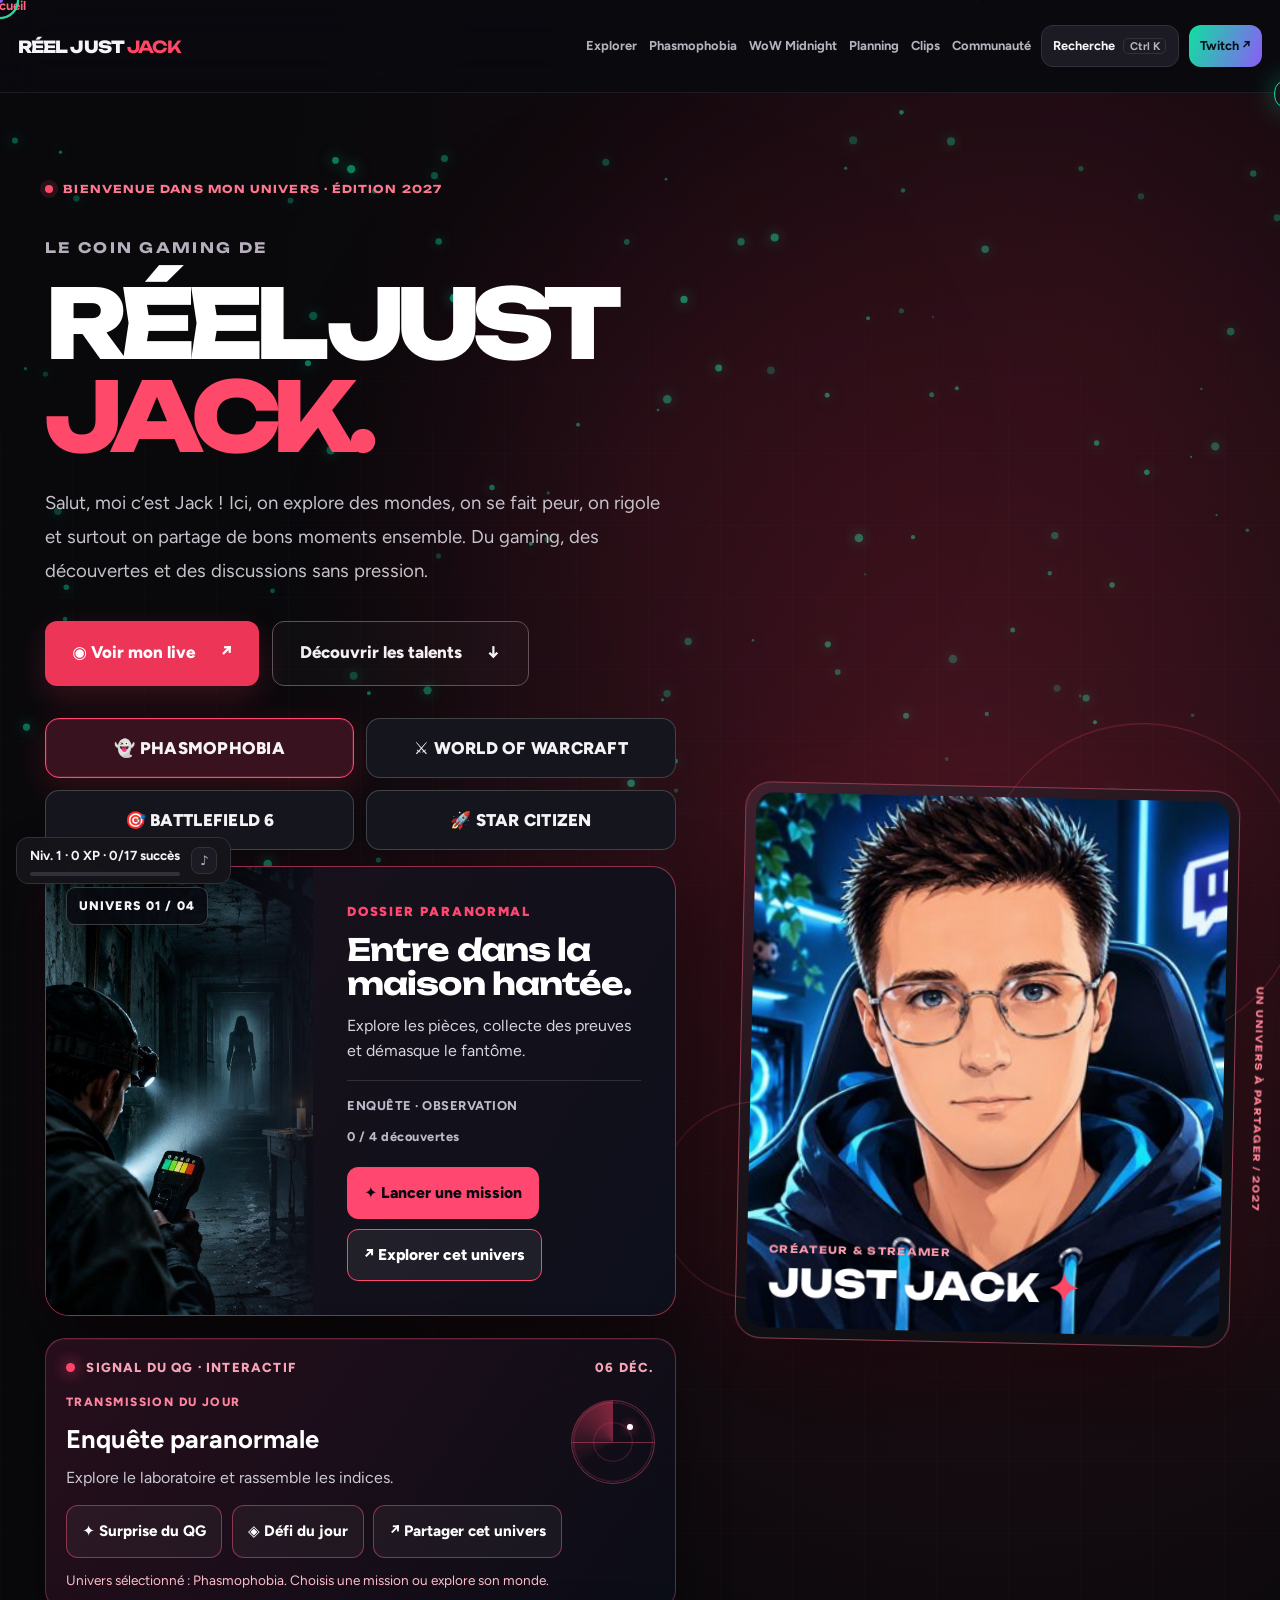
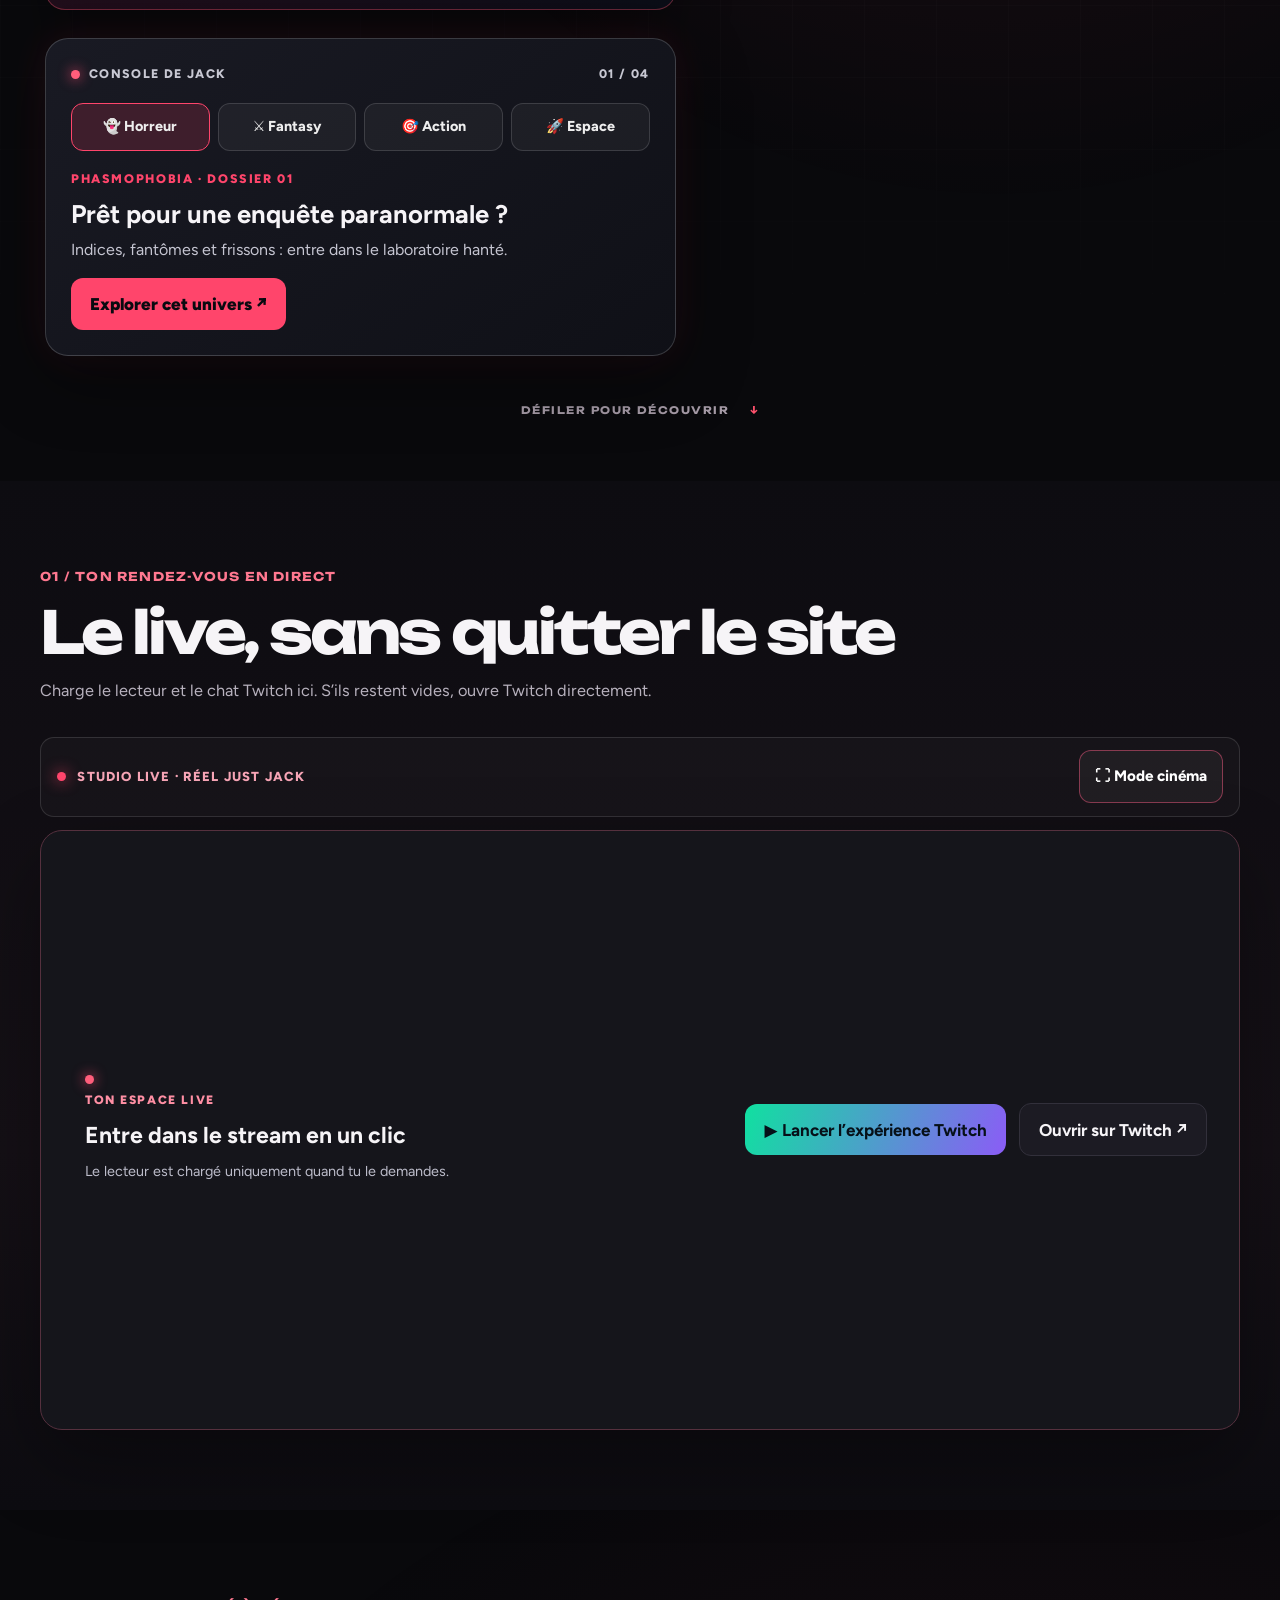
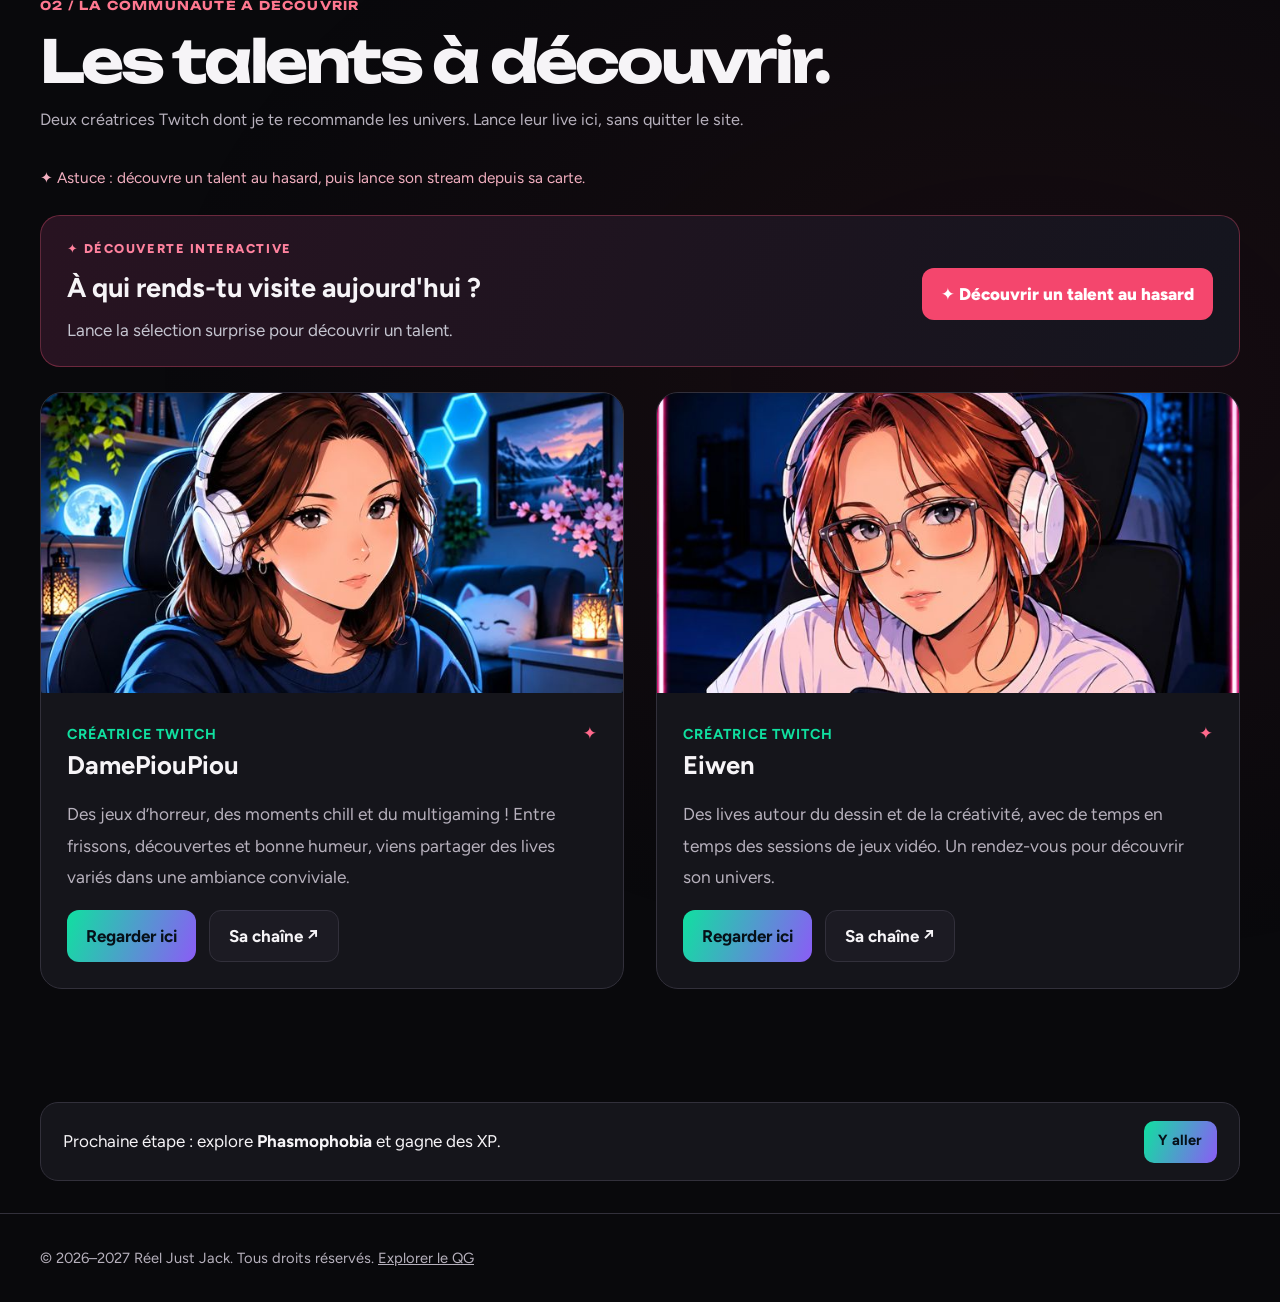
==== index.html @ acad7ed4 "Add files via upload" ====
<!DOCTYPE html>
<html lang="fr" data-game="ph" data-theme="dark"><head><meta charset="utf-8">
<meta name="viewport" content="width=device-width, initial-scale=1, viewport-fit=cover">
<title>Réel Just Jack | WoW Midnight, Phasmophobia & Star Citizen</title>
<meta name="description" content="Lives Twitch de Réel Just Jack : identificateur de fantômes Phasmophobia, guides WoW Midnight, Star Citizen et planning.">
<meta property="og:type" content="website"><meta property="og:title" content="Réel Just Jack | WoW Midnight, Phasmophobia, Star Citizen &amp; Battlefield 6"><meta property="og:description" content="Lives Twitch, labo Phasmophobia, guides WoW Midnight et planning."><meta property="og:image" content="https://dctraplan.github.io/assets/jack.jpg"><meta name="theme-color" content="#07080d"><link rel="icon" href="assets/favicon.svg" type="image/svg+xml"><link rel="preconnect" href="https://fonts.googleapis.com"><link rel="preconnect" href="https://fonts.gstatic.com" crossorigin>
<link rel="stylesheet" href="https://fonts.googleapis.com/css2?family=Unbounded:wght@500;700;800&family=Figtree:wght@400;500;700&display=swap">
<link rel="stylesheet" href="style.css?v=2027-4"><link rel="stylesheet" href="quest.css?v=1"></head><body>
<canvas id="bg"></canvas><div class="cur" id="cur"></div><div class="dot" id="dot"></div>
<header><div class="w"><a class="brand" href="#accueil">RÉEL JUST <b>JACK</b></a>
<nav aria-label="Navigation principale"><a href="#accueil" data-v="accueil">Accueil</a><a href="#experience" data-v="explorer">Explorer</a><a href="#phasmo" data-v="phasmo">Phasmophobia</a><a href="#wow" data-v="wow">WoW Midnight</a><a href="#planning" data-v="planning">Planning</a><a href="#clips" data-v="clips">Clips</a><a href="#communaute" data-v="communaute">Communauté</a></nav>
<button class="btn sm live" id="kb" type="button">Recherche <kbd>Ctrl K</kbd></button><a class="btn sm fill mag" href="https://www.twitch.tv/realjustjack" target="_blank" rel="noopener">Twitch ↗</a></div></header><div id="prg"></div><div class="ambient-glow" aria-hidden="true"></div>
<main id="top"><div class="view on" data-v="accueil">
<section class="home-intro" id="accueil"><div class="w home-layout"><div class="home-copy"><div class="home-eyebrow"><span class="home-signal"></span> BIENVENUE DANS MON UNIVERS · ÉDITION 2027</div><div class="home-identity"><span>LE COIN GAMING DE</span><h1>RÉEL JUST<br><em>JACK.</em></h1></div><p class="home-lead">Salut, moi c’est Jack ! Ici, on explore des mondes, on se fait peur, on rigole et surtout on partage de bons moments ensemble. Du gaming, des découvertes et des discussions sans pression.</p><div class="home-cta"><a class="home-primary" href="#live">◉ Voir mon live <span>↗</span></a><a class="home-secondary" href="#talents">Découvrir les talents <span>↓</span></a></div><div class="home-tags home-world-tabs" role="group" aria-label="Choisir un univers gaming"><button type="button" class="world-tab is-selected" data-stage-world="ph" aria-pressed="true">👻 PHASMOPHOBIA</button><button type="button" class="world-tab" data-stage-world="wow" aria-pressed="false">⚔ WORLD OF WARCRAFT</button><button type="button" class="world-tab" data-stage-world="bf" aria-pressed="false">🎯 BATTLEFIELD 6</button><button type="button" class="world-tab" data-stage-world="sc" aria-pressed="false">🚀 STAR CITIZEN</button></div>
<div class="rjj-stage" id="rjj-stage" data-stage="ph" aria-label="Univers sélectionné"><div class="rjj-stage-visual"><img id="rjj-stage-image" src="assets/phasmophobia.jpg" alt="Ambiance Phasmophobia"><span class="rjj-stage-index" id="rjj-stage-index">UNIVERS 01 / 04</span></div><div class="rjj-stage-content"><span class="rjj-stage-kicker" id="rjj-stage-kicker">DOSSIER PARANORMAL</span><h2 id="rjj-stage-title">Entre dans la maison hantée.</h2><p id="rjj-stage-desc">Explore les pièces, collecte des preuves et démasque le fantôme.</p><div class="rjj-stage-mini"><span id="rjj-stage-stat">ENQUÊTE · OBSERVATION</span><span id="rjj-stage-progress">0 / 4 découvertes</span></div><div class="rjj-stage-actions"><button type="button" id="rjj-stage-mission">✦ Lancer une mission</button><button type="button" id="rjj-stage-enter">↗ Explorer cet univers</button></div><div class="rjj-stage-challenge" id="rjj-stage-challenge" hidden><strong id="rjj-stage-question"></strong><div id="rjj-stage-answers" class="rjj-stage-answers"></div><p id="rjj-stage-result" role="status" aria-live="polite"></p></div></div></div><div class="ultimate-command" aria-label="Centre de commande interactif"><div class="ultimate-command-head"><span><span class="ultimate-led"></span> SIGNAL DU QG · INTERACTIF</span><span id="ultimate-clock" aria-live="off">PARIS</span></div><div class="ultimate-command-main"><div><small>TRANSMISSION DU JOUR</small><strong id="ultimate-daily-title">Initialisation du QG…</strong><p id="ultimate-daily-text">Choisis ton univers et lance une découverte.</p></div><div class="ultimate-radar" aria-hidden="true"><span></span><i></i></div></div><div class="ultimate-command-actions"><button type="button" id="ultimate-random">✦ Surprise du QG</button><button type="button" id="ultimate-daily">◈ Défi du jour</button><button type="button" id="ultimate-copy">↗ Partager cet univers</button></div><div class="ultimate-feedback" id="ultimate-feedback" role="status" aria-live="polite">Prêt à explorer ?</div></div><div class="home-console" aria-label="Console interactive de Jack"><div class="home-console-top"><span><i class="console-dot"></i> CONSOLE DE JACK</span><span id="home-console-count">01 / 04</span></div><div class="home-world-switch" role="group" aria-label="Changer l'ambiance de la présentation"><button type="button" class="active" data-home-world="ph" aria-pressed="true">👻 Horreur</button><button type="button" data-home-world="wow" aria-pressed="false">⚔️ Fantasy</button><button type="button" data-home-world="bf" aria-pressed="false">🎯 Action</button><button type="button" data-home-world="sc" aria-pressed="false">🚀 Espace</button></div><div class="home-console-content"><span id="home-world-tag">PHASMOPHOBIA · DOSSIER 01</span><strong id="home-world-title">Prêt pour une enquête paranormale ?</strong><p id="home-world-description">Choisis une ambiance et découvre ce qui t'attend dans l'univers de Jack.</p><button type="button" id="home-world-go">Explorer cet univers ↗</button></div></div></div><div class="home-portrait" id="portrait-3d"><div class="home-scene" id="home-scene" aria-hidden="true"></div><div class="home-orbit orbit-one"></div><div class="home-orbit orbit-two"></div><img src="assets/jack.jpg" alt="Portrait illustré de Jack" fetchpriority="high"><div class="portrait-label"><span>CRÉATEUR & STREAMER</span><strong>JUST JACK <i>✦</i></strong></div><span class="portrait-side">UN UNIVERS À PARTAGER / 2027</span></div></div><a class="home-scroll" href="#live">DÉFILER POUR DÉCOUVRIR <span>↓</span></a></section>
<section class="s" id="live"><div class="w"><span class="section-eyebrow">01 / TON RENDEZ-VOUS EN DIRECT</span><h2>Le live, sans quitter le site</h2><p class="sub">Charge le lecteur et le chat Twitch ici. S’ils restent vides, ouvre Twitch directement.</p><div class="ultimate-live-toolbar"><span><span class="ultimate-led"></span> STUDIO LIVE · RÉEL JUST JACK</span><button id="ultimate-theater" type="button" aria-pressed="false">⛶ Mode cinéma</button></div><div class="card lv" id="lv"><div class="lvb"><div class="home-live-guide"><span class="home-live-pulse"></span><span>TON ESPACE LIVE</span><strong>Entre dans le stream en un clic</strong><small>Le lecteur est chargé uniquement quand tu le demandes.</small></div><button class="btn fill mag" id="ld" type="button">▶ Lancer l’expérience Twitch</button><a class="btn mag" href="https://www.twitch.tv/realjustjack" target="_blank" rel="noopener">Ouvrir sur Twitch ↗</a></div></div></div></section>
<section class="s" id="talents"><div class="w"><span class="section-eyebrow">02 / LA COMMUNAUTÉ À DÉCOUVRIR</span><h2>Les talents à découvrir.</h2><p class="sub">Deux créatrices Twitch dont je te recommande les univers. Lance leur live ici, sans quitter le site.</p>
<div class="ultimate-talent-note">✦ Astuce : découvre un talent au hasard, puis lance son stream depuis sa carte.</div><div class="home-talent-spotlight"><div><span>✦ DÉCOUVERTE INTERACTIVE</span><strong id="talent-highlight-title">À qui rends-tu visite aujourd'hui ?</strong><p id="talent-highlight-description">Lance la sélection surprise pour découvrir un talent.</p></div><button type="button" id="talent-surprise">✦ Découvrir un talent au hasard</button></div><div class="friends"><article class="card tilt"><div class="fi"><img src="assets/damepioupiou.jpg" alt="Portrait manga de DamePiouPiou" loading="lazy"></div><div class="fc"><span class="eb">CRÉATRICE TWITCH</span><span class="talent-glow" aria-hidden="true">✦</span><h3>DamePiouPiou</h3><p>Des jeux d’horreur, des moments chill et du multigaming ! Entre frissons, découvertes et bonne humeur, viens partager des lives variés dans une ambiance conviviale.</p><div class="acts"><button class="btn fill mag wt" data-ch="damepioupiou" type="button">Regarder ici</button><a class="btn mag" href="https://www.twitch.tv/damepioupiou" target="_blank" rel="noopener">Sa chaîne ↗</a></div></div></article>
<article class="card tilt"><div class="fi"><img src="assets/eiwen.jpg" alt="Portrait manga d’Eiwen" loading="lazy"></div><div class="fc"><span class="eb">CRÉATRICE TWITCH</span><span class="talent-glow" aria-hidden="true">✦</span><h3>Eiwen</h3><p>Des lives autour du dessin et de la créativité, avec de temps en temps des sessions de jeux vidéo. Un rendez-vous pour découvrir son univers.</p><div class="acts"><button class="btn fill mag wt" data-ch="eiwen_" type="button">Regarder ici</button><a class="btn mag" href="https://www.twitch.tv/eiwen_" target="_blank" rel="noopener">Sa chaîne ↗</a></div></div></article></div>
</div></section></div><div class="view" data-v="explorer"><div class="legacy-controls" hidden><div class="gs"><button data-g="ph"></button><button data-g="wow"></button><button data-g="sc"></button><button data-g="bf"></button></div><p id="gd"></p><div id="stage" data-g="ph"><div class="chip" id="chip"></div></div><div id="mq"></div></div><section class="hq-section" id="qg" aria-labelledby="hq-title"><div class="w">
<div class="hq-top"><div><span class="section-eyebrow">RÉEL JUST JACK · QUARTIER GÉNÉRAL 2027</span><h2 id="hq-title">Ton aventure <span>commence ici.</span></h2><p>Accomplis des missions, débloque des succès et progresse en explorant les univers. Tout est gratuit et sauvegardé sur cet appareil.</p></div><div class="hq-profile"><span class="hq-avatar">★</span><div><small>TON PROFIL D'EXPLORATEUR</small><strong id="hq-level">Niveau 1</strong><span id="hq-xp-label">0 / 150 XP</span></div></div></div>
<div class="hq-progress" role="progressbar" aria-label="Progression vers le prochain niveau" aria-valuemin="0" aria-valuemax="100" aria-valuenow="0" id="hq-progress"><span id="hq-progress-fill"></span></div>
<div class="hq-stats"><div><b id="hq-total-xp">0</b><span>XP cumulés</span></div><div><b id="hq-missions-count">0 / 3</b><span>Missions du jour</span></div><div><b id="hq-achievements-count">0 / 8</b><span>Succès débloqués</span></div><div><b id="hq-streak">0</b><span>Jours d'exploration</span></div></div>
<div class="hq-grid"><article class="hq-panel"><div class="hq-panel-head"><div><span class="section-eyebrow">OBJECTIFS / RENOUVELÉS CHAQUE JOUR</span><h3>Missions du jour</h3></div><span class="hq-chip" id="hq-date">Aujourd'hui</span></div><div id="hq-missions" class="hq-missions" aria-live="polite"></div><p class="hq-note">Les missions sont validées en réalisant des actions sur ce site. Une fois terminées, elles se renouvellent demain.</p></article>
<article class="hq-panel"><div class="hq-panel-head"><div><span class="section-eyebrow">COLLECTION / 8 DISTINCTIONS</span><h3>Ton mur de succès</h3></div><span class="hq-chip" id="hq-badge-count">0 / 8</span></div><div class="hq-badges" id="hq-badges"></div><p class="hq-note">Les succès débloqués restent enregistrés dans ce navigateur.</p></article></div>
<div class="hq-footer"><div><b>Une mission spéciale chaque semaine</b><p id="hq-weekly-text">Découvre les mondes de Jack et accomplis le défi hebdomadaire.</p></div><button type="button" id="hq-weekly-button">Voir mon défi hebdomadaire ↗</button><button type="button" id="hq-reset" class="hq-reset">Réinitialiser ma progression</button></div>
</div></section>
<section class="quest-section" id="quest-zone" aria-label="Expéditions et passeport gaming"></section><section class="s future" id="experience"><div class="w">
<div class="future-heading"><div><span class="future-kicker">REAL JUST JACK / EXPERIENCE 2027</span><h2>Tu ne visites pas un site.<br><span>Tu entres dans l'univers.</span></h2><p class="sub">Un espace à explorer à ton rythme. Chaque carte ouvre une vraie expérience interactive.</p></div><div class="future-profile"><img src="assets/jack.jpg" alt="Jack en avatar" loading="lazy"><div><b>Bienvenue dans le QG</b><small>Ta progression reste sur cet appareil</small></div></div></div>
<div class="future-grid">
<article class="future-card feature-spotlight"><div class="future-top"><span>01 / DÉCOUVRIR</span><span class="future-dot">● EN EXPLORATION</span></div><h3>Quelle aventure<br>ce soir ?</h3><p>Laisse le hasard choisir ton prochain univers et ouvre-le en un clic.</p><div class="future-wheel" id="future-wheel" aria-live="polite"><img src="assets/phasmophobia.jpg" alt="Illustration de l'univers sélectionné"><div><small>TON DESTIN</small><strong id="future-choice">PHASMOPHOBIA</strong></div></div><div class="future-actions"><button class="future-btn primary" id="future-spin" type="button">✦ Tirer un univers</button><button class="future-btn" id="future-open" type="button">Explorer ↗</button></div></article>
<article class="future-card"><div class="future-top"><span>02 / JOUER</span><span>MINI-DÉFI</span></div><h3>Le défi express</h3><p>Teste ta culture gaming. Une nouvelle question à chaque partie.</p><div id="future-quiz" class="future-quiz" aria-live="polite"></div><button class="future-btn" id="future-next" type="button">Question suivante ↻</button><small id="future-score">0 bonne réponse</small></article>
<article class="future-card"><div class="future-top"><span>03 / COLLECTIONNER</span><span>TON ESPACE</span></div><h3>Ton carnet d'aventure</h3><p>Garde tes univers préférés sous la main. Sans compte et sans inscription.</p><div class="future-favs" id="future-favs"></div><div class="future-saved" id="future-saved" aria-live="polite"></div></article>
<article class="future-card feature-social"><div class="future-top"><span>04 / PARTAGER</span><span>COMMUNAUTÉ</span></div><h3>Le QG ne dort jamais.</h3><p>Retrouve les lives, les vidéos et les autres aventuriers. Entre dans la communauté de Jack.</p><div class="future-social-links"><a href="https://www.twitch.tv/realjustjack" target="_blank" rel="noopener">◉ Regarder sur Twitch <span>↗</span></a><a href="https://discord.gg/JyPCrqqf5z" target="_blank" rel="noopener">✳ Rejoindre Discord <span>↗</span></a><a href="https://www.youtube.com/@MisterJackBond" target="_blank" rel="noopener">▷ Découvrir les vidéos <span>↗</span></a></div><button class="future-btn" id="future-share" type="button">Partager le site ↗</button><small id="future-share-status" aria-live="polite"></small></article>
</div><div class="future-strip"><span>✦ QUATRE UNIVERS</span><span>✦ DES DÉFIS INTERACTIFS</span><span>✦ DES DÉCOUVERTES À CHAQUE VISITE</span><button id="future-motion" type="button" aria-pressed="false">Réduire les animations</button></div>
</div></section>
<section class="portal-section" id="portails"><div class="w"><div class="portal-heading"><span class="section-eyebrow">EXPÉRIENCE INTERACTIVE / 2027</span><h2>Quatre mondes.<br><span class="portal-accent">Une seule aventure.</span></h2><p>Explore les univers de Jack : sélectionne un portail, fais pivoter la scène et découvre une destination unique.</p></div><div class="portal-shell" id="portal-shell"><div class="portal-scene" id="portal-scene" aria-label="Portail interactif des univers"><div class="portal-halo"></div><div class="portal-ring ring-a"></div><div class="portal-ring ring-b"></div><div class="portal-core"><img id="portal-art" src="assets/phasmophobia.jpg" alt="Phasmophobia"><div class="portal-overlay"><span id="portal-kicker">DOSSIER 01 / ENQUÊTE</span><strong id="portal-name">PHASMOPHOBIA</strong></div></div><div class="portal-floor"></div></div><div class="portal-details"><span class="portal-label">SÉLECTIONNE TON MONDE</span><div class="portal-choices" role="group" aria-label="Choix de l'univers"><button type="button" data-portal="ph" class="selected" aria-pressed="true">01 <b>Phasmophobia</b></button><button type="button" data-portal="wow" aria-pressed="false">02 <b>WoW Midnight</b></button><button type="button" data-portal="bf" aria-pressed="false">03 <b>Battlefield 6</b></button><button type="button" data-portal="sc" aria-pressed="false">04 <b>Star Citizen</b></button></div><p id="portal-description" aria-live="polite">Analyse les indices et identifie les entités dans le laboratoire interactif.</p><div class="portal-actions"><button id="portal-surprise" type="button">✦ Destination surprise</button><a id="portal-enter" href="#labo">Entrer dans l'univers ↗</a></div><p class="portal-hint">Sur ordinateur, déplace ta souris sur le portail pour explorer sa profondeur.</p></div></div></div></section><section class="s" id="univers"><div class="w"><h2>Choisis ton univers</h2><p class="sub">Chaque jeu change la couleur du site. Passe la souris sur une carte.</p>
<div class="uni">
<a class="card tilt" data-g="ph" href="#labo"><span class="ic">PHASMOPHOBIA</span><h3>Identifie les fantômes</h3><p>Sélectionne les preuves, élimine les suspects et lis l’astuce de chaque entité.</p><span class="go">Ouvrir le labo ↗</span></a>
<a class="card tilt" data-g="wow" href="#wow"><span class="ic">WORLD OF WARCRAFT</span><h3>Midnight, boss par boss</h3><p>9 donjons et 6 raids, avec leurs boss, consultables et filtrables.</p><span class="go">Explorer Midnight ↗</span></a>
<a class="card tilt" data-g="bf" href="#planning"><span class="ic">BATTLEFIELD 6</span><h3>Action sur le champ de bataille</h3><p>Des parties intenses, des moments d’équipe et le chat en renfort.</p><span class="go">Voir le planning ↗</span></a>
<a class="card tilt" data-g="sc" href="#planning"><span class="ic">STAR CITIZEN</span><h3>En route vers le ’verse</h3><p>Exploration spatiale en direct, avec le chat à bord.</p><span class="go">Voir les lives ↗</span></a></div></div></section></div><div class="view" data-v="phasmo"><section class="world-zone haunted" aria-label="Expérience Phasmophobia"><div class="world-intro"><span class="world-kicker">DOSSIER PARANORMAL · EXPÉRIENCE INTERACTIVE</span><h2>Entre dans la maison <em>hantée.</em></h2><p>Explore trois pièces. Active les instruments pour révéler des indices, puis utilise le laboratoire des preuves juste en dessous.</p></div><div class="haunt-layout"><div class="haunt-stage" id="haunt-stage"><div class="haunt-fog"></div><div class="haunt-door"><span id="haunt-symbol">?</span></div><div class="haunt-floor"></div><span class="haunt-room-name" id="haunt-room-name">ENTRÉE · 00:13</span></div><div class="world-console"><div class="console-top"><span class="live-led"></span> JOURNAL D'ENQUÊTE <span id="haunt-count">0 / 3 indices</span></div><div class="room-tabs" role="group" aria-label="Choisir une pièce"><button type="button" data-room="hall" aria-pressed="true">01 Entrée</button><button type="button" data-room="kitchen" aria-pressed="false">02 Cuisine</button><button type="button" data-room="basement" aria-pressed="false">03 Sous-sol</button></div><p id="haunt-story" aria-live="polite">Un courant d'air froid traverse l'entrée. Quelque chose t'observe.</p><button class="world-action" id="haunt-scan" type="button">◉ Scanner la pièce</button><div class="haunt-evidence" id="haunt-evidence" aria-live="polite">Aucun indice découvert pour le moment.</div><button class="world-reset" id="haunt-reset" type="button">Recommencer l'enquête ↻</button></div></div></section><section class="s" id="labo"><div class="w"><h2>Le labo Phasmophobia</h2>
<p class="sub">Un clic sur une preuve la marque « trouvée », un deuxième « exclue ». Clique un fantôme pour lire son astuce.</p>
<div class="lab"><div class="evs" id="evs"></div><div><div class="count"><span id="cnt"></span><button class="btn sm" id="rst" type="button">Tout effacer</button><button class="btn sm" id="rnd" type="button">Fantôme au hasard</button></div><div class="ghosts" id="gh"></div></div></div></div></section><section class="s" id="defi"><div class="w"><h2>Défi : quel fantôme ?</h2><p class="sub">Voici ses trois preuves. Choisis le bon fantôme.</p><div class="card" style="padding:1.4rem"><div class="tags dq" id="dq"></div><div class="dopts" id="do"></div><p id="dm" class="sub" style="margin:1rem 0 0"></p><div class="count" style="margin-top:1rem"><span id="ds">Série : 0 · Record : 0</span><button class="btn sm" id="dn" type="button">Fantôme suivant</button></div></div></div></section></div><div class="view" data-v="wow"><section class="world-zone fantasy" aria-label="Carte d'exploration World of Warcraft"><div class="world-intro"><span class="world-kicker">ATLAS D'AVENTURE · CARTE INTERACTIVE</span><h2>La carte des <em>aventuriers.</em></h2><p>Choisis une destination, découvre son histoire et prépare ta prochaine expédition. Une carte d'ambiance originale, pas une carte officielle du jeu.</p></div><div class="fantasy-layout"><div class="fantasy-map" id="fantasy-map" aria-label="Carte interactive de destinations imaginaires"><div class="map-grid"></div><div class="map-continent land-one"></div><div class="map-continent land-two"></div><div class="map-rune">✧</div><button type="button" class="map-pin" data-land="forest" style="--px:25%;--py:33%" aria-label="Forêt des murmures">✦<small>Forêt</small></button><button type="button" class="map-pin" data-land="citadel" style="--px:69%;--py:26%" aria-label="Citadelle oubliée">♜<small>Citadelle</small></button><button type="button" class="map-pin" data-land="coast" style="--px:72%;--py:74%" aria-label="Côte des brumes">⚓<small>Côte</small></button><button type="button" class="map-pin" data-land="cavern" style="--px:32%;--py:76%" aria-label="Caverne des échos">◆<small>Caverne</small></button><div class="map-compass">N<br>✦</div></div><div class="fantasy-journal"><span class="world-kicker">CARNET D'EXPLORATION</span><span class="journal-number" id="land-number">DESTINATION 01 / 04</span><h3 id="land-title">Forêt des murmures</h3><p id="land-description">Une forêt ancienne où les branches semblent raconter des légendes oubliées.</p><div class="land-traits" id="land-traits"><span>Exploration</span><span>Mystère</span></div><button type="button" class="world-action" id="land-visit">✦ Marquer comme explorée</button><p id="land-progress" aria-live="polite">0 destination explorée sur 4</p><button type="button" class="world-reset" id="land-reset">Effacer mon parcours ↻</button><a class="world-link" href="#wow-catalogue">Consulter les donjons et raids ↓</a></div></div></section><section class="s" id="wow-catalogue"><div class="w"><h2>WoW Midnight</h2><p class="sub" id="upd"></p>
<div class="wow"><div><div class="tabs"><button class="btn sm tab" data-t="dungeons" aria-pressed="true">Donjons</button><button class="btn sm tab" data-t="raids" aria-pressed="false">Raids</button><button class="btn sm" id="wr" type="button">Boss au hasard</button></div>
<input type="search" id="q" placeholder="Chercher un donjon ou un boss" aria-label="Chercher un donjon ou un boss"><div class="il" id="il"></div></div>
<div class="card det" id="det"></div></div></div></section></div><div class="view" data-v="planning"><section class="s" id="planning"><div class="w"><h2>Prochain live</h2>
<div class="cd"><div><span id="cdl" style="color:var(--mut)"></span><h3 id="cdt"></h3></div><div class="tm" id="tm" role="timer"></div></div>
<div class="week" id="wk"></div><p class="sub" style="margin-top:1rem;font-size:.92rem">Planning indicatif, heure de Paris. Le compte à rebours ne confirme pas qu’un live aura lieu.</p></div></section></div><div class="view" data-v="clips"><section class="s clips-section" id="clips"><div class="w"><span class="section-eyebrow">MOMENTS FORTS / CLIPS & VIDÉOS</span><h2>Les moments qu'on<br><span class="accent">n'oublie pas.</span></h2><p class="sub">Frissons, fails et aventures : choisis une ambiance pour découvrir mes contenus sur les plateformes officielles.</p><div class="clip-filters" role="group" aria-label="Filtrer les vidéos"><button class="active" data-filter="all" aria-pressed="true">Tout voir</button><button data-filter="horreur" aria-pressed="false">Frissons</button><button data-filter="action" aria-pressed="false">Action</button><button data-filter="aventure" aria-pressed="false">Aventure</button></div><div class="clip-grid"><a class="clip-card" data-category="horreur" href="https://www.twitch.tv/realjustjack/clips" target="_blank" rel="noopener"><img src="assets/phasmophobia.jpg" alt="Phasmophobia"><span class="clip-tag">FRISSONS · PHASMOPHOBIA</span><h3>Les meilleurs moments d'horreur</h3><span class="clip-action">Voir les clips Twitch ↗</span></a><a class="clip-card" data-category="action" href="https://www.youtube.com/@MisterJackBond" target="_blank" rel="noopener"><img src="assets/battlefield-6.jpg" alt="Battlefield 6"><span class="clip-tag">ACTION · BATTLEFIELD 6</span><h3>Action, chaos et belles surprises</h3><span class="clip-action">Voir les vidéos YouTube ↗</span></a><a class="clip-card" data-category="aventure" href="https://www.youtube.com/@MisterJackBond" target="_blank" rel="noopener"><img src="assets/wow-midnight-2027.webp" alt="World of Warcraft"><span class="clip-tag">AVENTURE · WORLD OF WARCRAFT</span><h3>Voyage dans les mondes fantastiques</h3><span class="clip-action">Explorer la chaîne ↗</span></a></div><div class="clip-footer"><p>Tu veux les extraits les plus courts ?</p><a class="home-primary" href="https://www.tiktok.com/@dcjackbond" target="_blank" rel="noopener">Mes vidéos TikTok ↗</a><a class="home-secondary" href="https://www.instagram.com/jackreelly/" target="_blank" rel="noopener">Mes Reels Instagram ↗</a></div></div></section></div><div class="view" data-v="communaute"><section class="s" id="chaines"><div class="w"><h2>Rejoins l’aventure.</h2><p class="sub">Retrouve les extraits, les annonces et la communauté sur mes réseaux.</p>
<div class="social" style="margin-top:0"><a class="card" href="https://www.twitch.tv/realjustjack" target="_blank" rel="noopener">🟣 <b>Twitch</b><small>Lives &amp; replays</small><span>↗</span></a><a class="card" href="https://discord.gg/JyPCrqqf5z" target="_blank" rel="noopener">💬 <b>Discord</b><small>Communauté</small><span>↗</span></a><a class="card" href="https://www.tiktok.com/@dcjackbond" target="_blank" rel="noopener">🎬 <b>TikTok</b><small>Clips &amp; Shorts</small><span>↗</span></a><a class="card" href="https://www.instagram.com/jackreelly/" target="_blank" rel="noopener">📷 <b>Instagram</b><small>Reels &amp; coulisses</small><span>↗</span></a><a class="card" href="https://www.youtube.com/@MisterJackBond" target="_blank" rel="noopener">▶ <b>YouTube</b><small>Vidéos</small><span>↗</span></a><a class="card" href="https://ko-fi.com/realjustjack" target="_blank" rel="noopener">☕ <b>Ko-fi</b><small>Soutenir la chaîne</small><span>↗</span></a></div>
</div></section><section class="s" id="collab"><div class="w"><h2>Une collaboration avec Jack ?</h2><p class="sub">Le Discord est ouvert sur candidature. Prépare ton message ici, puis colle-le sur le serveur.</p>
<div class="cl"><div class="card" style="padding:1.4rem"><label>Ton pseudo<input id="cn" autocomplete="off" placeholder="Ex. NomDeScène"></label><label>Ta chaîne ou ton lien<input id="cl" autocomplete="off" placeholder="twitch.tv/…"></label><label>Type de collaboration<select id="ct"><option>Stream en commun</option><option>Partage de contenu</option><option>Partenariat</option><option>Autre idée</option></select></label><label>Ton message<textarea id="cm" rows="4" placeholder="Présente ton projet en quelques lignes"></textarea></label></div>
<div class="card" style="padding:1.4rem"><ol class="steps"><li>Remplis le formulaire.</li><li>Copie le message ci-dessous.</li><li>Ouvre le Discord et colle-le dans ta candidature.</li></ol><textarea id="cp" rows="7" readonly aria-label="Message généré"></textarea><div class="acts" style="margin-top:.8rem"><button class="btn fill mag" id="cc" type="button">Copier le message</button><a class="btn mag" href="https://discord.gg/JyPCrqqf5z" target="_blank" rel="noopener">Ouvrir le Discord ↗</a></div><p class="sub" style="font-size:.88rem;margin:.8rem 0 0">Le message ne part pas tout seul : tu l’envoies toi-même sur Discord.</p></div></div></div></section></div></main><div class="ap" id="ap" hidden></div><div class="xp" id="xpb" role="button" tabindex="0" title="Clique pour voir tes succès"><div><span id="xp"></span><i><b id="xf"></b></i></div><button class="snd" id="sn" type="button" aria-pressed="false" aria-label="Activer les sons">♪</button></div><div id="ts" role="status"></div><div id="sw"></div><div class="pal" id="pal" hidden><div class="pbox" role="dialog" aria-label="Recherche rapide"><input id="pq" placeholder="Aller à… un jeu, un fantôme, une section" autocomplete="off"><div id="pl"></div></div></div>
<div class="w"><div class="card next" id="nx"></div></div><footer><div class="w">© 2026–2027 Réel Just Jack. Tous droits réservés. <a href="#experience">Explorer le QG</a></div></footer>
<script src="data.js?v=1"></script>
<script src="script.js?v=1"></script><script src="experience.js?v=2027-6"></script><script src="upgrade.js?v=2027-2"></script><script src="immersive.js?v=2027-3" defer></script><script src="universe.js?v=2027-6" defer></script><script src="worlds.js?v=2027-5" defer></script><script src="hq.js?v=2027-6" defer></script><script src="quest.js?v=1" defer></script><link rel="stylesheet" href="home-2027.css"><script src="home-2027.js" defer></script><link rel="stylesheet" href="ultimate-2027.css?v=1"><script src="ultimate-2027.js?v=2" defer></script><link rel="stylesheet" href="stage-2027.css?v=1"><script src="stage-2027.js?v=1" defer></script></body></html>
---- style.css ----
:root{--bg:#07080d;--panel:#13161F;--panel2:#191D28;--line:#2B303D;--ink:#E8EAF2;--mut:#9CA3AF;--a:#10e0a0;--b:#8B5CF6;--pa:.55;box-sizing:border-box;padding-top:env(safe-area-inset-top,0px);padding-bottom:env(safe-area-inset-bottom,0px)}
@media (prefers-color-scheme:light){:root:not([data-theme="dark"]){--bg:#eef0f6;--panel:#fff;--panel2:#f3f4f9;--line:#d3d8e6;--ink:#0d1020;--mut:#4b5266;--pa:.4}}
:root[data-theme="light"]{--bg:#eef0f6;--panel:#fff;--panel2:#f3f4f9;--line:#d3d8e6;--ink:#0d1020;--mut:#4b5266;--pa:.4}
:root[data-theme="dark"]{--bg:#07080d;--panel:#13161F;--panel2:#191D28;--line:#2B303D;--ink:#E8EAF2;--mut:#9CA3AF;--pa:.55}
[data-game=ph]{--a:#10e0a0;--b:#8B5CF6}[data-game=wow]{--a:#a56bff;--b:#ff4fd8}[data-game=sc]{--a:#36d1ff;--b:#ff9a3d}[data-game=bf]{--a:#ff5a36;--b:#ffb020}
*{box-sizing:border-box}html{scroll-behavior:smooth;scroll-padding-top:80px}
body{margin:0;background:var(--bg);color:var(--ink);font:400 1.0625rem/1.65 Figtree,system-ui,sans-serif;overflow-x:hidden;transition:background .4s}
a{color:inherit}:focus-visible{outline:3px solid var(--a);outline-offset:3px}
#bg{position:fixed;inset:0;z-index:0;pointer-events:none}
main,header,footer{position:relative;z-index:1}
.w{width:min(1180px,100% - 2.5rem);margin-inline:auto}
.cur,.dot{position:fixed;left:0;top:0;pointer-events:none;z-index:999;border-radius:50%;display:none}
@media(hover:hover) and (pointer:fine){.cur,.dot{display:block}}
.cur{width:38px;height:38px;border:2px solid var(--a);margin:-19px 0 0 -19px;transition:width .2s,height .2s,margin .2s,background .2s}
.cur.big{width:66px;height:66px;margin:-33px 0 0 -33px;background:color-mix(in srgb,var(--a) 18%,transparent)}
.dot{width:6px;height:6px;margin:-3px 0 0 -3px;background:var(--b)}
header{position:sticky;top:0;background:color-mix(in srgb,var(--bg) 80%,transparent);backdrop-filter:blur(14px);border-bottom:1px solid var(--line)}
header .w{display:flex;align-items:center;gap:1.2rem;height:68px}
.brand{font:800 1rem Unbounded,sans-serif;text-decoration:none;white-space:nowrap}.brand b{color:var(--a)}
nav{display:flex;gap:1.3rem;margin-left:auto}nav a{text-decoration:none;color:var(--mut);font-weight:500}nav a:hover{color:var(--ink)}
@media(max-width:860px){.live{margin-left:auto}nav{position:fixed;bottom:0;left:0;right:0;margin:0;justify-content:space-around;gap:0;background:var(--panel);border-top:1px solid var(--line);padding:.55rem .2rem calc(.55rem + env(safe-area-inset-bottom,0px));z-index:60}nav a{font-size:.74rem;border:0;padding:.3rem .2rem}body{padding-bottom:72px}}@media(max-width:600px){#kb{display:none}#th{margin-left:auto}}
.btn{font:inherit;font-weight:700;border:1px solid var(--line);background:var(--panel2);color:var(--ink);padding:.7rem 1.2rem;border-radius:12px;cursor:pointer;text-decoration:none;display:inline-block;transition:border-color .2s,background .2s}
.btn:hover{border-color:var(--a)}
.btn.fill{background:linear-gradient(110deg,var(--a),var(--b));color:#061018;border:0}
.sm{padding:.45rem .9rem;font-size:.92rem;border-radius:10px}
.hero{display:grid;grid-template-columns:minmax(0,6fr) minmax(0,5fr);gap:3rem;align-items:center;padding-block:2rem 4rem}
@media(max-width:920px){.hero{grid-template-columns:1fr;min-height:0}}
.pill{display:inline-flex;gap:.6rem;align-items:center;border:1px solid var(--line);background:var(--panel);padding:.35rem .9rem;border-radius:99px;font-size:.92rem;color:var(--mut)}
.pill i{width:9px;height:9px;border-radius:50%;background:var(--a);box-shadow:0 0 0 0 var(--a);animation:pulse 1.8s infinite}
@keyframes pulse{70%{box-shadow:0 0 0 9px transparent}}
h1{font:800 clamp(2.8rem,8vw,6.4rem)/.95 Unbounded,sans-serif;letter-spacing:-.04em;margin:1.2rem 0;background:linear-gradient(100deg,var(--ink) 0,var(--a) var(--gx,45%),var(--b) 100%);-webkit-background-clip:text;background-clip:text;color:transparent}
h2{font:700 clamp(1.8rem,4vw,3rem)/1.1 Unbounded,sans-serif;letter-spacing:-.03em;margin:0 0 .7rem}
.sub{color:var(--mut);max-width:58ch;margin:0 0 2rem}
.gs{display:flex;flex-wrap:wrap;gap:.6rem;margin:1.6rem 0}
.gs button{font:700 .95rem Figtree,sans-serif;display:flex;align-items:center;gap:.5rem;color:var(--ink);background:var(--panel);border:1px solid var(--line);padding:.6rem 1rem;border-radius:99px;cursor:pointer}
.gs button[aria-pressed=true]{border-color:var(--a);box-shadow:0 0 24px -4px var(--a)}
.gs i{width:10px;height:10px;border-radius:50%}
#gd{min-height:3.4em;max-width:46ch;color:var(--mut);margin:0 0 1.6rem}
.acts{display:flex;flex-wrap:wrap;gap:.8rem}.mag{transition:transform .2s}
.stage{position:relative;aspect-ratio:4/5;max-height:600px;width:100%;border-radius:24px;border:1px solid var(--line);background:var(--panel);box-shadow:0 30px 80px -30px var(--a);transform:perspective(1000px) rotateX(var(--rx,0deg)) rotateY(var(--ry,0deg));transition:transform .15s,box-shadow .5s;overflow:hidden}
.sc{position:absolute;inset:-8%;opacity:0;transition:opacity .6s;background-size:cover;background-position:center}
.stage[data-g=bf] .s-bf,.stage[data-g=ph] .s-ph,.stage[data-g=wow] .s-wow,.stage[data-g=sc] .s-sc{opacity:1}
.s-sc{background:radial-gradient(circle at 70% 35%,#ffb26b 0,#d9622b 14%,#3a1a3f 15%,#10122a 40%,#05060f 75%)}
.s-sc::after{content:"";position:absolute;left:5%;right:5%;top:48%;height:18%;border:2px solid rgba(54,209,255,.5);border-radius:50%;transform:rotate(-14deg)}
.chip{position:absolute;left:1rem;bottom:1rem;display:flex;gap:.5rem;flex-wrap:wrap}
.chip span{background:color-mix(in srgb,var(--bg) 70%,transparent);backdrop-filter:blur(8px);border:1px solid var(--a);padding:.3rem .7rem;border-radius:8px;font-size:.88rem;font-weight:700}
.tick{overflow:hidden;border-block:1px solid var(--line);background:color-mix(in srgb,var(--panel) 80%,transparent)}
.tick div{display:flex;gap:3rem;width:max-content;padding:.9rem 0;font:700 .95rem Unbounded,sans-serif;color:var(--mut);animation:mq 30s linear infinite}
@keyframes mq{to{transform:translateX(-50%)}}
@media(prefers-reduced-motion:reduce){*{animation:none!important;transition:none!important;scroll-behavior:auto!important}}
section.s{padding-block:5rem}
.card{position:relative;background:var(--panel);border:1px solid var(--line);border-radius:18px;overflow:hidden}
.card::before{content:"";position:absolute;inset:0;pointer-events:none;opacity:0;transition:opacity .25s;background:radial-gradient(380px circle at var(--sx,50%) var(--sy,50%),color-mix(in srgb,var(--a) 24%,transparent),transparent 60%)}
.card:hover::before{opacity:1}.card:hover{border-color:color-mix(in srgb,var(--a) 60%,var(--line))}
.tilt{transform:perspective(900px) rotateX(var(--rx,0deg)) rotateY(var(--ry,0deg));transition:transform .15s,border-color .2s}
.uni{display:grid;grid-template-columns:repeat(4,1fr);gap:1.2rem}
@media(max-width:1000px){.uni{grid-template-columns:1fr 1fr}}@media(max-width:560px){.uni{grid-template-columns:1fr}}
.uni a{text-decoration:none;display:block;padding:1.6rem;min-height:250px}
.uni h3{font:700 1.4rem Unbounded,sans-serif;margin:.8rem 0 .4rem;letter-spacing:-.03em}
.uni p{color:var(--mut);margin:0}.uni .go{display:block;margin-top:1.2rem;font-weight:700;color:var(--a)}
.uni .ic{font:800 .85rem Unbounded,sans-serif;color:var(--a)}
.lab,.wow{display:grid;grid-template-columns:290px minmax(0,1fr);gap:1.6rem}
@media(max-width:860px){.lab,.wow{grid-template-columns:1fr}}
.evs{display:flex;flex-direction:column;gap:.6rem}@media(max-width:860px){.evs{flex-direction:row;flex-wrap:wrap}}
.ev{font:inherit;display:flex;justify-content:space-between;gap:.8rem;padding:.75rem 1rem;border:1px solid var(--line);background:var(--panel);color:var(--ink);border-radius:12px;cursor:pointer;transition:.2s}
.ev .st{font-size:.85rem;color:var(--mut)}
.ev[data-s="1"]{border-color:var(--a);box-shadow:0 0 22px -6px var(--a)}.ev[data-s="1"] .st{color:var(--a)}
.ev[data-s="2"]{border-color:#ef4444}.ev[data-s="2"] b{text-decoration:line-through;color:var(--mut)}.ev[data-s="2"] .st{color:#ef4444}
.count{margin:0 0 1rem;display:flex;flex-wrap:wrap;gap:.7rem 1.2rem;align-items:center;font-weight:700}
.ghosts{display:grid;grid-template-columns:repeat(auto-fill,minmax(200px,1fr));gap:.8rem}
.g{font:inherit;text-align:left;color:var(--ink);padding:.95rem;cursor:pointer;display:flex;flex-direction:column;gap:.45rem;transition:opacity .25s,filter .25s}
.g.off{opacity:.2;filter:grayscale(1);order:2}.g.solo{border-color:var(--a);box-shadow:0 0 30px -8px var(--a)}
.g strong{font:700 1.05rem Unbounded,sans-serif;letter-spacing:-.02em}
.tags{display:flex;flex-wrap:wrap;gap:.3rem}.tags i{font:normal .8rem Figtree;padding:.1rem .5rem;border:1px solid var(--line);border-radius:6px;color:var(--mut)}.tags i.hit{border-color:var(--a);color:var(--a)}
.tip{display:none;font-size:.92rem;color:var(--mut);border-top:1px solid var(--line);padding-top:.5rem}.g.open .tip{display:block}
.tabs{display:flex;gap:.5rem;margin-bottom:.8rem}.tab[aria-pressed=true]{background:linear-gradient(110deg,var(--a),var(--b));color:#061018;border:0}
input[type=search]{width:100%;font:inherit;padding:.7rem .9rem;border:1px solid var(--line);background:var(--panel);color:var(--ink);border-radius:12px;margin-bottom:.8rem}
.il{display:flex;flex-direction:column;max-height:430px;overflow:auto;border:1px solid var(--line);border-radius:14px;background:var(--panel)}
.il button{font:inherit;text-align:left;padding:.7rem 1rem;border:0;border-bottom:1px solid var(--line);background:none;color:var(--ink);cursor:pointer}
.il button[aria-current=true]{background:color-mix(in srgb,var(--a) 20%,transparent);box-shadow:inset 3px 0 var(--a)}
.il small{display:block;color:var(--mut)}
.det{padding:1.6rem}.det h3{font:700 1.7rem Unbounded,sans-serif;letter-spacing:-.03em;margin:0}.det .meta{color:var(--mut);margin:.3rem 0 1.2rem}
.boss{padding:.7rem 0 .7rem 1rem;border-left:3px solid var(--a);margin-bottom:.6rem}.boss b{display:block}.boss span{color:var(--mut);font-size:.95rem}
.cd{display:flex;flex-wrap:wrap;gap:1.2rem 2.5rem;align-items:end;margin-bottom:1.6rem}.cd h3{font:700 clamp(1.3rem,3vw,2rem) Unbounded,sans-serif;margin:.2rem 0 0;letter-spacing:-.03em}
.tm{display:flex;gap:.6rem}.tm div{background:var(--panel);border:1px solid var(--a);padding:.6rem .8rem;border-radius:12px;text-align:center;min-width:4.4rem;font:700 1.8rem/1 Unbounded,sans-serif}
.tm small{display:block;font:500 .72rem Figtree;margin-top:.4rem;color:var(--mut)}
.week{display:grid;grid-template-columns:repeat(5,1fr);gap:.7rem}@media(max-width:700px){.week{grid-template-columns:1fr 1fr}}
.wk{padding:1rem}.wk.today{border-color:var(--a);box-shadow:0 0 26px -8px var(--a)}.wk small{color:var(--mut);display:block}
.friends{display:grid;grid-template-columns:1fr 1fr;gap:24px}@media(max-width:760px){.friends{grid-template-columns:1fr}}
.friends .fi{height:300px;overflow:hidden}.friends img{width:100%;height:100%;object-fit:cover;object-position:center 30%;display:block;transition:transform .7s}.friends .card:hover img{transform:scale(1.06)}
.fc{padding:26px}.fc h3{font-size:1.9rem;margin:.2rem 0 .6rem;line-height:1.25}.fc p{min-height:75px;color:var(--mut)}
.eb{font-size:.9rem;letter-spacing:.075em;color:var(--a);font-weight:700}
.social{display:grid;grid-template-columns:repeat(3,1fr);gap:14px;margin-top:2.5rem}@media(max-width:760px){.social{grid-template-columns:1fr 1fr}}
.social a{text-decoration:none;border-radius:13px;padding:22px;display:grid;grid-template-columns:26px 1fr 20px;align-items:center;column-gap:10px}
.social small{grid-column:2;color:var(--mut)}.social a>span{grid-column:3;grid-row:1;color:var(--a)}
.about{display:grid;grid-template-columns:240px 1fr;gap:2rem;align-items:center;padding:1.6rem}@media(max-width:700px){.about{grid-template-columns:1fr}}
.about img{width:100%;border-radius:14px;display:block}
footer{border-top:1px solid var(--line);padding-block:2rem;color:var(--mut);font-size:.92rem}
#prg{position:fixed;top:0;left:0;right:0;height:3px;z-index:1000;transform-origin:left;transform:scaleX(0);background:linear-gradient(90deg,var(--a),var(--b))}
kbd{font:inherit;font-size:.75rem;border:1px solid var(--line);border-radius:5px;padding:0 .35rem;margin-left:.3rem;color:var(--mut)}
@media(max-width:600px){kbd{display:none}}
.intro{display:grid;grid-template-columns:200px 1fr;gap:1.8rem;align-items:center;padding:1.4rem;margin-top:1.6rem}@media(max-width:640px){.intro{grid-template-columns:1fr}}
.intro img{width:100%;border-radius:14px;display:block}.intro h2{font-size:clamp(1.8rem,5vw,3rem);margin:0 0 .4rem}.intro p{margin:0;color:var(--mut);max-width:62ch}
.nw{font:700 .68rem Figtree;font-style:normal;background:var(--a);color:#061018;padding:.1rem .4rem;border-radius:6px;vertical-align:middle}
.lv{aspect-ratio:16/8;display:grid;grid-template-columns:2fr 1fr;min-height:280px}@media(max-width:760px){.lv{grid-template-columns:1fr;aspect-ratio:auto}}
.lv iframe{width:100%;height:100%;min-height:300px;border:0}.lvb{grid-column:1/-1;display:flex;gap:.8rem;flex-wrap:wrap;align-items:center;justify-content:center;padding:2rem}
.cl{display:grid;grid-template-columns:1fr 1fr;gap:1.2rem}@media(max-width:800px){.cl{grid-template-columns:1fr}}
.cl label{display:block;font-weight:700;margin-bottom:.8rem;font-size:.95rem}
.cl input,.cl select,.cl textarea{display:block;width:100%;margin-top:.3rem;font:400 1rem Figtree,sans-serif;padding:.65rem .8rem;border:1px solid var(--line);background:var(--panel2);color:var(--ink);border-radius:10px}
.steps{margin:0 0 1rem;padding-left:1.2rem;color:var(--mut)}
.pal{position:fixed;inset:0;z-index:2000;background:rgba(3,5,10,.6);backdrop-filter:blur(6px);display:flex;justify-content:center;align-items:flex-start;padding-top:14vh}.pal[hidden]{display:none}
.pbox{width:min(560px,92vw);background:var(--panel);border:1px solid var(--a);border-radius:16px;box-shadow:0 0 60px -10px var(--a);overflow:hidden}
.pbox input{width:100%;font:inherit;font-size:1.1rem;padding:1rem 1.2rem;border:0;border-bottom:1px solid var(--line);background:none;color:var(--ink)}
#pl{max-height:50vh;overflow:auto}#pl button{display:block;width:100%;text-align:left;font:inherit;padding:.7rem 1.2rem;border:0;background:none;color:var(--ink);cursor:pointer}#pl button.on{background:color-mix(in srgb,var(--a) 22%,transparent)}
.view{display:none}.view.on{display:block;animation:vin .5s}@keyframes vin{from{opacity:0;transform:translateY(14px)}}
nav a.cur{color:var(--ink);border-bottom-color:var(--a)}
#sw{position:fixed;inset:0;z-index:1500;pointer-events:none;background:linear-gradient(110deg,var(--a),var(--b));transform:translateX(-101%)}#sw.go{animation:swp .62s ease}
@keyframes swp{0%{transform:translateX(-101%)}45%,55%{transform:translateX(0)}100%{transform:translateX(101%)}}
.xp{position:fixed;left:1rem;bottom:1rem;z-index:80;background:color-mix(in srgb,var(--panel) 92%,transparent);border:1px solid var(--line);border-radius:12px;padding:.45rem .8rem;font-size:.82rem;font-weight:700;backdrop-filter:blur(8px)}
.xp i{display:block;height:4px;background:var(--line);border-radius:4px;margin-top:.3rem;overflow:hidden}.xp b{display:block;height:100%;width:0;background:linear-gradient(90deg,var(--a),var(--b));transition:width .5s}
@media(max-width:860px){.xp{bottom:80px;left:.6rem;font-size:.74rem}}
#ts{position:fixed;right:1rem;top:80px;z-index:1200;max-width:340px;background:var(--panel);border:1px solid var(--a);box-shadow:0 0 30px -6px var(--a);border-radius:12px;padding:.8rem 1rem;font-weight:700;transform:translateX(130%);transition:transform .4s}#ts.on{transform:none}
.dq{gap:.6rem;margin-bottom:1rem}.dq i{font-size:1.05rem!important;padding:.3rem .8rem!important;border-color:var(--a)!important;color:var(--ink)!important}
.dopts{display:grid;grid-template-columns:1fr 1fr;gap:.6rem}.btn.ok{border-color:#10e0a0;box-shadow:0 0 18px -4px #10e0a0}.btn.ko{border-color:#ef4444}
.boss.hl{background:color-mix(in srgb,var(--a) 18%,transparent)}
.ghosts{grid-template-columns:repeat(auto-fill,minmax(215px,1fr));gap:1rem}
.g{display:block;position:relative;height:210px;padding:0;border:0;background:none;cursor:pointer;transform-style:preserve-3d}
.gi{position:absolute;inset:0;transform-style:preserve-3d;transition:transform .7s cubic-bezier(.2,.8,.2,1)}.g.open .gi{transform:rotateY(180deg)}
.gf,.gb{position:absolute;inset:0;backface-visibility:hidden;-webkit-backface-visibility:hidden;padding:1rem;display:flex;flex-direction:column;gap:.5rem;overflow:visible}
.gf{transform-style:preserve-3d}.gf strong{transform:translateZ(36px)}.gf .tags{transform:translateZ(18px)}
.gf::before,.gb::before{border-radius:18px}
.gb{transform:rotateY(180deg);justify-content:center;background:linear-gradient(160deg,var(--panel),color-mix(in srgb,var(--a) 20%,var(--panel)))}
.gb .tip{display:block;border:0;padding:0;font-size:.95rem;color:var(--ink)}
.g.solo .gf{border-color:var(--a);box-shadow:0 0 30px -8px var(--a)}.fl{margin-top:auto;color:var(--mut);font-size:.78rem}
.ap{position:fixed;left:1rem;bottom:4.6rem;z-index:80;width:min(340px,92vw);max-height:55vh;overflow:auto;background:var(--panel);border:1px solid var(--a);border-radius:14px;padding:.8rem 1rem;box-shadow:0 0 40px -10px var(--a)}.ap[hidden]{display:none}
.ap ul{list-style:none;margin:0;padding:0}.ap li{padding:.25rem 0;color:var(--mut);font-size:.9rem}.ap li.ok{color:var(--ink)}.ap b{float:right;color:var(--a)}
@media(max-width:860px){.ap{bottom:9rem}}
.xp{display:flex;gap:.7rem;align-items:center;cursor:pointer}.snd{font:inherit;border:1px solid var(--line);background:var(--panel2);color:var(--mut);border-radius:8px;cursor:pointer;padding:.1rem .5rem}.snd[aria-pressed=true]{color:var(--a);border-color:var(--a)}
.next{margin:2rem 0;padding:1.1rem 1.4rem;display:flex;gap:1rem;align-items:center;justify-content:space-between;flex-wrap:wrap}
.flt{position:fixed;z-index:3000;pointer-events:none;font:800 .9rem Unbounded,sans-serif;color:var(--a);animation:rise .9s forwards}@keyframes rise{to{transform:translateY(-54px);opacity:0}}
/* EXPERIENCE 2027 */
.future{position:relative;isolation:isolate;padding-block:5rem;background:radial-gradient(ellipse at 80% 0%,rgba(225,45,75,.13),transparent 55%),linear-gradient(180deg,transparent,rgba(7,9,17,.18))}.future:before{content:"";position:absolute;inset:0;z-index:-1;pointer-events:none;background-image:linear-gradient(rgba(255,255,255,.022) 1px,transparent 1px),linear-gradient(90deg,rgba(255,255,255,.022) 1px,transparent 1px);background-size:64px 64px;mask-image:linear-gradient(180deg,transparent,#000 20%,#000 80%,transparent)}.future-heading{display:flex;align-items:end;justify-content:space-between;gap:2rem;margin-bottom:2rem}.future-kicker{display:block;font:700 .7rem Unbounded,sans-serif;letter-spacing:.17em;color:#ff657c;margin-bottom:1.1rem}.future-heading h2{font-size:clamp(1.7rem,4vw,3.6rem);line-height:1.17;letter-spacing:-.045em;margin:0 0 1rem}.future-heading h2 span{color:#ff657c}.future-heading .sub{max-width:620px}.future-profile{display:flex;align-items:center;gap:1rem;padding:1rem 1.2rem;border:1px solid var(--line);border-radius:18px;background:var(--panel);min-width:260px}.future-profile img{width:56px;height:56px;object-fit:cover;border-radius:15px}.future-profile b,.future-profile small{display:block}.future-profile small{color:var(--mut);font-size:.75rem;margin-top:.3rem}.future-grid{display:grid;grid-template-columns:1.1fr .9fr;gap:1.1rem}.future-card{position:relative;overflow:hidden;border:1px solid var(--line);border-radius:24px;padding:clamp(1.2rem,2.4vw,2rem);background:linear-gradient(145deg,color-mix(in srgb,var(--panel) 94%,#ff3154 6%),var(--panel));transition:border-color .25s,transform .25s,box-shadow .25s}.future-card:hover{transform:translateY(-4px);border-color:#ff657c88;box-shadow:0 22px 55px rgba(0,0,0,.18)}.future-top{display:flex;justify-content:space-between;gap:1rem;font:700 .65rem Unbounded,sans-serif;letter-spacing:.1em;color:#ff7388}.future-dot{color:var(--mut)}.future-card h3{font-size:clamp(1.4rem,2.3vw,2.2rem);line-height:1.2;margin:1.3rem 0 .7rem}.future-card p{color:var(--mut);line-height:1.65;max-width:530px}.future-wheel{display:flex;align-items:center;gap:1.2rem;margin:1.3rem 0;padding:.75rem;border:1px solid var(--line);border-radius:16px;background:var(--panel2)}.future-wheel img{width:100px;height:80px;border-radius:11px;object-fit:cover}.future-wheel small,.future-wheel strong{display:block}.future-wheel small{font-size:.65rem;color:var(--mut);letter-spacing:.15em}.future-wheel strong{font:800 clamp(.95rem,2vw,1.4rem) Unbounded,sans-serif;margin-top:.5rem;overflow-wrap:anywhere}.future-actions{display:flex;gap:.6rem;flex-wrap:wrap}.future-btn{font:700 .85rem Figtree,sans-serif;cursor:pointer;color:var(--ink);border:1px solid var(--line);background:var(--panel2);border-radius:11px;padding:.8rem 1rem;transition:background .2s,transform .2s,border-color .2s}.future-btn:hover{transform:translateY(-2px);border-color:#ff657c}.future-btn:focus-visible,.future-social-links a:focus-visible,.future-favs button:focus-visible{outline:3px solid #ff657c;outline-offset:3px}.future-btn.primary{background:#e83957;color:white;border-color:#e83957}.future-quiz{margin:1rem 0}.future-quiz>strong{display:block;margin-bottom:.8rem;font-size:1.03rem}.future-quiz-options{display:grid;grid-template-columns:1fr 1fr;gap:.5rem}.future-quiz-options button,.future-favs button{font:600 .86rem Figtree,sans-serif;color:var(--ink);padding:.75rem;border:1px solid var(--line);background:var(--panel2);border-radius:10px;cursor:pointer;text-align:left}.future-quiz-options button:hover,.future-favs button:hover{border-color:#ff657c}.future-quiz-options button.correct{border-color:#2ecc96;background:rgba(46,204,150,.12)}.future-quiz-options button.wrong{border-color:#ef536a;background:rgba(239,83,106,.12)}.future-quiz-options button:disabled{cursor:default}.future-quiz-feedback{min-height:1.4em;font-size:.86rem;margin:.7rem 0;color:var(--mut)}#future-score{margin-left:.7rem;color:var(--mut)}.future-favs{display:grid;grid-template-columns:1fr 1fr;gap:.6rem;margin-top:1.2rem}.future-favs button[aria-pressed=true]{border-color:#ff657c;background:rgba(255,101,124,.14)}.future-saved{font-size:.86rem;color:var(--mut);margin-top:1rem;min-height:1.5rem}.feature-social{background:radial-gradient(circle at 100% 0%,rgba(255,60,90,.17),transparent 70%),var(--panel)}.future-social-links{display:grid;gap:.55rem;margin:1.3rem 0}.future-social-links a{display:flex;align-items:center;justify-content:space-between;padding:.8rem 1rem;border:1px solid var(--line);border-radius:11px;text-decoration:none;color:var(--ink);font-weight:700;transition:background .2s,border-color .2s}.future-social-links a:hover{background:rgba(255,101,124,.1);border-color:#ff657c}.future-strip{display:flex;align-items:center;justify-content:space-between;gap:1rem;flex-wrap:wrap;margin-top:1.3rem;padding:1rem 1.2rem;border:1px solid var(--line);border-radius:13px;font:700 .65rem Unbounded,sans-serif;color:var(--mut);letter-spacing:.06em}.future-strip button{border:0;background:transparent;color:var(--ink);font:600 .8rem Figtree,sans-serif;cursor:pointer;text-decoration:underline}.future-spin{animation:future-pulse .16s infinite alternate}@keyframes future-pulse{to{filter:brightness(1.4);transform:scale(1.025)}}html.future-reduced *,html.future-reduced *:before,html.future-reduced *:after{animation-duration:.001ms!important;transition-duration:.001ms!important;scroll-behavior:auto!important}html.future-reduced #bg,html.future-reduced .cur,html.future-reduced .dot{display:none!important}@media(max-width:800px){.future{padding-block:3rem}.future-heading{display:block}.future-profile{margin-top:1rem;min-width:0;width:fit-content}.future-grid{grid-template-columns:1fr}.future-quiz-options{grid-template-columns:1fr 1fr}.future-card:hover{transform:none}}@media(max-width:430px){.future-quiz-options,.future-favs{grid-template-columns:1fr}.future-wheel img{width:78px;height:75px}.future-top{font-size:.55rem}}@media(prefers-reduced-motion:reduce){.future-card,.future-btn,.future-spin{animation:none!important;transition:none!important}}

/* REAL JUST JACK — 2027 DESIGN REFINEMENT */
:root[data-theme="dark"]{--bg:#09090c;--panel:#15151b;--panel2:#1c1b23;--line:#32303b;--ink:#f6f4f7;--mut:#b7b1bd}
body{background:radial-gradient(ellipse 65% 26% at 86% 7%,rgba(188,24,57,.11),transparent),var(--bg)}
header{z-index:90;border-bottom-color:rgba(255,255,255,.08)}header.is-scrolled{box-shadow:0 12px 40px #0005}header .w{width:min(1360px,100% - 3rem);height:76px}.brand{font-size:.94rem;letter-spacing:-.06em}.brand b{color:#ff4766}nav{gap:clamp(.6rem,1.4vw,1.5rem)}nav a{font-size:.89rem;white-space:nowrap}nav a.cur{color:#ff647c;border-bottom-color:#ff647c}
.home-intro{position:relative;min-height:calc(100svh - 76px);overflow:hidden;display:flex;flex-direction:column;justify-content:center;padding:clamp(3rem,6vw,6rem) 0 4rem;background:radial-gradient(circle at 70% 40%,rgba(222,35,72,.15),transparent 37%)}.home-intro:before{content:"";position:absolute;inset:0;pointer-events:none;opacity:.22;background-image:linear-gradient(#ffffff10 1px,transparent 1px),linear-gradient(90deg,#ffffff10 1px,transparent 1px);background-size:72px 72px;mask-image:linear-gradient(to bottom,transparent,#000 20%,#000 80%,transparent)}.home-layout{width:min(1320px,100% - 3rem);display:grid;grid-template-columns:1.12fr .88fr;align-items:center;gap:clamp(2rem,5vw,6rem)}.home-copy{position:relative;z-index:2}.home-eyebrow,.section-eyebrow{display:inline-flex;align-items:center;gap:.65rem;color:#ff7890;font:700 .68rem Unbounded,sans-serif;letter-spacing:.1em}.home-signal{height:8px;width:8px;border-radius:50%;background:#ff4b69;box-shadow:0 0 0 5px #ff4b6922;animation:pulse 2s infinite}.home-identity{margin:2rem 0 1.4rem}.home-identity>span{color:#b7b0bc;font:700 .85rem Unbounded,sans-serif;letter-spacing:.16em}.home-identity h1{font-size:clamp(3.5rem,7.2vw,8.4rem);line-height:.98;letter-spacing:-.095em;margin:1rem 0;color:#fff;background:none;-webkit-text-fill-color:initial}.home-identity h1 em{font-style:normal;color:#ff496a}.home-lead{max-width:620px;color:#c7c2cb;font-size:clamp(1.05rem,1.4vw,1.22rem);line-height:1.9}.home-cta{display:flex;flex-wrap:wrap;gap:.8rem;margin:2rem 0}.home-primary,.home-secondary{display:inline-flex;align-items:center;justify-content:space-between;gap:1.6rem;padding:1rem 1.4rem;border-radius:12px;text-decoration:none;font-weight:800;transition:transform .2s,box-shadow .2s,border-color .2s}.home-primary{background:#ed3657;color:white;box-shadow:0 12px 32px #ec365735}.home-secondary{border:1px solid #60505c;background:#ffffff06;color:#f4eff3}.home-primary:hover,.home-secondary:hover{transform:translateY(-3px);box-shadow:0 16px 36px #ec36572a}.home-tags{display:flex;flex-wrap:wrap;gap:.6rem;margin-top:2.4rem}.home-tags span{border:1px solid #51414d;color:#c9bec7;padding:.45rem .7rem;border-radius:6px;font:600 .65rem Unbounded,sans-serif;letter-spacing:.02em}.home-portrait{position:relative;isolation:isolate;aspect-ratio:4/4.5;max-height:620px;max-width:540px;margin:auto;width:100%;border:1px solid #8d3c52;border-radius:26px;padding:10px;background:linear-gradient(145deg,#42202d,#101014 60%);box-shadow:0 30px 120px #0008,0 0 100px #ff36591a;transform:rotate(1.2deg)}.home-portrait>img{width:100%;height:100%;object-fit:cover;object-position:center 20%;border-radius:18px;filter:saturate(.92)}.home-portrait:after{content:"";position:absolute;inset:10px;border-radius:18px;background:linear-gradient(0deg,#09080dd9,transparent 42%);pointer-events:none}.home-orbit{position:absolute;border:1px solid #ff456650;border-radius:50%;z-index:-1}.orbit-one{width:65%;aspect-ratio:1;right:-13%;top:-12%}.orbit-two{width:40%;aspect-ratio:1;left:-16%;bottom:7%}.portrait-label{position:absolute;bottom:2rem;left:2rem;z-index:2;display:grid;gap:.25rem}.portrait-label span{font:700 .63rem Unbounded,sans-serif;letter-spacing:.13em;color:#ff9bad}.portrait-label strong{font:800 clamp(1.3rem,3vw,2.4rem) Unbounded,sans-serif;color:white}.portrait-label i{font-style:normal;color:#ff4766}.portrait-side{position:absolute;right:-30px;top:35%;writing-mode:vertical-rl;font:700 .57rem Unbounded,sans-serif;letter-spacing:.16em;color:#ff8296}.home-scroll{align-self:center;margin-top:3rem;color:#a69ba7;font:700 .65rem Unbounded,sans-serif;letter-spacing:.14em;text-decoration:none}.home-scroll span{color:#ff526d;margin-left:1rem}
#live,#talents{position:relative}#live{background:linear-gradient(180deg,#0d0c11,#151016 65%,#0d0c11)}#talents{background:radial-gradient(ellipse at 80% 40%,#5e1b2c2b,transparent 60%)}#live h2,#talents h2,.clips-section h2{font-size:clamp(1.9rem,3.8vw,3.6rem);letter-spacing:-.055em}#live .lv{border-radius:22px;border-color:#55303e;min-height:330px;box-shadow:0 30px 80px #0005}#talents .friends{gap:1.5rem}#talents .friends .card{border-radius:22px;transition:transform .3s,border-color .3s}#talents .friends .card:hover{transform:translateY(-6px);border-color:#e74a69}#talents .fi img{object-fit:cover}
.clips-section{min-height:80vh;background:radial-gradient(circle at 80% 0%,#a71d3920,transparent 45%)}.accent{color:#ff536e}.clip-filters{display:flex;gap:.6rem;flex-wrap:wrap;margin:2rem 0}.clip-filters button{background:#201b23;border:1px solid #4b3945;color:#e5dce3;padding:.65rem 1rem;border-radius:99px;font:700 .88rem Figtree,sans-serif;cursor:pointer}.clip-filters button.active,.clip-filters button:hover{background:#ed3657;border-color:#ed3657;color:white}.clip-grid{display:grid;grid-template-columns:repeat(3,minmax(0,1fr));gap:1.2rem}.clip-card{display:flex;flex-direction:column;overflow:hidden;min-height:365px;background:#17151b;border:1px solid #42343e;border-radius:18px;color:white;text-decoration:none;transition:transform .25s,border-color .25s}.clip-card:hover{transform:translateY(-7px);border-color:#ff5977}.clip-card[hidden]{display:none}.clip-card img{width:100%;height:200px;object-fit:cover}.clip-tag{font:700 .62rem Unbounded,sans-serif;letter-spacing:.06em;color:#ff7890;padding:1.2rem 1.2rem 0}.clip-card h3{font:700 1.14rem/1.4 Unbounded,sans-serif;margin:.7rem 1.2rem}.clip-action{color:#ff7b91;font-weight:700;margin:auto 1.2rem 1.2rem}.clip-footer{display:flex;align-items:center;gap:1rem;flex-wrap:wrap;margin-top:2.5rem}.clip-footer p{width:100%;margin:0;font-weight:700}
.reveal{opacity:0;transform:translateY(26px);transition:opacity .7s,transform .7s}.reveal.revealed{opacity:1;transform:translateY(0)}.home-portrait.reveal.revealed{transform:rotate(1.2deg)}
@media(max-width:1080px){header .w{gap:.6rem}nav{gap:.65rem}nav a{font-size:.78rem}header .btn.sm{font-size:.75rem;padding:.4rem .6rem}.home-layout{gap:2rem}.home-identity h1{font-size:clamp(3.3rem,7vw,6rem)}}
@media(max-width:860px){header .w{height:65px}nav{z-index:100;overflow-x:auto;justify-content:flex-start;padding:.65rem .8rem calc(.65rem + env(safe-area-inset-bottom,0px));gap:1.2rem}nav a{font-size:.77rem;flex-shrink:0}.home-layout{grid-template-columns:1fr}.home-intro{padding:3.5rem 0}.home-portrait{max-width:470px;max-height:490px}.home-identity h1{font-size:clamp(3.6rem,11vw,6.5rem)}.clip-grid{grid-template-columns:repeat(2,minmax(0,1fr))}}
@media(max-width:560px){.home-layout{width:min(100% - 2rem,1320px)}.home-identity h1{font-size:clamp(3.2rem,13.2vw,5.3rem)}.home-identity>span{font-size:.7rem}.home-eyebrow{font-size:.55rem;line-height:1.7}.home-lead{font-size:1rem}.home-cta>a{width:100%}.home-portrait{max-width:350px;max-height:390px}.portrait-side{display:none}.clip-grid{grid-template-columns:1fr}.clip-card{min-height:330px}.clip-card img{height:185px}#live,#talents{padding-block:3rem}#talents .friends{grid-template-columns:1fr}}
@media(prefers-reduced-motion:reduce){.reveal{opacity:1;transform:none}.home-portrait.reveal.revealed{transform:none}}


/* REAL JUST JACK / IMMERSIVE 2027 — desktop-first readability */
:root{--rjj-glow:rgba(255,67,104,.28)}
html{scroll-padding-top:110px}body{font-size:17px;line-height:1.65}button,a,input,select,textarea{font:inherit}button,a{-webkit-tap-highlight-color:transparent}button:focus-visible,a:focus-visible,input:focus-visible,textarea:focus-visible{outline:3px solid #ff859d;outline-offset:4px}
header{backdrop-filter:blur(22px);-webkit-backdrop-filter:blur(22px);background:rgba(10,9,15,.89)}header .w{width:min(1760px,calc(100% - 64px));height:92px;gap:clamp(12px,1.3vw,24px)}.brand{font-size:clamp(1.08rem,1.12vw,1.38rem);letter-spacing:-.055em;flex-shrink:0}nav{gap:clamp(12px,1.3vw,28px)}nav a{font-size:clamp(.9rem,.91vw,1.05rem);font-weight:700;padding:12px 0}header .btn.sm{font-size:.93rem;padding:.75rem 1rem;border-radius:12px;white-space:nowrap}header .btn.fill{padding:.8rem 1.15rem}header kbd{font-size:.7rem}
.w{width:min(1500px,calc(100% - 80px))}.s{padding-block:clamp(5rem,7vw,9rem)}.s h2{font-size:clamp(2.4rem,4.5vw,5rem);line-height:1.1;letter-spacing:-.065em}.sub{font-size:clamp(1.02rem,1.2vw,1.25rem);line-height:1.75;max-width:900px}.btn{min-height:44px}.btn.sm{min-height:42px}
.home-intro{min-height:calc(100svh - 92px);padding:5rem 0 4rem;perspective:1500px;isolation:isolate}.home-intro:after{content:"";position:absolute;inset:0;pointer-events:none;background:radial-gradient(ellipse 40% 50% at var(--hero-x,72%) var(--hero-y,40%),rgba(250,44,87,.15),transparent 80%);z-index:-1}.home-layout{width:min(1560px,calc(100% - 90px));grid-template-columns:1.12fr .88fr;gap:clamp(3rem,5vw,7rem)}.home-identity h1{font-size:clamp(4.6rem,8.1vw,10rem);line-height:.97}.home-identity>span{font-size:clamp(.9rem,1.05vw,1.2rem)}.home-eyebrow{font-size:clamp(.68rem,.83vw,.9rem)}.home-lead{font-size:clamp(1.16rem,1.35vw,1.42rem);max-width:720px;line-height:1.85}.home-primary,.home-secondary{padding:1.1rem 1.7rem;font-size:1.06rem;min-height:58px}.home-tags span{font-size:.74rem;padding:.65rem .85rem}.home-portrait{max-width:670px;max-height:750px;transform-style:preserve-3d;will-change:transform;transition:transform .35s ease,box-shadow .35s ease;box-shadow:0 35px 110px #0009,0 0 100px #ff365929}.home-portrait>img{transform:translateZ(18px)}.portrait-label{transform:translateZ(56px)}.home-portrait .home-orbit{transform:translateZ(-45px)}.home-portrait.reveal.revealed{transform:rotate(1.2deg)}
#live .lv{min-height:420px}#live h2,#talents h2{font-size:clamp(2.5rem,4.6vw,5rem)}#talents .friends{gap:2rem}#talents .friends .card{min-height:320px}#talents .friends h3{font-size:clamp(1.5rem,2vw,2.25rem)}#talents .friends p{font-size:1.08rem;line-height:1.8}
.future-card,.clip-card,.uni>.card,.friends>.card,.social>.card{position:relative;transform-style:preserve-3d;will-change:transform;transition:transform .28s cubic-bezier(.2,.8,.2,1),box-shadow .28s,border-color .28s;--mx:50%;--my:50%}.future-card:before,.clip-card:before,.uni>.card:before,.friends>.card:before,.social>.card:before{content:"";position:absolute;inset:0;border-radius:inherit;pointer-events:none;z-index:1;background:radial-gradient(480px circle at var(--mx) var(--my),rgba(255,80,115,.14),transparent 55%);opacity:0;transition:opacity .25s}.future-card:hover:before,.clip-card:hover:before,.uni>.card:hover:before,.friends>.card:hover:before,.social>.card:hover:before{opacity:1}.future-card:hover,.clip-card:hover,.uni>.card:hover,.friends>.card:hover,.social>.card:hover{box-shadow:0 28px 70px #0007,0 0 38px #ff38511a;border-color:#ff657e}.future-card h3{font-size:clamp(1.65rem,2.5vw,2.65rem)}.future-card p{font-size:1.04rem}.future-btn,.clip-filters button{min-height:48px;font-size:1rem}.clip-card h3{font-size:1.25rem}.clip-card{min-height:420px}.clip-card img{height:240px}
.ambient-glow{position:fixed;inset:0;pointer-events:none;z-index:0;opacity:.4;background:radial-gradient(550px circle at var(--cursor-x,50%) var(--cursor-y,50%),rgba(255,46,90,.07),transparent 70%)}main,footer{position:relative}#prg{z-index:100}.section-eyebrow{margin-bottom:1rem;font-size:.76rem}.future-grid{gap:1.6rem}.future-card{padding:clamp(1.5rem,2.3vw,2.8rem)}
@media(min-width:1200px){.home-portrait{min-height:520px}.home-identity h1{max-width:880px}}
@media(max-width:1380px){header .w{width:calc(100% - 36px);gap:10px}nav{gap:12px}nav a{font-size:.81rem}header .btn.sm{font-size:.8rem;padding:.6rem .7rem}.brand{font-size:1.04rem}.home-identity h1{font-size:clamp(4rem,7.5vw,7rem)}}
@media(max-width:1050px){header .w{height:76px}.home-layout{width:calc(100% - 48px);gap:2rem}.home-identity h1{font-size:clamp(3.6rem,8vw,6rem)}.w{width:calc(100% - 48px)}}
@media(max-width:860px){header .w{height:68px}header nav{gap:1.1rem}header nav a{font-size:.88rem}.home-layout{grid-template-columns:1fr}.home-intro{padding:4rem 0}.home-portrait{max-width:520px;max-height:560px}.home-identity h1{font-size:clamp(4rem,11vw,7rem)}.s{padding-block:4rem}}
@media(max-width:560px){.w,.home-layout{width:calc(100% - 32px)}.home-intro{padding:3rem 0}.home-identity h1{font-size:clamp(3.5rem,13vw,5.8rem)}.home-lead{font-size:1.08rem}.home-primary,.home-secondary{font-size:1rem}.home-portrait{max-height:430px}.home-tags span{font-size:.64rem}.clip-card{min-height:350px}.clip-card img{height:190px}#live .lv{min-height:320px}.ambient-glow{display:none}}
@media(hover:none),(pointer:coarse){.future-card,.clip-card,.uni>.card,.friends>.card,.social>.card,.home-portrait{will-change:auto}.ambient-glow{display:none}}
@media(prefers-reduced-motion:reduce){.home-portrait,.future-card,.clip-card,.uni>.card,.friends>.card,.social>.card{transform:none!important;transition:none!important}.ambient-glow{display:none}}
html.future-reduced .ambient-glow{display:none}html.future-reduced .home-portrait,html.future-reduced .future-card,html.future-reduced .clip-card,html.future-reduced .uni>.card,html.future-reduced .friends>.card,html.future-reduced .social>.card{transform:none!important;transition:none!important}

/* REAL JUST JACK / UNIVERS 2027 — DARK ONLY */
:root,html[data-theme="dark"],html[data-theme="light"]{color-scheme:dark!important;--bg:#08090e;--card:#11131b;--mut:#aeb2c3}
html[data-theme="light"]{background:#08090e!important;color:#f4f5fb!important}
.portal-section{padding:clamp(60px,8vw,125px) 0;position:relative;overflow:hidden;background:radial-gradient(ellipse at 45% 55%,rgba(176,25,59,.13),transparent 65%),#090a11}
.portal-heading{max-width:850px;margin-bottom:35px}.portal-heading h2{font-size:clamp(2.8rem,6vw,6rem);line-height:1.04;letter-spacing:-.06em;margin:15px 0}.portal-accent{color:#ff466a}.portal-heading p{font-size:clamp(1.05rem,1.5vw,1.3rem);color:#c2c5d2;line-height:1.6}
.portal-shell{display:grid;grid-template-columns:minmax(0,1.15fr) minmax(330px,.85fr);gap:clamp(22px,4vw,60px);align-items:center;padding:clamp(20px,4vw,48px);border:1px solid rgba(255,255,255,.12);border-radius:30px;background:linear-gradient(130deg,#14141f,#0d0e15 65%);box-shadow:0 40px 110px #0008;position:relative}
.portal-scene{height:clamp(360px,43vw,580px);position:relative;perspective:950px;display:grid;place-items:center;isolation:isolate;--turn-x:0deg;--turn-y:0deg}
.portal-halo{position:absolute;width:78%;aspect-ratio:1;border-radius:50%;background:radial-gradient(circle,var(--portal-glow,#f42d59) 0%,transparent 70%);opacity:.22;filter:blur(36px);animation:portal-breathe 5s ease-in-out infinite}
.portal-ring{position:absolute;width:73%;aspect-ratio:1;border-radius:50%;border:2px solid rgba(255,89,117,.5);box-shadow:0 0 45px #f23c6450,inset 0 0 35px #f23c6420;transform:rotateX(64deg) rotateZ(20deg);pointer-events:none}
.ring-a{animation:portal-orbit 18s linear infinite}.ring-b{width:85%;border-style:dashed;opacity:.38;animation:portal-orbit 27s linear infinite reverse}
.portal-core{position:relative;width:min(67%,380px);aspect-ratio:4/5;overflow:hidden;border-radius:24px;border:1px solid #ffffff45;box-shadow:0 35px 90px #000c,0 0 55px #f33b5933;transform:rotateX(var(--turn-x)) rotateY(var(--turn-y)) translateZ(35px);transition:transform .18s ease,box-shadow .3s;will-change:transform;background:#191924}
.portal-core img{width:100%;height:100%;object-fit:cover;display:block;filter:saturate(.85) contrast(1.1);transition:transform .65s,opacity .25s}.portal-scene:hover .portal-core img{transform:scale(1.08)}
.portal-overlay{position:absolute;inset:auto 0 0;padding:60px 22px 24px;background:linear-gradient(transparent,#08080df2);display:flex;flex-direction:column;gap:7px}.portal-overlay span{font-size:.72rem;letter-spacing:.2em;color:#ff9eaf}.portal-overlay strong{font-size:clamp(1.3rem,2.5vw,2.2rem);letter-spacing:-.04em;line-height:1.1}
.portal-floor{position:absolute;bottom:4%;width:72%;height:16%;border-radius:50%;background:#ff2b5630;filter:blur(30px);transform:rotateX(65deg);z-index:-1}
.portal-label{font-size:.78rem;letter-spacing:.17em;color:#f7849a;font-weight:800}.portal-choices{display:grid;gap:10px;margin:20px 0}.portal-choices button{cursor:pointer;text-align:left;display:flex;gap:17px;align-items:center;border:1px solid #ffffff1b;background:#ffffff08;color:#a8aaba;border-radius:13px;padding:17px 20px;font:600 1rem inherit;transition:background .2s,border-color .2s,transform .2s}.portal-choices button b{font-size:1.12rem;color:#f5f5fa}.portal-choices button:hover{transform:translateX(5px);background:#ffffff13}.portal-choices button.selected{background:#f33b5922;border-color:#ff526b;color:#ff7d94}.portal-details>p{font-size:1.06rem;line-height:1.6;color:#bfc1d0;min-height:3.3em}.portal-actions{display:flex;flex-wrap:wrap;gap:10px;margin-top:20px}.portal-actions button,.portal-actions a{border:1px solid #ffffff2a;border-radius:12px;padding:15px 19px;background:#1c1d28;color:#fff;font-weight:800;text-decoration:none;cursor:pointer;font-size:.98rem}.portal-actions a{background:linear-gradient(115deg,#ec2b51,#a72c7c);border-color:transparent}.portal-actions button:hover,.portal-actions a:hover{filter:brightness(1.18);transform:translateY(-2px)}.portal-details .portal-hint{font-size:.82rem;color:#8d91a4;min-height:0;margin-top:18px}
@keyframes portal-orbit{to{transform:rotateX(64deg) rotateZ(380deg)}}@keyframes portal-breathe{50%{opacity:.36;transform:scale(1.12)}}
@media(max-width:850px){.portal-shell{grid-template-columns:1fr}.portal-scene{height:380px}.portal-core{width:min(58%,290px)}.portal-heading h2{font-size:clamp(2.6rem,10vw,4.6rem)}}
@media(max-width:500px){.portal-shell{padding:15px;border-radius:20px}.portal-scene{height:310px}.portal-core{width:62%}.portal-choices button{padding:13px}.portal-actions>*{flex:1;text-align:center}}
@media(prefers-reduced-motion:reduce){.portal-halo,.portal-ring{animation:none!important}.portal-core,.portal-core img{transition:none!important}}

/* 2027: two playable worlds */
.world-zone{position:relative;overflow:hidden;padding:clamp(48px,6vw,100px) max(22px,calc((100vw - 1400px)/2));isolation:isolate;background:#080a0f;color:#f4f3f5}.world-zone *{box-sizing:border-box}.world-intro{max-width:840px;margin-bottom:32px}.world-kicker{font-size:.82rem;font-weight:800;letter-spacing:.19em;color:#fa6484}.world-intro h2{font-size:clamp(2.5rem,5.4vw,5.5rem);line-height:1.02;letter-spacing:-.05em;margin:14px 0}.world-intro h2 em{font-style:normal;color:#fb5275}.world-intro p{font-size:clamp(1rem,1.3vw,1.2rem);line-height:1.65;color:#b9bbc5}.haunted{background:radial-gradient(ellipse at 75% 15%,#411321 0%,transparent 50%),#08090d}.haunt-layout,.fantasy-layout{display:grid;grid-template-columns:minmax(0,1.45fr) minmax(320px,.8fr);gap:24px}.haunt-stage{min-height:480px;border:1px solid #632b3b;border-radius:24px;position:relative;overflow:hidden;background:radial-gradient(ellipse at 50% 60%,#39232b 0%,#100d13 47%,#060709 90%);perspective:850px;box-shadow:inset 0 0 110px #000,0 22px 65px #0008}.haunt-stage:before,.haunt-stage:after{content:"";position:absolute;inset:0;pointer-events:none}.haunt-stage:before{background:linear-gradient(110deg,transparent 47%,#ffffff09 50%,transparent 54%),repeating-linear-gradient(0deg,transparent 0 59px,#ffffff06 60px 61px);transform:perspective(700px) rotateX(16deg) scale(1.2)}.haunt-stage:after{background:radial-gradient(circle at 50% 45%,transparent 10%,#0009 100%)}.haunt-door{position:absolute;left:50%;top:17%;width:31%;height:66%;transform:translateX(-50%) rotateY(-7deg);border:10px solid #34202a;border-bottom:0;background:linear-gradient(110deg,#1e1820,#090a0f 60%,#29141c);box-shadow:0 0 50px #000,0 0 35px #a7244344;display:grid;place-items:center}.haunt-door span{font-size:clamp(4rem,10vw,9rem);color:#e75b7d;opacity:.5;text-shadow:0 0 45px #f33}.haunt-stage.scanning .haunt-door{animation:hauntPulse .65s ease 2}.haunt-stage.scanning{filter:brightness(1.5)}@keyframes hauntPulse{50%{box-shadow:0 0 110px #f43c65}}.haunt-floor{position:absolute;bottom:-22%;left:-25%;width:150%;height:50%;transform:rotateX(62deg);background:repeating-linear-gradient(90deg,#2b1c23 0 3px,#0d0a0d 4px 80px)}.haunt-room-name{position:absolute;z-index:2;left:25px;bottom:25px;font-weight:800;letter-spacing:.15em;font-size:.85rem}.world-console,.fantasy-journal{border:1px solid #ffffff24;background:#111218ed;border-radius:24px;padding:clamp(22px,3vw,34px);box-shadow:0 24px 70px #0005}.console-top{display:flex;align-items:center;justify-content:space-between;gap:8px;font-size:.8rem;font-weight:800;letter-spacing:.08em}.live-led{height:9px;width:9px;background:#ff5575;border-radius:50%;box-shadow:0 0 15px #ff5575}.room-tabs{display:flex;flex-wrap:wrap;gap:9px;margin:25px 0}.room-tabs button,.world-reset{background:#202029;color:#eee;border:1px solid #ffffff23;border-radius:12px;padding:12px 14px;cursor:pointer;font:inherit}.room-tabs button[aria-pressed=true]{background:#76223a;border-color:#fd6c89}.world-console>p,.fantasy-journal>p{color:#c5c5ce;line-height:1.65;font-size:1.04rem}.world-action{width:100%;padding:16px 18px;background:linear-gradient(110deg,#fa3e65,#9e254a);color:white;border:0;border-radius:13px;font:inherit;font-weight:800;cursor:pointer;box-shadow:0 10px 25px #c82b4c40}.world-action:hover{filter:brightness(1.15);transform:translateY(-2px)}.haunt-evidence{margin:20px 0;padding:16px;border:1px dashed #ffffff3d;border-radius:12px;color:#ffd0d8;min-height:75px;line-height:1.5}.world-reset{font-size:.9rem}.fantasy{background:radial-gradient(ellipse at 70% 20%,#302038 0%,transparent 53%),#080a0e}.fantasy .world-intro h2 em{color:#d7a76e}.fantasy .world-kicker{color:#d6ac78}.fantasy-map{height:520px;position:relative;overflow:hidden;border:2px solid #8a684a;border-radius:22px;background:radial-gradient(ellipse at 45% 50%,#344b48 0%,#142d35 68%,#0a171e 100%);box-shadow:inset 0 0 75px #050e18,0 25px 65px #0008}.map-grid{position:absolute;inset:0;opacity:.22;background:repeating-linear-gradient(0deg,transparent 0 39px,#b4a078 40px 41px),repeating-linear-gradient(90deg,transparent 0 39px,#b4a078 40px 41px)}.map-continent{position:absolute;background:linear-gradient(135deg,#807453,#334b3a);box-shadow:inset 0 0 35px #18271d,0 0 20px #152e2a;filter:drop-shadow(0 0 10px #c5a97744)}.land-one{width:51%;height:74%;left:8%;top:9%;clip-path:polygon(10% 8%,39% 0,55% 12%,85% 8%,99% 37%,72% 51%,89% 79%,59% 100%,23% 85%,0 56%)}.land-two{width:36%;height:72%;right:7%;top:15%;clip-path:polygon(34% 0,90% 15%,100% 47%,76% 72%,55% 100%,7% 89%,0 48%)}.map-rune{position:absolute;top:46%;left:51%;font-size:8rem;color:#d6b68138;transform:translate(-50%,-50%)}.map-pin{position:absolute;left:var(--px);top:var(--py);transform:translate(-50%,-50%);border:2px solid #e4c18e;background:#251b23;color:#ffe4ad;width:48px;height:48px;border-radius:50%;font-size:1.4rem;cursor:pointer;box-shadow:0 0 0 7px #f6c77a22,0 0 24px #e1bb6b88;z-index:2;transition:transform .2s}.map-pin:hover,.map-pin[aria-pressed=true]{transform:translate(-50%,-50%) scale(1.18);background:#a46d38}.map-pin small{position:absolute;top:50px;left:50%;transform:translateX(-50%);white-space:nowrap;font-size:.75rem;color:#fff;font-weight:800;text-shadow:0 2px 8px #000}.map-compass{position:absolute;top:24px;right:24px;color:#e5c58c;font-size:1.2rem;text-align:center;font-weight:900}.fantasy-journal{background:linear-gradient(160deg,#231d22,#121218);border-color:#aa81544a}.journal-number{display:block;margin-top:25px;color:#ac9d8e;font-size:.85rem}.fantasy-journal h3{font-size:clamp(2rem,3vw,3.2rem);line-height:1.1;margin:18px 0}.land-traits{display:flex;flex-wrap:wrap;gap:8px;margin:25px 0}.land-traits span{border:1px solid #a77d4d88;color:#f5d8a6;border-radius:20px;padding:8px 12px;font-size:.85rem}.fantasy .world-action{background:linear-gradient(100deg,#b17d43,#75502b)}.world-link{display:block;margin-top:20px;color:#e9c590;text-decoration:underline;text-underline-offset:4px}.fantasy-journal #land-progress{font-size:.9rem}.fantasy .world-reset{margin-top:8px}.world-zone button:focus-visible,.world-zone a:focus-visible{outline:3px solid #fff;outline-offset:4px}@media(max-width:850px){.haunt-layout,.fantasy-layout{grid-template-columns:1fr}.haunt-stage,.fantasy-map{min-height:350px;height:390px}.world-zone{padding:50px 18px}.map-pin small{font-size:.7rem}}@media(prefers-reduced-motion:reduce){.haunt-stage.scanning .haunt-door{animation:none}.world-action:hover{transform:none}.map-pin{transition:none}}

/* 2027 gaming headquarters */
.hq-section{padding:clamp(50px,7vw,100px) 0;background:radial-gradient(ellipse at 85% 0%,rgba(214,33,70,.14),transparent 50%),#0a0b11;border-bottom:1px solid #ffffff14}.hq-top{display:flex;justify-content:space-between;align-items:end;gap:35px;flex-wrap:wrap}.hq-top h2{font-size:clamp(2.5rem,5vw,5.4rem);line-height:1.05;letter-spacing:-.055em;margin:12px 0 18px}.hq-top h2 span{color:#ff5275}.hq-top p{max-width:740px;font-size:clamp(1.05rem,1.5vw,1.3rem);line-height:1.65;color:#c4c6d1}.hq-profile{display:flex;gap:18px;align-items:center;padding:20px 26px;background:#171823;border:1px solid #ffffff24;border-radius:20px;min-width:255px}.hq-avatar{display:grid;place-items:center;width:64px;height:64px;background:linear-gradient(135deg,#ef365b,#6c1a50);border-radius:18px;font-size:2rem;color:#fff}.hq-profile div{display:grid;gap:3px}.hq-profile small{font-size:.7rem;color:#f38aa1;letter-spacing:.1em}.hq-profile strong{font-size:1.65rem}.hq-profile div>span{font-size:.9rem;color:#c9cad5}.hq-progress{height:13px;border-radius:30px;background:#292936;margin:25px 0 18px;overflow:hidden;border:1px solid #ffffff20}.hq-progress span{display:block;height:100%;width:0%;border-radius:30px;background:linear-gradient(90deg,#e9274d,#ff7c92);transition:width .5s ease}.hq-stats{display:grid;grid-template-columns:repeat(4,1fr);gap:13px;margin:18px 0 24px}.hq-stats>div{background:#14151f;border:1px solid #ffffff17;border-radius:16px;padding:20px 22px;display:grid;gap:5px}.hq-stats b{font-size:clamp(1.4rem,2.2vw,2rem)}.hq-stats span{font-size:.9rem;color:#aeb0c1}.hq-grid{display:grid;grid-template-columns:1fr 1fr;gap:20px}.hq-panel{background:linear-gradient(150deg,#171823,#101119);border:1px solid #ffffff1d;border-radius:24px;padding:clamp(20px,3vw,32px);min-width:0}.hq-panel-head{display:flex;justify-content:space-between;align-items:center;gap:15px;margin-bottom:25px}.hq-panel h3{font-size:clamp(1.5rem,2.5vw,2.1rem);margin:8px 0}.hq-chip{background:#ff4c6b1b;border:1px solid #ff4c6b50;border-radius:99px;padding:8px 12px;font-size:.8rem;color:#ff9aae;white-space:nowrap}.hq-missions{display:grid;gap:12px}.hq-mission{display:flex;align-items:center;gap:15px;padding:16px;background:#ffffff06;border:1px solid #ffffff17;border-radius:15px}.hq-mission-icon{width:42px;height:42px;display:grid;place-items:center;flex-shrink:0;background:#ef3b5b1b;border-radius:12px;font-size:1.3rem}.hq-mission div{flex:1}.hq-mission strong{display:block;font-size:1.04rem}.hq-mission small{color:#aeb1c3;line-height:1.5}.hq-mission .hq-reward{color:#ff7d99;font-weight:800;white-space:nowrap}.hq-mission.done{border-color:#6bd2a344;background:#6bd2a30a}.hq-mission.done .hq-reward{color:#7ee1b5}.hq-note{color:#9d9fb1;font-size:.87rem;line-height:1.55;margin:17px 0 0}.hq-badges{display:grid;grid-template-columns:repeat(4,minmax(0,1fr));gap:12px}.hq-badge{min-width:0;text-align:center;background:#ffffff07;border:1px solid #ffffff18;border-radius:16px;padding:15px 6px;opacity:.55;filter:grayscale(1)}.hq-badge.unlocked{opacity:1;filter:none;border-color:#f34b7460;background:#f34b7411}.hq-badge-icon{font-size:2rem;display:block;margin-bottom:7px}.hq-badge strong{display:block;font-size:.81rem;line-height:1.35;overflow-wrap:anywhere}.hq-badge small{display:block;font-size:.72rem;color:#b7b8c7;margin-top:5px}.hq-footer{margin-top:20px;padding:23px 26px;display:flex;align-items:center;gap:20px;flex-wrap:wrap;background:linear-gradient(100deg,#2a1422,#151520);border:1px solid #f24b6b42;border-radius:20px}.hq-footer>div{flex:1;min-width:240px}.hq-footer b{font-size:1.2rem}.hq-footer p{color:#c0becd;margin:8px 0 0;line-height:1.5}.hq-footer button{border:1px solid #f34a6b70;background:#e63259;color:#fff;border-radius:12px;padding:14px 19px;font-size:.95rem;font-weight:800;cursor:pointer}.hq-footer .hq-reset{background:transparent;border-color:#ffffff33;color:#c6c7d3}.hq-footer button:hover{filter:brightness(1.15);transform:translateY(-2px)}.hq-toast{position:fixed;bottom:26px;left:50%;transform:translateX(-50%);background:#20121e;color:white;border:1px solid #ff5c7d;padding:13px 20px;border-radius:14px;z-index:99999;box-shadow:0 20px 50px #0009;font-weight:700;max-width:90vw;text-align:center}.hq-toast[hidden]{display:none}@media(max-width:900px){.hq-grid{grid-template-columns:1fr}.hq-stats{grid-template-columns:repeat(2,1fr)}}@media(max-width:520px){.hq-stats{gap:9px}.hq-stats>div{padding:14px}.hq-badges{grid-template-columns:repeat(2,1fr)}.hq-panel-head{align-items:flex-start;flex-wrap:wrap}.hq-mission{padding:12px}.hq-footer{padding:18px}.hq-footer button{width:100%}}@media(prefers-reduced-motion:reduce){.hq-progress span,.hq-footer button{transition:none!important}}
---- quest.css ----
/* QG expeditions — accessible, responsive, dark only */
.quest-section{padding:clamp(65px,9vw,125px) 0;background:radial-gradient(ellipse at 80% 5%,rgba(184,23,57,.13),transparent 52%),#090a10;color:#f5f3f7;border-top:1px solid #27222d}.quest-heading{max-width:850px;margin-bottom:34px}.quest-heading h2{font-size:clamp(2.2rem,5vw,4.7rem);line-height:1.08;margin:13px 0 20px;letter-spacing:-.045em}.quest-heading h2 em{color:#ff5476;font-style:normal}.quest-heading p{font-size:clamp(1.05rem,1.5vw,1.25rem);color:#c7c1cb;line-height:1.7}.quest-layout{display:grid;grid-template-columns:minmax(260px,.8fr) minmax(0,1.45fr);gap:24px}.quest-worlds{display:grid;grid-template-columns:1fr 1fr;gap:15px;align-content:start}.quest-worlds button{position:relative;min-height:220px;border:1px solid #3d3441;border-radius:18px;overflow:hidden;text-align:left;background:#14121a;color:#fff;cursor:pointer;isolation:isolate;transition:transform .25s,border-color .25s,box-shadow .25s}.quest-worlds button img{position:absolute;inset:0;width:100%;height:100%;object-fit:cover;z-index:-2;transition:transform .5s}.quest-worlds button:before{content:"";position:absolute;inset:0;background:linear-gradient(0deg,rgba(0,0,0,.94),rgba(0,0,0,.06));z-index:-1}.quest-worlds button span{position:absolute;left:17px;bottom:17px;display:grid;gap:6px}.quest-worlds small{font-size:.7rem;letter-spacing:.14em;color:#ff9aaa}.quest-worlds strong{font-size:clamp(1.05rem,1.5vw,1.4rem)}.quest-worlds em{font-size:.84rem;font-style:normal;color:#d8d0da}.quest-worlds button:hover,.quest-worlds button[aria-pressed=true]{transform:translateY(-4px);border-color:#ff5276;box-shadow:0 10px 30px #ff295329}.quest-worlds button:hover img{transform:scale(1.08)}.quest-console,.quest-passport,.quest-daily{background:#111119;border:1px solid #38303c;border-radius:22px;padding:clamp(18px,3vw,30px)}.quest-console-top,.quest-heading-mini{display:flex;justify-content:space-between;gap:16px;align-items:center}.quest-console-top{color:#ff8da4;letter-spacing:.1em;font-size:.74rem;font-weight:800}.quest-art{height:clamp(185px,24vw,315px);margin:18px 0 24px;background-size:cover;background-position:center;border-radius:14px;position:relative;overflow:hidden}.quest-art span{position:absolute;bottom:15px;left:18px;font-size:clamp(1.25rem,2.7vw,2.5rem);font-weight:900;text-shadow:0 3px 20px #000}.quest-console h3{font-size:clamp(1.4rem,2.3vw,2.1rem);margin:0 0 12px}.quest-console>p{font-size:1.1rem;line-height:1.6;color:#eee6ef}.quest-options{display:grid;gap:10px;margin-top:20px}.quest-options button,.quest-next,.quest-daily button{padding:15px 18px;border:1px solid #49404d;border-radius:12px;color:#f8f5fa;background:#1c1923;font:inherit;font-size:1rem;font-weight:700;text-align:left;cursor:pointer;transition:background .2s,border-color .2s}.quest-options button:not(:disabled):hover{border-color:#ff6382;background:#32202d}.quest-options button.correct{border-color:#63d3a4;background:#123b30}.quest-options button.wrong{border-color:#ff647e;background:#44202c}.quest-options button:disabled{cursor:default}.quest-feedback{margin:16px 0;line-height:1.6;color:#d7cbd8}.quest-feedback.is-correct{color:#9ae8c5}.quest-feedback.is-wrong{color:#ffb2bd}.quest-next,.quest-daily button{background:#d92c52;border-color:#f84c70;text-align:center}.quest-next:hover,.quest-daily button:hover{background:#ef3e63}.quest-next[hidden]{display:none}.quest-bottom{display:grid;grid-template-columns:1.4fr 1fr;gap:24px;margin-top:24px}.quest-heading-mini h3,.quest-daily h3{font-size:clamp(1.3rem,2vw,1.9rem);margin:9px 0 16px}.quest-heading-mini strong{font-size:1.7rem;color:#ff6988}.quest-stamps{display:grid;grid-template-columns:repeat(2,minmax(0,1fr));gap:12px}.quest-stamp{display:flex;align-items:center;gap:8px;flex-wrap:wrap;border:1px solid #38313d;background:#1b1922;border-radius:12px;padding:13px;color:#9d95a4}.quest-stamp b{font-size:.93rem}.quest-stamp.earned{border-color:#ff5778;color:#fff;background:#37202b}.quest-meter{height:10px;background:#312834;border-radius:10px;overflow:hidden;margin:22px 0 10px}.quest-meter span{display:block;width:0;height:100%;background:linear-gradient(90deg,#c61d48,#ff8298);transition:width .3s}.quest-passport p,.quest-daily p,.quest-daily small{color:#c7becb;line-height:1.6}.quest-daily button{display:block;margin:20px 0 12px;width:100%}.quest-daily small{display:block}#quest-zone button:focus-visible{outline:3px solid #fff;outline-offset:3px}@media(max-width:1000px){.quest-layout,.quest-bottom{grid-template-columns:1fr}.quest-worlds button{min-height:190px}}@media(max-width:560px){.quest-worlds{grid-template-columns:1fr 1fr;gap:9px}.quest-worlds button{min-height:160px}.quest-worlds button span{left:10px;bottom:12px}.quest-worlds strong{font-size:1rem}.quest-worlds em{font-size:.72rem}.quest-stamps{grid-template-columns:1fr}.quest-console-top{font-size:.64rem}}@media(prefers-reduced-motion:reduce){.quest-worlds button,.quest-worlds button img,.quest-meter span{transition:none!important}.quest-worlds button:hover{transform:none}}
---- home-2027.css ----
/* Real Just Jack: immersive, accessible interactive homepage */
.home-intro{--home-accent:#ff456b;transition:background-color .4s;background-image:radial-gradient(ellipse at 78% 38%,color-mix(in srgb,var(--home-accent) 14%,transparent),transparent 55%)}
.home-intro[data-home-world=wow]{--home-accent:#aa8aff}.home-intro[data-home-world=bf]{--home-accent:#ff8e4b}.home-intro[data-home-world=sc]{--home-accent:#62c9ff}
.home-console{margin-top:28px;width:min(100%,720px);background:linear-gradient(145deg,#1b1c26ed,#101118f2);border:1px solid #ffffff2c;border-radius:23px;padding:clamp(16px,2.2vw,25px);box-shadow:0 20px 70px #0007,0 0 40px color-mix(in srgb,var(--home-accent) 10%,transparent);position:relative;z-index:4}
.home-console-top{display:flex;justify-content:space-between;gap:12px;color:#c8c8d3;font-size:.78rem;letter-spacing:.11em;font-weight:800}.home-console-top>span:first-child{display:flex;align-items:center;gap:9px}.console-dot,.home-live-pulse{display:inline-block;background:#ff5e7b;width:9px;height:9px;border-radius:50%;box-shadow:0 0 13px #ff4b71}
.home-world-switch{display:grid;grid-template-columns:repeat(4,minmax(0,1fr));gap:8px;margin:18px 0}.home-world-switch button{min-height:48px;background:#ffffff0b;border:1px solid #ffffff24;border-radius:12px;color:#eee;font:inherit;font-size:.9rem;font-weight:750;cursor:pointer;padding:8px 5px;transition:transform .2s,border-color .2s,background .2s}.home-world-switch button:hover{transform:translateY(-3px);background:#ffffff16}.home-world-switch button.active{border-color:var(--home-accent);background:color-mix(in srgb,var(--home-accent) 18%,#14151e)}
.home-console-content{display:grid;gap:9px}.home-console-content>span{color:var(--home-accent);font-size:.78rem;font-weight:850;letter-spacing:.13em}.home-console-content strong{font-size:clamp(1.25rem,2vw,1.8rem);line-height:1.2}.home-console-content p{margin:0;color:#c5c5d1;font-size:1rem;line-height:1.55}.home-console-content button,.home-talent-spotlight button{justify-self:start;margin-top:6px;padding:12px 19px;background:var(--home-accent);border:0;border-radius:12px;color:#090a10;font:inherit;font-weight:850;cursor:pointer;transition:transform .2s,filter .2s}.home-console-content button:hover,.home-talent-spotlight button:hover{transform:translateY(-3px);filter:brightness(1.12)}
.home-portrait{isolation:isolate;--px:50%;--py:50%}.home-scene{position:absolute;inset:3%;border-radius:26px;background-position:center;background-size:cover;opacity:.26;z-index:-1;filter:saturate(1.1);mask-image:linear-gradient(to bottom,#000 10%,transparent 98%);transition:background-image .3s}.home-portrait:after{content:'';position:absolute;inset:5%;z-index:1;pointer-events:none;border-radius:28px;background:radial-gradient(circle at var(--px) var(--py),#ffffff22,transparent 35%)}
.home-live-guide{display:grid;gap:6px;margin-right:auto;padding:10px 12px}.home-live-guide>span:nth-child(2){font-size:.76rem;letter-spacing:.13em;color:#ff8fa4;font-weight:850}.home-live-guide strong{font-size:clamp(1.1rem,1.8vw,1.5rem)}.home-live-guide small{color:#bcbcca;font-size:.9rem}
.home-talent-spotlight{display:flex;align-items:center;justify-content:space-between;gap:22px;flex-wrap:wrap;padding:22px 26px;margin:25px 0;border:1px solid #ff557b52;border-radius:20px;background:linear-gradient(110deg,#281321,#14151e)}.home-talent-spotlight>div{display:grid;gap:6px;flex:1;min-width:220px}.home-talent-spotlight span{color:#ff829e;font-size:.8rem;letter-spacing:.12em;font-weight:800}.home-talent-spotlight strong{font-size:clamp(1.2rem,2.2vw,1.7rem)}.home-talent-spotlight p{margin:0;color:#c5c5d0}.home-talent-spotlight button{background:#f4466d;color:white;min-height:50px}
#talents .friends article{transition:transform .3s,box-shadow .3s,border-color .3s}#talents .friends article.talent-selected{border-color:#ff6588!important;box-shadow:0 0 0 2px #ff50784a,0 18px 65px #e62a5544;transform:translateY(-5px)}.talent-glow{display:inline-block;color:#ff698c;float:right}
.home-console button:focus-visible,.home-talent-spotlight button:focus-visible{outline:3px solid #fff;outline-offset:4px}
@media(max-width:720px){.home-world-switch{grid-template-columns:repeat(2,minmax(0,1fr))}.home-console{margin-top:20px}.home-talent-spotlight{padding:19px}.home-talent-spotlight button{width:100%}.home-console-content button{width:100%}}
@media(prefers-reduced-motion:reduce){.home-intro,.home-scene,.home-world-switch button,.home-console-content button,.home-talent-spotlight button,#talents .friends article{transition:none!important}}
---- ultimate-2027.css ----
/* Real Just Jack 2027 — Final experience */
:root{color-scheme:dark}body{overflow-x:hidden}.home-intro{position:relative}.home-intro:after{content:"";pointer-events:none;position:absolute;inset:0;background:radial-gradient(ellipse at var(--ux,72%) var(--uy,32%),rgba(255,40,85,.075),transparent 38%);z-index:0}.home-intro>.w{position:relative;z-index:1}.ultimate-command{margin:1.35rem 0 1.2rem;padding:1.1rem 1.25rem;border:1px solid rgba(255,90,115,.35);border-radius:20px;background:linear-gradient(125deg,rgba(42,15,30,.92),rgba(11,14,24,.95));box-shadow:0 22px 55px #0005,inset 0 1px #ffffff0e;max-width:780px}.ultimate-command-head,.ultimate-live-toolbar{display:flex;align-items:center;justify-content:space-between;gap:1rem;flex-wrap:wrap;font-size:.82rem;font-weight:800;letter-spacing:.09em;color:#f6a4b5}.ultimate-led{display:inline-block;width:9px;height:9px;border-radius:50%;background:#ff456c;box-shadow:0 0 15px #ff456c;margin-right:.45rem}.ultimate-command-main{display:flex;align-items:center;justify-content:space-between;gap:1rem;padding:.9rem 0}.ultimate-command-main small{display:block;color:#ff859f;letter-spacing:.12em;font-size:.75rem;font-weight:800}.ultimate-command-main strong{display:block;font-size:clamp(1.2rem,2vw,1.65rem);margin:.35rem 0;color:#fff}.ultimate-command-main p{font-size:1rem;color:#c9c9d4;line-height:1.55;margin:0}.ultimate-radar{width:84px;height:84px;flex:none;border:1px solid #ff5c8666;border-radius:50%;position:relative;background:repeating-radial-gradient(circle,transparent 0 18px,#ff5c8625 19px 20px);overflow:hidden}.ultimate-radar:before{content:"";position:absolute;inset:50% 0 auto;border-top:1px solid #ff5c8666}.ultimate-radar:after{content:"";position:absolute;inset:0;background:conic-gradient(from 0deg,transparent 65%,#ff426a77 100%);animation:radar 5s linear infinite}.ultimate-radar i{position:absolute;top:28%;left:68%;width:6px;height:6px;background:white;border-radius:50%;box-shadow:0 0 10px #ff426a}.ultimate-command-actions{display:flex;flex-wrap:wrap;gap:.6rem}.ultimate-command-actions button,.ultimate-live-toolbar button{cursor:pointer;border:1px solid #ff5c8677;background:#ffffff0b;color:white;border-radius:12px;padding:.8rem .95rem;font-size:.95rem;font-weight:750;transition:transform .2s,background .2s,border-color .2s}.ultimate-command-actions button:hover,.ultimate-live-toolbar button:hover{background:#ff31512b;border-color:#ff587d;transform:translateY(-2px)}.ultimate-command-actions button:focus-visible,.ultimate-live-toolbar button:focus-visible{outline:3px solid white;outline-offset:3px}.ultimate-feedback{font-size:.85rem;color:#ffbdca;margin-top:.7rem;min-height:1.3rem}.ultimate-live-toolbar{margin:1.5rem 0 .8rem;padding:.8rem 1rem;border:1px solid #ffffff20;border-radius:14px;background:#ffffff07}.ultimate-talent-note{font-size:.96rem;color:#f2afc0;margin:1.2rem 0}.ultimate-theater #live .w{max-width: min(96vw,1800px)}.ultimate-theater #lv{box-shadow:0 0 0 1px #ff426a55,0 0 90px #ff315122}.ultimate-theater #live{background:radial-gradient(ellipse at center,#3a101f55,transparent 75%)}@keyframes radar{to{transform:rotate(360deg)}}@media(max-width:750px){.ultimate-command{padding:1rem}.ultimate-command-actions button{flex:1 1 100%}.ultimate-radar{width:60px;height:60px}.ultimate-command-head{font-size:.72rem}.ultimate-live-toolbar{font-size:.75rem}}@media(prefers-reduced-motion:reduce){.ultimate-radar:after{animation:none}.ultimate-command-actions button,.ultimate-live-toolbar button{transition:none}}
---- stage-2027.css ----
/* Accueil 2027 — commandes réelles, lisibles, responsive */
.home-world-tabs{display:grid!important;grid-template-columns:repeat(2,minmax(0,1fr));gap:12px!important;margin:1.6rem 0 1rem!important;max-width:920px}.home-world-tabs .world-tab{display:flex;align-items:center;justify-content:center;min-height:60px;padding:14px 18px;border:1px solid #ffffff30;border-radius:14px;background:#15151e;color:#f5f3f6;font:800 clamp(.94rem,1.15vw,1.12rem)/1.25 inherit;letter-spacing:.015em;cursor:pointer;transition:transform .2s,border-color .2s,background .2s,box-shadow .2s;text-align:center}.home-world-tabs .world-tab:hover{transform:translateY(-3px);border-color:#ff5b7b;background:#27151f}.home-world-tabs .world-tab.is-selected{border-color:#ff476f;background:#38121f;box-shadow:inset 0 0 0 1px #ff476f33,0 10px 35px #ff2a4930}.home-world-tabs .world-tab:focus-visible,.rjj-stage button:focus-visible{outline:3px solid #fff;outline-offset:3px}
.rjj-stage{--stage-accent:#ff476f;display:grid;grid-template-columns:minmax(0, .85fr) minmax(0,1.15fr);border:1px solid color-mix(in srgb,var(--stage-accent),transparent 45%);border-radius:24px;overflow:hidden;max-width:1020px;min-height:340px;background:linear-gradient(120deg,#1b111b,#0d101b);box-shadow:0 20px 65px #0009,0 0 50px color-mix(in srgb,var(--stage-accent),transparent 91%);margin-bottom:1.4rem;transition:border-color .3s,box-shadow .3s}.rjj-stage[data-stage="wow"]{--stage-accent:#9d87ff}.rjj-stage[data-stage="bf"]{--stage-accent:#ff9a4e}.rjj-stage[data-stage="sc"]{--stage-accent:#4ecdf5}.rjj-stage-visual{position:relative;min-height:280px;background:#0b0e16}.rjj-stage-visual:after{content:"";position:absolute;inset:0;background:linear-gradient(90deg,transparent 40%,#10101bcc)}.rjj-stage-visual img{width:100%;height:100%;position:absolute;inset:0;object-fit:cover;transition:opacity .22s,transform .6s}.rjj-stage:hover .rjj-stage-visual img{transform:scale(1.035)}.rjj-stage-index{position:absolute;z-index:1;left:20px;top:20px;padding:8px 12px;background:#090b12db;border:1px solid #ffffff35;border-radius:9px;font-size:.78rem;letter-spacing:.09em;font-weight:850}.rjj-stage-content{padding:clamp(20px,3vw,34px);display:flex;flex-direction:column;justify-content:center;min-width:0}.rjj-stage-kicker{font-size:.82rem;color:var(--stage-accent);font-weight:900;letter-spacing:.13em}.rjj-stage-content h2{font-size:clamp(1.5rem,2.4vw,2.4rem);line-height:1.12;margin:.65rem 0 .8rem;color:white}.rjj-stage-content>p{font-size:clamp(1rem,1.2vw,1.13rem);color:#d7d4e0;line-height:1.55;margin:0 0 1rem}.rjj-stage-mini{display:flex;justify-content:space-between;gap:10px;flex-wrap:wrap;color:#bdb9c9;font-size:.8rem;font-weight:750;letter-spacing:.04em;border-top:1px solid #ffffff20;padding-top:14px}.rjj-stage-actions{display:flex;gap:10px;flex-wrap:wrap;margin-top:20px}.rjj-stage-actions button,.rjj-stage-answers button{min-height:48px;padding:12px 16px;border:1px solid var(--stage-accent);border-radius:11px;color:white;background:#ffffff10;font-size:.98rem;font-weight:800;cursor:pointer}.rjj-stage-actions button:first-child{background:var(--stage-accent);color:#090a11}.rjj-stage-actions button:hover,.rjj-stage-answers button:hover{filter:brightness(1.18);transform:translateY(-2px)}.rjj-stage-challenge{border-top:1px solid #ffffff25;margin-top:20px;padding-top:16px}.rjj-stage-challenge[hidden]{display:none}.rjj-stage-challenge strong{display:block;color:white;font-size:1.03rem;line-height:1.5}.rjj-stage-answers{display:grid;grid-template-columns:1fr 1fr;gap:9px;margin:12px 0}.rjj-stage-answers button{font-size:.88rem;min-height:45px}.rjj-stage-answers button:disabled{opacity:.6;cursor:default;transform:none}.rjj-stage-challenge p{color:#f4d1d9;min-height:1.5em;line-height:1.5}.rjj-stage-answers button.is-correct{border-color:#76e4a2;background:#164a32;color:white}.rjj-stage-answers button.is-wrong{border-color:#ff6786;background:#5b2331}
@media(max-width:800px){.rjj-stage{grid-template-columns:1fr}.rjj-stage-visual{min-height:240px}.rjj-stage-visual:after{background:linear-gradient(0deg,#10101b99,transparent 70%)}.home-world-tabs{grid-template-columns:1fr 1fr}}@media(max-width:480px){.home-world-tabs{grid-template-columns:1fr}.home-world-tabs .world-tab{min-height:54px}.rjj-stage-answers{grid-template-columns:1fr}.rjj-stage-actions button{width:100%}}@media(prefers-reduced-motion:reduce){.rjj-stage *,.home-world-tabs *{transition:none!important;animation:none!important}.rjj-stage:hover .rjj-stage-visual img{transform:none}}

.home-world-tabs .world-tab{font-family:inherit!important;font-weight:850!important}
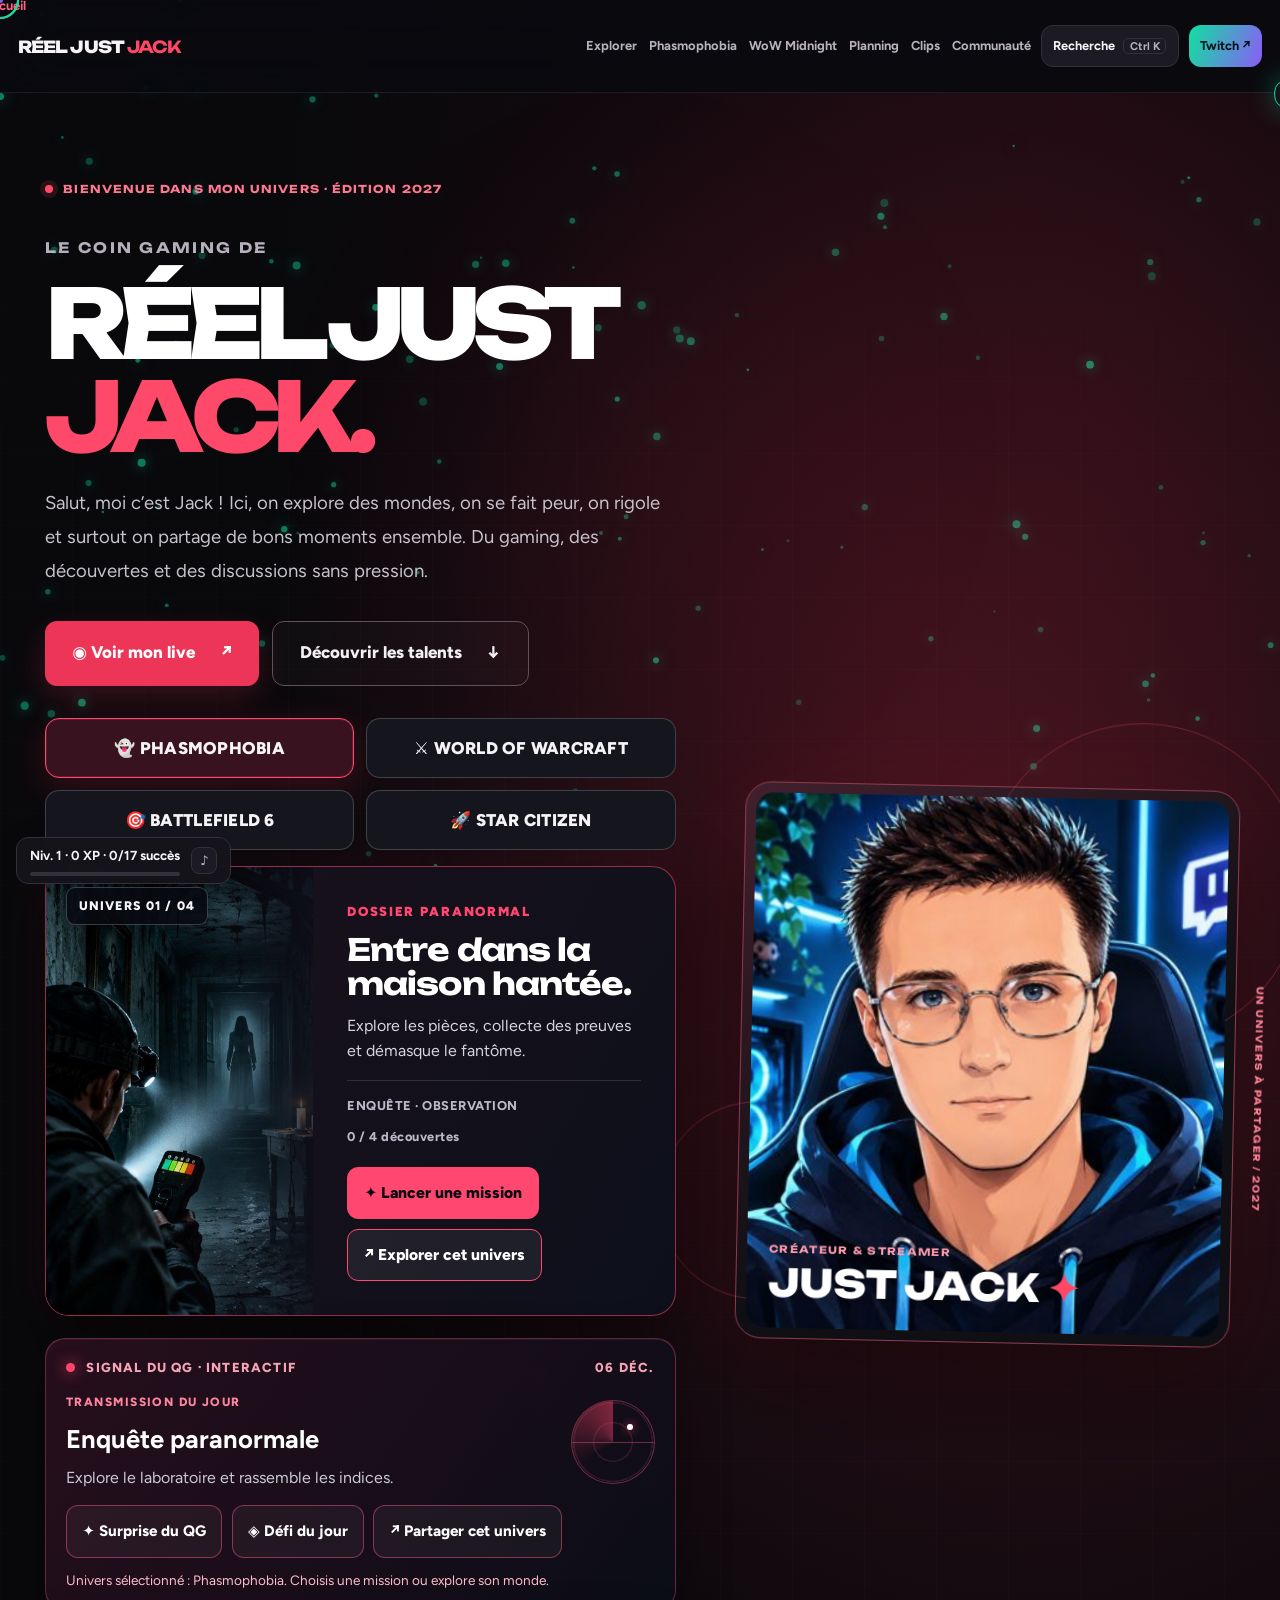
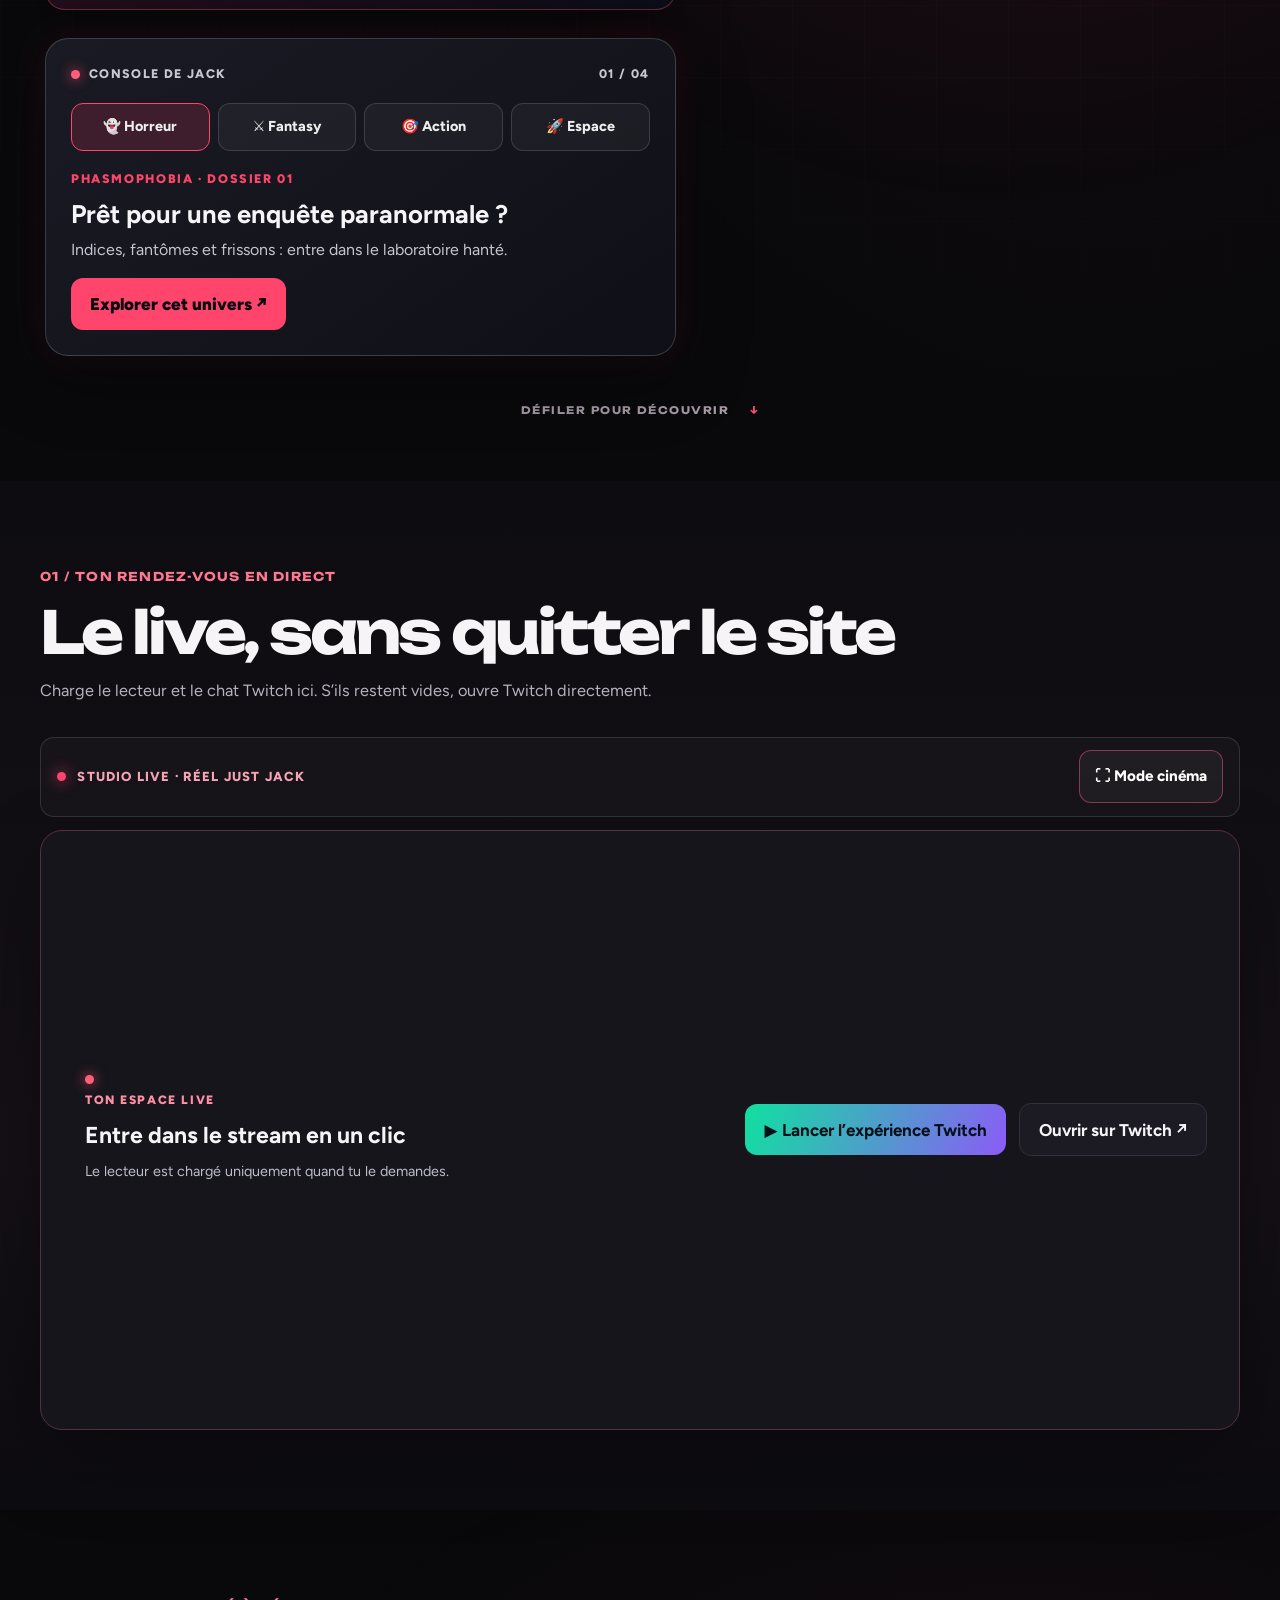
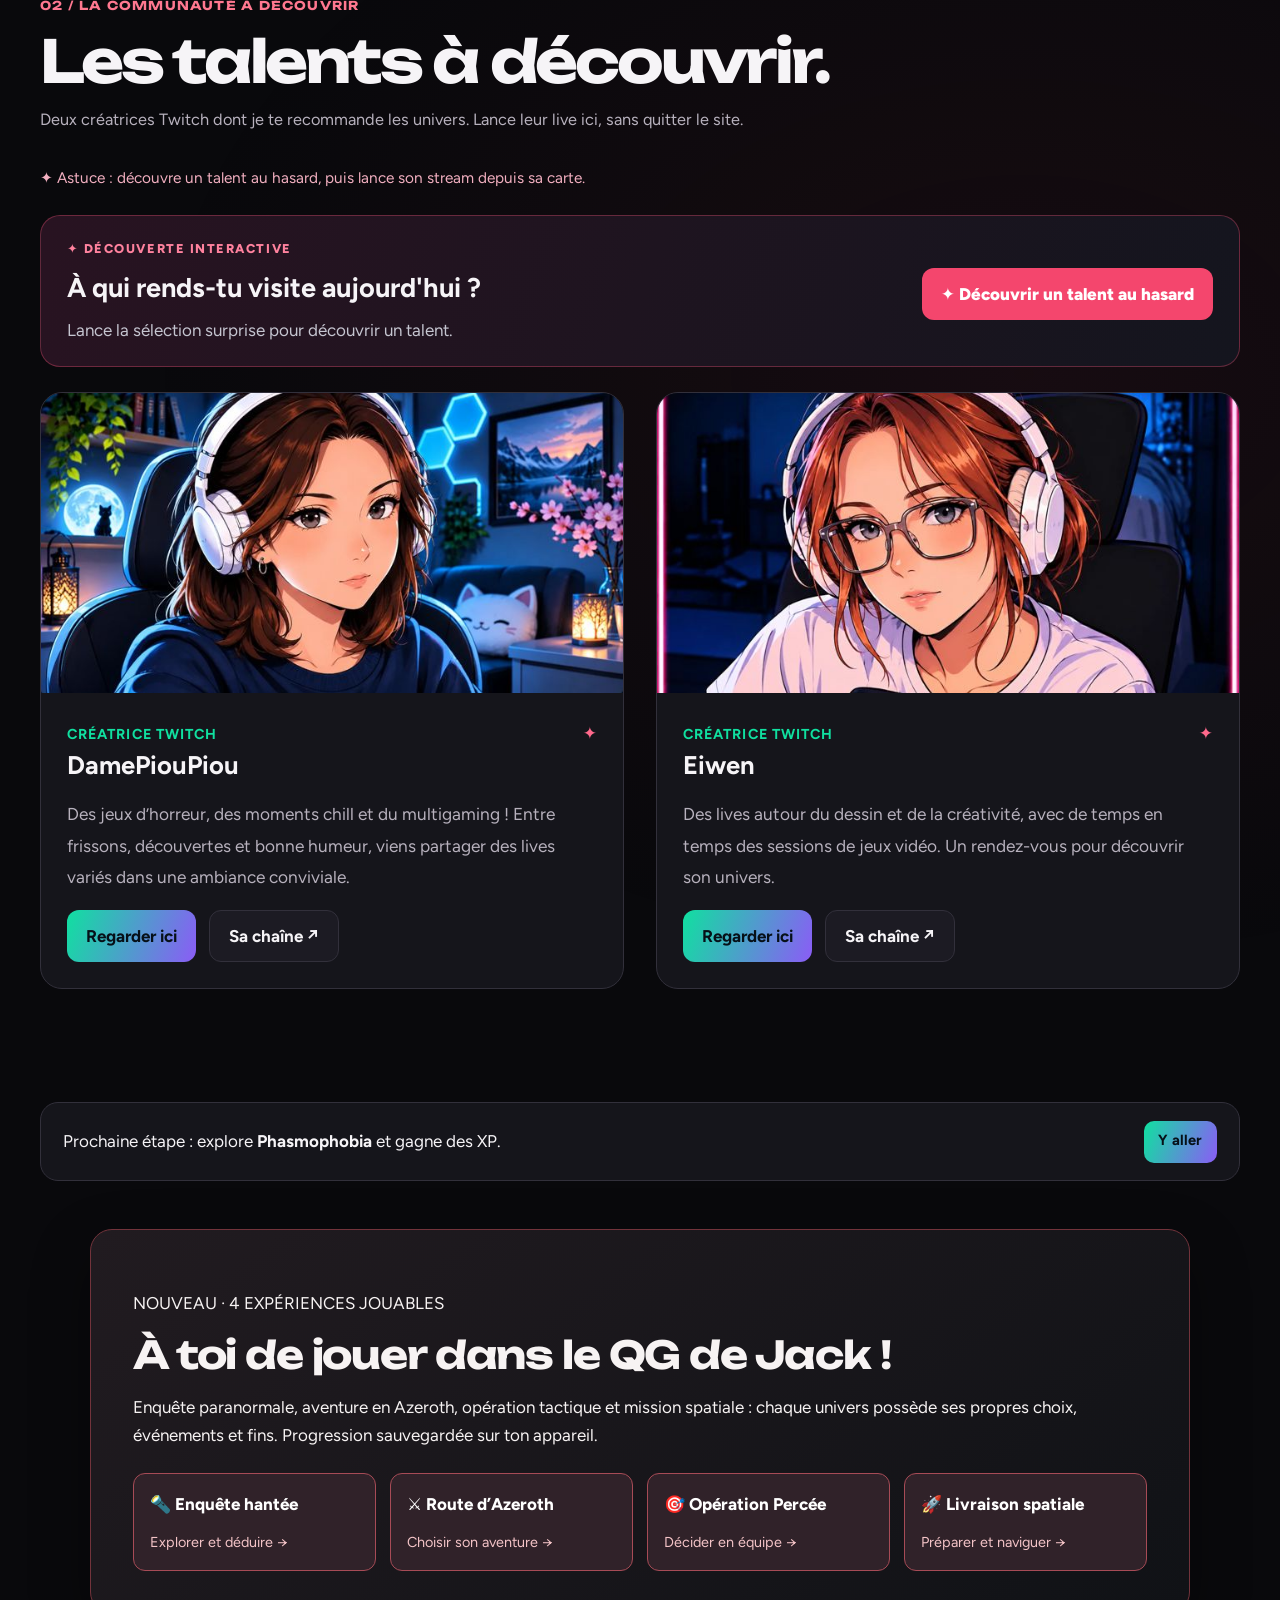
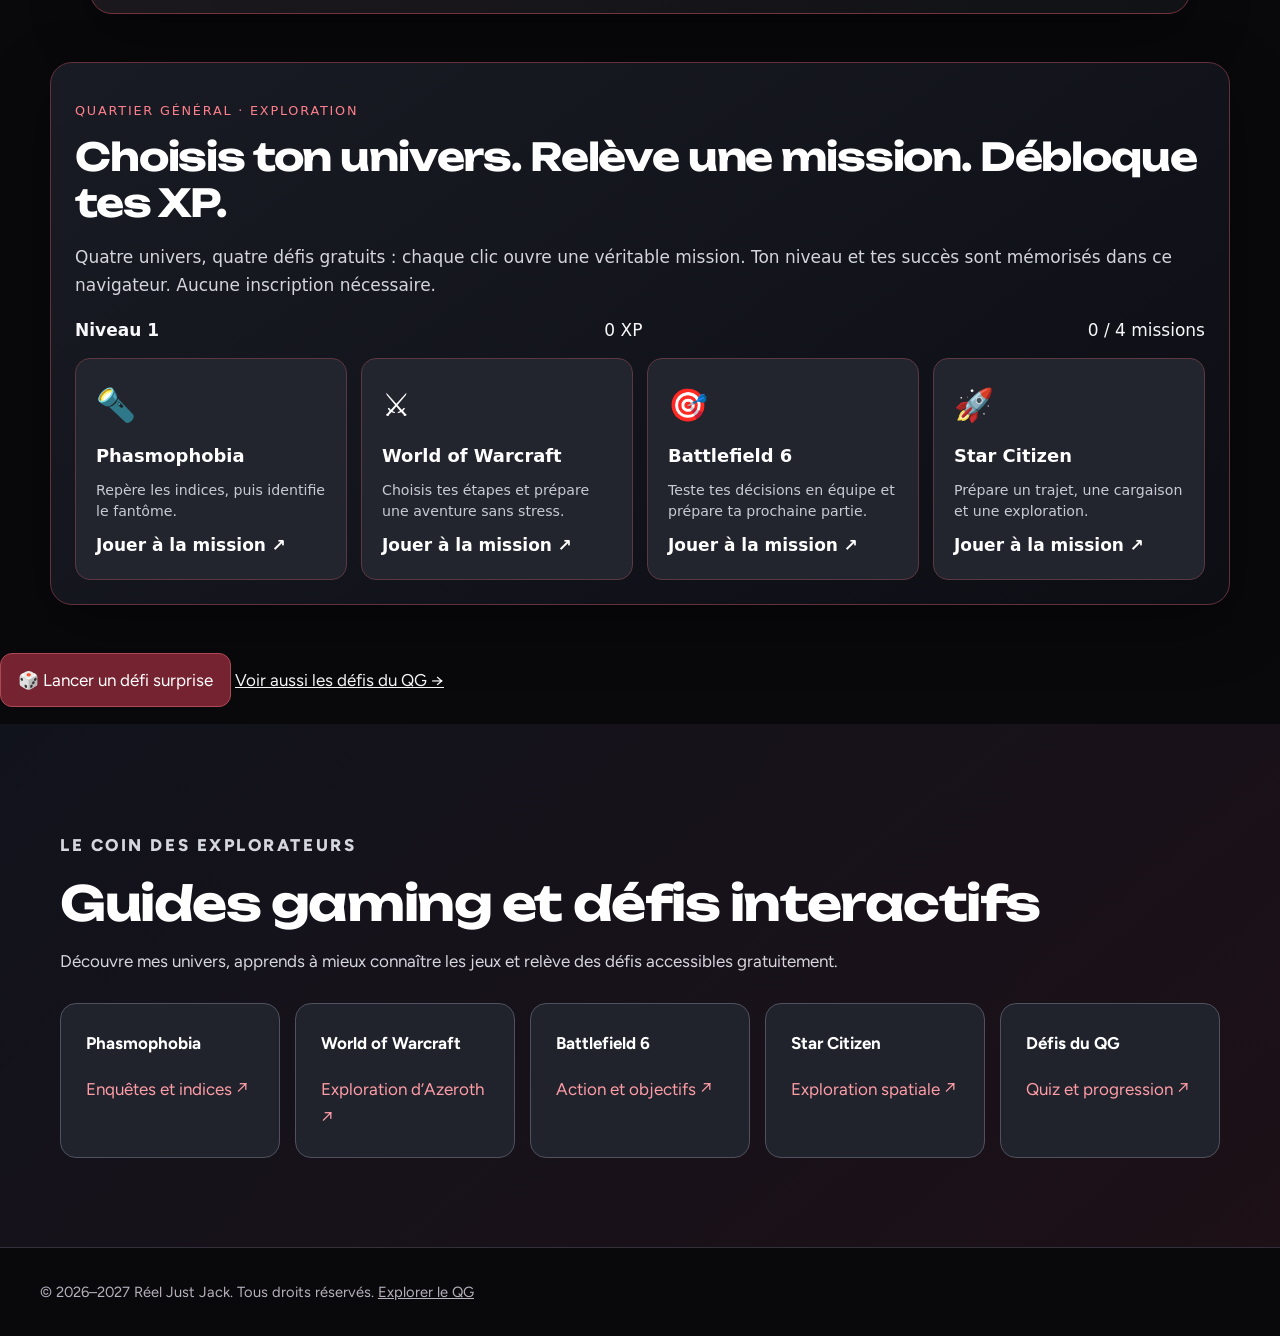
==== commit 45c57929: "Add files via upload" ====
--- a/index.html
+++ b/index.html
@@ -1,56 +1,57 @@
 <!DOCTYPE html>
-<html lang="fr" data-game="ph" data-theme="dark"><head><meta charset="utf-8">
-<meta name="viewport" content="width=device-width, initial-scale=1, viewport-fit=cover">
-<title>Réel Just Jack | WoW Midnight, Phasmophobia & Star Citizen</title>
-<meta name="description" content="Lives Twitch de Réel Just Jack : identificateur de fantômes Phasmophobia, guides WoW Midnight, Star Citizen et planning.">
-<meta property="og:type" content="website"><meta property="og:title" content="Réel Just Jack | WoW Midnight, Phasmophobia, Star Citizen &amp; Battlefield 6"><meta property="og:description" content="Lives Twitch, labo Phasmophobia, guides WoW Midnight et planning."><meta property="og:image" content="https://dctraplan.github.io/assets/jack.jpg"><meta name="theme-color" content="#07080d"><link rel="icon" href="assets/favicon.svg" type="image/svg+xml"><link rel="preconnect" href="https://fonts.googleapis.com"><link rel="preconnect" href="https://fonts.gstatic.com" crossorigin>
-<link rel="stylesheet" href="https://fonts.googleapis.com/css2?family=Unbounded:wght@500;700;800&family=Figtree:wght@400;500;700&display=swap">
-<link rel="stylesheet" href="style.css?v=2027-4"><link rel="stylesheet" href="quest.css?v=1"></head><body>
+
+<html data-game="ph" data-theme="dark" lang="fr"><head><meta charset="utf-8"/>
+<meta content="width=device-width, initial-scale=1, viewport-fit=cover" name="viewport"/>
+<title>Réel Just Jack | WoW Midnight, Phasmophobia &amp; Star Citizen</title>
+<meta content="Lives Twitch de Réel Just Jack : identificateur de fantômes Phasmophobia, guides WoW Midnight, Star Citizen et planning." name="description"/>
+<meta content="website" property="og:type"/><meta content="Réel Just Jack | WoW Midnight, Phasmophobia, Star Citizen &amp; Battlefield 6" property="og:title"/><meta content="Lives Twitch, labo Phasmophobia, guides WoW Midnight et planning." property="og:description"/><meta content="https://dctraplan.github.io/assets/jack.jpg" property="og:image"/><meta content="#07080d" name="theme-color"/><link href="assets/favicon.svg" rel="icon" type="image/svg+xml"/><link href="https://fonts.googleapis.com" rel="preconnect"/><link crossorigin="" href="https://fonts.gstatic.com" rel="preconnect"/>
+<link href="https://fonts.googleapis.com/css2?family=Unbounded:wght@500;700;800&amp;family=Figtree:wght@400;500;700&amp;display=swap" rel="stylesheet"/>
+<link href="style.css?v=2027-4" rel="stylesheet"/><link href="quest.css?v=1" rel="stylesheet"/><link href="https://dctraplan.github.io/" rel="canonical"/><meta content="index,follow,max-image-preview:large" name="robots"/><meta content="https://dctraplan.github.io/" property="og:url"/><meta content="summary_large_image" name="twitter:card"/><script type="application/ld+json">{"@context": "https://schema.org", "@type": "WebSite", "name": "Real Just Jack", "alternateName": "Réel Just Jack", "url": "https://dctraplan.github.io/", "inLanguage": "fr-FR", "description": "Site officiel de Real Just Jack : Twitch, Phasmophobia, World of Warcraft, Battlefield 6 et Star Citizen."}</script><link href="seo-plus.css" rel="stylesheet"/><link href="rjj-interactif.css" rel="stylesheet"/><meta content="Real Just Jack" property="og:site_name"/><meta content="fr_FR" property="og:locale"/><link href="play-worlds.css" rel="stylesheet"/></head><body>
 <canvas id="bg"></canvas><div class="cur" id="cur"></div><div class="dot" id="dot"></div>
 <header><div class="w"><a class="brand" href="#accueil">RÉEL JUST <b>JACK</b></a>
-<nav aria-label="Navigation principale"><a href="#accueil" data-v="accueil">Accueil</a><a href="#experience" data-v="explorer">Explorer</a><a href="#phasmo" data-v="phasmo">Phasmophobia</a><a href="#wow" data-v="wow">WoW Midnight</a><a href="#planning" data-v="planning">Planning</a><a href="#clips" data-v="clips">Clips</a><a href="#communaute" data-v="communaute">Communauté</a></nav>
-<button class="btn sm live" id="kb" type="button">Recherche <kbd>Ctrl K</kbd></button><a class="btn sm fill mag" href="https://www.twitch.tv/realjustjack" target="_blank" rel="noopener">Twitch ↗</a></div></header><div id="prg"></div><div class="ambient-glow" aria-hidden="true"></div>
+<nav aria-label="Navigation principale"><a data-v="accueil" href="#accueil">Accueil</a><a data-v="explorer" href="#experience">Explorer</a><a data-v="phasmo" href="#phasmo">Phasmophobia</a><a data-v="wow" href="#wow">WoW Midnight</a><a data-v="planning" href="#planning">Planning</a><a data-v="clips" href="#clips">Clips</a><a data-v="communaute" href="#communaute">Communauté</a></nav>
+<button class="btn sm live" id="kb" type="button">Recherche <kbd>Ctrl K</kbd></button><a class="btn sm fill mag" href="https://www.twitch.tv/realjustjack" rel="noopener" target="_blank">Twitch ↗</a></div></header><div id="prg"></div><div aria-hidden="true" class="ambient-glow"></div>
 <main id="top"><div class="view on" data-v="accueil">
-<section class="home-intro" id="accueil"><div class="w home-layout"><div class="home-copy"><div class="home-eyebrow"><span class="home-signal"></span> BIENVENUE DANS MON UNIVERS · ÉDITION 2027</div><div class="home-identity"><span>LE COIN GAMING DE</span><h1>RÉEL JUST<br><em>JACK.</em></h1></div><p class="home-lead">Salut, moi c’est Jack ! Ici, on explore des mondes, on se fait peur, on rigole et surtout on partage de bons moments ensemble. Du gaming, des découvertes et des discussions sans pression.</p><div class="home-cta"><a class="home-primary" href="#live">◉ Voir mon live <span>↗</span></a><a class="home-secondary" href="#talents">Découvrir les talents <span>↓</span></a></div><div class="home-tags home-world-tabs" role="group" aria-label="Choisir un univers gaming"><button type="button" class="world-tab is-selected" data-stage-world="ph" aria-pressed="true">👻 PHASMOPHOBIA</button><button type="button" class="world-tab" data-stage-world="wow" aria-pressed="false">⚔ WORLD OF WARCRAFT</button><button type="button" class="world-tab" data-stage-world="bf" aria-pressed="false">🎯 BATTLEFIELD 6</button><button type="button" class="world-tab" data-stage-world="sc" aria-pressed="false">🚀 STAR CITIZEN</button></div>
-<div class="rjj-stage" id="rjj-stage" data-stage="ph" aria-label="Univers sélectionné"><div class="rjj-stage-visual"><img id="rjj-stage-image" src="assets/phasmophobia.jpg" alt="Ambiance Phasmophobia"><span class="rjj-stage-index" id="rjj-stage-index">UNIVERS 01 / 04</span></div><div class="rjj-stage-content"><span class="rjj-stage-kicker" id="rjj-stage-kicker">DOSSIER PARANORMAL</span><h2 id="rjj-stage-title">Entre dans la maison hantée.</h2><p id="rjj-stage-desc">Explore les pièces, collecte des preuves et démasque le fantôme.</p><div class="rjj-stage-mini"><span id="rjj-stage-stat">ENQUÊTE · OBSERVATION</span><span id="rjj-stage-progress">0 / 4 découvertes</span></div><div class="rjj-stage-actions"><button type="button" id="rjj-stage-mission">✦ Lancer une mission</button><button type="button" id="rjj-stage-enter">↗ Explorer cet univers</button></div><div class="rjj-stage-challenge" id="rjj-stage-challenge" hidden><strong id="rjj-stage-question"></strong><div id="rjj-stage-answers" class="rjj-stage-answers"></div><p id="rjj-stage-result" role="status" aria-live="polite"></p></div></div></div><div class="ultimate-command" aria-label="Centre de commande interactif"><div class="ultimate-command-head"><span><span class="ultimate-led"></span> SIGNAL DU QG · INTERACTIF</span><span id="ultimate-clock" aria-live="off">PARIS</span></div><div class="ultimate-command-main"><div><small>TRANSMISSION DU JOUR</small><strong id="ultimate-daily-title">Initialisation du QG…</strong><p id="ultimate-daily-text">Choisis ton univers et lance une découverte.</p></div><div class="ultimate-radar" aria-hidden="true"><span></span><i></i></div></div><div class="ultimate-command-actions"><button type="button" id="ultimate-random">✦ Surprise du QG</button><button type="button" id="ultimate-daily">◈ Défi du jour</button><button type="button" id="ultimate-copy">↗ Partager cet univers</button></div><div class="ultimate-feedback" id="ultimate-feedback" role="status" aria-live="polite">Prêt à explorer ?</div></div><div class="home-console" aria-label="Console interactive de Jack"><div class="home-console-top"><span><i class="console-dot"></i> CONSOLE DE JACK</span><span id="home-console-count">01 / 04</span></div><div class="home-world-switch" role="group" aria-label="Changer l'ambiance de la présentation"><button type="button" class="active" data-home-world="ph" aria-pressed="true">👻 Horreur</button><button type="button" data-home-world="wow" aria-pressed="false">⚔️ Fantasy</button><button type="button" data-home-world="bf" aria-pressed="false">🎯 Action</button><button type="button" data-home-world="sc" aria-pressed="false">🚀 Espace</button></div><div class="home-console-content"><span id="home-world-tag">PHASMOPHOBIA · DOSSIER 01</span><strong id="home-world-title">Prêt pour une enquête paranormale ?</strong><p id="home-world-description">Choisis une ambiance et découvre ce qui t'attend dans l'univers de Jack.</p><button type="button" id="home-world-go">Explorer cet univers ↗</button></div></div></div><div class="home-portrait" id="portrait-3d"><div class="home-scene" id="home-scene" aria-hidden="true"></div><div class="home-orbit orbit-one"></div><div class="home-orbit orbit-two"></div><img src="assets/jack.jpg" alt="Portrait illustré de Jack" fetchpriority="high"><div class="portrait-label"><span>CRÉATEUR & STREAMER</span><strong>JUST JACK <i>✦</i></strong></div><span class="portrait-side">UN UNIVERS À PARTAGER / 2027</span></div></div><a class="home-scroll" href="#live">DÉFILER POUR DÉCOUVRIR <span>↓</span></a></section>
-<section class="s" id="live"><div class="w"><span class="section-eyebrow">01 / TON RENDEZ-VOUS EN DIRECT</span><h2>Le live, sans quitter le site</h2><p class="sub">Charge le lecteur et le chat Twitch ici. S’ils restent vides, ouvre Twitch directement.</p><div class="ultimate-live-toolbar"><span><span class="ultimate-led"></span> STUDIO LIVE · RÉEL JUST JACK</span><button id="ultimate-theater" type="button" aria-pressed="false">⛶ Mode cinéma</button></div><div class="card lv" id="lv"><div class="lvb"><div class="home-live-guide"><span class="home-live-pulse"></span><span>TON ESPACE LIVE</span><strong>Entre dans le stream en un clic</strong><small>Le lecteur est chargé uniquement quand tu le demandes.</small></div><button class="btn fill mag" id="ld" type="button">▶ Lancer l’expérience Twitch</button><a class="btn mag" href="https://www.twitch.tv/realjustjack" target="_blank" rel="noopener">Ouvrir sur Twitch ↗</a></div></div></div></section>
+<section class="home-intro" id="accueil"><div class="w home-layout"><div class="home-copy"><div class="home-eyebrow"><span class="home-signal"></span> BIENVENUE DANS MON UNIVERS · ÉDITION 2027</div><div class="home-identity"><span>LE COIN GAMING DE</span><h1>RÉEL JUST<br/><em>JACK.</em></h1></div><p class="home-lead">Salut, moi c’est Jack ! Ici, on explore des mondes, on se fait peur, on rigole et surtout on partage de bons moments ensemble. Du gaming, des découvertes et des discussions sans pression.</p><div class="home-cta"><a class="home-primary" href="#live">◉ Voir mon live <span>↗</span></a><a class="home-secondary" href="#talents">Découvrir les talents <span>↓</span></a></div><div aria-label="Choisir un univers gaming" class="home-tags home-world-tabs" role="group"><button aria-pressed="true" class="world-tab is-selected" data-stage-world="ph" type="button">👻 PHASMOPHOBIA</button><button aria-pressed="false" class="world-tab" data-stage-world="wow" type="button">⚔ WORLD OF WARCRAFT</button><button aria-pressed="false" class="world-tab" data-stage-world="bf" type="button">🎯 BATTLEFIELD 6</button><button aria-pressed="false" class="world-tab" data-stage-world="sc" type="button">🚀 STAR CITIZEN</button></div>
+<div aria-label="Univers sélectionné" class="rjj-stage" data-stage="ph" id="rjj-stage"><div class="rjj-stage-visual"><img alt="Ambiance Phasmophobia" decoding="async" id="rjj-stage-image" loading="lazy" src="assets/phasmophobia.jpg"/><span class="rjj-stage-index" id="rjj-stage-index">UNIVERS 01 / 04</span></div><div class="rjj-stage-content"><span class="rjj-stage-kicker" id="rjj-stage-kicker">DOSSIER PARANORMAL</span><h2 id="rjj-stage-title">Entre dans la maison hantée.</h2><p id="rjj-stage-desc">Explore les pièces, collecte des preuves et démasque le fantôme.</p><div class="rjj-stage-mini"><span id="rjj-stage-stat">ENQUÊTE · OBSERVATION</span><span id="rjj-stage-progress">0 / 4 découvertes</span></div><div class="rjj-stage-actions"><button id="rjj-stage-mission" type="button">✦ Lancer une mission</button><button id="rjj-stage-enter" type="button">↗ Explorer cet univers</button></div><div class="rjj-stage-challenge" hidden="" id="rjj-stage-challenge"><strong id="rjj-stage-question"></strong><div class="rjj-stage-answers" id="rjj-stage-answers"></div><p aria-live="polite" id="rjj-stage-result" role="status"></p></div></div></div><div aria-label="Centre de commande interactif" class="ultimate-command"><div class="ultimate-command-head"><span><span class="ultimate-led"></span> SIGNAL DU QG · INTERACTIF</span><span aria-live="off" id="ultimate-clock">PARIS</span></div><div class="ultimate-command-main"><div><small>TRANSMISSION DU JOUR</small><strong id="ultimate-daily-title">Initialisation du QG…</strong><p id="ultimate-daily-text">Choisis ton univers et lance une découverte.</p></div><div aria-hidden="true" class="ultimate-radar"><span></span><i></i></div></div><div class="ultimate-command-actions"><button id="ultimate-random" type="button">✦ Surprise du QG</button><button id="ultimate-daily" type="button">◈ Défi du jour</button><button id="ultimate-copy" type="button">↗ Partager cet univers</button></div><div aria-live="polite" class="ultimate-feedback" id="ultimate-feedback" role="status">Prêt à explorer ?</div></div><div aria-label="Console interactive de Jack" class="home-console"><div class="home-console-top"><span><i class="console-dot"></i> CONSOLE DE JACK</span><span id="home-console-count">01 / 04</span></div><div aria-label="Changer l'ambiance de la présentation" class="home-world-switch" role="group"><button aria-pressed="true" class="active" data-home-world="ph" type="button">👻 Horreur</button><button aria-pressed="false" data-home-world="wow" type="button">⚔️ Fantasy</button><button aria-pressed="false" data-home-world="bf" type="button">🎯 Action</button><button aria-pressed="false" data-home-world="sc" type="button">🚀 Espace</button></div><div class="home-console-content"><span id="home-world-tag">PHASMOPHOBIA · DOSSIER 01</span><strong id="home-world-title">Prêt pour une enquête paranormale ?</strong><p id="home-world-description">Choisis une ambiance et découvre ce qui t'attend dans l'univers de Jack.</p><button id="home-world-go" type="button">Explorer cet univers ↗</button></div></div></div><div class="home-portrait" id="portrait-3d"><div aria-hidden="true" class="home-scene" id="home-scene"></div><div class="home-orbit orbit-one"></div><div class="home-orbit orbit-two"></div><img alt="Portrait illustré de Jack" decoding="async" fetchpriority="high" loading="lazy" src="assets/jack.jpg"/><div class="portrait-label"><span>CRÉATEUR &amp; STREAMER</span><strong>JUST JACK <i>✦</i></strong></div><span class="portrait-side">UN UNIVERS À PARTAGER / 2027</span></div></div><a class="home-scroll" href="#live">DÉFILER POUR DÉCOUVRIR <span>↓</span></a></section>
+<section class="s" id="live"><div class="w"><span class="section-eyebrow">01 / TON RENDEZ-VOUS EN DIRECT</span><h2>Le live, sans quitter le site</h2><p class="sub">Charge le lecteur et le chat Twitch ici. S’ils restent vides, ouvre Twitch directement.</p><div class="ultimate-live-toolbar"><span><span class="ultimate-led"></span> STUDIO LIVE · RÉEL JUST JACK</span><button aria-pressed="false" id="ultimate-theater" type="button">⛶ Mode cinéma</button></div><div class="card lv" id="lv"><div class="lvb"><div class="home-live-guide"><span class="home-live-pulse"></span><span>TON ESPACE LIVE</span><strong>Entre dans le stream en un clic</strong><small>Le lecteur est chargé uniquement quand tu le demandes.</small></div><button class="btn fill mag" id="ld" type="button">▶ Lancer l’expérience Twitch</button><a class="btn mag" href="https://www.twitch.tv/realjustjack" rel="noopener" target="_blank">Ouvrir sur Twitch ↗</a></div></div></div></section>
 <section class="s" id="talents"><div class="w"><span class="section-eyebrow">02 / LA COMMUNAUTÉ À DÉCOUVRIR</span><h2>Les talents à découvrir.</h2><p class="sub">Deux créatrices Twitch dont je te recommande les univers. Lance leur live ici, sans quitter le site.</p>
-<div class="ultimate-talent-note">✦ Astuce : découvre un talent au hasard, puis lance son stream depuis sa carte.</div><div class="home-talent-spotlight"><div><span>✦ DÉCOUVERTE INTERACTIVE</span><strong id="talent-highlight-title">À qui rends-tu visite aujourd'hui ?</strong><p id="talent-highlight-description">Lance la sélection surprise pour découvrir un talent.</p></div><button type="button" id="talent-surprise">✦ Découvrir un talent au hasard</button></div><div class="friends"><article class="card tilt"><div class="fi"><img src="assets/damepioupiou.jpg" alt="Portrait manga de DamePiouPiou" loading="lazy"></div><div class="fc"><span class="eb">CRÉATRICE TWITCH</span><span class="talent-glow" aria-hidden="true">✦</span><h3>DamePiouPiou</h3><p>Des jeux d’horreur, des moments chill et du multigaming ! Entre frissons, découvertes et bonne humeur, viens partager des lives variés dans une ambiance conviviale.</p><div class="acts"><button class="btn fill mag wt" data-ch="damepioupiou" type="button">Regarder ici</button><a class="btn mag" href="https://www.twitch.tv/damepioupiou" target="_blank" rel="noopener">Sa chaîne ↗</a></div></div></article>
-<article class="card tilt"><div class="fi"><img src="assets/eiwen.jpg" alt="Portrait manga d’Eiwen" loading="lazy"></div><div class="fc"><span class="eb">CRÉATRICE TWITCH</span><span class="talent-glow" aria-hidden="true">✦</span><h3>Eiwen</h3><p>Des lives autour du dessin et de la créativité, avec de temps en temps des sessions de jeux vidéo. Un rendez-vous pour découvrir son univers.</p><div class="acts"><button class="btn fill mag wt" data-ch="eiwen_" type="button">Regarder ici</button><a class="btn mag" href="https://www.twitch.tv/eiwen_" target="_blank" rel="noopener">Sa chaîne ↗</a></div></div></article></div>
-</div></section></div><div class="view" data-v="explorer"><div class="legacy-controls" hidden><div class="gs"><button data-g="ph"></button><button data-g="wow"></button><button data-g="sc"></button><button data-g="bf"></button></div><p id="gd"></p><div id="stage" data-g="ph"><div class="chip" id="chip"></div></div><div id="mq"></div></div><section class="hq-section" id="qg" aria-labelledby="hq-title"><div class="w">
+<div class="ultimate-talent-note">✦ Astuce : découvre un talent au hasard, puis lance son stream depuis sa carte.</div><div class="home-talent-spotlight"><div><span>✦ DÉCOUVERTE INTERACTIVE</span><strong id="talent-highlight-title">À qui rends-tu visite aujourd'hui ?</strong><p id="talent-highlight-description">Lance la sélection surprise pour découvrir un talent.</p></div><button id="talent-surprise" type="button">✦ Découvrir un talent au hasard</button></div><div class="friends"><article class="card tilt"><div class="fi"><img alt="Portrait manga de DamePiouPiou" decoding="async" loading="lazy" src="assets/damepioupiou.jpg"/></div><div class="fc"><span class="eb">CRÉATRICE TWITCH</span><span aria-hidden="true" class="talent-glow">✦</span><h3>DamePiouPiou</h3><p>Des jeux d’horreur, des moments chill et du multigaming ! Entre frissons, découvertes et bonne humeur, viens partager des lives variés dans une ambiance conviviale.</p><div class="acts"><button class="btn fill mag wt" data-ch="damepioupiou" type="button">Regarder ici</button><a class="btn mag" href="https://www.twitch.tv/damepioupiou" rel="noopener" target="_blank">Sa chaîne ↗</a></div></div></article>
+<article class="card tilt"><div class="fi"><img alt="Portrait manga d’Eiwen" decoding="async" loading="lazy" src="assets/eiwen.jpg"/></div><div class="fc"><span class="eb">CRÉATRICE TWITCH</span><span aria-hidden="true" class="talent-glow">✦</span><h3>Eiwen</h3><p>Des lives autour du dessin et de la créativité, avec de temps en temps des sessions de jeux vidéo. Un rendez-vous pour découvrir son univers.</p><div class="acts"><button class="btn fill mag wt" data-ch="eiwen_" type="button">Regarder ici</button><a class="btn mag" href="https://www.twitch.tv/eiwen_" rel="noopener" target="_blank">Sa chaîne ↗</a></div></div></article></div>
+</div></section></div><div class="view" data-v="explorer"><div class="legacy-controls" hidden=""><div class="gs"><button data-g="ph"></button><button data-g="wow"></button><button data-g="sc"></button><button data-g="bf"></button></div><p id="gd"></p><div data-g="ph" id="stage"><div class="chip" id="chip"></div></div><div id="mq"></div></div><section aria-labelledby="hq-title" class="hq-section" id="qg"><div class="w">
 <div class="hq-top"><div><span class="section-eyebrow">RÉEL JUST JACK · QUARTIER GÉNÉRAL 2027</span><h2 id="hq-title">Ton aventure <span>commence ici.</span></h2><p>Accomplis des missions, débloque des succès et progresse en explorant les univers. Tout est gratuit et sauvegardé sur cet appareil.</p></div><div class="hq-profile"><span class="hq-avatar">★</span><div><small>TON PROFIL D'EXPLORATEUR</small><strong id="hq-level">Niveau 1</strong><span id="hq-xp-label">0 / 150 XP</span></div></div></div>
-<div class="hq-progress" role="progressbar" aria-label="Progression vers le prochain niveau" aria-valuemin="0" aria-valuemax="100" aria-valuenow="0" id="hq-progress"><span id="hq-progress-fill"></span></div>
+<div aria-label="Progression vers le prochain niveau" aria-valuemax="100" aria-valuemin="0" aria-valuenow="0" class="hq-progress" id="hq-progress" role="progressbar"><span id="hq-progress-fill"></span></div>
 <div class="hq-stats"><div><b id="hq-total-xp">0</b><span>XP cumulés</span></div><div><b id="hq-missions-count">0 / 3</b><span>Missions du jour</span></div><div><b id="hq-achievements-count">0 / 8</b><span>Succès débloqués</span></div><div><b id="hq-streak">0</b><span>Jours d'exploration</span></div></div>
-<div class="hq-grid"><article class="hq-panel"><div class="hq-panel-head"><div><span class="section-eyebrow">OBJECTIFS / RENOUVELÉS CHAQUE JOUR</span><h3>Missions du jour</h3></div><span class="hq-chip" id="hq-date">Aujourd'hui</span></div><div id="hq-missions" class="hq-missions" aria-live="polite"></div><p class="hq-note">Les missions sont validées en réalisant des actions sur ce site. Une fois terminées, elles se renouvellent demain.</p></article>
+<div class="hq-grid"><article class="hq-panel"><div class="hq-panel-head"><div><span class="section-eyebrow">OBJECTIFS / RENOUVELÉS CHAQUE JOUR</span><h3>Missions du jour</h3></div><span class="hq-chip" id="hq-date">Aujourd'hui</span></div><div aria-live="polite" class="hq-missions" id="hq-missions"></div><p class="hq-note">Les missions sont validées en réalisant des actions sur ce site. Une fois terminées, elles se renouvellent demain.</p></article>
 <article class="hq-panel"><div class="hq-panel-head"><div><span class="section-eyebrow">COLLECTION / 8 DISTINCTIONS</span><h3>Ton mur de succès</h3></div><span class="hq-chip" id="hq-badge-count">0 / 8</span></div><div class="hq-badges" id="hq-badges"></div><p class="hq-note">Les succès débloqués restent enregistrés dans ce navigateur.</p></article></div>
-<div class="hq-footer"><div><b>Une mission spéciale chaque semaine</b><p id="hq-weekly-text">Découvre les mondes de Jack et accomplis le défi hebdomadaire.</p></div><button type="button" id="hq-weekly-button">Voir mon défi hebdomadaire ↗</button><button type="button" id="hq-reset" class="hq-reset">Réinitialiser ma progression</button></div>
+<div class="hq-footer"><div><b>Une mission spéciale chaque semaine</b><p id="hq-weekly-text">Découvre les mondes de Jack et accomplis le défi hebdomadaire.</p></div><button id="hq-weekly-button" type="button">Voir mon défi hebdomadaire ↗</button><button class="hq-reset" id="hq-reset" type="button">Réinitialiser ma progression</button></div>
 </div></section>
-<section class="quest-section" id="quest-zone" aria-label="Expéditions et passeport gaming"></section><section class="s future" id="experience"><div class="w">
-<div class="future-heading"><div><span class="future-kicker">REAL JUST JACK / EXPERIENCE 2027</span><h2>Tu ne visites pas un site.<br><span>Tu entres dans l'univers.</span></h2><p class="sub">Un espace à explorer à ton rythme. Chaque carte ouvre une vraie expérience interactive.</p></div><div class="future-profile"><img src="assets/jack.jpg" alt="Jack en avatar" loading="lazy"><div><b>Bienvenue dans le QG</b><small>Ta progression reste sur cet appareil</small></div></div></div>
+<section aria-label="Expéditions et passeport gaming" class="quest-section" id="quest-zone"></section><section class="s future" id="experience"><div class="w">
+<div class="future-heading"><div><span class="future-kicker">REAL JUST JACK / EXPERIENCE 2027</span><h2>Tu ne visites pas un site.<br/><span>Tu entres dans l'univers.</span></h2><p class="sub">Un espace à explorer à ton rythme. Chaque carte ouvre une vraie expérience interactive.</p></div><div class="future-profile"><img alt="Jack en avatar" decoding="async" loading="lazy" src="assets/jack.jpg"/><div><b>Bienvenue dans le QG</b><small>Ta progression reste sur cet appareil</small></div></div></div>
 <div class="future-grid">
-<article class="future-card feature-spotlight"><div class="future-top"><span>01 / DÉCOUVRIR</span><span class="future-dot">● EN EXPLORATION</span></div><h3>Quelle aventure<br>ce soir ?</h3><p>Laisse le hasard choisir ton prochain univers et ouvre-le en un clic.</p><div class="future-wheel" id="future-wheel" aria-live="polite"><img src="assets/phasmophobia.jpg" alt="Illustration de l'univers sélectionné"><div><small>TON DESTIN</small><strong id="future-choice">PHASMOPHOBIA</strong></div></div><div class="future-actions"><button class="future-btn primary" id="future-spin" type="button">✦ Tirer un univers</button><button class="future-btn" id="future-open" type="button">Explorer ↗</button></div></article>
-<article class="future-card"><div class="future-top"><span>02 / JOUER</span><span>MINI-DÉFI</span></div><h3>Le défi express</h3><p>Teste ta culture gaming. Une nouvelle question à chaque partie.</p><div id="future-quiz" class="future-quiz" aria-live="polite"></div><button class="future-btn" id="future-next" type="button">Question suivante ↻</button><small id="future-score">0 bonne réponse</small></article>
-<article class="future-card"><div class="future-top"><span>03 / COLLECTIONNER</span><span>TON ESPACE</span></div><h3>Ton carnet d'aventure</h3><p>Garde tes univers préférés sous la main. Sans compte et sans inscription.</p><div class="future-favs" id="future-favs"></div><div class="future-saved" id="future-saved" aria-live="polite"></div></article>
-<article class="future-card feature-social"><div class="future-top"><span>04 / PARTAGER</span><span>COMMUNAUTÉ</span></div><h3>Le QG ne dort jamais.</h3><p>Retrouve les lives, les vidéos et les autres aventuriers. Entre dans la communauté de Jack.</p><div class="future-social-links"><a href="https://www.twitch.tv/realjustjack" target="_blank" rel="noopener">◉ Regarder sur Twitch <span>↗</span></a><a href="https://discord.gg/JyPCrqqf5z" target="_blank" rel="noopener">✳ Rejoindre Discord <span>↗</span></a><a href="https://www.youtube.com/@MisterJackBond" target="_blank" rel="noopener">▷ Découvrir les vidéos <span>↗</span></a></div><button class="future-btn" id="future-share" type="button">Partager le site ↗</button><small id="future-share-status" aria-live="polite"></small></article>
-</div><div class="future-strip"><span>✦ QUATRE UNIVERS</span><span>✦ DES DÉFIS INTERACTIFS</span><span>✦ DES DÉCOUVERTES À CHAQUE VISITE</span><button id="future-motion" type="button" aria-pressed="false">Réduire les animations</button></div>
+<article class="future-card feature-spotlight"><div class="future-top"><span>01 / DÉCOUVRIR</span><span class="future-dot">● EN EXPLORATION</span></div><h3>Quelle aventure<br/>ce soir ?</h3><p>Laisse le hasard choisir ton prochain univers et ouvre-le en un clic.</p><div aria-live="polite" class="future-wheel" id="future-wheel"><img alt="Illustration de l'univers sélectionné" decoding="async" loading="lazy" src="assets/phasmophobia.jpg"/><div><small>TON DESTIN</small><strong id="future-choice">PHASMOPHOBIA</strong></div></div><div class="future-actions"><button class="future-btn primary" id="future-spin" type="button">✦ Tirer un univers</button><button class="future-btn" id="future-open" type="button">Explorer ↗</button></div></article>
+<article class="future-card"><div class="future-top"><span>02 / JOUER</span><span>MINI-DÉFI</span></div><h3>Le défi express</h3><p>Teste ta culture gaming. Une nouvelle question à chaque partie.</p><div aria-live="polite" class="future-quiz" id="future-quiz"></div><button class="future-btn" id="future-next" type="button">Question suivante ↻</button><small id="future-score">0 bonne réponse</small></article>
+<article class="future-card"><div class="future-top"><span>03 / COLLECTIONNER</span><span>TON ESPACE</span></div><h3>Ton carnet d'aventure</h3><p>Garde tes univers préférés sous la main. Sans compte et sans inscription.</p><div class="future-favs" id="future-favs"></div><div aria-live="polite" class="future-saved" id="future-saved"></div></article>
+<article class="future-card feature-social"><div class="future-top"><span>04 / PARTAGER</span><span>COMMUNAUTÉ</span></div><h3>Le QG ne dort jamais.</h3><p>Retrouve les lives, les vidéos et les autres aventuriers. Entre dans la communauté de Jack.</p><div class="future-social-links"><a href="https://www.twitch.tv/realjustjack" rel="noopener" target="_blank">◉ Regarder sur Twitch <span>↗</span></a><a href="https://discord.gg/JyPCrqqf5z" rel="noopener" target="_blank">✳ Rejoindre Discord <span>↗</span></a><a href="https://www.youtube.com/@MisterJackBond" rel="noopener" target="_blank">▷ Découvrir les vidéos <span>↗</span></a></div><button class="future-btn" id="future-share" type="button">Partager le site ↗</button><small aria-live="polite" id="future-share-status"></small></article>
+</div><div class="future-strip"><span>✦ QUATRE UNIVERS</span><span>✦ DES DÉFIS INTERACTIFS</span><span>✦ DES DÉCOUVERTES À CHAQUE VISITE</span><button aria-pressed="false" id="future-motion" type="button">Réduire les animations</button></div>
 </div></section>
-<section class="portal-section" id="portails"><div class="w"><div class="portal-heading"><span class="section-eyebrow">EXPÉRIENCE INTERACTIVE / 2027</span><h2>Quatre mondes.<br><span class="portal-accent">Une seule aventure.</span></h2><p>Explore les univers de Jack : sélectionne un portail, fais pivoter la scène et découvre une destination unique.</p></div><div class="portal-shell" id="portal-shell"><div class="portal-scene" id="portal-scene" aria-label="Portail interactif des univers"><div class="portal-halo"></div><div class="portal-ring ring-a"></div><div class="portal-ring ring-b"></div><div class="portal-core"><img id="portal-art" src="assets/phasmophobia.jpg" alt="Phasmophobia"><div class="portal-overlay"><span id="portal-kicker">DOSSIER 01 / ENQUÊTE</span><strong id="portal-name">PHASMOPHOBIA</strong></div></div><div class="portal-floor"></div></div><div class="portal-details"><span class="portal-label">SÉLECTIONNE TON MONDE</span><div class="portal-choices" role="group" aria-label="Choix de l'univers"><button type="button" data-portal="ph" class="selected" aria-pressed="true">01 <b>Phasmophobia</b></button><button type="button" data-portal="wow" aria-pressed="false">02 <b>WoW Midnight</b></button><button type="button" data-portal="bf" aria-pressed="false">03 <b>Battlefield 6</b></button><button type="button" data-portal="sc" aria-pressed="false">04 <b>Star Citizen</b></button></div><p id="portal-description" aria-live="polite">Analyse les indices et identifie les entités dans le laboratoire interactif.</p><div class="portal-actions"><button id="portal-surprise" type="button">✦ Destination surprise</button><a id="portal-enter" href="#labo">Entrer dans l'univers ↗</a></div><p class="portal-hint">Sur ordinateur, déplace ta souris sur le portail pour explorer sa profondeur.</p></div></div></div></section><section class="s" id="univers"><div class="w"><h2>Choisis ton univers</h2><p class="sub">Chaque jeu change la couleur du site. Passe la souris sur une carte.</p>
+<section class="portal-section" id="portails"><div class="w"><div class="portal-heading"><span class="section-eyebrow">EXPÉRIENCE INTERACTIVE / 2027</span><h2>Quatre mondes.<br/><span class="portal-accent">Une seule aventure.</span></h2><p>Explore les univers de Jack : sélectionne un portail, fais pivoter la scène et découvre une destination unique.</p></div><div class="portal-shell" id="portal-shell"><div aria-label="Portail interactif des univers" class="portal-scene" id="portal-scene"><div class="portal-halo"></div><div class="portal-ring ring-a"></div><div class="portal-ring ring-b"></div><div class="portal-core"><img alt="Phasmophobia" decoding="async" id="portal-art" loading="lazy" src="assets/phasmophobia.jpg"/><div class="portal-overlay"><span id="portal-kicker">DOSSIER 01 / ENQUÊTE</span><strong id="portal-name">PHASMOPHOBIA</strong></div></div><div class="portal-floor"></div></div><div class="portal-details"><span class="portal-label">SÉLECTIONNE TON MONDE</span><div aria-label="Choix de l'univers" class="portal-choices" role="group"><button aria-pressed="true" class="selected" data-portal="ph" type="button">01 <b>Phasmophobia</b></button><button aria-pressed="false" data-portal="wow" type="button">02 <b>WoW Midnight</b></button><button aria-pressed="false" data-portal="bf" type="button">03 <b>Battlefield 6</b></button><button aria-pressed="false" data-portal="sc" type="button">04 <b>Star Citizen</b></button></div><p aria-live="polite" id="portal-description">Analyse les indices et identifie les entités dans le laboratoire interactif.</p><div class="portal-actions"><button id="portal-surprise" type="button">✦ Destination surprise</button><a href="#labo" id="portal-enter">Entrer dans l'univers ↗</a></div><p class="portal-hint">Sur ordinateur, déplace ta souris sur le portail pour explorer sa profondeur.</p></div></div></div></section><section class="s" id="univers"><div class="w"><h2>Choisis ton univers</h2><p class="sub">Chaque jeu change la couleur du site. Passe la souris sur une carte.</p>
 <div class="uni">
 <a class="card tilt" data-g="ph" href="#labo"><span class="ic">PHASMOPHOBIA</span><h3>Identifie les fantômes</h3><p>Sélectionne les preuves, élimine les suspects et lis l’astuce de chaque entité.</p><span class="go">Ouvrir le labo ↗</span></a>
 <a class="card tilt" data-g="wow" href="#wow"><span class="ic">WORLD OF WARCRAFT</span><h3>Midnight, boss par boss</h3><p>9 donjons et 6 raids, avec leurs boss, consultables et filtrables.</p><span class="go">Explorer Midnight ↗</span></a>
 <a class="card tilt" data-g="bf" href="#planning"><span class="ic">BATTLEFIELD 6</span><h3>Action sur le champ de bataille</h3><p>Des parties intenses, des moments d’équipe et le chat en renfort.</p><span class="go">Voir le planning ↗</span></a>
-<a class="card tilt" data-g="sc" href="#planning"><span class="ic">STAR CITIZEN</span><h3>En route vers le ’verse</h3><p>Exploration spatiale en direct, avec le chat à bord.</p><span class="go">Voir les lives ↗</span></a></div></div></section></div><div class="view" data-v="phasmo"><section class="world-zone haunted" aria-label="Expérience Phasmophobia"><div class="world-intro"><span class="world-kicker">DOSSIER PARANORMAL · EXPÉRIENCE INTERACTIVE</span><h2>Entre dans la maison <em>hantée.</em></h2><p>Explore trois pièces. Active les instruments pour révéler des indices, puis utilise le laboratoire des preuves juste en dessous.</p></div><div class="haunt-layout"><div class="haunt-stage" id="haunt-stage"><div class="haunt-fog"></div><div class="haunt-door"><span id="haunt-symbol">?</span></div><div class="haunt-floor"></div><span class="haunt-room-name" id="haunt-room-name">ENTRÉE · 00:13</span></div><div class="world-console"><div class="console-top"><span class="live-led"></span> JOURNAL D'ENQUÊTE <span id="haunt-count">0 / 3 indices</span></div><div class="room-tabs" role="group" aria-label="Choisir une pièce"><button type="button" data-room="hall" aria-pressed="true">01 Entrée</button><button type="button" data-room="kitchen" aria-pressed="false">02 Cuisine</button><button type="button" data-room="basement" aria-pressed="false">03 Sous-sol</button></div><p id="haunt-story" aria-live="polite">Un courant d'air froid traverse l'entrée. Quelque chose t'observe.</p><button class="world-action" id="haunt-scan" type="button">◉ Scanner la pièce</button><div class="haunt-evidence" id="haunt-evidence" aria-live="polite">Aucun indice découvert pour le moment.</div><button class="world-reset" id="haunt-reset" type="button">Recommencer l'enquête ↻</button></div></div></section><section class="s" id="labo"><div class="w"><h2>Le labo Phasmophobia</h2>
+<a class="card tilt" data-g="sc" href="#planning"><span class="ic">STAR CITIZEN</span><h3>En route vers le ’verse</h3><p>Exploration spatiale en direct, avec le chat à bord.</p><span class="go">Voir les lives ↗</span></a></div></div></section></div><div class="view" data-v="phasmo"><section aria-label="Expérience Phasmophobia" class="world-zone haunted"><div class="world-intro"><span class="world-kicker">DOSSIER PARANORMAL · EXPÉRIENCE INTERACTIVE</span><h2>Entre dans la maison <em>hantée.</em></h2><p>Explore trois pièces. Active les instruments pour révéler des indices, puis utilise le laboratoire des preuves juste en dessous.</p></div><div class="haunt-layout"><div class="haunt-stage" id="haunt-stage"><div class="haunt-fog"></div><div class="haunt-door"><span id="haunt-symbol">?</span></div><div class="haunt-floor"></div><span class="haunt-room-name" id="haunt-room-name">ENTRÉE · 00:13</span></div><div class="world-console"><div class="console-top"><span class="live-led"></span> JOURNAL D'ENQUÊTE <span id="haunt-count">0 / 3 indices</span></div><div aria-label="Choisir une pièce" class="room-tabs" role="group"><button aria-pressed="true" data-room="hall" type="button">01 Entrée</button><button aria-pressed="false" data-room="kitchen" type="button">02 Cuisine</button><button aria-pressed="false" data-room="basement" type="button">03 Sous-sol</button></div><p aria-live="polite" id="haunt-story">Un courant d'air froid traverse l'entrée. Quelque chose t'observe.</p><button class="world-action" id="haunt-scan" type="button">◉ Scanner la pièce</button><div aria-live="polite" class="haunt-evidence" id="haunt-evidence">Aucun indice découvert pour le moment.</div><button class="world-reset" id="haunt-reset" type="button">Recommencer l'enquête ↻</button></div></div></section><section class="s" id="labo"><div class="w"><h2>Le labo Phasmophobia</h2>
 <p class="sub">Un clic sur une preuve la marque « trouvée », un deuxième « exclue ». Clique un fantôme pour lire son astuce.</p>
-<div class="lab"><div class="evs" id="evs"></div><div><div class="count"><span id="cnt"></span><button class="btn sm" id="rst" type="button">Tout effacer</button><button class="btn sm" id="rnd" type="button">Fantôme au hasard</button></div><div class="ghosts" id="gh"></div></div></div></div></section><section class="s" id="defi"><div class="w"><h2>Défi : quel fantôme ?</h2><p class="sub">Voici ses trois preuves. Choisis le bon fantôme.</p><div class="card" style="padding:1.4rem"><div class="tags dq" id="dq"></div><div class="dopts" id="do"></div><p id="dm" class="sub" style="margin:1rem 0 0"></p><div class="count" style="margin-top:1rem"><span id="ds">Série : 0 · Record : 0</span><button class="btn sm" id="dn" type="button">Fantôme suivant</button></div></div></div></section></div><div class="view" data-v="wow"><section class="world-zone fantasy" aria-label="Carte d'exploration World of Warcraft"><div class="world-intro"><span class="world-kicker">ATLAS D'AVENTURE · CARTE INTERACTIVE</span><h2>La carte des <em>aventuriers.</em></h2><p>Choisis une destination, découvre son histoire et prépare ta prochaine expédition. Une carte d'ambiance originale, pas une carte officielle du jeu.</p></div><div class="fantasy-layout"><div class="fantasy-map" id="fantasy-map" aria-label="Carte interactive de destinations imaginaires"><div class="map-grid"></div><div class="map-continent land-one"></div><div class="map-continent land-two"></div><div class="map-rune">✧</div><button type="button" class="map-pin" data-land="forest" style="--px:25%;--py:33%" aria-label="Forêt des murmures">✦<small>Forêt</small></button><button type="button" class="map-pin" data-land="citadel" style="--px:69%;--py:26%" aria-label="Citadelle oubliée">♜<small>Citadelle</small></button><button type="button" class="map-pin" data-land="coast" style="--px:72%;--py:74%" aria-label="Côte des brumes">⚓<small>Côte</small></button><button type="button" class="map-pin" data-land="cavern" style="--px:32%;--py:76%" aria-label="Caverne des échos">◆<small>Caverne</small></button><div class="map-compass">N<br>✦</div></div><div class="fantasy-journal"><span class="world-kicker">CARNET D'EXPLORATION</span><span class="journal-number" id="land-number">DESTINATION 01 / 04</span><h3 id="land-title">Forêt des murmures</h3><p id="land-description">Une forêt ancienne où les branches semblent raconter des légendes oubliées.</p><div class="land-traits" id="land-traits"><span>Exploration</span><span>Mystère</span></div><button type="button" class="world-action" id="land-visit">✦ Marquer comme explorée</button><p id="land-progress" aria-live="polite">0 destination explorée sur 4</p><button type="button" class="world-reset" id="land-reset">Effacer mon parcours ↻</button><a class="world-link" href="#wow-catalogue">Consulter les donjons et raids ↓</a></div></div></section><section class="s" id="wow-catalogue"><div class="w"><h2>WoW Midnight</h2><p class="sub" id="upd"></p>
-<div class="wow"><div><div class="tabs"><button class="btn sm tab" data-t="dungeons" aria-pressed="true">Donjons</button><button class="btn sm tab" data-t="raids" aria-pressed="false">Raids</button><button class="btn sm" id="wr" type="button">Boss au hasard</button></div>
-<input type="search" id="q" placeholder="Chercher un donjon ou un boss" aria-label="Chercher un donjon ou un boss"><div class="il" id="il"></div></div>
+<div class="lab"><div class="evs" id="evs"></div><div><div class="count"><span id="cnt"></span><button class="btn sm" id="rst" type="button">Tout effacer</button><button class="btn sm" id="rnd" type="button">Fantôme au hasard</button></div><div class="ghosts" id="gh"></div></div></div></div></section><section class="s" id="defi"><div class="w"><h2>Défi : quel fantôme ?</h2><p class="sub">Voici ses trois preuves. Choisis le bon fantôme.</p><div class="card" style="padding:1.4rem"><div class="tags dq" id="dq"></div><div class="dopts" id="do"></div><p class="sub" id="dm" style="margin:1rem 0 0"></p><div class="count" style="margin-top:1rem"><span id="ds">Série : 0 · Record : 0</span><button class="btn sm" id="dn" type="button">Fantôme suivant</button></div></div></div></section></div><div class="view" data-v="wow"><section aria-label="Carte d'exploration World of Warcraft" class="world-zone fantasy"><div class="world-intro"><span class="world-kicker">ATLAS D'AVENTURE · CARTE INTERACTIVE</span><h2>La carte des <em>aventuriers.</em></h2><p>Choisis une destination, découvre son histoire et prépare ta prochaine expédition. Une carte d'ambiance originale, pas une carte officielle du jeu.</p></div><div class="fantasy-layout"><div aria-label="Carte interactive de destinations imaginaires" class="fantasy-map" id="fantasy-map"><div class="map-grid"></div><div class="map-continent land-one"></div><div class="map-continent land-two"></div><div class="map-rune">✧</div><button aria-label="Forêt des murmures" class="map-pin" data-land="forest" style="--px:25%;--py:33%" type="button">✦<small>Forêt</small></button><button aria-label="Citadelle oubliée" class="map-pin" data-land="citadel" style="--px:69%;--py:26%" type="button">♜<small>Citadelle</small></button><button aria-label="Côte des brumes" class="map-pin" data-land="coast" style="--px:72%;--py:74%" type="button">⚓<small>Côte</small></button><button aria-label="Caverne des échos" class="map-pin" data-land="cavern" style="--px:32%;--py:76%" type="button">◆<small>Caverne</small></button><div class="map-compass">N<br/>✦</div></div><div class="fantasy-journal"><span class="world-kicker">CARNET D'EXPLORATION</span><span class="journal-number" id="land-number">DESTINATION 01 / 04</span><h3 id="land-title">Forêt des murmures</h3><p id="land-description">Une forêt ancienne où les branches semblent raconter des légendes oubliées.</p><div class="land-traits" id="land-traits"><span>Exploration</span><span>Mystère</span></div><button class="world-action" id="land-visit" type="button">✦ Marquer comme explorée</button><p aria-live="polite" id="land-progress">0 destination explorée sur 4</p><button class="world-reset" id="land-reset" type="button">Effacer mon parcours ↻</button><a class="world-link" href="#wow-catalogue">Consulter les donjons et raids ↓</a></div></div></section><section class="s" id="wow-catalogue"><div class="w"><h2>WoW Midnight</h2><p class="sub" id="upd"></p>
+<div class="wow"><div><div class="tabs"><button aria-pressed="true" class="btn sm tab" data-t="dungeons">Donjons</button><button aria-pressed="false" class="btn sm tab" data-t="raids">Raids</button><button class="btn sm" id="wr" type="button">Boss au hasard</button></div>
+<input aria-label="Chercher un donjon ou un boss" id="q" placeholder="Chercher un donjon ou un boss" type="search"/><div class="il" id="il"></div></div>
 <div class="card det" id="det"></div></div></div></section></div><div class="view" data-v="planning"><section class="s" id="planning"><div class="w"><h2>Prochain live</h2>
 <div class="cd"><div><span id="cdl" style="color:var(--mut)"></span><h3 id="cdt"></h3></div><div class="tm" id="tm" role="timer"></div></div>
-<div class="week" id="wk"></div><p class="sub" style="margin-top:1rem;font-size:.92rem">Planning indicatif, heure de Paris. Le compte à rebours ne confirme pas qu’un live aura lieu.</p></div></section></div><div class="view" data-v="clips"><section class="s clips-section" id="clips"><div class="w"><span class="section-eyebrow">MOMENTS FORTS / CLIPS & VIDÉOS</span><h2>Les moments qu'on<br><span class="accent">n'oublie pas.</span></h2><p class="sub">Frissons, fails et aventures : choisis une ambiance pour découvrir mes contenus sur les plateformes officielles.</p><div class="clip-filters" role="group" aria-label="Filtrer les vidéos"><button class="active" data-filter="all" aria-pressed="true">Tout voir</button><button data-filter="horreur" aria-pressed="false">Frissons</button><button data-filter="action" aria-pressed="false">Action</button><button data-filter="aventure" aria-pressed="false">Aventure</button></div><div class="clip-grid"><a class="clip-card" data-category="horreur" href="https://www.twitch.tv/realjustjack/clips" target="_blank" rel="noopener"><img src="assets/phasmophobia.jpg" alt="Phasmophobia"><span class="clip-tag">FRISSONS · PHASMOPHOBIA</span><h3>Les meilleurs moments d'horreur</h3><span class="clip-action">Voir les clips Twitch ↗</span></a><a class="clip-card" data-category="action" href="https://www.youtube.com/@MisterJackBond" target="_blank" rel="noopener"><img src="assets/battlefield-6.jpg" alt="Battlefield 6"><span class="clip-tag">ACTION · BATTLEFIELD 6</span><h3>Action, chaos et belles surprises</h3><span class="clip-action">Voir les vidéos YouTube ↗</span></a><a class="clip-card" data-category="aventure" href="https://www.youtube.com/@MisterJackBond" target="_blank" rel="noopener"><img src="assets/wow-midnight-2027.webp" alt="World of Warcraft"><span class="clip-tag">AVENTURE · WORLD OF WARCRAFT</span><h3>Voyage dans les mondes fantastiques</h3><span class="clip-action">Explorer la chaîne ↗</span></a></div><div class="clip-footer"><p>Tu veux les extraits les plus courts ?</p><a class="home-primary" href="https://www.tiktok.com/@dcjackbond" target="_blank" rel="noopener">Mes vidéos TikTok ↗</a><a class="home-secondary" href="https://www.instagram.com/jackreelly/" target="_blank" rel="noopener">Mes Reels Instagram ↗</a></div></div></section></div><div class="view" data-v="communaute"><section class="s" id="chaines"><div class="w"><h2>Rejoins l’aventure.</h2><p class="sub">Retrouve les extraits, les annonces et la communauté sur mes réseaux.</p>
-<div class="social" style="margin-top:0"><a class="card" href="https://www.twitch.tv/realjustjack" target="_blank" rel="noopener">🟣 <b>Twitch</b><small>Lives &amp; replays</small><span>↗</span></a><a class="card" href="https://discord.gg/JyPCrqqf5z" target="_blank" rel="noopener">💬 <b>Discord</b><small>Communauté</small><span>↗</span></a><a class="card" href="https://www.tiktok.com/@dcjackbond" target="_blank" rel="noopener">🎬 <b>TikTok</b><small>Clips &amp; Shorts</small><span>↗</span></a><a class="card" href="https://www.instagram.com/jackreelly/" target="_blank" rel="noopener">📷 <b>Instagram</b><small>Reels &amp; coulisses</small><span>↗</span></a><a class="card" href="https://www.youtube.com/@MisterJackBond" target="_blank" rel="noopener">▶ <b>YouTube</b><small>Vidéos</small><span>↗</span></a><a class="card" href="https://ko-fi.com/realjustjack" target="_blank" rel="noopener">☕ <b>Ko-fi</b><small>Soutenir la chaîne</small><span>↗</span></a></div>
+<div class="week" id="wk"></div><p class="sub" style="margin-top:1rem;font-size:.92rem">Planning indicatif, heure de Paris. Le compte à rebours ne confirme pas qu’un live aura lieu.</p></div></section></div><div class="view" data-v="clips"><section class="s clips-section" id="clips"><div class="w"><span class="section-eyebrow">MOMENTS FORTS / CLIPS &amp; VIDÉOS</span><h2>Les moments qu'on<br/><span class="accent">n'oublie pas.</span></h2><p class="sub">Frissons, fails et aventures : choisis une ambiance pour découvrir mes contenus sur les plateformes officielles.</p><div aria-label="Filtrer les vidéos" class="clip-filters" role="group"><button aria-pressed="true" class="active" data-filter="all">Tout voir</button><button aria-pressed="false" data-filter="horreur">Frissons</button><button aria-pressed="false" data-filter="action">Action</button><button aria-pressed="false" data-filter="aventure">Aventure</button></div><div class="clip-grid"><a class="clip-card" data-category="horreur" href="https://www.twitch.tv/realjustjack/clips" rel="noopener" target="_blank"><img alt="Phasmophobia" decoding="async" loading="lazy" src="assets/phasmophobia.jpg"/><span class="clip-tag">FRISSONS · PHASMOPHOBIA</span><h3>Les meilleurs moments d'horreur</h3><span class="clip-action">Voir les clips Twitch ↗</span></a><a class="clip-card" data-category="action" href="https://www.youtube.com/@MisterJackBond" rel="noopener" target="_blank"><img alt="Battlefield 6" decoding="async" loading="lazy" src="assets/battlefield-6.jpg"/><span class="clip-tag">ACTION · BATTLEFIELD 6</span><h3>Action, chaos et belles surprises</h3><span class="clip-action">Voir les vidéos YouTube ↗</span></a><a class="clip-card" data-category="aventure" href="https://www.youtube.com/@MisterJackBond" rel="noopener" target="_blank"><img alt="World of Warcraft" decoding="async" loading="lazy" src="assets/wow-midnight-2027.webp"/><span class="clip-tag">AVENTURE · WORLD OF WARCRAFT</span><h3>Voyage dans les mondes fantastiques</h3><span class="clip-action">Explorer la chaîne ↗</span></a></div><div class="clip-footer"><p>Tu veux les extraits les plus courts ?</p><a class="home-primary" href="https://www.tiktok.com/@dcjackbond" rel="noopener" target="_blank">Mes vidéos TikTok ↗</a><a class="home-secondary" href="https://www.instagram.com/jackreelly/" rel="noopener" target="_blank">Mes Reels Instagram ↗</a></div></div></section></div><div class="view" data-v="communaute"><section class="s" id="chaines"><div class="w"><h2>Rejoins l’aventure.</h2><p class="sub">Retrouve les extraits, les annonces et la communauté sur mes réseaux.</p>
+<div class="social" style="margin-top:0"><a class="card" href="https://www.twitch.tv/realjustjack" rel="noopener" target="_blank">🟣 <b>Twitch</b><small>Lives &amp; replays</small><span>↗</span></a><a class="card" href="https://discord.gg/JyPCrqqf5z" rel="noopener" target="_blank">💬 <b>Discord</b><small>Communauté</small><span>↗</span></a><a class="card" href="https://www.tiktok.com/@dcjackbond" rel="noopener" target="_blank">🎬 <b>TikTok</b><small>Clips &amp; Shorts</small><span>↗</span></a><a class="card" href="https://www.instagram.com/jackreelly/" rel="noopener" target="_blank">📷 <b>Instagram</b><small>Reels &amp; coulisses</small><span>↗</span></a><a class="card" href="https://www.youtube.com/@MisterJackBond" rel="noopener" target="_blank">▶ <b>YouTube</b><small>Vidéos</small><span>↗</span></a><a class="card" href="https://ko-fi.com/realjustjack" rel="noopener" target="_blank">☕ <b>Ko-fi</b><small>Soutenir la chaîne</small><span>↗</span></a></div>
 </div></section><section class="s" id="collab"><div class="w"><h2>Une collaboration avec Jack ?</h2><p class="sub">Le Discord est ouvert sur candidature. Prépare ton message ici, puis colle-le sur le serveur.</p>
-<div class="cl"><div class="card" style="padding:1.4rem"><label>Ton pseudo<input id="cn" autocomplete="off" placeholder="Ex. NomDeScène"></label><label>Ta chaîne ou ton lien<input id="cl" autocomplete="off" placeholder="twitch.tv/…"></label><label>Type de collaboration<select id="ct"><option>Stream en commun</option><option>Partage de contenu</option><option>Partenariat</option><option>Autre idée</option></select></label><label>Ton message<textarea id="cm" rows="4" placeholder="Présente ton projet en quelques lignes"></textarea></label></div>
-<div class="card" style="padding:1.4rem"><ol class="steps"><li>Remplis le formulaire.</li><li>Copie le message ci-dessous.</li><li>Ouvre le Discord et colle-le dans ta candidature.</li></ol><textarea id="cp" rows="7" readonly aria-label="Message généré"></textarea><div class="acts" style="margin-top:.8rem"><button class="btn fill mag" id="cc" type="button">Copier le message</button><a class="btn mag" href="https://discord.gg/JyPCrqqf5z" target="_blank" rel="noopener">Ouvrir le Discord ↗</a></div><p class="sub" style="font-size:.88rem;margin:.8rem 0 0">Le message ne part pas tout seul : tu l’envoies toi-même sur Discord.</p></div></div></div></section></div></main><div class="ap" id="ap" hidden></div><div class="xp" id="xpb" role="button" tabindex="0" title="Clique pour voir tes succès"><div><span id="xp"></span><i><b id="xf"></b></i></div><button class="snd" id="sn" type="button" aria-pressed="false" aria-label="Activer les sons">♪</button></div><div id="ts" role="status"></div><div id="sw"></div><div class="pal" id="pal" hidden><div class="pbox" role="dialog" aria-label="Recherche rapide"><input id="pq" placeholder="Aller à… un jeu, un fantôme, une section" autocomplete="off"><div id="pl"></div></div></div>
-<div class="w"><div class="card next" id="nx"></div></div><footer><div class="w">© 2026–2027 Réel Just Jack. Tous droits réservés. <a href="#experience">Explorer le QG</a></div></footer>
+<div class="cl"><div class="card" style="padding:1.4rem"><label>Ton pseudo<input autocomplete="off" id="cn" placeholder="Ex. NomDeScène"/></label><label>Ta chaîne ou ton lien<input autocomplete="off" id="cl" placeholder="twitch.tv/…"/></label><label>Type de collaboration<select id="ct"><option>Stream en commun</option><option>Partage de contenu</option><option>Partenariat</option><option>Autre idée</option></select></label><label>Ton message<textarea id="cm" placeholder="Présente ton projet en quelques lignes" rows="4"></textarea></label></div>
+<div class="card" style="padding:1.4rem"><ol class="steps"><li>Remplis le formulaire.</li><li>Copie le message ci-dessous.</li><li>Ouvre le Discord et colle-le dans ta candidature.</li></ol><textarea aria-label="Message généré" id="cp" readonly="" rows="7"></textarea><div class="acts" style="margin-top:.8rem"><button class="btn fill mag" id="cc" type="button">Copier le message</button><a class="btn mag" href="https://discord.gg/JyPCrqqf5z" rel="noopener" target="_blank">Ouvrir le Discord ↗</a></div><p class="sub" style="font-size:.88rem;margin:.8rem 0 0">Le message ne part pas tout seul : tu l’envoies toi-même sur Discord.</p></div></div></div></section></div></main><div class="ap" hidden="" id="ap"></div><div class="xp" id="xpb" role="button" tabindex="0" title="Clique pour voir tes succès"><div><span id="xp"></span><i><b id="xf"></b></i></div><button aria-label="Activer les sons" aria-pressed="false" class="snd" id="sn" type="button">♪</button></div><div id="ts" role="status"></div><div id="sw"></div><div class="pal" hidden="" id="pal"><div aria-label="Recherche rapide" class="pbox" role="dialog"><input autocomplete="off" id="pq" placeholder="Aller à… un jeu, un fantôme, une section"/><div id="pl"></div></div></div>
+<div class="w"><div class="card next" id="nx"></div></div><section class="play-home" id="mini-jeux"><p class="eyebrow">NOUVEAU · 4 EXPÉRIENCES JOUABLES</p><h2>À toi de jouer dans le QG de Jack !</h2><p>Enquête paranormale, aventure en Azeroth, opération tactique et mission spatiale : chaque univers possède ses propres choix, événements et fins. Progression sauvegardée sur ton appareil.</p><div class="play-home-grid"><a href="phasmophobia.html#experience-jouable">🔦 Enquête hantée <span>Explorer et déduire →</span></a><a href="world-of-warcraft.html#experience-jouable">⚔️ Route d’Azeroth <span>Choisir son aventure →</span></a><a href="battlefield-6.html#experience-jouable">🎯 Opération Percée <span>Décider en équipe →</span></a><a href="star-citizen.html#experience-jouable">🚀 Livraison spatiale <span>Préparer et naviguer →</span></a></div></section><section aria-labelledby="rjj-qg-title" class="rjj-lab" id="rjj-qg"><p class="rjj-eyebrow">QUARTIER GÉNÉRAL · EXPLORATION</p><h2 id="rjj-qg-title">Choisis ton univers. Relève une mission. Débloque tes XP.</h2><p>Quatre univers, quatre défis gratuits : chaque clic ouvre une véritable mission. Ton niveau et tes succès sont mémorisés dans ce navigateur. Aucune inscription nécessaire.</p><div class="rjj-meta"><strong data-rjj-level="">Niveau 1</strong><span data-rjj-xp="">0 XP</span><span data-rjj-done="">0 / 4 missions</span></div><div class="rjj-world-grid"><a class="rjj-world" href="phasmophobia.html#mission-interactive"><span aria-hidden="true">🔦</span><strong>Phasmophobia</strong><small>Repère les indices, puis identifie le fantôme.</small><b>Jouer à la mission ↗</b></a><a class="rjj-world" href="world-of-warcraft.html#mission-interactive"><span aria-hidden="true">⚔️</span><strong>World of Warcraft</strong><small>Choisis tes étapes et prépare une aventure sans stress.</small><b>Jouer à la mission ↗</b></a><a class="rjj-world" href="battlefield-6.html#mission-interactive"><span aria-hidden="true">🎯</span><strong>Battlefield 6</strong><small>Teste tes décisions en équipe et prépare ta prochaine partie.</small><b>Jouer à la mission ↗</b></a><a class="rjj-world" href="star-citizen.html#mission-interactive"><span aria-hidden="true">🚀</span><strong>Star Citizen</strong><small>Prépare un trajet, une cargaison et une exploration.</small><b>Jouer à la mission ↗</b></a></div></section><p><button class="rjj-action" data-rjj-surprise="" type="button">🎲 Lancer un défi surprise</button> <a href="defis.html">Voir aussi les défis du QG →</a></p><section class="seo-discovery" id="guides-seo"><div class="seo-inner"><p class="seo-kicker">LE COIN DES EXPLORATEURS</p><h2>Guides gaming et défis interactifs</h2><p>Découvre mes univers, apprends à mieux connaître les jeux et relève des défis accessibles gratuitement.</p><div class="seo-grid"><a class="seo-tile" href="phasmophobia.html"><strong>Phasmophobia</strong><span>Enquêtes et indices ↗</span></a><a class="seo-tile" href="world-of-warcraft.html"><strong>World of Warcraft</strong><span>Exploration d’Azeroth ↗</span></a><a class="seo-tile" href="battlefield-6.html"><strong>Battlefield 6</strong><span>Action et objectifs ↗</span></a><a class="seo-tile" href="star-citizen.html"><strong>Star Citizen</strong><span>Exploration spatiale ↗</span></a><a class="seo-tile" href="defis.html"><strong>Défis du QG</strong><span>Quiz et progression ↗</span></a></div></div></section><footer><div class="w">© 2026–2027 Réel Just Jack. Tous droits réservés. <a href="#experience">Explorer le QG</a></div></footer>
 <script src="data.js?v=1"></script>
-<script src="script.js?v=1"></script><script src="experience.js?v=2027-6"></script><script src="upgrade.js?v=2027-2"></script><script src="immersive.js?v=2027-3" defer></script><script src="universe.js?v=2027-6" defer></script><script src="worlds.js?v=2027-5" defer></script><script src="hq.js?v=2027-6" defer></script><script src="quest.js?v=1" defer></script><link rel="stylesheet" href="home-2027.css"><script src="home-2027.js" defer></script><link rel="stylesheet" href="ultimate-2027.css?v=1"><script src="ultimate-2027.js?v=2" defer></script><link rel="stylesheet" href="stage-2027.css?v=1"><script src="stage-2027.js?v=1" defer></script></body></html>
+<script src="script.js?v=1"></script><script src="experience.js?v=2027-6"></script><script src="upgrade.js?v=2027-2"></script><script defer="" src="immersive.js?v=2027-3"></script><script defer="" src="universe.js?v=2027-6"></script><script defer="" src="worlds.js?v=2027-5"></script><script defer="" src="hq.js?v=2027-6"></script><script defer="" src="quest.js?v=1"></script><link href="home-2027.css" rel="stylesheet"/><script defer="" src="home-2027.js"></script><link href="ultimate-2027.css?v=1" rel="stylesheet"/><script defer="" src="ultimate-2027.js?v=2"></script><link href="stage-2027.css?v=1" rel="stylesheet"/><script defer="" src="stage-2027.js?v=1"></script><script defer="True" src="rjj-interactif.js"></script></body></html>
--- a/seo-plus.css
+++ b/seo-plus.css
@@ -0,0 +1,2 @@
+
+.seo-discovery{background:linear-gradient(140deg,#11131c,#1d1017);padding:clamp(48px,7vw,100px) 20px;color:#fff}.seo-inner{max-width:1160px;margin:auto}.seo-kicker{color:#ff6674;font-weight:800;letter-spacing:.15em}.seo-discovery h2{font-size:clamp(1.8rem,4vw,3rem);margin:10px 0}.seo-discovery p{line-height:1.7;color:#d6d6df}.seo-grid{display:grid;grid-template-columns:repeat(auto-fit,minmax(210px,1fr));gap:15px;margin-top:28px}.seo-tile{display:flex;flex-direction:column;gap:18px;background:#20222c;border:1px solid #50515e;border-radius:16px;padding:25px;text-decoration:none;color:#fff;transition:transform .2s,border-color .2s}.seo-tile:hover,.seo-tile:focus-visible{transform:translateY(-5px);border-color:#ff586b}.seo-tile span{color:#ff9da6}@media(prefers-reduced-motion:reduce){.seo-tile{transition:none}}
--- a/rjj-interactif.css
+++ b/rjj-interactif.css
@@ -0,0 +1,3 @@
+
+/* RJJ 2026 - couche interactive accessible */
+.rjj-lab{max-width:1180px;margin:48px auto;padding:24px;border:1px solid #63313a;border-radius:22px;background:linear-gradient(145deg,#191b24,#0d0e14);color:#f8f8fb;font-family:system-ui,sans-serif;box-shadow:0 20px 60px #0006}.rjj-lab *{box-sizing:border-box}.rjj-lab h2{font-size:clamp(1.55rem,3vw,2.5rem);line-height:1.2;margin:8px 0 14px;color:white}.rjj-lab p{line-height:1.65;color:#d4d5dc}.rjj-eyebrow{letter-spacing:.14em;text-transform:uppercase;color:#ff808c!important;font-size:.8rem}.rjj-world-grid{display:grid;grid-template-columns:repeat(auto-fit,minmax(210px,1fr));gap:14px}.rjj-world{border:1px solid #5c3941;border-radius:15px;background:#22242e;padding:20px;text-decoration:none;color:#fff!important;display:flex;flex-direction:column;gap:9px;min-height:170px;transition:transform .25s,border-color .25s,box-shadow .25s}.rjj-world:hover,.rjj-world:focus-visible{transform:translateY(-6px);border-color:#ff5365;box-shadow:0 12px 35px #e6384d35}.rjj-world span{font-size:2rem}.rjj-world strong{font-size:1.12rem}.rjj-world small{color:#c9cbd4;line-height:1.5}.rjj-action,.rjj-answer{font:inherit;cursor:pointer;color:white;border:1px solid #ad4855;background:#762331;border-radius:12px;padding:12px 17px;min-height:46px;transition:transform .18s,background .18s}.rjj-action:hover,.rjj-answer:hover{background:#ad3044;transform:translateY(-2px)}.rjj-action:focus-visible,.rjj-answer:focus-visible{outline:3px solid #ffb2bb;outline-offset:3px}.rjj-answer{background:#242733;border-color:#525665;text-align:left;width:100%}.rjj-answer:disabled{cursor:default;opacity:.85}.rjj-answer[data-correct=true]{background:#1e654b;border-color:#67d6a0}.rjj-answer[data-wrong=true]{background:#83303b}.rjj-options{display:grid;grid-template-columns:repeat(auto-fit,minmax(190px,1fr));gap:10px;margin:18px 0}.rjj-meter{height:12px;background:#343744;border-radius:99px;overflow:hidden}.rjj-meter>span{display:block;height:100%;background:linear-gradient(90deg,#b52d41,#ff7d7d);transition:width .4s}.rjj-meta{display:flex;justify-content:space-between;gap:12px;flex-wrap:wrap;margin:14px 0}.rjj-result{min-height:24px;font-weight:700;color:#f4f4f7!important}.rjj-toast{position:fixed;right:20px;bottom:20px;z-index:99999;max-width:min(380px,90vw);padding:14px 20px;background:#252a35;color:white;border:1px solid #fa6375;border-radius:12px;box-shadow:0 15px 45px #0009}.rjj-float{position:fixed;pointer-events:none;z-index:99998;color:#ff7788;font-weight:800;animation:rjj-rise .8s forwards}@keyframes rjj-rise{to{transform:translateY(-65px);opacity:0}}@media(prefers-reduced-motion:reduce){.rjj-world,.rjj-action,.rjj-answer,.rjj-meter>span{transition:none}.rjj-float{animation:none}}@media(max-width:600px){.rjj-lab{margin:24px 12px;padding:18px}.rjj-options{grid-template-columns:1fr}}
--- a/play-worlds.css
+++ b/play-worlds.css
@@ -0,0 +1,2 @@
+
+.play-zone,.play-home{max-width:1100px;margin:48px auto;padding:clamp(22px,4vw,42px);border:1px solid #72333b;border-radius:22px;background:linear-gradient(145deg,#211b20,#101216);color:#f7f3f3;box-shadow:0 22px 60px #0005;font:inherit}.play-zone *,.play-home *{box-sizing:border-box}.play-heading{display:flex;align-items:center;gap:22px}.play-icon{font-size:3rem}.play-zone h2,.play-home h2{font-size:clamp(1.6rem,3vw,2.5rem);margin:8px 0}.play-zone p,.play-home p{line-height:1.65}.play-stats{display:flex;gap:12px;flex-wrap:wrap;margin:24px 0}.play-stats span{background:#2c252a;border:1px solid #5b4046;border-radius:40px;padding:9px 16px;font-size:.9rem}.play-card{border:1px solid #59424a;border-radius:16px;padding:24px;background:#191b20;margin:14px 0}.play-card h3{font-size:1.35rem;margin:0 0 12px}.play-choices{display:grid;grid-template-columns:repeat(auto-fit,minmax(210px,1fr));gap:12px;margin:20px 0}.play-choices button,.play-toolbar button,.play-home-grid a{background:#302229;color:white;border:1px solid #a74b56;border-radius:12px;padding:16px;text-align:left;cursor:pointer;font:inherit;transition:transform .2s,background .2s,box-shadow .2s;text-decoration:none}.play-choices button:hover,.play-choices button:focus-visible,.play-toolbar button:hover,.play-home-grid a:hover{transform:translateY(-3px);background:#632936;box-shadow:0 0 24px #ef354333}.play-choices button:focus-visible,.play-toolbar button:focus-visible{outline:3px solid #fff;outline-offset:3px}.play-choices button:disabled{opacity:.55;cursor:default}.play-message{padding:16px;border-left:4px solid #ff5d65;background:#30242a;border-radius:8px}.play-meter{height:12px;border-radius:15px;background:#3c3036;overflow:hidden;margin:15px 0}.play-meter>div{height:100%;background:linear-gradient(90deg,#b72b3b,#ff6b65);transition:width .35s}.play-toolbar{display:flex;gap:18px;align-items:center;flex-wrap:wrap;margin-top:20px}.play-toolbar a{color:#ffb1b5}.play-home-grid{display:grid;grid-template-columns:repeat(auto-fit,minmax(220px,1fr));gap:14px;margin-top:24px}.play-home-grid a{display:flex;flex-direction:column;gap:12px;font-weight:750}.play-home-grid span{font-size:.9rem;font-weight:400;color:#f4c4c7}@media(prefers-reduced-motion:reduce){.play-zone *, .play-home *{transition:none!important;animation:none!important}}@media(max-width:600px){.play-zone,.play-home{margin:22px 12px;padding:18px}.play-heading{align-items:flex-start}.play-icon{font-size:2rem}}
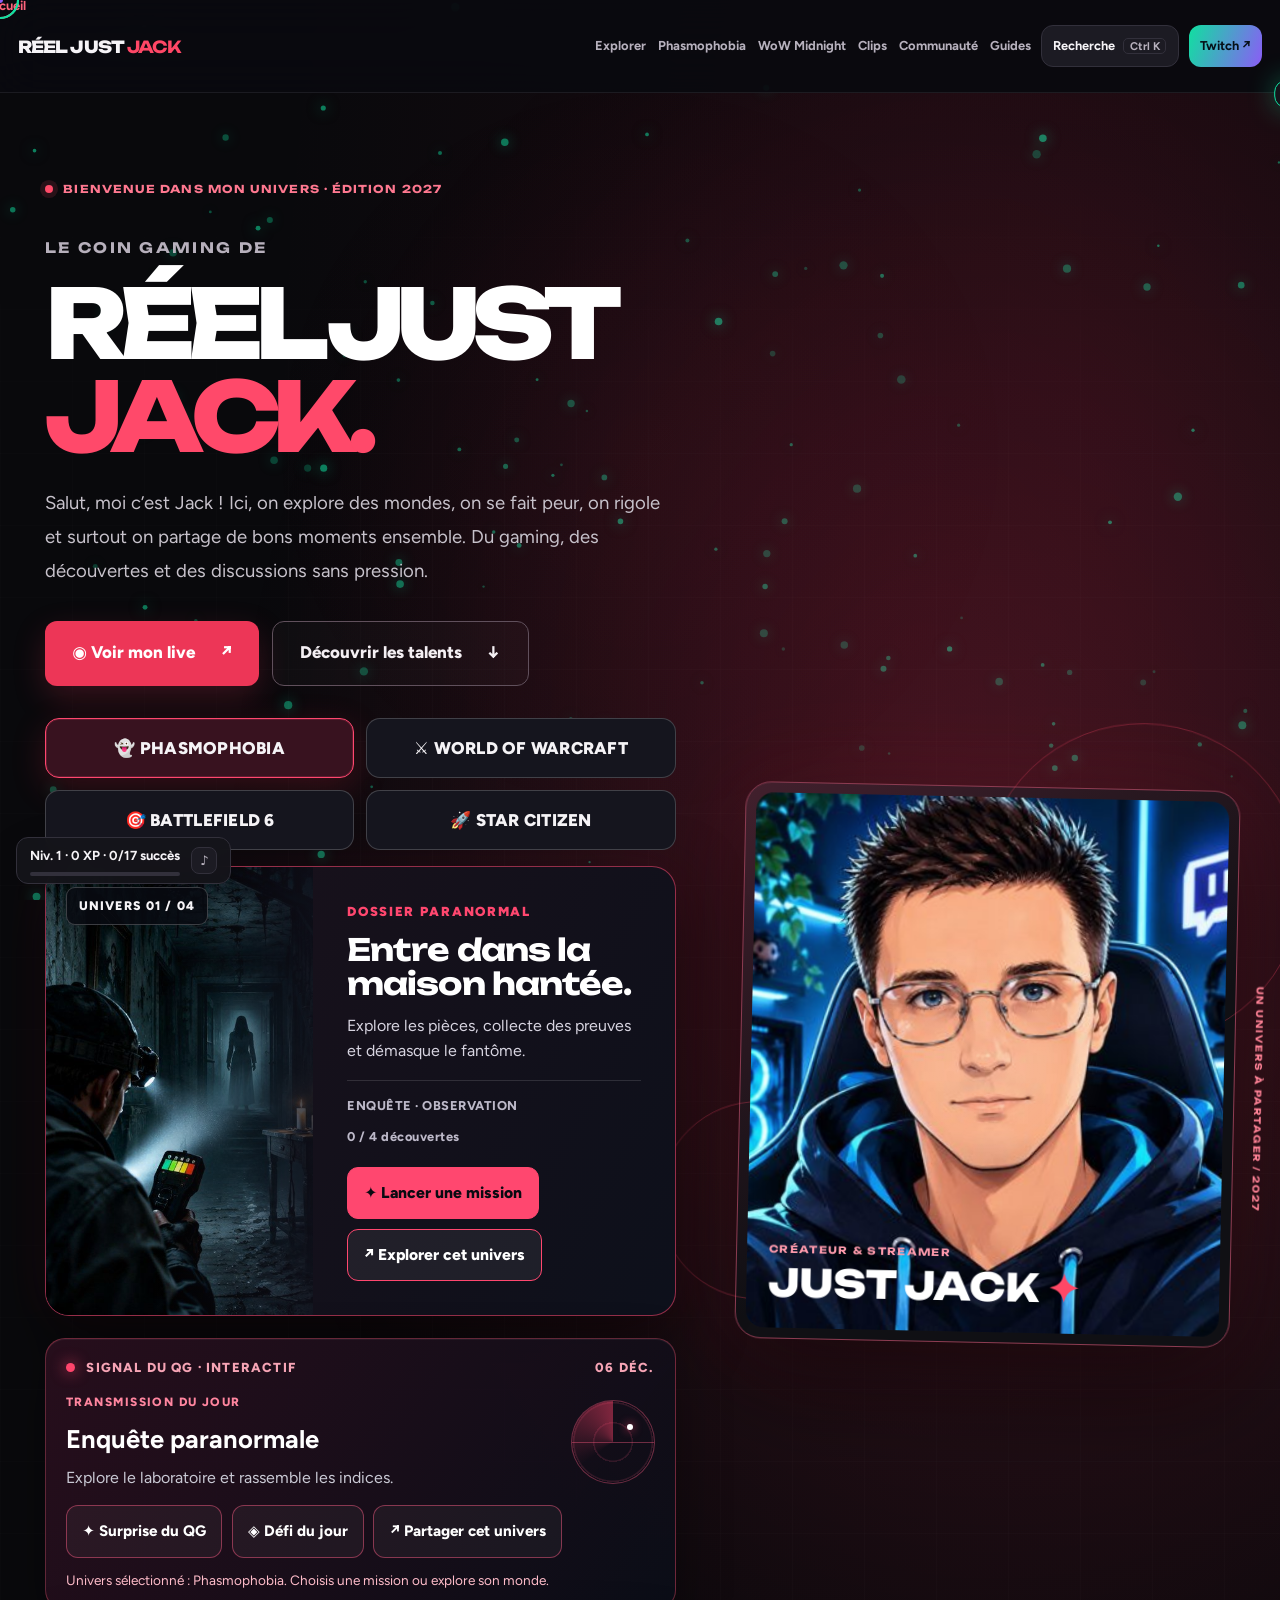
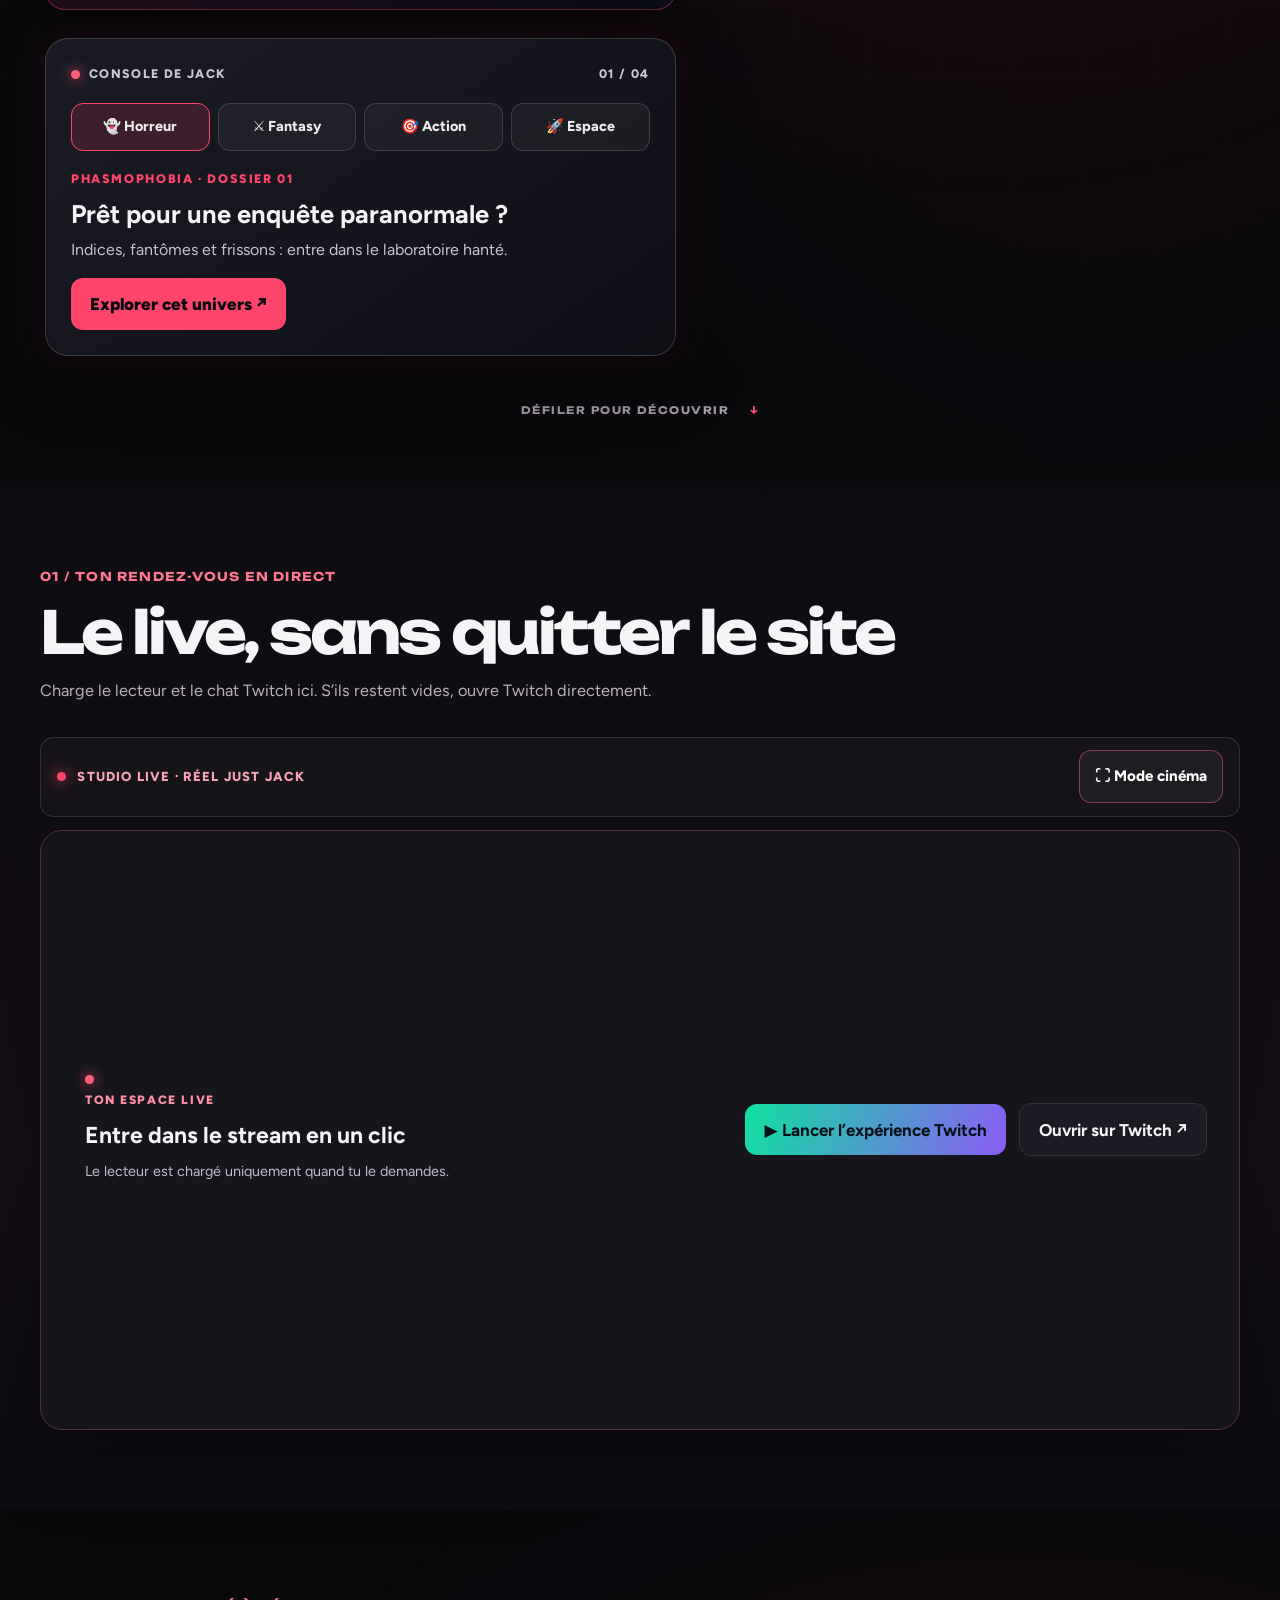
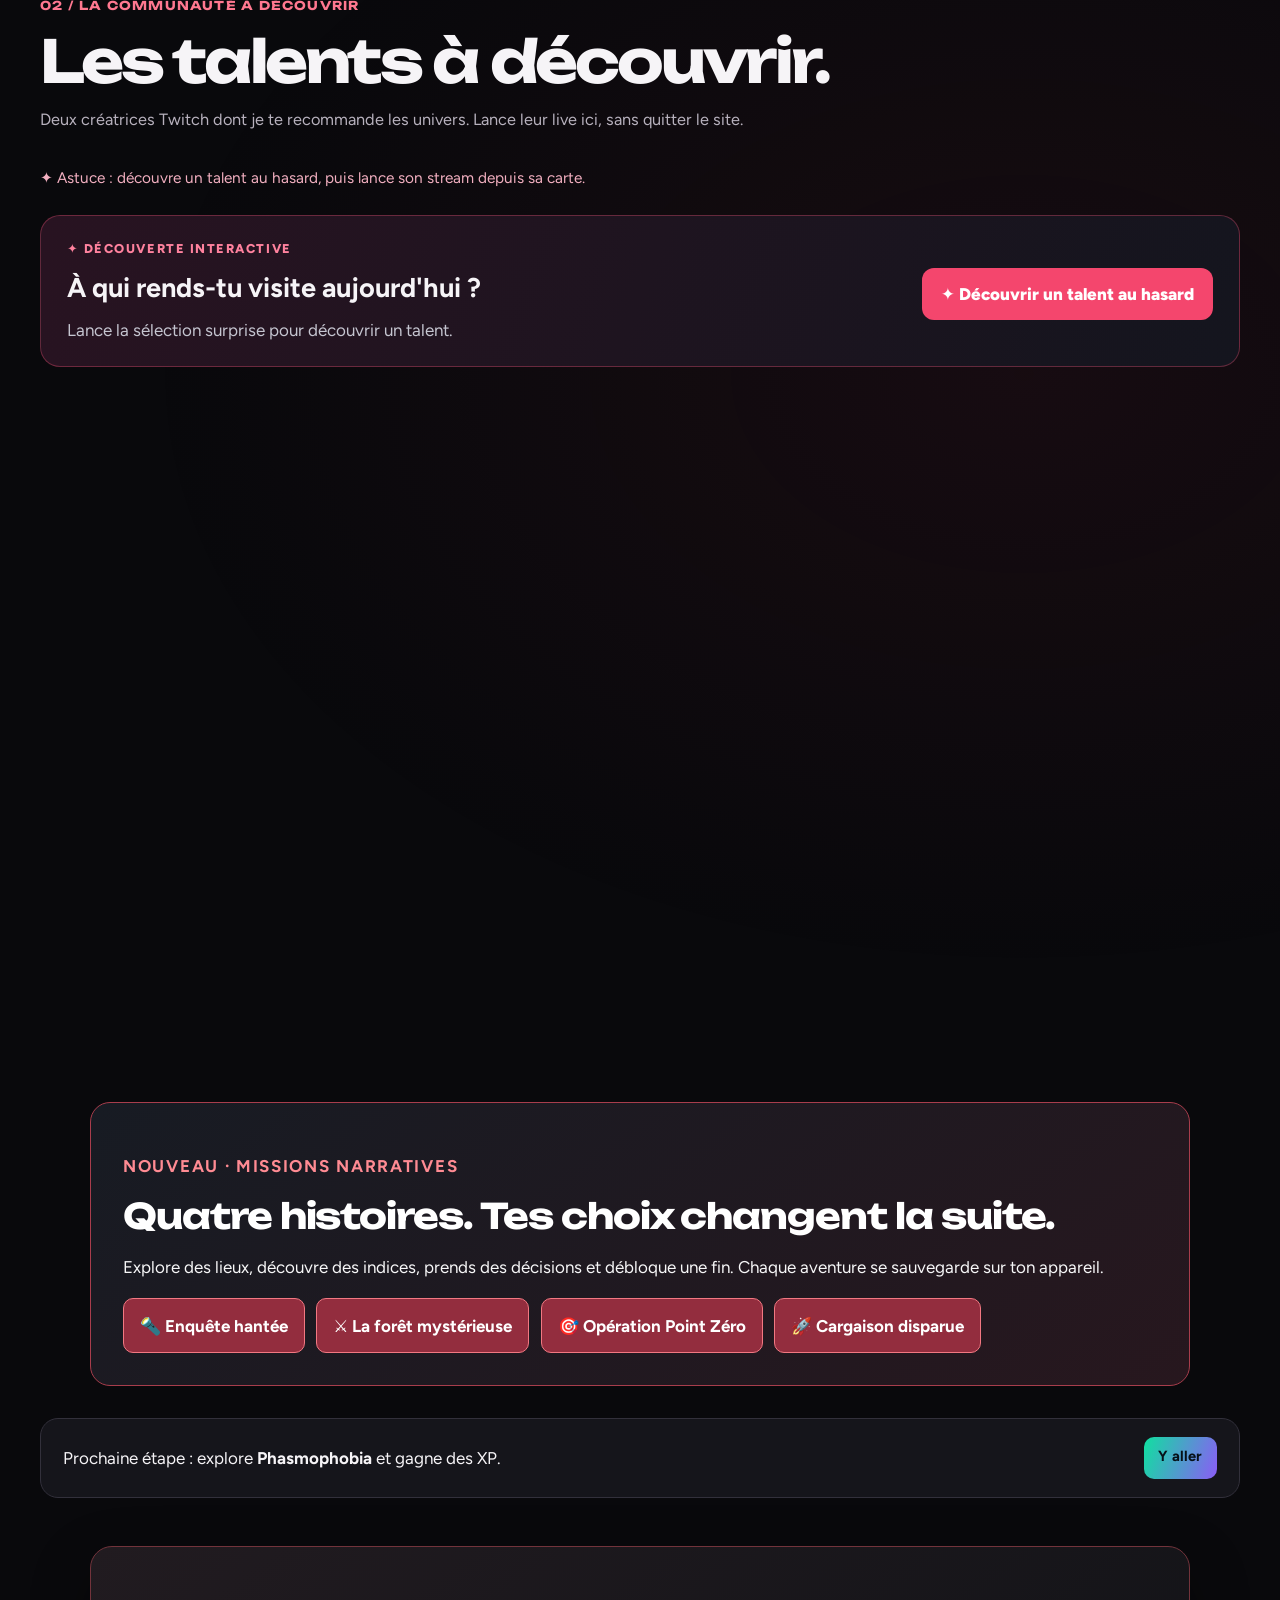
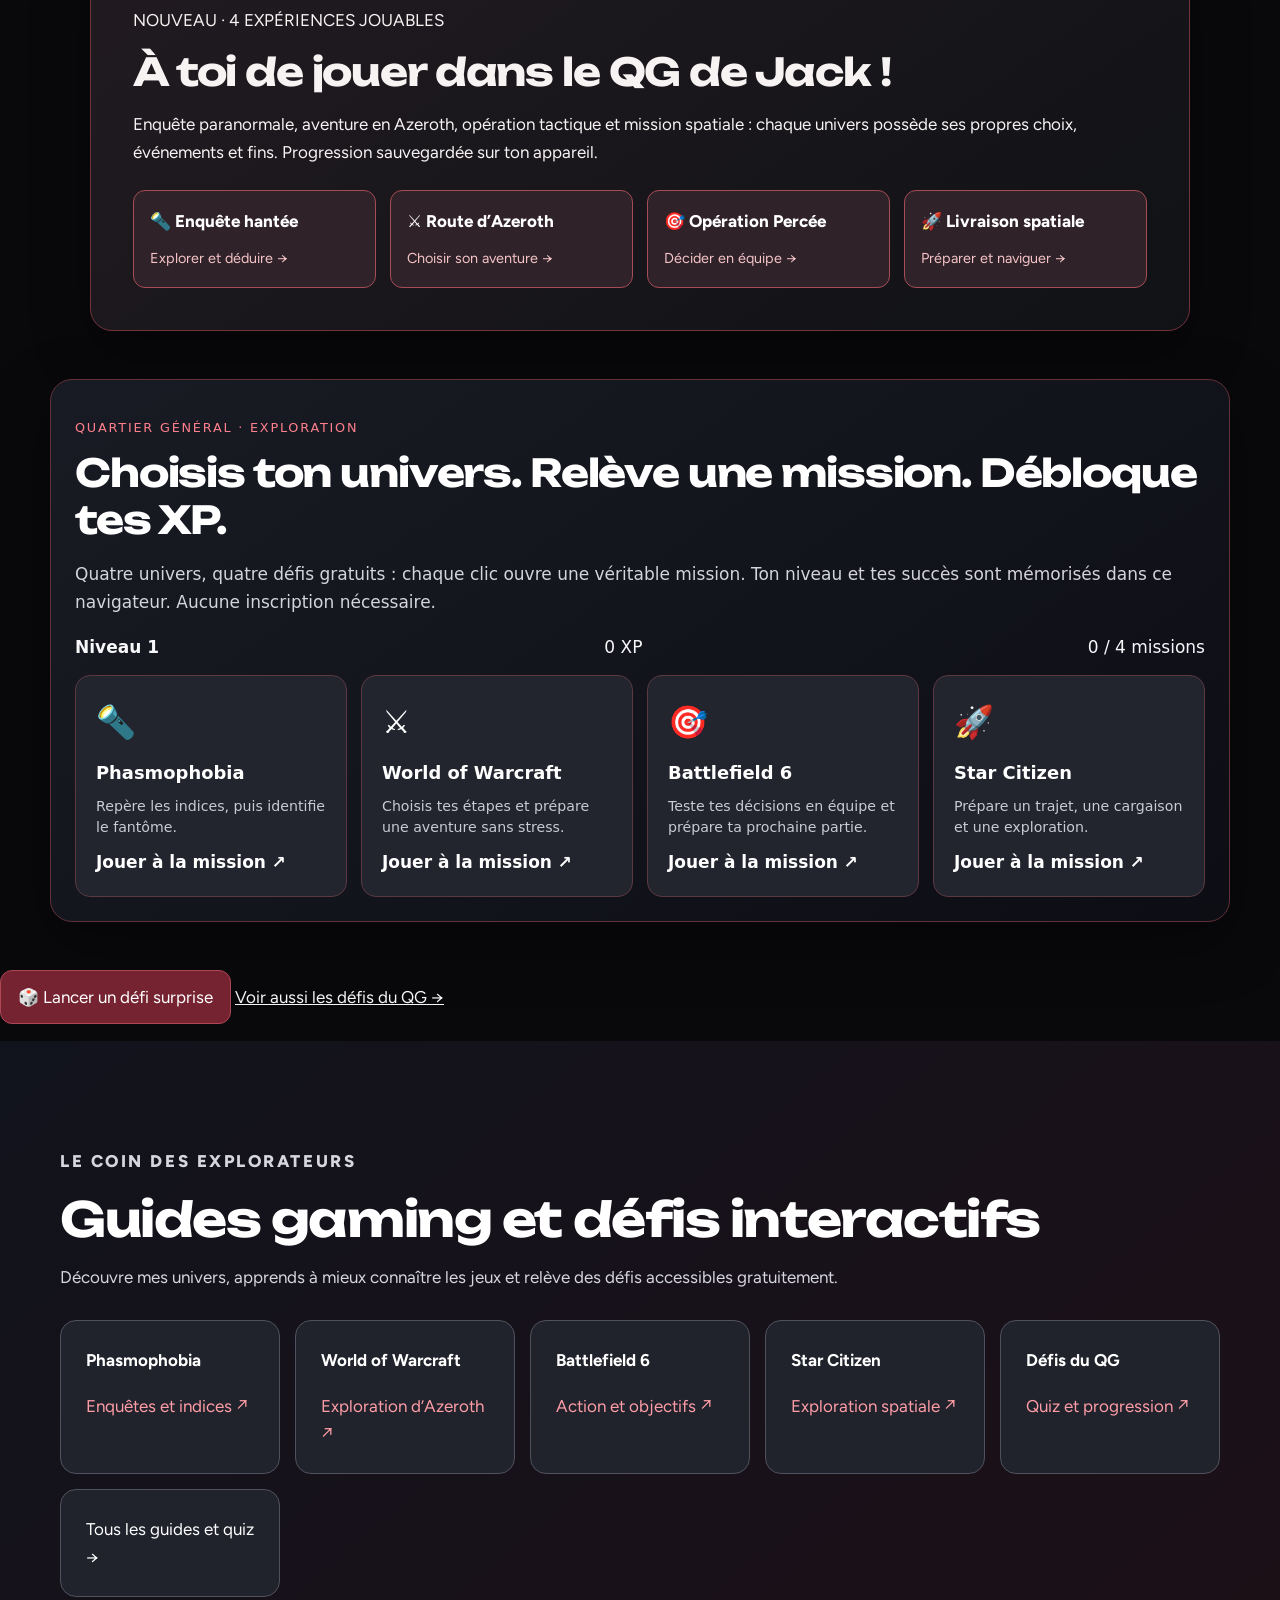
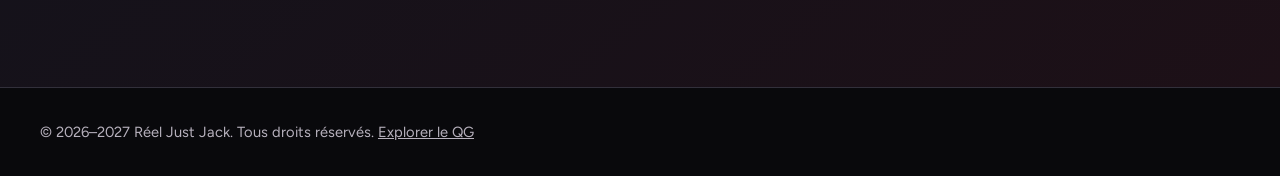
==== commit fee41fe3: "Add files via upload" ====
--- a/index.html
+++ b/index.html
@@ -3,21 +3,21 @@
 <html data-game="ph" data-theme="dark" lang="fr"><head><meta charset="utf-8"/>
 <meta content="width=device-width, initial-scale=1, viewport-fit=cover" name="viewport"/>
 <title>Réel Just Jack | WoW Midnight, Phasmophobia &amp; Star Citizen</title>
-<meta content="Lives Twitch de Réel Just Jack : identificateur de fantômes Phasmophobia, guides WoW Midnight, Star Citizen et planning." name="description"/>
-<meta content="website" property="og:type"/><meta content="Réel Just Jack | WoW Midnight, Phasmophobia, Star Citizen &amp; Battlefield 6" property="og:title"/><meta content="Lives Twitch, labo Phasmophobia, guides WoW Midnight et planning." property="og:description"/><meta content="https://dctraplan.github.io/assets/jack.jpg" property="og:image"/><meta content="#07080d" name="theme-color"/><link href="assets/favicon.svg" rel="icon" type="image/svg+xml"/><link href="https://fonts.googleapis.com" rel="preconnect"/><link crossorigin="" href="https://fonts.gstatic.com" rel="preconnect"/>
+<meta content="Lives Twitch de Réel Just Jack : identificateur de fantômes Phasmophobia, guides WoW Midnight, Star Citizen." name="description"/>
+<meta content="website" property="og:type"/><meta content="Réel Just Jack | WoW Midnight, Phasmophobia, Star Citizen &amp; Battlefield 6" property="og:title"/><meta content="Lives Twitch, labo Phasmophobia, guides WoW Midnight." property="og:description"/><meta content="https://dctraplan.github.io/assets/jack.jpg" property="og:image"/><meta content="#07080d" name="theme-color"/><link href="assets/favicon.svg" rel="icon" type="image/svg+xml"/><link href="https://fonts.googleapis.com" rel="preconnect"/><link crossorigin="" href="https://fonts.gstatic.com" rel="preconnect"/>
 <link href="https://fonts.googleapis.com/css2?family=Unbounded:wght@500;700;800&amp;family=Figtree:wght@400;500;700&amp;display=swap" rel="stylesheet"/>
-<link href="style.css?v=2027-4" rel="stylesheet"/><link href="quest.css?v=1" rel="stylesheet"/><link href="https://dctraplan.github.io/" rel="canonical"/><meta content="index,follow,max-image-preview:large" name="robots"/><meta content="https://dctraplan.github.io/" property="og:url"/><meta content="summary_large_image" name="twitter:card"/><script type="application/ld+json">{"@context": "https://schema.org", "@type": "WebSite", "name": "Real Just Jack", "alternateName": "Réel Just Jack", "url": "https://dctraplan.github.io/", "inLanguage": "fr-FR", "description": "Site officiel de Real Just Jack : Twitch, Phasmophobia, World of Warcraft, Battlefield 6 et Star Citizen."}</script><link href="seo-plus.css" rel="stylesheet"/><link href="rjj-interactif.css" rel="stylesheet"/><meta content="Real Just Jack" property="og:site_name"/><meta content="fr_FR" property="og:locale"/><link href="play-worlds.css" rel="stylesheet"/></head><body>
+<link href="style.css?v=2027-4" rel="stylesheet"/><link href="quest.css?v=1" rel="stylesheet"/><link href="https://dctraplan.github.io/" rel="canonical"/><meta content="index,follow,max-image-preview:large" name="robots"/><meta content="https://dctraplan.github.io/" property="og:url"/><meta content="summary_large_image" name="twitter:card"/><script type="application/ld+json">{"@context": "https://schema.org", "@type": "WebSite", "name": "Real Just Jack", "alternateName": "Réel Just Jack", "url": "https://dctraplan.github.io/", "inLanguage": "fr-FR", "description": "Site officiel de Real Just Jack : Twitch, Phasmophobia, World of Warcraft, Battlefield 6 et Star Citizen."}</script><link href="seo-plus.css" rel="stylesheet"/><link href="rjj-interactif.css" rel="stylesheet"/><meta content="Real Just Jack" property="og:site_name"/><meta content="fr_FR" property="og:locale"/><link href="play-worlds.css" rel="stylesheet"/><script type="application/ld+json">{"@context": "https://schema.org", "@graph": [{"@type": "WebSite", "@id": "https://dctraplan.github.io/#website", "url": "https://dctraplan.github.io/", "name": "Real Just Jack", "inLanguage": "fr-FR"}, {"@type": "Person", "name": "Real Just Jack", "url": "https://dctraplan.github.io/", "sameAs": ["https://www.twitch.tv/realjustjack", "https://www.youtube.com/@MisterJackBond", "https://www.tiktok.com/@dcjackbond", "https://www.instagram.com/jackreelly/"]}]}</script><link href="adventures.css" rel="stylesheet"/></head><body>
 <canvas id="bg"></canvas><div class="cur" id="cur"></div><div class="dot" id="dot"></div>
 <header><div class="w"><a class="brand" href="#accueil">RÉEL JUST <b>JACK</b></a>
-<nav aria-label="Navigation principale"><a data-v="accueil" href="#accueil">Accueil</a><a data-v="explorer" href="#experience">Explorer</a><a data-v="phasmo" href="#phasmo">Phasmophobia</a><a data-v="wow" href="#wow">WoW Midnight</a><a data-v="planning" href="#planning">Planning</a><a data-v="clips" href="#clips">Clips</a><a data-v="communaute" href="#communaute">Communauté</a></nav>
+<nav aria-label="Navigation principale"><a data-v="accueil" href="#accueil">Accueil</a><a data-v="explorer" href="#experience">Explorer</a><a data-v="phasmo" href="#phasmo">Phasmophobia</a><a data-v="wow" href="#wow">WoW Midnight</a><a data-v="clips" href="#clips">Clips</a><a data-v="communaute" href="#communaute">Communauté</a><a href="guides.html">Guides</a></nav>
 <button class="btn sm live" id="kb" type="button">Recherche <kbd>Ctrl K</kbd></button><a class="btn sm fill mag" href="https://www.twitch.tv/realjustjack" rel="noopener" target="_blank">Twitch ↗</a></div></header><div id="prg"></div><div aria-hidden="true" class="ambient-glow"></div>
 <main id="top"><div class="view on" data-v="accueil">
 <section class="home-intro" id="accueil"><div class="w home-layout"><div class="home-copy"><div class="home-eyebrow"><span class="home-signal"></span> BIENVENUE DANS MON UNIVERS · ÉDITION 2027</div><div class="home-identity"><span>LE COIN GAMING DE</span><h1>RÉEL JUST<br/><em>JACK.</em></h1></div><p class="home-lead">Salut, moi c’est Jack ! Ici, on explore des mondes, on se fait peur, on rigole et surtout on partage de bons moments ensemble. Du gaming, des découvertes et des discussions sans pression.</p><div class="home-cta"><a class="home-primary" href="#live">◉ Voir mon live <span>↗</span></a><a class="home-secondary" href="#talents">Découvrir les talents <span>↓</span></a></div><div aria-label="Choisir un univers gaming" class="home-tags home-world-tabs" role="group"><button aria-pressed="true" class="world-tab is-selected" data-stage-world="ph" type="button">👻 PHASMOPHOBIA</button><button aria-pressed="false" class="world-tab" data-stage-world="wow" type="button">⚔ WORLD OF WARCRAFT</button><button aria-pressed="false" class="world-tab" data-stage-world="bf" type="button">🎯 BATTLEFIELD 6</button><button aria-pressed="false" class="world-tab" data-stage-world="sc" type="button">🚀 STAR CITIZEN</button></div>
-<div aria-label="Univers sélectionné" class="rjj-stage" data-stage="ph" id="rjj-stage"><div class="rjj-stage-visual"><img alt="Ambiance Phasmophobia" decoding="async" id="rjj-stage-image" loading="lazy" src="assets/phasmophobia.jpg"/><span class="rjj-stage-index" id="rjj-stage-index">UNIVERS 01 / 04</span></div><div class="rjj-stage-content"><span class="rjj-stage-kicker" id="rjj-stage-kicker">DOSSIER PARANORMAL</span><h2 id="rjj-stage-title">Entre dans la maison hantée.</h2><p id="rjj-stage-desc">Explore les pièces, collecte des preuves et démasque le fantôme.</p><div class="rjj-stage-mini"><span id="rjj-stage-stat">ENQUÊTE · OBSERVATION</span><span id="rjj-stage-progress">0 / 4 découvertes</span></div><div class="rjj-stage-actions"><button id="rjj-stage-mission" type="button">✦ Lancer une mission</button><button id="rjj-stage-enter" type="button">↗ Explorer cet univers</button></div><div class="rjj-stage-challenge" hidden="" id="rjj-stage-challenge"><strong id="rjj-stage-question"></strong><div class="rjj-stage-answers" id="rjj-stage-answers"></div><p aria-live="polite" id="rjj-stage-result" role="status"></p></div></div></div><div aria-label="Centre de commande interactif" class="ultimate-command"><div class="ultimate-command-head"><span><span class="ultimate-led"></span> SIGNAL DU QG · INTERACTIF</span><span aria-live="off" id="ultimate-clock">PARIS</span></div><div class="ultimate-command-main"><div><small>TRANSMISSION DU JOUR</small><strong id="ultimate-daily-title">Initialisation du QG…</strong><p id="ultimate-daily-text">Choisis ton univers et lance une découverte.</p></div><div aria-hidden="true" class="ultimate-radar"><span></span><i></i></div></div><div class="ultimate-command-actions"><button id="ultimate-random" type="button">✦ Surprise du QG</button><button id="ultimate-daily" type="button">◈ Défi du jour</button><button id="ultimate-copy" type="button">↗ Partager cet univers</button></div><div aria-live="polite" class="ultimate-feedback" id="ultimate-feedback" role="status">Prêt à explorer ?</div></div><div aria-label="Console interactive de Jack" class="home-console"><div class="home-console-top"><span><i class="console-dot"></i> CONSOLE DE JACK</span><span id="home-console-count">01 / 04</span></div><div aria-label="Changer l'ambiance de la présentation" class="home-world-switch" role="group"><button aria-pressed="true" class="active" data-home-world="ph" type="button">👻 Horreur</button><button aria-pressed="false" data-home-world="wow" type="button">⚔️ Fantasy</button><button aria-pressed="false" data-home-world="bf" type="button">🎯 Action</button><button aria-pressed="false" data-home-world="sc" type="button">🚀 Espace</button></div><div class="home-console-content"><span id="home-world-tag">PHASMOPHOBIA · DOSSIER 01</span><strong id="home-world-title">Prêt pour une enquête paranormale ?</strong><p id="home-world-description">Choisis une ambiance et découvre ce qui t'attend dans l'univers de Jack.</p><button id="home-world-go" type="button">Explorer cet univers ↗</button></div></div></div><div class="home-portrait" id="portrait-3d"><div aria-hidden="true" class="home-scene" id="home-scene"></div><div class="home-orbit orbit-one"></div><div class="home-orbit orbit-two"></div><img alt="Portrait illustré de Jack" decoding="async" fetchpriority="high" loading="lazy" src="assets/jack.jpg"/><div class="portrait-label"><span>CRÉATEUR &amp; STREAMER</span><strong>JUST JACK <i>✦</i></strong></div><span class="portrait-side">UN UNIVERS À PARTAGER / 2027</span></div></div><a class="home-scroll" href="#live">DÉFILER POUR DÉCOUVRIR <span>↓</span></a></section>
+<div aria-label="Univers sélectionné" class="rjj-stage" data-stage="ph" id="rjj-stage"><div class="rjj-stage-visual"><img alt="Ambiance Phasmophobia" decoding="async" height="724" id="rjj-stage-image" loading="lazy" src="assets/phasmophobia.jpg" width="724"/><span class="rjj-stage-index" id="rjj-stage-index">UNIVERS 01 / 04</span></div><div class="rjj-stage-content"><span class="rjj-stage-kicker" id="rjj-stage-kicker">DOSSIER PARANORMAL</span><h2 id="rjj-stage-title">Entre dans la maison hantée.</h2><p id="rjj-stage-desc">Explore les pièces, collecte des preuves et démasque le fantôme.</p><div class="rjj-stage-mini"><span id="rjj-stage-stat">ENQUÊTE · OBSERVATION</span><span id="rjj-stage-progress">0 / 4 découvertes</span></div><div class="rjj-stage-actions"><button id="rjj-stage-mission" type="button">✦ Lancer une mission</button><button id="rjj-stage-enter" type="button">↗ Explorer cet univers</button></div><div class="rjj-stage-challenge" hidden="" id="rjj-stage-challenge"><strong id="rjj-stage-question"></strong><div class="rjj-stage-answers" id="rjj-stage-answers"></div><p aria-live="polite" id="rjj-stage-result" role="status"></p></div></div></div><div aria-label="Centre de commande interactif" class="ultimate-command"><div class="ultimate-command-head"><span><span class="ultimate-led"></span> SIGNAL DU QG · INTERACTIF</span><span aria-live="off" id="ultimate-clock">PARIS</span></div><div class="ultimate-command-main"><div><small>TRANSMISSION DU JOUR</small><strong id="ultimate-daily-title">Initialisation du QG…</strong><p id="ultimate-daily-text">Choisis ton univers et lance une découverte.</p></div><div aria-hidden="true" class="ultimate-radar"><span></span><i></i></div></div><div class="ultimate-command-actions"><button id="ultimate-random" type="button">✦ Surprise du QG</button><button id="ultimate-daily" type="button">◈ Défi du jour</button><button id="ultimate-copy" type="button">↗ Partager cet univers</button></div><div aria-live="polite" class="ultimate-feedback" id="ultimate-feedback" role="status">Prêt à explorer ?</div></div><div aria-label="Console interactive de Jack" class="home-console"><div class="home-console-top"><span><i class="console-dot"></i> CONSOLE DE JACK</span><span id="home-console-count">01 / 04</span></div><div aria-label="Changer l'ambiance de la présentation" class="home-world-switch" role="group"><button aria-pressed="true" class="active" data-home-world="ph" type="button">👻 Horreur</button><button aria-pressed="false" data-home-world="wow" type="button">⚔️ Fantasy</button><button aria-pressed="false" data-home-world="bf" type="button">🎯 Action</button><button aria-pressed="false" data-home-world="sc" type="button">🚀 Espace</button></div><div class="home-console-content"><span id="home-world-tag">PHASMOPHOBIA · DOSSIER 01</span><strong id="home-world-title">Prêt pour une enquête paranormale ?</strong><p id="home-world-description">Choisis une ambiance et découvre ce qui t'attend dans l'univers de Jack.</p><button id="home-world-go" type="button">Explorer cet univers ↗</button></div></div></div><div class="home-portrait" id="portrait-3d"><div aria-hidden="true" class="home-scene" id="home-scene"></div><div class="home-orbit orbit-one"></div><div class="home-orbit orbit-two"></div><img alt="Portrait illustré de Jack" decoding="async" fetchpriority="high" height="420" loading="eager" src="assets/jack.jpg" width="420"/><div class="portrait-label"><span>CRÉATEUR &amp; STREAMER</span><strong>JUST JACK <i>✦</i></strong></div><span class="portrait-side">UN UNIVERS À PARTAGER / 2027</span></div></div><a class="home-scroll" href="#live">DÉFILER POUR DÉCOUVRIR <span>↓</span></a></section>
 <section class="s" id="live"><div class="w"><span class="section-eyebrow">01 / TON RENDEZ-VOUS EN DIRECT</span><h2>Le live, sans quitter le site</h2><p class="sub">Charge le lecteur et le chat Twitch ici. S’ils restent vides, ouvre Twitch directement.</p><div class="ultimate-live-toolbar"><span><span class="ultimate-led"></span> STUDIO LIVE · RÉEL JUST JACK</span><button aria-pressed="false" id="ultimate-theater" type="button">⛶ Mode cinéma</button></div><div class="card lv" id="lv"><div class="lvb"><div class="home-live-guide"><span class="home-live-pulse"></span><span>TON ESPACE LIVE</span><strong>Entre dans le stream en un clic</strong><small>Le lecteur est chargé uniquement quand tu le demandes.</small></div><button class="btn fill mag" id="ld" type="button">▶ Lancer l’expérience Twitch</button><a class="btn mag" href="https://www.twitch.tv/realjustjack" rel="noopener" target="_blank">Ouvrir sur Twitch ↗</a></div></div></div></section>
 <section class="s" id="talents"><div class="w"><span class="section-eyebrow">02 / LA COMMUNAUTÉ À DÉCOUVRIR</span><h2>Les talents à découvrir.</h2><p class="sub">Deux créatrices Twitch dont je te recommande les univers. Lance leur live ici, sans quitter le site.</p>
-<div class="ultimate-talent-note">✦ Astuce : découvre un talent au hasard, puis lance son stream depuis sa carte.</div><div class="home-talent-spotlight"><div><span>✦ DÉCOUVERTE INTERACTIVE</span><strong id="talent-highlight-title">À qui rends-tu visite aujourd'hui ?</strong><p id="talent-highlight-description">Lance la sélection surprise pour découvrir un talent.</p></div><button id="talent-surprise" type="button">✦ Découvrir un talent au hasard</button></div><div class="friends"><article class="card tilt"><div class="fi"><img alt="Portrait manga de DamePiouPiou" decoding="async" loading="lazy" src="assets/damepioupiou.jpg"/></div><div class="fc"><span class="eb">CRÉATRICE TWITCH</span><span aria-hidden="true" class="talent-glow">✦</span><h3>DamePiouPiou</h3><p>Des jeux d’horreur, des moments chill et du multigaming ! Entre frissons, découvertes et bonne humeur, viens partager des lives variés dans une ambiance conviviale.</p><div class="acts"><button class="btn fill mag wt" data-ch="damepioupiou" type="button">Regarder ici</button><a class="btn mag" href="https://www.twitch.tv/damepioupiou" rel="noopener" target="_blank">Sa chaîne ↗</a></div></div></article>
-<article class="card tilt"><div class="fi"><img alt="Portrait manga d’Eiwen" decoding="async" loading="lazy" src="assets/eiwen.jpg"/></div><div class="fc"><span class="eb">CRÉATRICE TWITCH</span><span aria-hidden="true" class="talent-glow">✦</span><h3>Eiwen</h3><p>Des lives autour du dessin et de la créativité, avec de temps en temps des sessions de jeux vidéo. Un rendez-vous pour découvrir son univers.</p><div class="acts"><button class="btn fill mag wt" data-ch="eiwen_" type="button">Regarder ici</button><a class="btn mag" href="https://www.twitch.tv/eiwen_" rel="noopener" target="_blank">Sa chaîne ↗</a></div></div></article></div>
+<div class="ultimate-talent-note">✦ Astuce : découvre un talent au hasard, puis lance son stream depuis sa carte.</div><div class="home-talent-spotlight"><div><span>✦ DÉCOUVERTE INTERACTIVE</span><strong id="talent-highlight-title">À qui rends-tu visite aujourd'hui ?</strong><p id="talent-highlight-description">Lance la sélection surprise pour découvrir un talent.</p></div><button id="talent-surprise" type="button">✦ Découvrir un talent au hasard</button></div><div class="friends"><article class="card tilt"><div class="fi"><img alt="Portrait manga de DamePiouPiou" decoding="async" height="363" loading="lazy" src="assets/damepioupiou.jpg" width="700"/></div><div class="fc"><span class="eb">CRÉATRICE TWITCH</span><span aria-hidden="true" class="talent-glow">✦</span><h3>DamePiouPiou</h3><p>Des jeux d’horreur, des moments chill et du multigaming ! Entre frissons, découvertes et bonne humeur, viens partager des lives variés dans une ambiance conviviale.</p><div class="acts"><button class="btn fill mag wt" data-ch="damepioupiou" type="button">Regarder ici</button><a class="btn mag" href="https://www.twitch.tv/damepioupiou" rel="noopener" target="_blank">Sa chaîne ↗</a></div></div></article>
+<article class="card tilt"><div class="fi"><img alt="Portrait manga d’Eiwen" decoding="async" height="525" loading="lazy" src="assets/eiwen.jpg" width="700"/></div><div class="fc"><span class="eb">CRÉATRICE TWITCH</span><span aria-hidden="true" class="talent-glow">✦</span><h3>Eiwen</h3><p>Des lives autour du dessin et de la créativité, avec de temps en temps des sessions de jeux vidéo. Un rendez-vous pour découvrir son univers.</p><div class="acts"><button class="btn fill mag wt" data-ch="eiwen_" type="button">Regarder ici</button><a class="btn mag" href="https://www.twitch.tv/eiwen_" rel="noopener" target="_blank">Sa chaîne ↗</a></div></div></article></div>
 </div></section></div><div class="view" data-v="explorer"><div class="legacy-controls" hidden=""><div class="gs"><button data-g="ph"></button><button data-g="wow"></button><button data-g="sc"></button><button data-g="bf"></button></div><p id="gd"></p><div data-g="ph" id="stage"><div class="chip" id="chip"></div></div><div id="mq"></div></div><section aria-labelledby="hq-title" class="hq-section" id="qg"><div class="w">
 <div class="hq-top"><div><span class="section-eyebrow">RÉEL JUST JACK · QUARTIER GÉNÉRAL 2027</span><h2 id="hq-title">Ton aventure <span>commence ici.</span></h2><p>Accomplis des missions, débloque des succès et progresse en explorant les univers. Tout est gratuit et sauvegardé sur cet appareil.</p></div><div class="hq-profile"><span class="hq-avatar">★</span><div><small>TON PROFIL D'EXPLORATEUR</small><strong id="hq-level">Niveau 1</strong><span id="hq-xp-label">0 / 150 XP</span></div></div></div>
 <div aria-label="Progression vers le prochain niveau" aria-valuemax="100" aria-valuemin="0" aria-valuenow="0" class="hq-progress" id="hq-progress" role="progressbar"><span id="hq-progress-fill"></span></div>
@@ -27,31 +27,29 @@
 <div class="hq-footer"><div><b>Une mission spéciale chaque semaine</b><p id="hq-weekly-text">Découvre les mondes de Jack et accomplis le défi hebdomadaire.</p></div><button id="hq-weekly-button" type="button">Voir mon défi hebdomadaire ↗</button><button class="hq-reset" id="hq-reset" type="button">Réinitialiser ma progression</button></div>
 </div></section>
 <section aria-label="Expéditions et passeport gaming" class="quest-section" id="quest-zone"></section><section class="s future" id="experience"><div class="w">
-<div class="future-heading"><div><span class="future-kicker">REAL JUST JACK / EXPERIENCE 2027</span><h2>Tu ne visites pas un site.<br/><span>Tu entres dans l'univers.</span></h2><p class="sub">Un espace à explorer à ton rythme. Chaque carte ouvre une vraie expérience interactive.</p></div><div class="future-profile"><img alt="Jack en avatar" decoding="async" loading="lazy" src="assets/jack.jpg"/><div><b>Bienvenue dans le QG</b><small>Ta progression reste sur cet appareil</small></div></div></div>
+<div class="future-heading"><div><span class="future-kicker">REAL JUST JACK / EXPERIENCE 2027</span><h2>Tu ne visites pas un site.<br/><span>Tu entres dans l'univers.</span></h2><p class="sub">Un espace à explorer à ton rythme. Chaque carte ouvre une vraie expérience interactive.</p></div><div class="future-profile"><img alt="Jack en avatar" decoding="async" height="420" loading="lazy" src="assets/jack.jpg" width="420"/><div><b>Bienvenue dans le QG</b><small>Ta progression reste sur cet appareil</small></div></div></div>
 <div class="future-grid">
-<article class="future-card feature-spotlight"><div class="future-top"><span>01 / DÉCOUVRIR</span><span class="future-dot">● EN EXPLORATION</span></div><h3>Quelle aventure<br/>ce soir ?</h3><p>Laisse le hasard choisir ton prochain univers et ouvre-le en un clic.</p><div aria-live="polite" class="future-wheel" id="future-wheel"><img alt="Illustration de l'univers sélectionné" decoding="async" loading="lazy" src="assets/phasmophobia.jpg"/><div><small>TON DESTIN</small><strong id="future-choice">PHASMOPHOBIA</strong></div></div><div class="future-actions"><button class="future-btn primary" id="future-spin" type="button">✦ Tirer un univers</button><button class="future-btn" id="future-open" type="button">Explorer ↗</button></div></article>
+<article class="future-card feature-spotlight"><div class="future-top"><span>01 / DÉCOUVRIR</span><span class="future-dot">● EN EXPLORATION</span></div><h3>Quelle aventure<br/>ce soir ?</h3><p>Laisse le hasard choisir ton prochain univers et ouvre-le en un clic.</p><div aria-live="polite" class="future-wheel" id="future-wheel"><img alt="Illustration de l'univers sélectionné" decoding="async" height="724" loading="lazy" src="assets/phasmophobia.jpg" width="724"/><div><small>TON DESTIN</small><strong id="future-choice">PHASMOPHOBIA</strong></div></div><div class="future-actions"><button class="future-btn primary" id="future-spin" type="button">✦ Tirer un univers</button><button class="future-btn" id="future-open" type="button">Explorer ↗</button></div></article>
 <article class="future-card"><div class="future-top"><span>02 / JOUER</span><span>MINI-DÉFI</span></div><h3>Le défi express</h3><p>Teste ta culture gaming. Une nouvelle question à chaque partie.</p><div aria-live="polite" class="future-quiz" id="future-quiz"></div><button class="future-btn" id="future-next" type="button">Question suivante ↻</button><small id="future-score">0 bonne réponse</small></article>
 <article class="future-card"><div class="future-top"><span>03 / COLLECTIONNER</span><span>TON ESPACE</span></div><h3>Ton carnet d'aventure</h3><p>Garde tes univers préférés sous la main. Sans compte et sans inscription.</p><div class="future-favs" id="future-favs"></div><div aria-live="polite" class="future-saved" id="future-saved"></div></article>
 <article class="future-card feature-social"><div class="future-top"><span>04 / PARTAGER</span><span>COMMUNAUTÉ</span></div><h3>Le QG ne dort jamais.</h3><p>Retrouve les lives, les vidéos et les autres aventuriers. Entre dans la communauté de Jack.</p><div class="future-social-links"><a href="https://www.twitch.tv/realjustjack" rel="noopener" target="_blank">◉ Regarder sur Twitch <span>↗</span></a><a href="https://discord.gg/JyPCrqqf5z" rel="noopener" target="_blank">✳ Rejoindre Discord <span>↗</span></a><a href="https://www.youtube.com/@MisterJackBond" rel="noopener" target="_blank">▷ Découvrir les vidéos <span>↗</span></a></div><button class="future-btn" id="future-share" type="button">Partager le site ↗</button><small aria-live="polite" id="future-share-status"></small></article>
 </div><div class="future-strip"><span>✦ QUATRE UNIVERS</span><span>✦ DES DÉFIS INTERACTIFS</span><span>✦ DES DÉCOUVERTES À CHAQUE VISITE</span><button aria-pressed="false" id="future-motion" type="button">Réduire les animations</button></div>
 </div></section>
-<section class="portal-section" id="portails"><div class="w"><div class="portal-heading"><span class="section-eyebrow">EXPÉRIENCE INTERACTIVE / 2027</span><h2>Quatre mondes.<br/><span class="portal-accent">Une seule aventure.</span></h2><p>Explore les univers de Jack : sélectionne un portail, fais pivoter la scène et découvre une destination unique.</p></div><div class="portal-shell" id="portal-shell"><div aria-label="Portail interactif des univers" class="portal-scene" id="portal-scene"><div class="portal-halo"></div><div class="portal-ring ring-a"></div><div class="portal-ring ring-b"></div><div class="portal-core"><img alt="Phasmophobia" decoding="async" id="portal-art" loading="lazy" src="assets/phasmophobia.jpg"/><div class="portal-overlay"><span id="portal-kicker">DOSSIER 01 / ENQUÊTE</span><strong id="portal-name">PHASMOPHOBIA</strong></div></div><div class="portal-floor"></div></div><div class="portal-details"><span class="portal-label">SÉLECTIONNE TON MONDE</span><div aria-label="Choix de l'univers" class="portal-choices" role="group"><button aria-pressed="true" class="selected" data-portal="ph" type="button">01 <b>Phasmophobia</b></button><button aria-pressed="false" data-portal="wow" type="button">02 <b>WoW Midnight</b></button><button aria-pressed="false" data-portal="bf" type="button">03 <b>Battlefield 6</b></button><button aria-pressed="false" data-portal="sc" type="button">04 <b>Star Citizen</b></button></div><p aria-live="polite" id="portal-description">Analyse les indices et identifie les entités dans le laboratoire interactif.</p><div class="portal-actions"><button id="portal-surprise" type="button">✦ Destination surprise</button><a href="#labo" id="portal-enter">Entrer dans l'univers ↗</a></div><p class="portal-hint">Sur ordinateur, déplace ta souris sur le portail pour explorer sa profondeur.</p></div></div></div></section><section class="s" id="univers"><div class="w"><h2>Choisis ton univers</h2><p class="sub">Chaque jeu change la couleur du site. Passe la souris sur une carte.</p>
+<section class="portal-section" id="portails"><div class="w"><div class="portal-heading"><span class="section-eyebrow">EXPÉRIENCE INTERACTIVE / 2027</span><h2>Quatre mondes.<br/><span class="portal-accent">Une seule aventure.</span></h2><p>Explore les univers de Jack : sélectionne un portail, fais pivoter la scène et découvre une destination unique.</p></div><div class="portal-shell" id="portal-shell"><div aria-label="Portail interactif des univers" class="portal-scene" id="portal-scene"><div class="portal-halo"></div><div class="portal-ring ring-a"></div><div class="portal-ring ring-b"></div><div class="portal-core"><img alt="Phasmophobia" decoding="async" height="724" id="portal-art" loading="lazy" src="assets/phasmophobia.jpg" width="724"/><div class="portal-overlay"><span id="portal-kicker">DOSSIER 01 / ENQUÊTE</span><strong id="portal-name">PHASMOPHOBIA</strong></div></div><div class="portal-floor"></div></div><div class="portal-details"><span class="portal-label">SÉLECTIONNE TON MONDE</span><div aria-label="Choix de l'univers" class="portal-choices" role="group"><button aria-pressed="true" class="selected" data-portal="ph" type="button">01 <b>Phasmophobia</b></button><button aria-pressed="false" data-portal="wow" type="button">02 <b>WoW Midnight</b></button><button aria-pressed="false" data-portal="bf" type="button">03 <b>Battlefield 6</b></button><button aria-pressed="false" data-portal="sc" type="button">04 <b>Star Citizen</b></button></div><p aria-live="polite" id="portal-description">Analyse les indices et identifie les entités dans le laboratoire interactif.</p><div class="portal-actions"><button id="portal-surprise" type="button">✦ Destination surprise</button><a href="#labo" id="portal-enter">Entrer dans l'univers ↗</a></div><p class="portal-hint">Sur ordinateur, déplace ta souris sur le portail pour explorer sa profondeur.</p></div></div></div></section><section class="s" id="univers"><div class="w"><h2>Choisis ton univers</h2><p class="sub">Chaque jeu change la couleur du site. Passe la souris sur une carte.</p>
 <div class="uni">
 <a class="card tilt" data-g="ph" href="#labo"><span class="ic">PHASMOPHOBIA</span><h3>Identifie les fantômes</h3><p>Sélectionne les preuves, élimine les suspects et lis l’astuce de chaque entité.</p><span class="go">Ouvrir le labo ↗</span></a>
 <a class="card tilt" data-g="wow" href="#wow"><span class="ic">WORLD OF WARCRAFT</span><h3>Midnight, boss par boss</h3><p>9 donjons et 6 raids, avec leurs boss, consultables et filtrables.</p><span class="go">Explorer Midnight ↗</span></a>
-<a class="card tilt" data-g="bf" href="#planning"><span class="ic">BATTLEFIELD 6</span><h3>Action sur le champ de bataille</h3><p>Des parties intenses, des moments d’équipe et le chat en renfort.</p><span class="go">Voir le planning ↗</span></a>
-<a class="card tilt" data-g="sc" href="#planning"><span class="ic">STAR CITIZEN</span><h3>En route vers le ’verse</h3><p>Exploration spatiale en direct, avec le chat à bord.</p><span class="go">Voir les lives ↗</span></a></div></div></section></div><div class="view" data-v="phasmo"><section aria-label="Expérience Phasmophobia" class="world-zone haunted"><div class="world-intro"><span class="world-kicker">DOSSIER PARANORMAL · EXPÉRIENCE INTERACTIVE</span><h2>Entre dans la maison <em>hantée.</em></h2><p>Explore trois pièces. Active les instruments pour révéler des indices, puis utilise le laboratoire des preuves juste en dessous.</p></div><div class="haunt-layout"><div class="haunt-stage" id="haunt-stage"><div class="haunt-fog"></div><div class="haunt-door"><span id="haunt-symbol">?</span></div><div class="haunt-floor"></div><span class="haunt-room-name" id="haunt-room-name">ENTRÉE · 00:13</span></div><div class="world-console"><div class="console-top"><span class="live-led"></span> JOURNAL D'ENQUÊTE <span id="haunt-count">0 / 3 indices</span></div><div aria-label="Choisir une pièce" class="room-tabs" role="group"><button aria-pressed="true" data-room="hall" type="button">01 Entrée</button><button aria-pressed="false" data-room="kitchen" type="button">02 Cuisine</button><button aria-pressed="false" data-room="basement" type="button">03 Sous-sol</button></div><p aria-live="polite" id="haunt-story">Un courant d'air froid traverse l'entrée. Quelque chose t'observe.</p><button class="world-action" id="haunt-scan" type="button">◉ Scanner la pièce</button><div aria-live="polite" class="haunt-evidence" id="haunt-evidence">Aucun indice découvert pour le moment.</div><button class="world-reset" id="haunt-reset" type="button">Recommencer l'enquête ↻</button></div></div></section><section class="s" id="labo"><div class="w"><h2>Le labo Phasmophobia</h2>
+<a class="card tilt" data-g="bf" href="#clips"><span class="ic">BATTLEFIELD 6</span><h3>Action sur le champ de bataille</h3><p>Des parties intenses, des moments d’équipe et le chat en renfort.</p><span class="go">Voir les clips ↗</span></a>
+<a class="card tilt" data-g="sc" href="#clips"><span class="ic">STAR CITIZEN</span><h3>En route vers le ’verse</h3><p>Exploration spatiale en direct, avec le chat à bord.</p><span class="go">Voir les lives ↗</span></a></div></div></section></div><div class="view" data-v="phasmo"><section aria-label="Expérience Phasmophobia" class="world-zone haunted"><div class="world-intro"><span class="world-kicker">DOSSIER PARANORMAL · EXPÉRIENCE INTERACTIVE</span><h2>Entre dans la maison <em>hantée.</em></h2><p>Explore trois pièces. Active les instruments pour révéler des indices, puis utilise le laboratoire des preuves juste en dessous.</p></div><div class="haunt-layout"><div class="haunt-stage" id="haunt-stage"><div class="haunt-fog"></div><div class="haunt-door"><span id="haunt-symbol">?</span></div><div class="haunt-floor"></div><span class="haunt-room-name" id="haunt-room-name">ENTRÉE · 00:13</span></div><div class="world-console"><div class="console-top"><span class="live-led"></span> JOURNAL D'ENQUÊTE <span id="haunt-count">0 / 3 indices</span></div><div aria-label="Choisir une pièce" class="room-tabs" role="group"><button aria-pressed="true" data-room="hall" type="button">01 Entrée</button><button aria-pressed="false" data-room="kitchen" type="button">02 Cuisine</button><button aria-pressed="false" data-room="basement" type="button">03 Sous-sol</button></div><p aria-live="polite" id="haunt-story">Un courant d'air froid traverse l'entrée. Quelque chose t'observe.</p><button class="world-action" id="haunt-scan" type="button">◉ Scanner la pièce</button><div aria-live="polite" class="haunt-evidence" id="haunt-evidence">Aucun indice découvert pour le moment.</div><button class="world-reset" id="haunt-reset" type="button">Recommencer l'enquête ↻</button></div></div></section><section class="s" id="labo"><div class="w"><h2>Le labo Phasmophobia</h2>
 <p class="sub">Un clic sur une preuve la marque « trouvée », un deuxième « exclue ». Clique un fantôme pour lire son astuce.</p>
 <div class="lab"><div class="evs" id="evs"></div><div><div class="count"><span id="cnt"></span><button class="btn sm" id="rst" type="button">Tout effacer</button><button class="btn sm" id="rnd" type="button">Fantôme au hasard</button></div><div class="ghosts" id="gh"></div></div></div></div></section><section class="s" id="defi"><div class="w"><h2>Défi : quel fantôme ?</h2><p class="sub">Voici ses trois preuves. Choisis le bon fantôme.</p><div class="card" style="padding:1.4rem"><div class="tags dq" id="dq"></div><div class="dopts" id="do"></div><p class="sub" id="dm" style="margin:1rem 0 0"></p><div class="count" style="margin-top:1rem"><span id="ds">Série : 0 · Record : 0</span><button class="btn sm" id="dn" type="button">Fantôme suivant</button></div></div></div></section></div><div class="view" data-v="wow"><section aria-label="Carte d'exploration World of Warcraft" class="world-zone fantasy"><div class="world-intro"><span class="world-kicker">ATLAS D'AVENTURE · CARTE INTERACTIVE</span><h2>La carte des <em>aventuriers.</em></h2><p>Choisis une destination, découvre son histoire et prépare ta prochaine expédition. Une carte d'ambiance originale, pas une carte officielle du jeu.</p></div><div class="fantasy-layout"><div aria-label="Carte interactive de destinations imaginaires" class="fantasy-map" id="fantasy-map"><div class="map-grid"></div><div class="map-continent land-one"></div><div class="map-continent land-two"></div><div class="map-rune">✧</div><button aria-label="Forêt des murmures" class="map-pin" data-land="forest" style="--px:25%;--py:33%" type="button">✦<small>Forêt</small></button><button aria-label="Citadelle oubliée" class="map-pin" data-land="citadel" style="--px:69%;--py:26%" type="button">♜<small>Citadelle</small></button><button aria-label="Côte des brumes" class="map-pin" data-land="coast" style="--px:72%;--py:74%" type="button">⚓<small>Côte</small></button><button aria-label="Caverne des échos" class="map-pin" data-land="cavern" style="--px:32%;--py:76%" type="button">◆<small>Caverne</small></button><div class="map-compass">N<br/>✦</div></div><div class="fantasy-journal"><span class="world-kicker">CARNET D'EXPLORATION</span><span class="journal-number" id="land-number">DESTINATION 01 / 04</span><h3 id="land-title">Forêt des murmures</h3><p id="land-description">Une forêt ancienne où les branches semblent raconter des légendes oubliées.</p><div class="land-traits" id="land-traits"><span>Exploration</span><span>Mystère</span></div><button class="world-action" id="land-visit" type="button">✦ Marquer comme explorée</button><p aria-live="polite" id="land-progress">0 destination explorée sur 4</p><button class="world-reset" id="land-reset" type="button">Effacer mon parcours ↻</button><a class="world-link" href="#wow-catalogue">Consulter les donjons et raids ↓</a></div></div></section><section class="s" id="wow-catalogue"><div class="w"><h2>WoW Midnight</h2><p class="sub" id="upd"></p>
 <div class="wow"><div><div class="tabs"><button aria-pressed="true" class="btn sm tab" data-t="dungeons">Donjons</button><button aria-pressed="false" class="btn sm tab" data-t="raids">Raids</button><button class="btn sm" id="wr" type="button">Boss au hasard</button></div>
 <input aria-label="Chercher un donjon ou un boss" id="q" placeholder="Chercher un donjon ou un boss" type="search"/><div class="il" id="il"></div></div>
-<div class="card det" id="det"></div></div></div></section></div><div class="view" data-v="planning"><section class="s" id="planning"><div class="w"><h2>Prochain live</h2>
-<div class="cd"><div><span id="cdl" style="color:var(--mut)"></span><h3 id="cdt"></h3></div><div class="tm" id="tm" role="timer"></div></div>
-<div class="week" id="wk"></div><p class="sub" style="margin-top:1rem;font-size:.92rem">Planning indicatif, heure de Paris. Le compte à rebours ne confirme pas qu’un live aura lieu.</p></div></section></div><div class="view" data-v="clips"><section class="s clips-section" id="clips"><div class="w"><span class="section-eyebrow">MOMENTS FORTS / CLIPS &amp; VIDÉOS</span><h2>Les moments qu'on<br/><span class="accent">n'oublie pas.</span></h2><p class="sub">Frissons, fails et aventures : choisis une ambiance pour découvrir mes contenus sur les plateformes officielles.</p><div aria-label="Filtrer les vidéos" class="clip-filters" role="group"><button aria-pressed="true" class="active" data-filter="all">Tout voir</button><button aria-pressed="false" data-filter="horreur">Frissons</button><button aria-pressed="false" data-filter="action">Action</button><button aria-pressed="false" data-filter="aventure">Aventure</button></div><div class="clip-grid"><a class="clip-card" data-category="horreur" href="https://www.twitch.tv/realjustjack/clips" rel="noopener" target="_blank"><img alt="Phasmophobia" decoding="async" loading="lazy" src="assets/phasmophobia.jpg"/><span class="clip-tag">FRISSONS · PHASMOPHOBIA</span><h3>Les meilleurs moments d'horreur</h3><span class="clip-action">Voir les clips Twitch ↗</span></a><a class="clip-card" data-category="action" href="https://www.youtube.com/@MisterJackBond" rel="noopener" target="_blank"><img alt="Battlefield 6" decoding="async" loading="lazy" src="assets/battlefield-6.jpg"/><span class="clip-tag">ACTION · BATTLEFIELD 6</span><h3>Action, chaos et belles surprises</h3><span class="clip-action">Voir les vidéos YouTube ↗</span></a><a class="clip-card" data-category="aventure" href="https://www.youtube.com/@MisterJackBond" rel="noopener" target="_blank"><img alt="World of Warcraft" decoding="async" loading="lazy" src="assets/wow-midnight-2027.webp"/><span class="clip-tag">AVENTURE · WORLD OF WARCRAFT</span><h3>Voyage dans les mondes fantastiques</h3><span class="clip-action">Explorer la chaîne ↗</span></a></div><div class="clip-footer"><p>Tu veux les extraits les plus courts ?</p><a class="home-primary" href="https://www.tiktok.com/@dcjackbond" rel="noopener" target="_blank">Mes vidéos TikTok ↗</a><a class="home-secondary" href="https://www.instagram.com/jackreelly/" rel="noopener" target="_blank">Mes Reels Instagram ↗</a></div></div></section></div><div class="view" data-v="communaute"><section class="s" id="chaines"><div class="w"><h2>Rejoins l’aventure.</h2><p class="sub">Retrouve les extraits, les annonces et la communauté sur mes réseaux.</p>
+<div class="card det" id="det"></div></div></div></section></div><div class="view" data-v="clips"><section class="s clips-section" id="clips"><div class="w"><span class="section-eyebrow">MOMENTS FORTS / CLIPS &amp; VIDÉOS</span><h2>Les moments qu'on<br/><span class="accent">n'oublie pas.</span></h2><p class="sub">Frissons, fails et aventures : choisis une ambiance pour découvrir mes contenus sur les plateformes officielles.</p><div aria-label="Filtrer les vidéos" class="clip-filters" role="group"><button aria-pressed="true" class="active" data-filter="all">Tout voir</button><button aria-pressed="false" data-filter="horreur">Frissons</button><button aria-pressed="false" data-filter="action">Action</button><button aria-pressed="false" data-filter="aventure">Aventure</button></div><div class="clip-grid"><a class="clip-card" data-category="horreur" href="https://www.twitch.tv/realjustjack/clips" rel="noopener" target="_blank"><img alt="Phasmophobia" decoding="async" height="724" loading="lazy" src="assets/phasmophobia.jpg" width="724"/><span class="clip-tag">FRISSONS · PHASMOPHOBIA</span><h3>Les meilleurs moments d'horreur</h3><span class="clip-action">Voir les clips Twitch ↗</span></a><a class="clip-card" data-category="action" href="https://www.youtube.com/@MisterJackBond" rel="noopener" target="_blank"><img alt="Battlefield 6" decoding="async" height="724" loading="lazy" src="assets/battlefield-6.jpg" width="724"/><span class="clip-tag">ACTION · BATTLEFIELD 6</span><h3>Action, chaos et belles surprises</h3><span class="clip-action">Voir les vidéos YouTube ↗</span></a><a class="clip-card" data-category="aventure" href="https://www.youtube.com/@MisterJackBond" rel="noopener" target="_blank"><img alt="World of Warcraft" decoding="async" height="1254" loading="lazy" src="assets/wow-midnight-2027.webp" width="1254"/><span class="clip-tag">AVENTURE · WORLD OF WARCRAFT</span><h3>Voyage dans les mondes fantastiques</h3><span class="clip-action">Explorer la chaîne ↗</span></a></div><div class="clip-footer"><p>Tu veux les extraits les plus courts ?</p><a class="home-primary" href="https://www.tiktok.com/@dcjackbond" rel="noopener" target="_blank">Mes vidéos TikTok ↗</a><a class="home-secondary" href="https://www.instagram.com/jackreelly/" rel="noopener" target="_blank">Mes Reels Instagram ↗</a></div></div></section></div><div class="view" data-v="communaute"><section class="s" id="chaines"><div class="w"><h2>Rejoins l’aventure.</h2><p class="sub">Retrouve les extraits, les annonces et la communauté sur mes réseaux.</p>
 <div class="social" style="margin-top:0"><a class="card" href="https://www.twitch.tv/realjustjack" rel="noopener" target="_blank">🟣 <b>Twitch</b><small>Lives &amp; replays</small><span>↗</span></a><a class="card" href="https://discord.gg/JyPCrqqf5z" rel="noopener" target="_blank">💬 <b>Discord</b><small>Communauté</small><span>↗</span></a><a class="card" href="https://www.tiktok.com/@dcjackbond" rel="noopener" target="_blank">🎬 <b>TikTok</b><small>Clips &amp; Shorts</small><span>↗</span></a><a class="card" href="https://www.instagram.com/jackreelly/" rel="noopener" target="_blank">📷 <b>Instagram</b><small>Reels &amp; coulisses</small><span>↗</span></a><a class="card" href="https://www.youtube.com/@MisterJackBond" rel="noopener" target="_blank">▶ <b>YouTube</b><small>Vidéos</small><span>↗</span></a><a class="card" href="https://ko-fi.com/realjustjack" rel="noopener" target="_blank">☕ <b>Ko-fi</b><small>Soutenir la chaîne</small><span>↗</span></a></div>
 </div></section><section class="s" id="collab"><div class="w"><h2>Une collaboration avec Jack ?</h2><p class="sub">Le Discord est ouvert sur candidature. Prépare ton message ici, puis colle-le sur le serveur.</p>
 <div class="cl"><div class="card" style="padding:1.4rem"><label>Ton pseudo<input autocomplete="off" id="cn" placeholder="Ex. NomDeScène"/></label><label>Ta chaîne ou ton lien<input autocomplete="off" id="cl" placeholder="twitch.tv/…"/></label><label>Type de collaboration<select id="ct"><option>Stream en commun</option><option>Partage de contenu</option><option>Partenariat</option><option>Autre idée</option></select></label><label>Ton message<textarea id="cm" placeholder="Présente ton projet en quelques lignes" rows="4"></textarea></label></div>
-<div class="card" style="padding:1.4rem"><ol class="steps"><li>Remplis le formulaire.</li><li>Copie le message ci-dessous.</li><li>Ouvre le Discord et colle-le dans ta candidature.</li></ol><textarea aria-label="Message généré" id="cp" readonly="" rows="7"></textarea><div class="acts" style="margin-top:.8rem"><button class="btn fill mag" id="cc" type="button">Copier le message</button><a class="btn mag" href="https://discord.gg/JyPCrqqf5z" rel="noopener" target="_blank">Ouvrir le Discord ↗</a></div><p class="sub" style="font-size:.88rem;margin:.8rem 0 0">Le message ne part pas tout seul : tu l’envoies toi-même sur Discord.</p></div></div></div></section></div></main><div class="ap" hidden="" id="ap"></div><div class="xp" id="xpb" role="button" tabindex="0" title="Clique pour voir tes succès"><div><span id="xp"></span><i><b id="xf"></b></i></div><button aria-label="Activer les sons" aria-pressed="false" class="snd" id="sn" type="button">♪</button></div><div id="ts" role="status"></div><div id="sw"></div><div class="pal" hidden="" id="pal"><div aria-label="Recherche rapide" class="pbox" role="dialog"><input autocomplete="off" id="pq" placeholder="Aller à… un jeu, un fantôme, une section"/><div id="pl"></div></div></div>
-<div class="w"><div class="card next" id="nx"></div></div><section class="play-home" id="mini-jeux"><p class="eyebrow">NOUVEAU · 4 EXPÉRIENCES JOUABLES</p><h2>À toi de jouer dans le QG de Jack !</h2><p>Enquête paranormale, aventure en Azeroth, opération tactique et mission spatiale : chaque univers possède ses propres choix, événements et fins. Progression sauvegardée sur ton appareil.</p><div class="play-home-grid"><a href="phasmophobia.html#experience-jouable">🔦 Enquête hantée <span>Explorer et déduire →</span></a><a href="world-of-warcraft.html#experience-jouable">⚔️ Route d’Azeroth <span>Choisir son aventure →</span></a><a href="battlefield-6.html#experience-jouable">🎯 Opération Percée <span>Décider en équipe →</span></a><a href="star-citizen.html#experience-jouable">🚀 Livraison spatiale <span>Préparer et naviguer →</span></a></div></section><section aria-labelledby="rjj-qg-title" class="rjj-lab" id="rjj-qg"><p class="rjj-eyebrow">QUARTIER GÉNÉRAL · EXPLORATION</p><h2 id="rjj-qg-title">Choisis ton univers. Relève une mission. Débloque tes XP.</h2><p>Quatre univers, quatre défis gratuits : chaque clic ouvre une véritable mission. Ton niveau et tes succès sont mémorisés dans ce navigateur. Aucune inscription nécessaire.</p><div class="rjj-meta"><strong data-rjj-level="">Niveau 1</strong><span data-rjj-xp="">0 XP</span><span data-rjj-done="">0 / 4 missions</span></div><div class="rjj-world-grid"><a class="rjj-world" href="phasmophobia.html#mission-interactive"><span aria-hidden="true">🔦</span><strong>Phasmophobia</strong><small>Repère les indices, puis identifie le fantôme.</small><b>Jouer à la mission ↗</b></a><a class="rjj-world" href="world-of-warcraft.html#mission-interactive"><span aria-hidden="true">⚔️</span><strong>World of Warcraft</strong><small>Choisis tes étapes et prépare une aventure sans stress.</small><b>Jouer à la mission ↗</b></a><a class="rjj-world" href="battlefield-6.html#mission-interactive"><span aria-hidden="true">🎯</span><strong>Battlefield 6</strong><small>Teste tes décisions en équipe et prépare ta prochaine partie.</small><b>Jouer à la mission ↗</b></a><a class="rjj-world" href="star-citizen.html#mission-interactive"><span aria-hidden="true">🚀</span><strong>Star Citizen</strong><small>Prépare un trajet, une cargaison et une exploration.</small><b>Jouer à la mission ↗</b></a></div></section><p><button class="rjj-action" data-rjj-surprise="" type="button">🎲 Lancer un défi surprise</button> <a href="defis.html">Voir aussi les défis du QG →</a></p><section class="seo-discovery" id="guides-seo"><div class="seo-inner"><p class="seo-kicker">LE COIN DES EXPLORATEURS</p><h2>Guides gaming et défis interactifs</h2><p>Découvre mes univers, apprends à mieux connaître les jeux et relève des défis accessibles gratuitement.</p><div class="seo-grid"><a class="seo-tile" href="phasmophobia.html"><strong>Phasmophobia</strong><span>Enquêtes et indices ↗</span></a><a class="seo-tile" href="world-of-warcraft.html"><strong>World of Warcraft</strong><span>Exploration d’Azeroth ↗</span></a><a class="seo-tile" href="battlefield-6.html"><strong>Battlefield 6</strong><span>Action et objectifs ↗</span></a><a class="seo-tile" href="star-citizen.html"><strong>Star Citizen</strong><span>Exploration spatiale ↗</span></a><a class="seo-tile" href="defis.html"><strong>Défis du QG</strong><span>Quiz et progression ↗</span></a></div></div></section><footer><div class="w">© 2026–2027 Réel Just Jack. Tous droits réservés. <a href="#experience">Explorer le QG</a></div></footer>
+<div class="card" style="padding:1.4rem"><ol class="steps"><li>Remplis le formulaire.</li><li>Copie le message ci-dessous.</li><li>Ouvre le Discord et colle-le dans ta candidature.</li></ol><textarea aria-label="Message généré" id="cp" readonly="" rows="7"></textarea><div class="acts" style="margin-top:.8rem"><button class="btn fill mag" id="cc" type="button">Copier le message</button><a class="btn mag" href="https://discord.gg/JyPCrqqf5z" rel="noopener" target="_blank">Ouvrir le Discord ↗</a></div><p class="sub" style="font-size:.88rem;margin:.8rem 0 0">Le message ne part pas tout seul : tu l’envoies toi-même sur Discord.</p></div></div></div></section></div><section class="adventure-wrap" id="histoires-interactives"><p class="adventure-eyebrow">Nouveau · Missions narratives</p><h2>Quatre histoires. Tes choix changent la suite.</h2><p>Explore des lieux, découvre des indices, prends des décisions et débloque une fin. Chaque aventure se sauvegarde sur ton appareil.</p><div class="adventure-choices"><a href="phasmophobia.html#aventure-interactive">🔦 Enquête hantée</a><a href="world-of-warcraft.html#aventure-interactive">⚔️ La forêt mystérieuse</a><a href="battlefield-6.html#aventure-interactive">🎯 Opération Point Zéro</a><a href="star-citizen.html#aventure-interactive">🚀 Cargaison disparue</a></div></section></main><div class="ap" hidden="" id="ap"></div><div class="xp" id="xpb" role="button" tabindex="0" title="Clique pour voir tes succès"><div><span id="xp"></span><i><b id="xf"></b></i></div><button aria-label="Activer les sons" aria-pressed="false" class="snd" id="sn" type="button">♪</button></div><div id="ts" role="status"></div><div id="sw"></div><div class="pal" hidden="" id="pal"><div aria-label="Recherche rapide" class="pbox" role="dialog"><input autocomplete="off" id="pq" placeholder="Aller à… un jeu, un fantôme, une section"/><div id="pl"></div></div></div>
+<div class="w"><div class="card next" id="nx"></div></div><section class="play-home" id="mini-jeux"><p class="eyebrow">NOUVEAU · 4 EXPÉRIENCES JOUABLES</p><h2>À toi de jouer dans le QG de Jack !</h2><p>Enquête paranormale, aventure en Azeroth, opération tactique et mission spatiale : chaque univers possède ses propres choix, événements et fins. Progression sauvegardée sur ton appareil.</p><div class="play-home-grid"><a href="phasmophobia.html#experience-jouable">🔦 Enquête hantée <span>Explorer et déduire →</span></a><a href="world-of-warcraft.html#experience-jouable">⚔️ Route d’Azeroth <span>Choisir son aventure →</span></a><a href="battlefield-6.html#experience-jouable">🎯 Opération Percée <span>Décider en équipe →</span></a><a href="star-citizen.html#experience-jouable">🚀 Livraison spatiale <span>Préparer et naviguer →</span></a></div></section><section aria-labelledby="rjj-qg-title" class="rjj-lab" id="rjj-qg"><p class="rjj-eyebrow">QUARTIER GÉNÉRAL · EXPLORATION</p><h2 id="rjj-qg-title">Choisis ton univers. Relève une mission. Débloque tes XP.</h2><p>Quatre univers, quatre défis gratuits : chaque clic ouvre une véritable mission. Ton niveau et tes succès sont mémorisés dans ce navigateur. Aucune inscription nécessaire.</p><div class="rjj-meta"><strong data-rjj-level="">Niveau 1</strong><span data-rjj-xp="">0 XP</span><span data-rjj-done="">0 / 4 missions</span></div><div class="rjj-world-grid"><a class="rjj-world" href="phasmophobia.html#mission-interactive"><span aria-hidden="true">🔦</span><strong>Phasmophobia</strong><small>Repère les indices, puis identifie le fantôme.</small><b>Jouer à la mission ↗</b></a><a class="rjj-world" href="world-of-warcraft.html#mission-interactive"><span aria-hidden="true">⚔️</span><strong>World of Warcraft</strong><small>Choisis tes étapes et prépare une aventure sans stress.</small><b>Jouer à la mission ↗</b></a><a class="rjj-world" href="battlefield-6.html#mission-interactive"><span aria-hidden="true">🎯</span><strong>Battlefield 6</strong><small>Teste tes décisions en équipe et prépare ta prochaine partie.</small><b>Jouer à la mission ↗</b></a><a class="rjj-world" href="star-citizen.html#mission-interactive"><span aria-hidden="true">🚀</span><strong>Star Citizen</strong><small>Prépare un trajet, une cargaison et une exploration.</small><b>Jouer à la mission ↗</b></a></div></section><p><button class="rjj-action" data-rjj-surprise="" type="button">🎲 Lancer un défi surprise</button> <a href="defis.html">Voir aussi les défis du QG →</a></p><section class="seo-discovery" id="guides-seo"><div class="seo-inner"><p class="seo-kicker">LE COIN DES EXPLORATEURS</p><h2>Guides gaming et défis interactifs</h2><p>Découvre mes univers, apprends à mieux connaître les jeux et relève des défis accessibles gratuitement.</p><div class="seo-grid"><a class="seo-tile" href="phasmophobia.html"><strong>Phasmophobia</strong><span>Enquêtes et indices ↗</span></a><a class="seo-tile" href="world-of-warcraft.html"><strong>World of Warcraft</strong><span>Exploration d’Azeroth ↗</span></a><a class="seo-tile" href="battlefield-6.html"><strong>Battlefield 6</strong><span>Action et objectifs ↗</span></a><a class="seo-tile" href="star-citizen.html"><strong>Star Citizen</strong><span>Exploration spatiale ↗</span></a><a class="seo-tile" href="defis.html"><strong>Défis du QG</strong><span>Quiz et progression ↗</span></a><a class="seo-tile" href="guides.html">Tous les guides et quiz →</a></div></div></section><footer><div class="w">© 2026–2027 Réel Just Jack. Tous droits réservés. <a href="#experience">Explorer le QG</a></div></footer>
 <script src="data.js?v=1"></script>
 <script src="script.js?v=1"></script><script src="experience.js?v=2027-6"></script><script src="upgrade.js?v=2027-2"></script><script defer="" src="immersive.js?v=2027-3"></script><script defer="" src="universe.js?v=2027-6"></script><script defer="" src="worlds.js?v=2027-5"></script><script defer="" src="hq.js?v=2027-6"></script><script defer="" src="quest.js?v=1"></script><link href="home-2027.css" rel="stylesheet"/><script defer="" src="home-2027.js"></script><link href="ultimate-2027.css?v=1" rel="stylesheet"/><script defer="" src="ultimate-2027.js?v=2"></script><link href="stage-2027.css?v=1" rel="stylesheet"/><script defer="" src="stage-2027.js?v=1"></script><script defer="True" src="rjj-interactif.js"></script></body></html>
--- a/adventures.css
+++ b/adventures.css
@@ -0,0 +1,2 @@
+.adventure-wrap{max-width:1100px;margin:2rem auto;padding:clamp(1rem,3vw,2rem);border:1px solid #a83d4c;border-radius:20px;background:linear-gradient(145deg,#171b23,#27171e);color:#f7f7f8;font:inherit}.adventure-wrap h2{font-size:clamp(1.5rem,3vw,2.2rem);color:#fff}.adventure-wrap p{line-height:1.65}.adventure-eyebrow{color:#ff8b93;font-weight:700;letter-spacing:.1em;text-transform:uppercase}.adventure-inventory{display:flex;flex-wrap:wrap;gap:.6rem;margin:1rem 0}.adventure-inventory span{background:#313642;padding:.45rem .75rem;border-radius:999px;font-size:.9rem}.adventure-inventory .adventure-clue{background:#254b3e}.adventure-screen{background:#10141b;border-radius:14px;padding:1.3rem;min-height:160px}.adventure-story{font-size:1.1rem}.adventure-choices{display:flex;flex-wrap:wrap;gap:.7rem}.adventure-choices button,.adventure-tools button{border:1px solid #f27882;background:#932d3e;color:white;border-radius:10px;padding:.8rem 1rem;cursor:pointer;font:inherit;font-weight:700;transition:transform .15s,background .15s}.adventure-choices button:hover,.adventure-tools button:hover{background:#b83d50;transform:translateY(-2px)}.adventure-choices button:focus-visible,.adventure-tools button:focus-visible{outline:3px solid #fff;outline-offset:3px}.adventure-tools{display:flex;flex-wrap:wrap;gap:.6rem;margin-top:1rem}.adventure-tools button{background:#343a45;border-color:#697080}.adventure-tools button:disabled{opacity:.4;cursor:not-allowed}.adventure-end{font-weight:700;color:#f8d18c}@media(prefers-reduced-motion:reduce){.adventure-choices button,.adventure-tools button{transition:none}}
+.adventure-wrap .adventure-choices a{display:inline-block;background:#932d3e;color:#fff;text-decoration:none;border:1px solid #f27882;padding:.8rem 1rem;border-radius:10px;font-weight:700}.adventure-wrap .adventure-choices a:hover{background:#b83d50}.adventure-wrap .adventure-choices a:focus-visible{outline:3px solid #fff;outline-offset:3px}
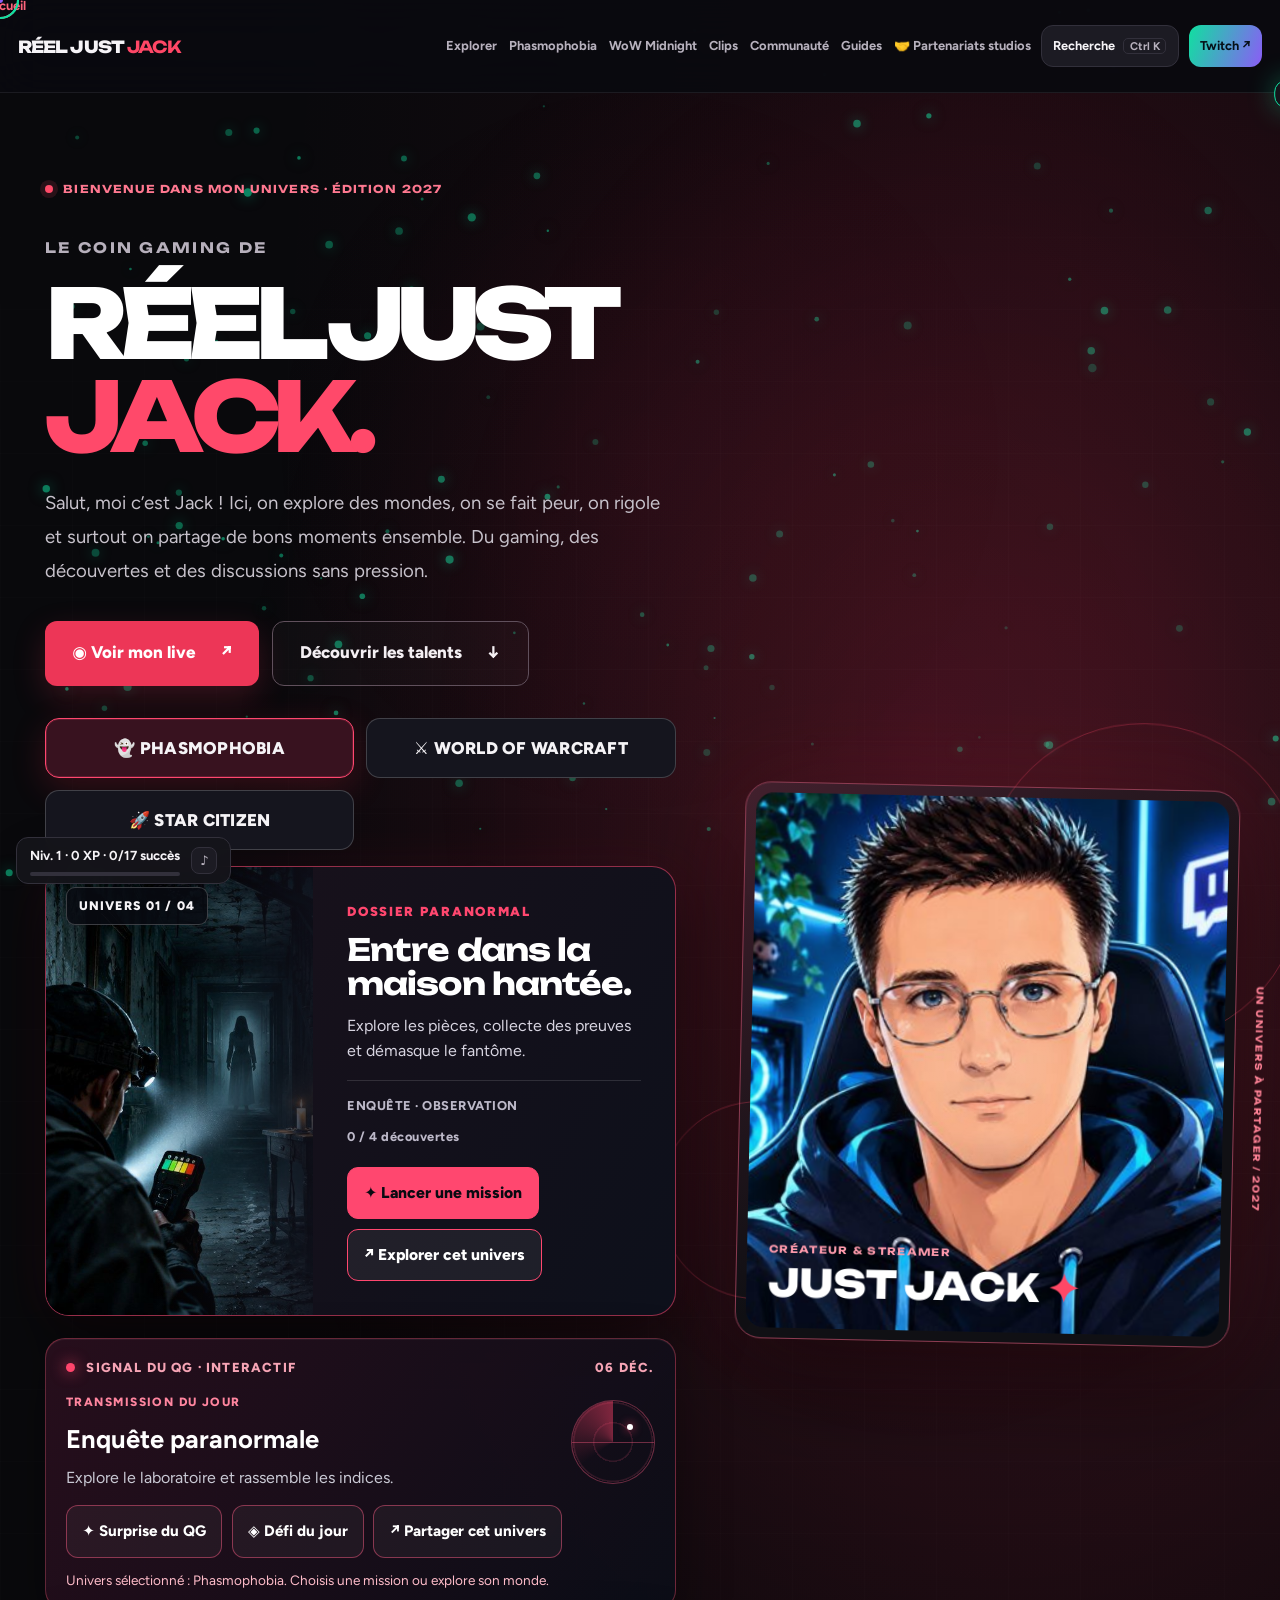
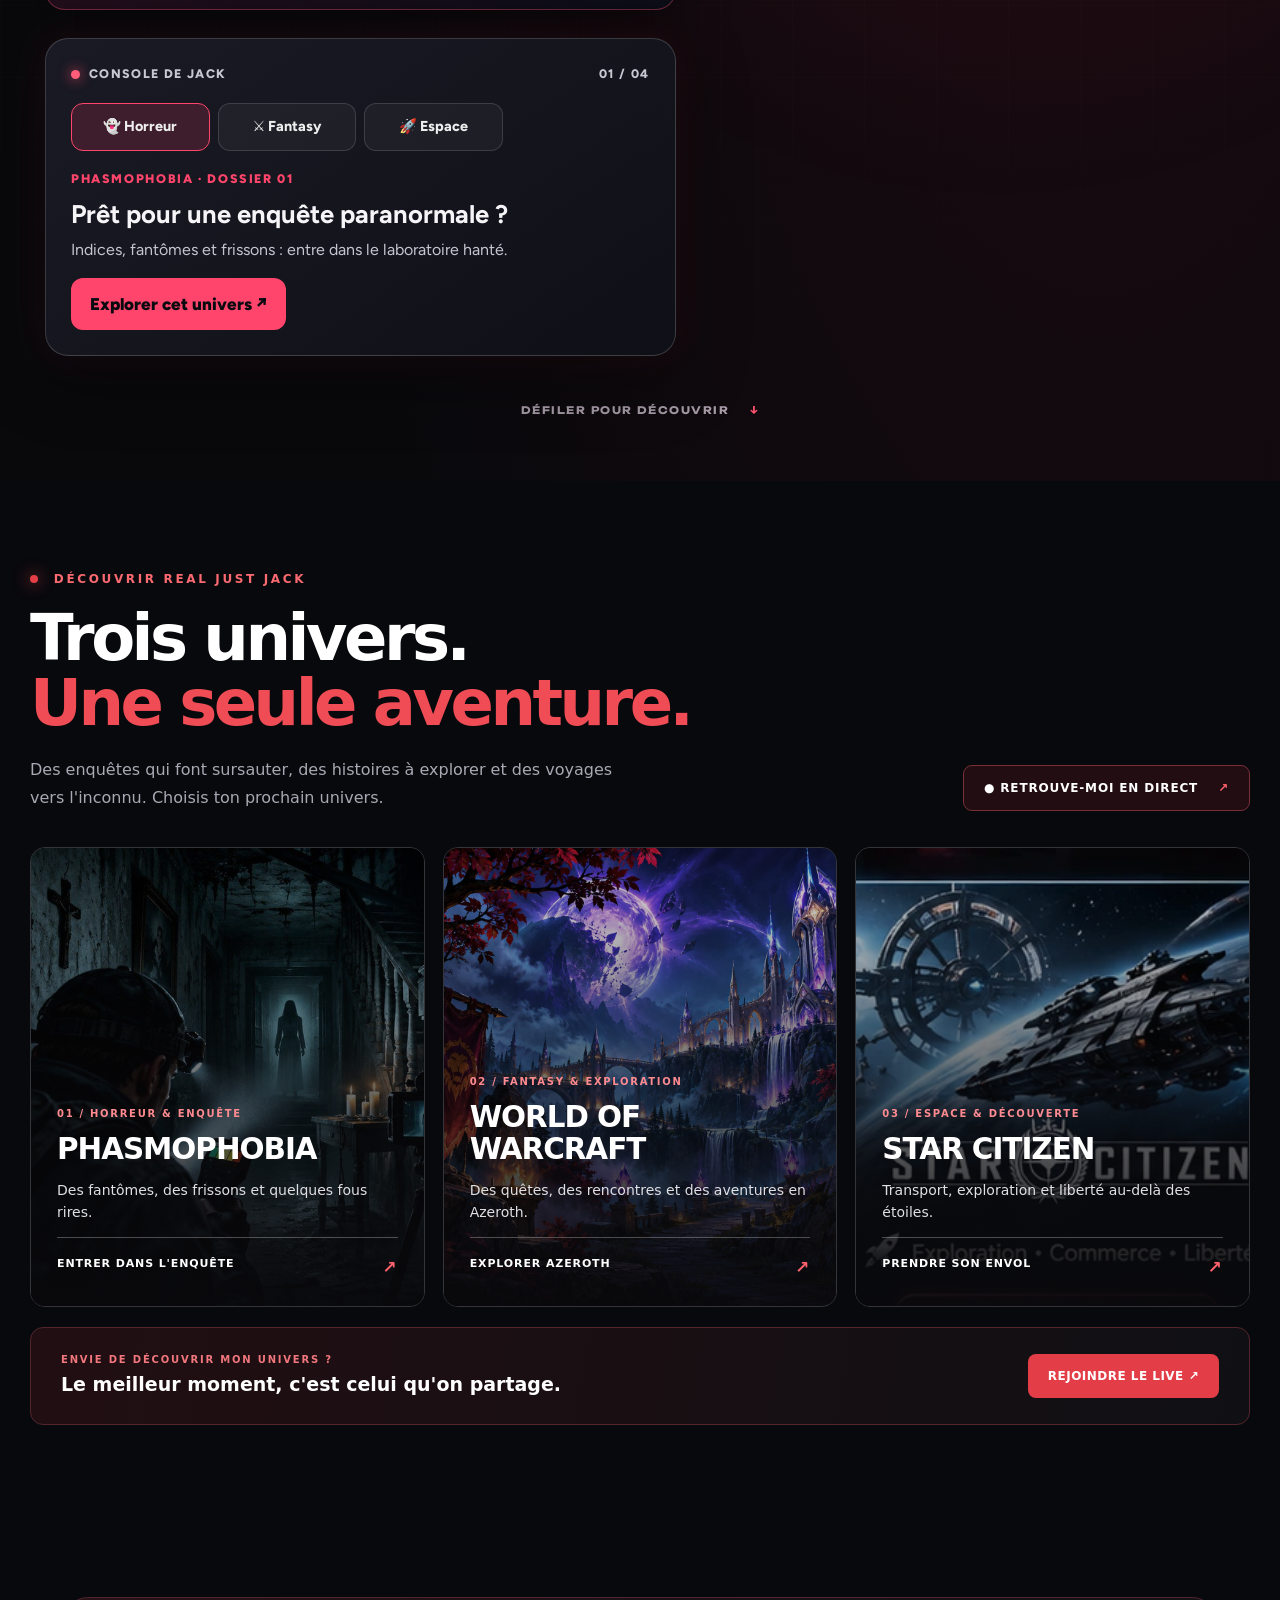
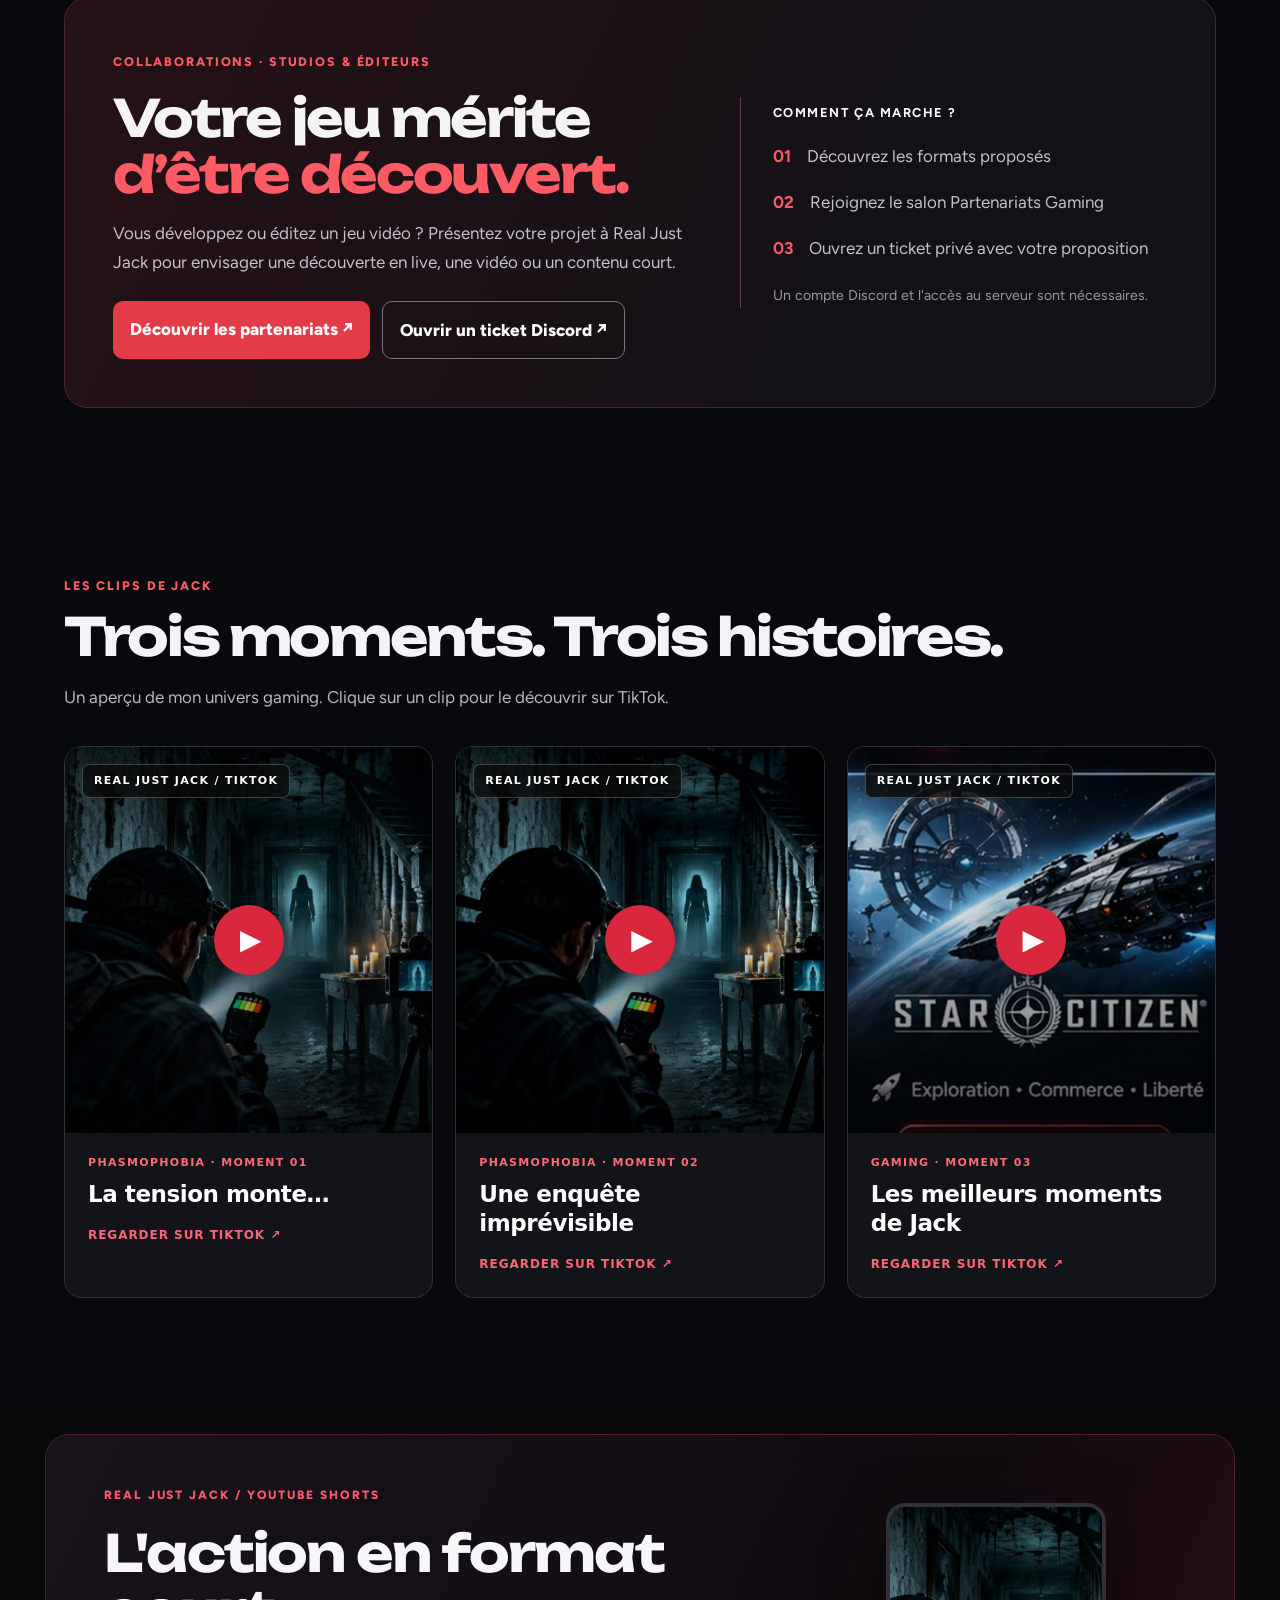
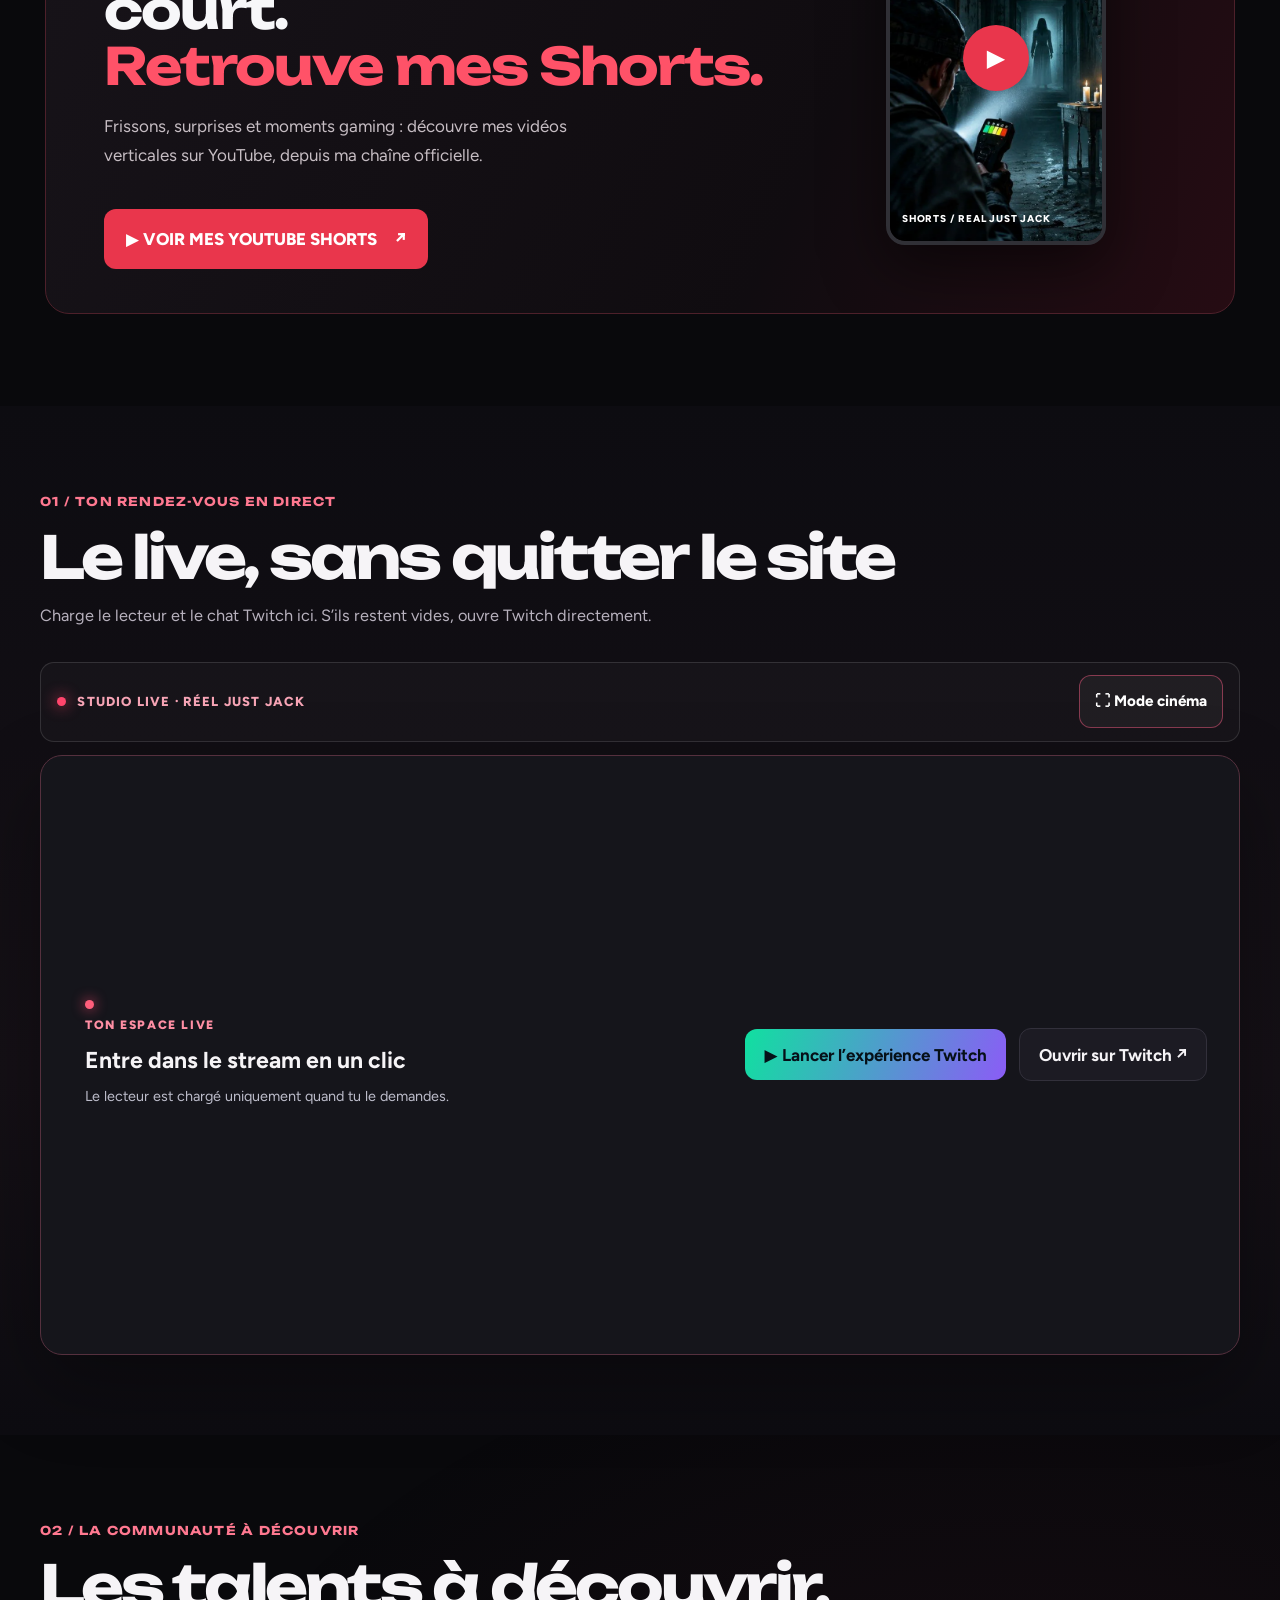
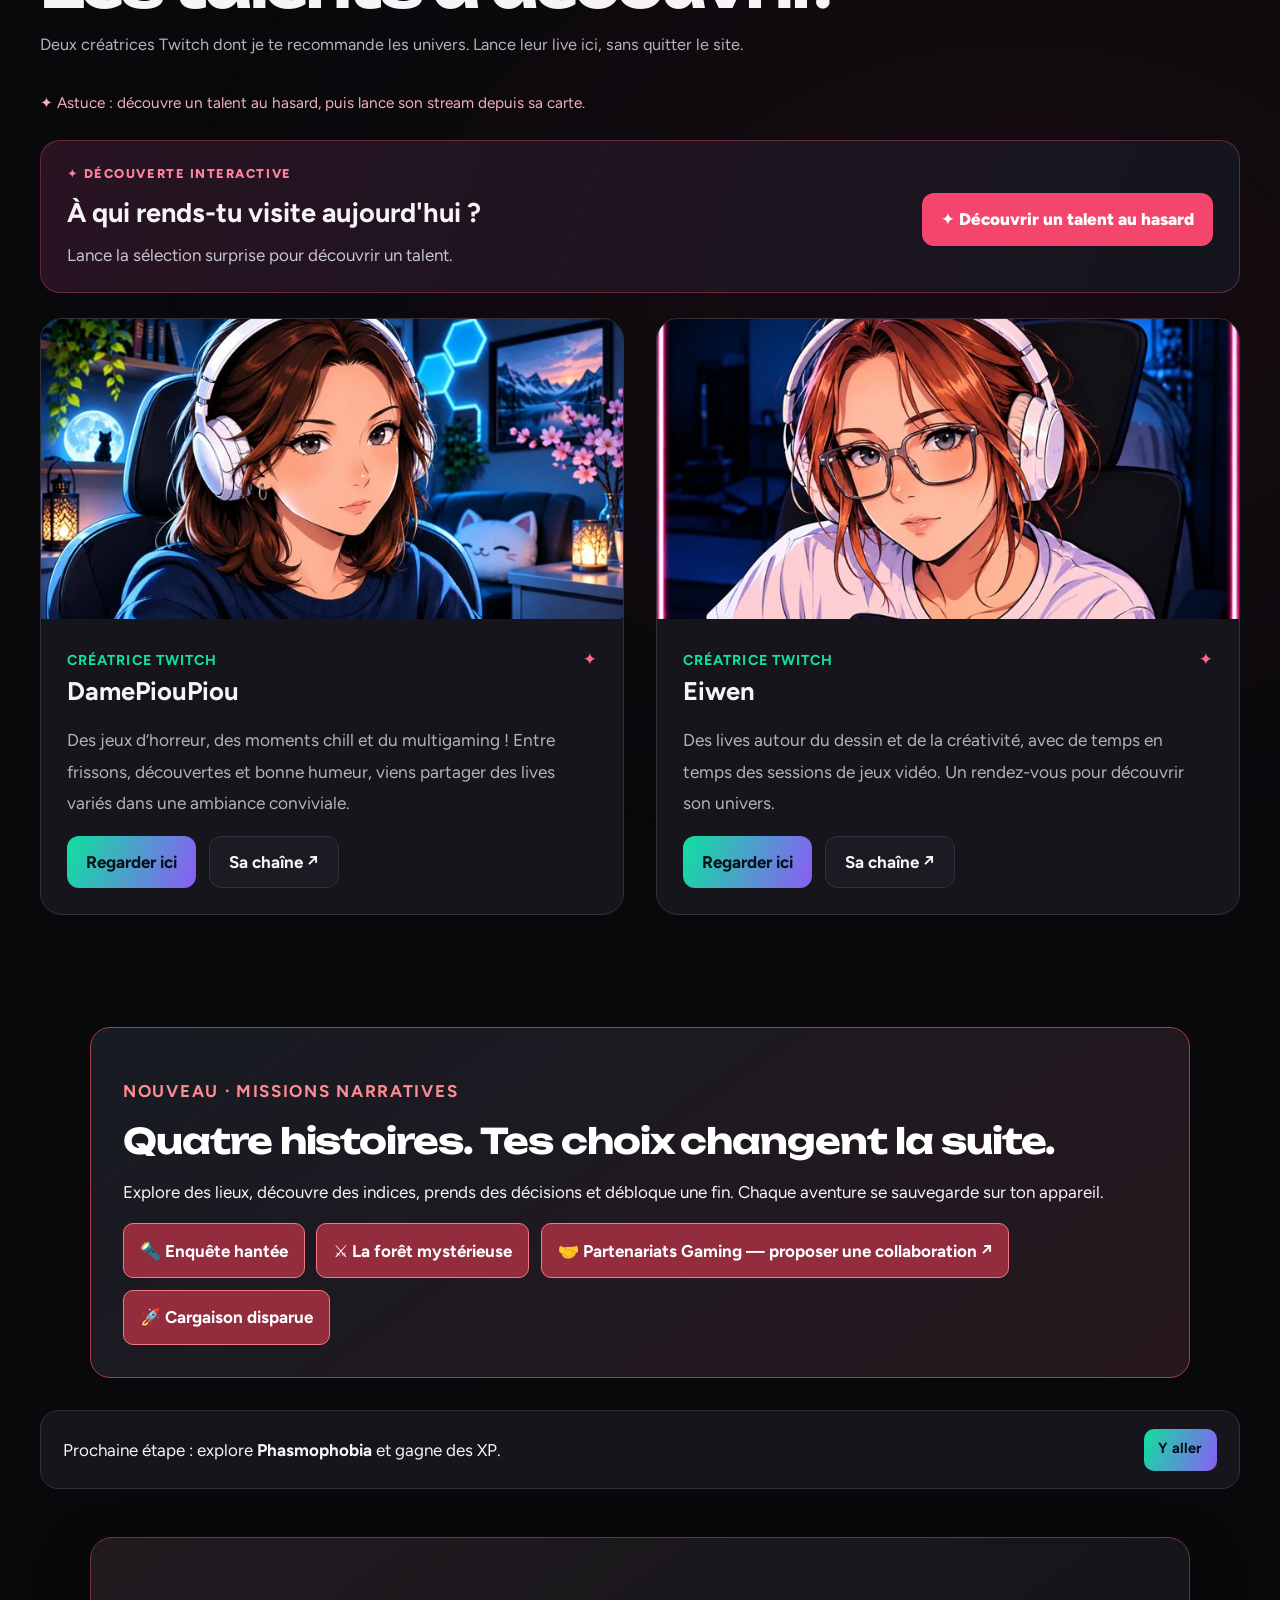
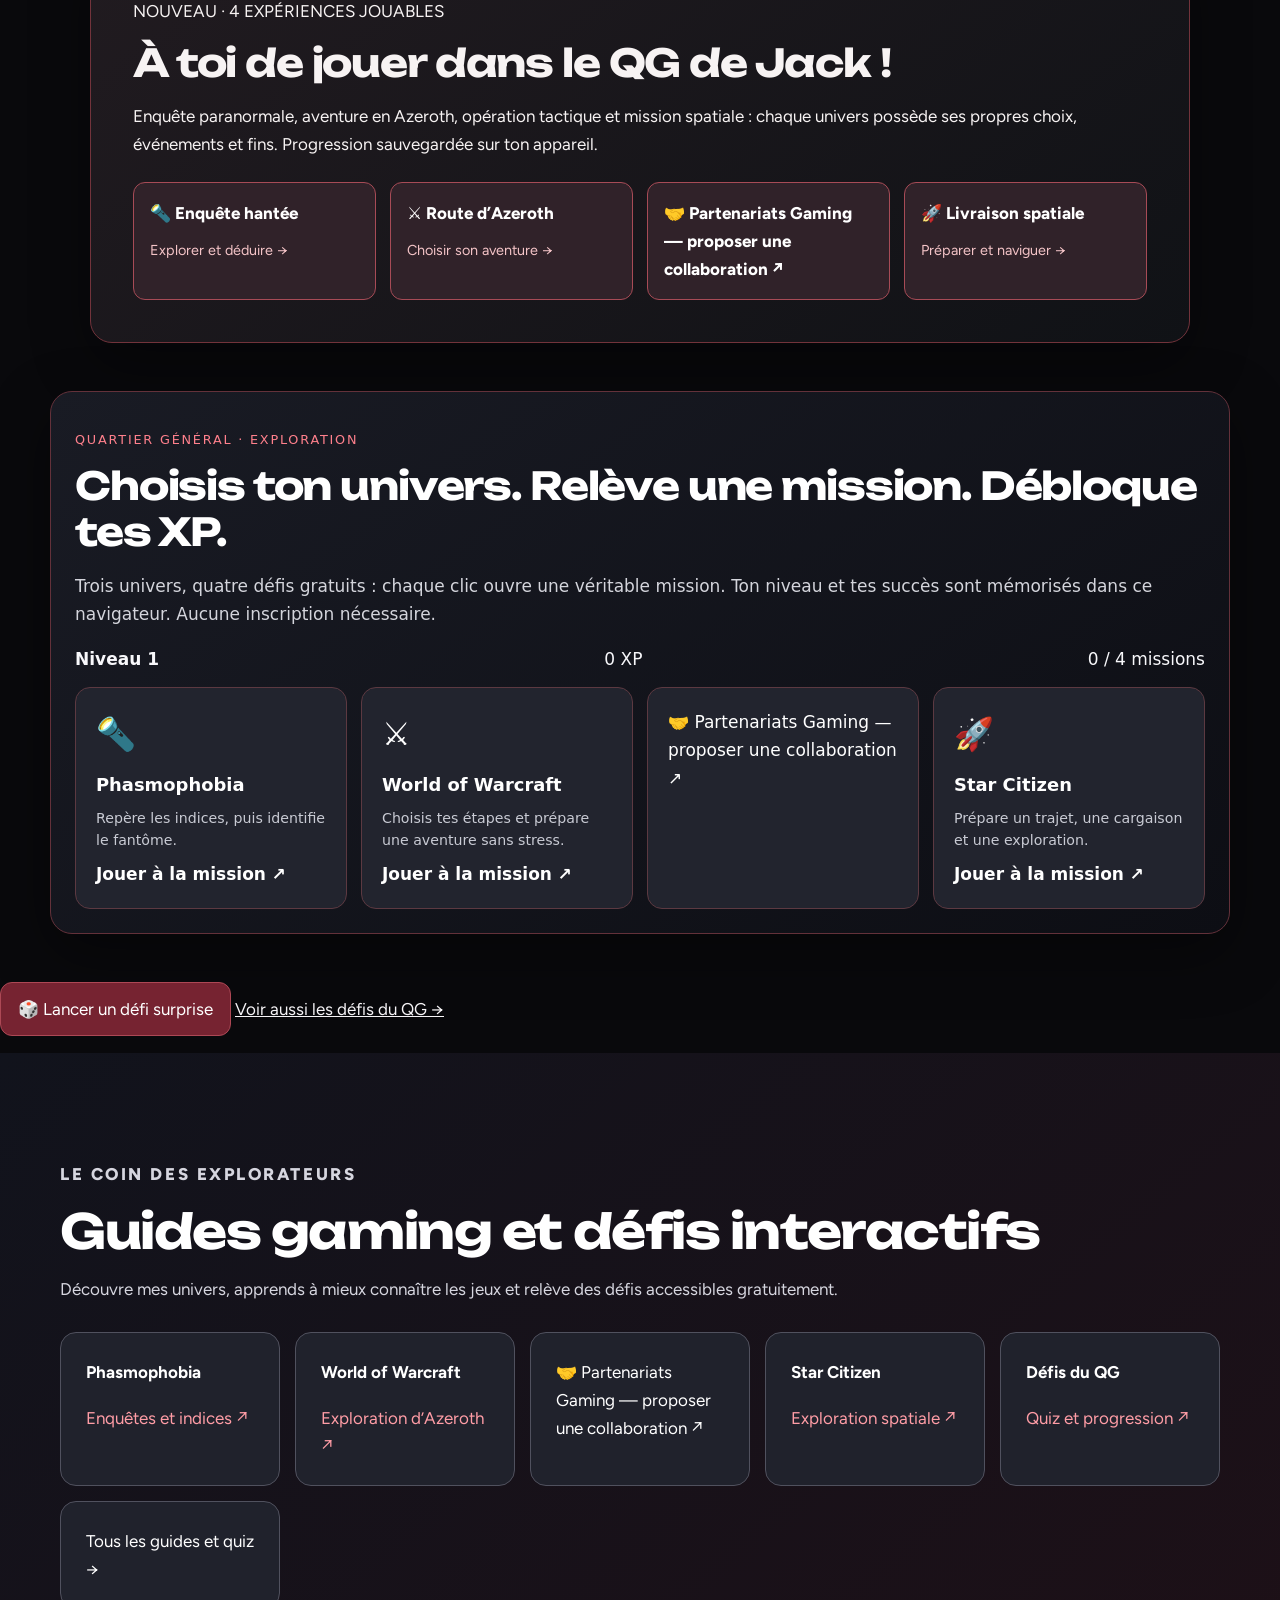
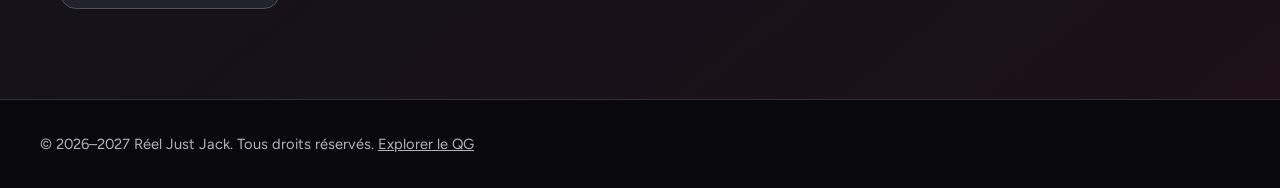
==== commit 6e441b3b: "Add files via upload" ====
--- a/index.html
+++ b/index.html
@@ -4,16 +4,16 @@
 <meta content="width=device-width, initial-scale=1, viewport-fit=cover" name="viewport"/>
 <title>Réel Just Jack | WoW Midnight, Phasmophobia &amp; Star Citizen</title>
 <meta content="Lives Twitch de Réel Just Jack : identificateur de fantômes Phasmophobia, guides WoW Midnight, Star Citizen." name="description"/>
-<meta content="website" property="og:type"/><meta content="Réel Just Jack | WoW Midnight, Phasmophobia, Star Citizen &amp; Battlefield 6" property="og:title"/><meta content="Lives Twitch, labo Phasmophobia, guides WoW Midnight." property="og:description"/><meta content="https://dctraplan.github.io/assets/jack.jpg" property="og:image"/><meta content="#07080d" name="theme-color"/><link href="assets/favicon.svg" rel="icon" type="image/svg+xml"/><link href="https://fonts.googleapis.com" rel="preconnect"/><link crossorigin="" href="https://fonts.gstatic.com" rel="preconnect"/>
+<meta content="website" property="og:type"/><meta content="Réel Just Jack | WoW Midnight, Phasmophobia, Star Citizen &amp; Partenariats Gaming" property="og:title"/><meta content="Lives Twitch, labo Phasmophobia, guides WoW Midnight." property="og:description"/><meta content="https://dctraplan.github.io/assets/jack.jpg" property="og:image"/><meta content="#07080d" name="theme-color"/><link href="assets/favicon.svg" rel="icon" type="image/svg+xml"/><link href="https://fonts.googleapis.com" rel="preconnect"/><link crossorigin="" href="https://fonts.gstatic.com" rel="preconnect"/>
 <link href="https://fonts.googleapis.com/css2?family=Unbounded:wght@500;700;800&amp;family=Figtree:wght@400;500;700&amp;display=swap" rel="stylesheet"/>
-<link href="style.css?v=2027-4" rel="stylesheet"/><link href="quest.css?v=1" rel="stylesheet"/><link href="https://dctraplan.github.io/" rel="canonical"/><meta content="index,follow,max-image-preview:large" name="robots"/><meta content="https://dctraplan.github.io/" property="og:url"/><meta content="summary_large_image" name="twitter:card"/><script type="application/ld+json">{"@context": "https://schema.org", "@type": "WebSite", "name": "Real Just Jack", "alternateName": "Réel Just Jack", "url": "https://dctraplan.github.io/", "inLanguage": "fr-FR", "description": "Site officiel de Real Just Jack : Twitch, Phasmophobia, World of Warcraft, Battlefield 6 et Star Citizen."}</script><link href="seo-plus.css" rel="stylesheet"/><link href="rjj-interactif.css" rel="stylesheet"/><meta content="Real Just Jack" property="og:site_name"/><meta content="fr_FR" property="og:locale"/><link href="play-worlds.css" rel="stylesheet"/><script type="application/ld+json">{"@context": "https://schema.org", "@graph": [{"@type": "WebSite", "@id": "https://dctraplan.github.io/#website", "url": "https://dctraplan.github.io/", "name": "Real Just Jack", "inLanguage": "fr-FR"}, {"@type": "Person", "name": "Real Just Jack", "url": "https://dctraplan.github.io/", "sameAs": ["https://www.twitch.tv/realjustjack", "https://www.youtube.com/@MisterJackBond", "https://www.tiktok.com/@dcjackbond", "https://www.instagram.com/jackreelly/"]}]}</script><link href="adventures.css" rel="stylesheet"/></head><body>
+<link href="style.css?v=2027-4" rel="stylesheet"/><link href="quest.css?v=1" rel="stylesheet"/><link href="https://dctraplan.github.io/" rel="canonical"/><meta content="index,follow,max-image-preview:large" name="robots"/><meta content="https://dctraplan.github.io/" property="og:url"/><meta content="summary_large_image" name="twitter:card"/><script type="application/ld+json">{"@context": "https://schema.org", "@type": "WebSite", "name": "Real Just Jack", "alternateName": "Réel Just Jack", "url": "https://dctraplan.github.io/", "inLanguage": "fr-FR", "description": "Site officiel de Real Just Jack : Twitch, Phasmophobia, World of Warcraft, Partenariats Gaming et Star Citizen."}</script><link href="seo-plus.css" rel="stylesheet"/><link href="rjj-interactif.css" rel="stylesheet"/><meta content="Real Just Jack" property="og:site_name"/><meta content="fr_FR" property="og:locale"/><link href="play-worlds.css" rel="stylesheet"/><script type="application/ld+json">{"@context": "https://schema.org", "@graph": [{"@type": "WebSite", "@id": "https://dctraplan.github.io/#website", "url": "https://dctraplan.github.io/", "name": "Real Just Jack", "inLanguage": "fr-FR"}, {"@type": "Person", "name": "Real Just Jack", "url": "https://dctraplan.github.io/", "sameAs": ["https://www.twitch.tv/realjustjack", "https://www.youtube.com/@MisterJackBond", "https://www.tiktok.com/@dcjackbond", "https://www.instagram.com/jackreelly/"]}]}</script><link href="adventures.css" rel="stylesheet"/><link href="showcase-redesign.css?v=1" rel="stylesheet"/><link href="studio-feature.css?v=2" rel="stylesheet"/><link href="clip-gallery-v2.css" rel="stylesheet"/><link rel="stylesheet" href="youtube-shorts.css?v=1"/></head><body>
 <canvas id="bg"></canvas><div class="cur" id="cur"></div><div class="dot" id="dot"></div>
 <header><div class="w"><a class="brand" href="#accueil">RÉEL JUST <b>JACK</b></a>
-<nav aria-label="Navigation principale"><a data-v="accueil" href="#accueil">Accueil</a><a data-v="explorer" href="#experience">Explorer</a><a data-v="phasmo" href="#phasmo">Phasmophobia</a><a data-v="wow" href="#wow">WoW Midnight</a><a data-v="clips" href="#clips">Clips</a><a data-v="communaute" href="#communaute">Communauté</a><a href="guides.html">Guides</a></nav>
+<nav aria-label="Navigation principale"><a data-v="accueil" href="#accueil">Accueil</a><a data-v="explorer" href="#experience">Explorer</a><a data-v="phasmo" href="#phasmo">Phasmophobia</a><a data-v="wow" href="#wow">WoW Midnight</a><a data-v="clips" href="#clips">Clips</a><a data-v="communaute" href="#communaute">Communauté</a><a href="guides.html">Guides</a><a href="partenariats.html">🤝 Partenariats studios</a></nav>
 <button class="btn sm live" id="kb" type="button">Recherche <kbd>Ctrl K</kbd></button><a class="btn sm fill mag" href="https://www.twitch.tv/realjustjack" rel="noopener" target="_blank">Twitch ↗</a></div></header><div id="prg"></div><div aria-hidden="true" class="ambient-glow"></div>
 <main id="top"><div class="view on" data-v="accueil">
-<section class="home-intro" id="accueil"><div class="w home-layout"><div class="home-copy"><div class="home-eyebrow"><span class="home-signal"></span> BIENVENUE DANS MON UNIVERS · ÉDITION 2027</div><div class="home-identity"><span>LE COIN GAMING DE</span><h1>RÉEL JUST<br/><em>JACK.</em></h1></div><p class="home-lead">Salut, moi c’est Jack ! Ici, on explore des mondes, on se fait peur, on rigole et surtout on partage de bons moments ensemble. Du gaming, des découvertes et des discussions sans pression.</p><div class="home-cta"><a class="home-primary" href="#live">◉ Voir mon live <span>↗</span></a><a class="home-secondary" href="#talents">Découvrir les talents <span>↓</span></a></div><div aria-label="Choisir un univers gaming" class="home-tags home-world-tabs" role="group"><button aria-pressed="true" class="world-tab is-selected" data-stage-world="ph" type="button">👻 PHASMOPHOBIA</button><button aria-pressed="false" class="world-tab" data-stage-world="wow" type="button">⚔ WORLD OF WARCRAFT</button><button aria-pressed="false" class="world-tab" data-stage-world="bf" type="button">🎯 BATTLEFIELD 6</button><button aria-pressed="false" class="world-tab" data-stage-world="sc" type="button">🚀 STAR CITIZEN</button></div>
-<div aria-label="Univers sélectionné" class="rjj-stage" data-stage="ph" id="rjj-stage"><div class="rjj-stage-visual"><img alt="Ambiance Phasmophobia" decoding="async" height="724" id="rjj-stage-image" loading="lazy" src="assets/phasmophobia.jpg" width="724"/><span class="rjj-stage-index" id="rjj-stage-index">UNIVERS 01 / 04</span></div><div class="rjj-stage-content"><span class="rjj-stage-kicker" id="rjj-stage-kicker">DOSSIER PARANORMAL</span><h2 id="rjj-stage-title">Entre dans la maison hantée.</h2><p id="rjj-stage-desc">Explore les pièces, collecte des preuves et démasque le fantôme.</p><div class="rjj-stage-mini"><span id="rjj-stage-stat">ENQUÊTE · OBSERVATION</span><span id="rjj-stage-progress">0 / 4 découvertes</span></div><div class="rjj-stage-actions"><button id="rjj-stage-mission" type="button">✦ Lancer une mission</button><button id="rjj-stage-enter" type="button">↗ Explorer cet univers</button></div><div class="rjj-stage-challenge" hidden="" id="rjj-stage-challenge"><strong id="rjj-stage-question"></strong><div class="rjj-stage-answers" id="rjj-stage-answers"></div><p aria-live="polite" id="rjj-stage-result" role="status"></p></div></div></div><div aria-label="Centre de commande interactif" class="ultimate-command"><div class="ultimate-command-head"><span><span class="ultimate-led"></span> SIGNAL DU QG · INTERACTIF</span><span aria-live="off" id="ultimate-clock">PARIS</span></div><div class="ultimate-command-main"><div><small>TRANSMISSION DU JOUR</small><strong id="ultimate-daily-title">Initialisation du QG…</strong><p id="ultimate-daily-text">Choisis ton univers et lance une découverte.</p></div><div aria-hidden="true" class="ultimate-radar"><span></span><i></i></div></div><div class="ultimate-command-actions"><button id="ultimate-random" type="button">✦ Surprise du QG</button><button id="ultimate-daily" type="button">◈ Défi du jour</button><button id="ultimate-copy" type="button">↗ Partager cet univers</button></div><div aria-live="polite" class="ultimate-feedback" id="ultimate-feedback" role="status">Prêt à explorer ?</div></div><div aria-label="Console interactive de Jack" class="home-console"><div class="home-console-top"><span><i class="console-dot"></i> CONSOLE DE JACK</span><span id="home-console-count">01 / 04</span></div><div aria-label="Changer l'ambiance de la présentation" class="home-world-switch" role="group"><button aria-pressed="true" class="active" data-home-world="ph" type="button">👻 Horreur</button><button aria-pressed="false" data-home-world="wow" type="button">⚔️ Fantasy</button><button aria-pressed="false" data-home-world="bf" type="button">🎯 Action</button><button aria-pressed="false" data-home-world="sc" type="button">🚀 Espace</button></div><div class="home-console-content"><span id="home-world-tag">PHASMOPHOBIA · DOSSIER 01</span><strong id="home-world-title">Prêt pour une enquête paranormale ?</strong><p id="home-world-description">Choisis une ambiance et découvre ce qui t'attend dans l'univers de Jack.</p><button id="home-world-go" type="button">Explorer cet univers ↗</button></div></div></div><div class="home-portrait" id="portrait-3d"><div aria-hidden="true" class="home-scene" id="home-scene"></div><div class="home-orbit orbit-one"></div><div class="home-orbit orbit-two"></div><img alt="Portrait illustré de Jack" decoding="async" fetchpriority="high" height="420" loading="eager" src="assets/jack.jpg" width="420"/><div class="portrait-label"><span>CRÉATEUR &amp; STREAMER</span><strong>JUST JACK <i>✦</i></strong></div><span class="portrait-side">UN UNIVERS À PARTAGER / 2027</span></div></div><a class="home-scroll" href="#live">DÉFILER POUR DÉCOUVRIR <span>↓</span></a></section>
+<section class="home-intro" id="accueil"><div class="w home-layout"><div class="home-copy"><div class="home-eyebrow"><span class="home-signal"></span> BIENVENUE DANS MON UNIVERS · ÉDITION 2027</div><div class="home-identity"><span>LE COIN GAMING DE</span><h1>RÉEL JUST<br/><em>JACK.</em></h1></div><p class="home-lead">Salut, moi c’est Jack ! Ici, on explore des mondes, on se fait peur, on rigole et surtout on partage de bons moments ensemble. Du gaming, des découvertes et des discussions sans pression.</p><div class="home-cta"><a class="home-primary" href="#live">◉ Voir mon live <span>↗</span></a><a class="home-secondary" href="#talents">Découvrir les talents <span>↓</span></a></div><div aria-label="Choisir un univers gaming" class="home-tags home-world-tabs" role="group"><button aria-pressed="true" class="world-tab is-selected" data-stage-world="ph" type="button">👻 PHASMOPHOBIA</button><button aria-pressed="false" class="world-tab" data-stage-world="wow" type="button">⚔ WORLD OF WARCRAFT</button><button aria-pressed="false" class="world-tab" data-stage-world="sc" type="button">🚀 STAR CITIZEN</button></div>
+<div aria-label="Univers sélectionné" class="rjj-stage" data-stage="ph" id="rjj-stage"><div class="rjj-stage-visual"><img alt="Ambiance Phasmophobia" decoding="async" height="724" id="rjj-stage-image" loading="lazy" src="assets/phasmophobia.jpg" width="724"/><span class="rjj-stage-index" id="rjj-stage-index">UNIVERS 01 / 03</span></div><div class="rjj-stage-content"><span class="rjj-stage-kicker" id="rjj-stage-kicker">DOSSIER PARANORMAL</span><h2 id="rjj-stage-title">Entre dans la maison hantée.</h2><p id="rjj-stage-desc">Explore les pièces, collecte des preuves et démasque le fantôme.</p><div class="rjj-stage-mini"><span id="rjj-stage-stat">ENQUÊTE · OBSERVATION</span><span id="rjj-stage-progress">0 / 4 découvertes</span></div><div class="rjj-stage-actions"><button id="rjj-stage-mission" type="button">✦ Lancer une mission</button><button id="rjj-stage-enter" type="button">↗ Explorer cet univers</button></div><div class="rjj-stage-challenge" hidden="" id="rjj-stage-challenge"><strong id="rjj-stage-question"></strong><div class="rjj-stage-answers" id="rjj-stage-answers"></div><p aria-live="polite" id="rjj-stage-result" role="status"></p></div></div></div><div aria-label="Centre de commande interactif" class="ultimate-command"><div class="ultimate-command-head"><span><span class="ultimate-led"></span> SIGNAL DU QG · INTERACTIF</span><span aria-live="off" id="ultimate-clock">PARIS</span></div><div class="ultimate-command-main"><div><small>TRANSMISSION DU JOUR</small><strong id="ultimate-daily-title">Initialisation du QG…</strong><p id="ultimate-daily-text">Choisis ton univers et lance une découverte.</p></div><div aria-hidden="true" class="ultimate-radar"><span></span><i></i></div></div><div class="ultimate-command-actions"><button id="ultimate-random" type="button">✦ Surprise du QG</button><button id="ultimate-daily" type="button">◈ Défi du jour</button><button id="ultimate-copy" type="button">↗ Partager cet univers</button></div><div aria-live="polite" class="ultimate-feedback" id="ultimate-feedback" role="status">Prêt à explorer ?</div></div><div aria-label="Console interactive de Jack" class="home-console"><div class="home-console-top"><span><i class="console-dot"></i> CONSOLE DE JACK</span><span id="home-console-count">01 / 03</span></div><div aria-label="Changer l'ambiance de la présentation" class="home-world-switch" role="group"><button aria-pressed="true" class="active" data-home-world="ph" type="button">👻 Horreur</button><button aria-pressed="false" data-home-world="wow" type="button">⚔️ Fantasy</button><button aria-pressed="false" data-home-world="sc" type="button">🚀 Espace</button></div><div class="home-console-content"><span id="home-world-tag">PHASMOPHOBIA · DOSSIER 01</span><strong id="home-world-title">Prêt pour une enquête paranormale ?</strong><p id="home-world-description">Choisis une ambiance et découvre ce qui t'attend dans l'univers de Jack.</p><button id="home-world-go" type="button">Explorer cet univers ↗</button></div></div></div><div class="home-portrait" id="portrait-3d"><div aria-hidden="true" class="home-scene" id="home-scene"></div><div class="home-orbit orbit-one"></div><div class="home-orbit orbit-two"></div><img alt="Portrait illustré de Jack" decoding="async" fetchpriority="high" height="420" loading="eager" src="assets/jack.jpg" width="420"/><div class="portrait-label"><span>CRÉATEUR &amp; STREAMER</span><strong>JUST JACK <i>✦</i></strong></div><span class="portrait-side">UN UNIVERS À PARTAGER / 2027</span></div></div><a class="home-scroll" href="#live">DÉFILER POUR DÉCOUVRIR <span>↓</span></a></section><section aria-labelledby="rjj-showcase-title" class="rjj-showcase" id="decouvrir-jack"><div class="rjj-showcase-inner"><div class="rjj-showcase-head"><div><p class="rjj-showcase-kicker"><span></span> DÉCOUVRIR REAL JUST JACK</p><h2 id="rjj-showcase-title">Trois univers.<br/><em>Une seule aventure.</em></h2><p class="rjj-showcase-sub">Des enquêtes qui font sursauter, des histoires à explorer et des voyages vers l'inconnu. Choisis ton prochain univers.</p></div><a class="rjj-showcase-live" href="https://www.twitch.tv/realjustjack" rel="noopener" target="_blank">● RETROUVE-MOI EN DIRECT <span>↗</span></a></div><div class="rjj-showcase-grid"><a class="rjj-showcase-card" href="phasmophobia.html"><img alt="Ambiance de chasse aux fantômes dans Phasmophobia" loading="lazy" src="assets/phasmophobia.jpg"/><span class="rjj-showcase-shade"></span><span class="rjj-showcase-content"><span class="rjj-showcase-number">01 / HORREUR &amp; ENQUÊTE</span><strong>PHASMOPHOBIA</strong><span class="rjj-showcase-desc">Des fantômes, des frissons et quelques fous rires.</span><span class="rjj-showcase-link">ENTRER DANS L'ENQUÊTE <b>↗</b></span></span></a><a class="rjj-showcase-card" href="world-of-warcraft.html"><img alt="Paysage fantastique de World of Warcraft" loading="lazy" src="assets/wow-midnight-2027.webp"/><span class="rjj-showcase-shade"></span><span class="rjj-showcase-content"><span class="rjj-showcase-number">02 / FANTASY &amp; EXPLORATION</span><strong>WORLD OF WARCRAFT</strong><span class="rjj-showcase-desc">Des quêtes, des rencontres et des aventures en Azeroth.</span><span class="rjj-showcase-link">EXPLORER AZEROTH <b>↗</b></span></span></a><a class="rjj-showcase-card" href="star-citizen.html"><img alt="Vaisseau spatial dans l'univers Star Citizen" loading="lazy" src="assets/star-citizen-2027.webp"/><span class="rjj-showcase-shade"></span><span class="rjj-showcase-content"><span class="rjj-showcase-number">03 / ESPACE &amp; DÉCOUVERTE</span><strong>STAR CITIZEN</strong><span class="rjj-showcase-desc">Transport, exploration et liberté au-delà des étoiles.</span><span class="rjj-showcase-link">PRENDRE SON ENVOL <b>↗</b></span></span></a></div><div class="rjj-showcase-bottom"><div><span class="rjj-showcase-small">ENVIE DE DÉCOUVRIR MON UNIVERS ?</span><strong>Le meilleur moment, c'est celui qu'on partage.</strong></div><a href="https://www.twitch.tv/realjustjack" rel="noopener" target="_blank">REJOINDRE LE LIVE <span>↗</span></a></div></div></section><section class="studio-feature" id="partenariats-gaming"><div class="studio-feature-inner"><div><span class="studio-kicker">COLLABORATIONS · STUDIOS &amp; ÉDITEURS</span><h2>Votre jeu mérite<br/><em>d’être découvert.</em></h2><p>Vous développez ou éditez un jeu vidéo ? Présentez votre projet à Real Just Jack pour envisager une découverte en live, une vidéo ou un contenu court.</p><div class="studio-actions"><a class="studio-main-btn" href="partenariats.html">Découvrir les partenariats <span>↗</span></a><a class="studio-sub-btn" href="https://discord.com/channels/1483358815700385824/1573219013574664262" rel="noopener noreferrer" target="_blank">Ouvrir un ticket Discord ↗</a></div></div><div class="studio-steps"><strong>COMMENT ÇA MARCHE ?</strong><p><b>01</b> Découvrez les formats proposés</p><p><b>02</b> Rejoignez le salon Partenariats Gaming</p><p><b>03</b> Ouvrez un ticket privé avec votre proposition</p><small>Un compte Discord et l'accès au serveur sont nécessaires.</small></div></div></section><section class="studio-clips" id="videos-tiktok"><div class="studio-clips-head"><span>LES CLIPS DE JACK</span><h2>Trois moments. Trois histoires.</h2><p>Un aperçu de mon univers gaming. Clique sur un clip pour le découvrir sur TikTok.</p></div><div class="studio-clips-grid"><a aria-label="La tension monte… — regarder sur TikTok" class="rjj-video-card" href="https://www.tiktok.com/@dcjackbond/video/7709950164349340950" rel="noopener noreferrer" target="_blank"><span class="rjj-video-media"><img alt="Visuel illustratif du clip" decoding="async" loading="lazy" src="assets/clip-cover-1.webp"/><span class="rjj-video-number">REAL JUST JACK / TIKTOK</span><span class="rjj-video-play">▶</span></span><span class="rjj-video-body"><span class="rjj-video-tag">PHASMOPHOBIA · MOMENT 01</span><span class="rjj-video-title">La tension monte…</span><span class="rjj-video-cta">REGARDER SUR TIKTOK ↗</span></span></a><a aria-label="Une enquête imprévisible — regarder sur TikTok" class="rjj-video-card" href="https://www.tiktok.com/@dcjackbond/video/7708451159010200854" rel="noopener noreferrer" target="_blank"><span class="rjj-video-media"><img alt="Visuel illustratif du clip" decoding="async" loading="lazy" src="assets/clip-cover-2.webp"/><span class="rjj-video-number">REAL JUST JACK / TIKTOK</span><span class="rjj-video-play">▶</span></span><span class="rjj-video-body"><span class="rjj-video-tag">PHASMOPHOBIA · MOMENT 02</span><span class="rjj-video-title">Une enquête imprévisible</span><span class="rjj-video-cta">REGARDER SUR TIKTOK ↗</span></span></a><a aria-label="Les meilleurs moments de Jack — regarder sur TikTok" class="rjj-video-card" href="https://www.tiktok.com/@dcjackbond/video/7598469293369494806" rel="noopener noreferrer" target="_blank"><span class="rjj-video-media"><img alt="Visuel illustratif du clip" decoding="async" loading="lazy" src="assets/clip-cover-3.webp"/><span class="rjj-video-number">REAL JUST JACK / TIKTOK</span><span class="rjj-video-play">▶</span></span><span class="rjj-video-body"><span class="rjj-video-tag">GAMING · MOMENT 03</span><span class="rjj-video-title">Les meilleurs moments de Jack</span><span class="rjj-video-cta">REGARDER SUR TIKTOK ↗</span></span></a></div></section><section class="rjj-shorts-section" aria-labelledby="rjj-shorts-title"><div class="rjj-shorts-inner"><div class="rjj-shorts-copy"><span class="rjj-shorts-kicker">REAL JUST JACK / YOUTUBE SHORTS</span><h2 id="rjj-shorts-title">L'action en format court.<br><em>Retrouve mes Shorts.</em></h2><p>Frissons, surprises et moments gaming : découvre mes vidéos verticales sur YouTube, depuis ma chaîne officielle.</p><a class="rjj-shorts-button" href="https://www.youtube.com/channel/UCOMbtR-rCrL_vn_mHz6h-8g/shorts" target="_blank" rel="noopener noreferrer" aria-label="Voir les YouTube Shorts de Real Just Jack">▶ VOIR MES YOUTUBE SHORTS <span>↗</span></a></div><div class="rjj-shorts-visual" aria-hidden="true"><div class="rjj-shorts-frame"><img src="assets/clip-cover-1.webp" alt="" loading="lazy"><span class="rjj-shorts-play">▶</span><span class="rjj-shorts-caption">SHORTS / REAL JUST JACK</span></div></div></div></section>
 <section class="s" id="live"><div class="w"><span class="section-eyebrow">01 / TON RENDEZ-VOUS EN DIRECT</span><h2>Le live, sans quitter le site</h2><p class="sub">Charge le lecteur et le chat Twitch ici. S’ils restent vides, ouvre Twitch directement.</p><div class="ultimate-live-toolbar"><span><span class="ultimate-led"></span> STUDIO LIVE · RÉEL JUST JACK</span><button aria-pressed="false" id="ultimate-theater" type="button">⛶ Mode cinéma</button></div><div class="card lv" id="lv"><div class="lvb"><div class="home-live-guide"><span class="home-live-pulse"></span><span>TON ESPACE LIVE</span><strong>Entre dans le stream en un clic</strong><small>Le lecteur est chargé uniquement quand tu le demandes.</small></div><button class="btn fill mag" id="ld" type="button">▶ Lancer l’expérience Twitch</button><a class="btn mag" href="https://www.twitch.tv/realjustjack" rel="noopener" target="_blank">Ouvrir sur Twitch ↗</a></div></div></div></section>
 <section class="s" id="talents"><div class="w"><span class="section-eyebrow">02 / LA COMMUNAUTÉ À DÉCOUVRIR</span><h2>Les talents à découvrir.</h2><p class="sub">Deux créatrices Twitch dont je te recommande les univers. Lance leur live ici, sans quitter le site.</p>
 <div class="ultimate-talent-note">✦ Astuce : découvre un talent au hasard, puis lance son stream depuis sa carte.</div><div class="home-talent-spotlight"><div><span>✦ DÉCOUVERTE INTERACTIVE</span><strong id="talent-highlight-title">À qui rends-tu visite aujourd'hui ?</strong><p id="talent-highlight-description">Lance la sélection surprise pour découvrir un talent.</p></div><button id="talent-surprise" type="button">✦ Découvrir un talent au hasard</button></div><div class="friends"><article class="card tilt"><div class="fi"><img alt="Portrait manga de DamePiouPiou" decoding="async" height="363" loading="lazy" src="assets/damepioupiou.jpg" width="700"/></div><div class="fc"><span class="eb">CRÉATRICE TWITCH</span><span aria-hidden="true" class="talent-glow">✦</span><h3>DamePiouPiou</h3><p>Des jeux d’horreur, des moments chill et du multigaming ! Entre frissons, découvertes et bonne humeur, viens partager des lives variés dans une ambiance conviviale.</p><div class="acts"><button class="btn fill mag wt" data-ch="damepioupiou" type="button">Regarder ici</button><a class="btn mag" href="https://www.twitch.tv/damepioupiou" rel="noopener" target="_blank">Sa chaîne ↗</a></div></div></article>
@@ -35,21 +35,21 @@
 <article class="future-card feature-social"><div class="future-top"><span>04 / PARTAGER</span><span>COMMUNAUTÉ</span></div><h3>Le QG ne dort jamais.</h3><p>Retrouve les lives, les vidéos et les autres aventuriers. Entre dans la communauté de Jack.</p><div class="future-social-links"><a href="https://www.twitch.tv/realjustjack" rel="noopener" target="_blank">◉ Regarder sur Twitch <span>↗</span></a><a href="https://discord.gg/JyPCrqqf5z" rel="noopener" target="_blank">✳ Rejoindre Discord <span>↗</span></a><a href="https://www.youtube.com/@MisterJackBond" rel="noopener" target="_blank">▷ Découvrir les vidéos <span>↗</span></a></div><button class="future-btn" id="future-share" type="button">Partager le site ↗</button><small aria-live="polite" id="future-share-status"></small></article>
 </div><div class="future-strip"><span>✦ QUATRE UNIVERS</span><span>✦ DES DÉFIS INTERACTIFS</span><span>✦ DES DÉCOUVERTES À CHAQUE VISITE</span><button aria-pressed="false" id="future-motion" type="button">Réduire les animations</button></div>
 </div></section>
-<section class="portal-section" id="portails"><div class="w"><div class="portal-heading"><span class="section-eyebrow">EXPÉRIENCE INTERACTIVE / 2027</span><h2>Quatre mondes.<br/><span class="portal-accent">Une seule aventure.</span></h2><p>Explore les univers de Jack : sélectionne un portail, fais pivoter la scène et découvre une destination unique.</p></div><div class="portal-shell" id="portal-shell"><div aria-label="Portail interactif des univers" class="portal-scene" id="portal-scene"><div class="portal-halo"></div><div class="portal-ring ring-a"></div><div class="portal-ring ring-b"></div><div class="portal-core"><img alt="Phasmophobia" decoding="async" height="724" id="portal-art" loading="lazy" src="assets/phasmophobia.jpg" width="724"/><div class="portal-overlay"><span id="portal-kicker">DOSSIER 01 / ENQUÊTE</span><strong id="portal-name">PHASMOPHOBIA</strong></div></div><div class="portal-floor"></div></div><div class="portal-details"><span class="portal-label">SÉLECTIONNE TON MONDE</span><div aria-label="Choix de l'univers" class="portal-choices" role="group"><button aria-pressed="true" class="selected" data-portal="ph" type="button">01 <b>Phasmophobia</b></button><button aria-pressed="false" data-portal="wow" type="button">02 <b>WoW Midnight</b></button><button aria-pressed="false" data-portal="bf" type="button">03 <b>Battlefield 6</b></button><button aria-pressed="false" data-portal="sc" type="button">04 <b>Star Citizen</b></button></div><p aria-live="polite" id="portal-description">Analyse les indices et identifie les entités dans le laboratoire interactif.</p><div class="portal-actions"><button id="portal-surprise" type="button">✦ Destination surprise</button><a href="#labo" id="portal-enter">Entrer dans l'univers ↗</a></div><p class="portal-hint">Sur ordinateur, déplace ta souris sur le portail pour explorer sa profondeur.</p></div></div></div></section><section class="s" id="univers"><div class="w"><h2>Choisis ton univers</h2><p class="sub">Chaque jeu change la couleur du site. Passe la souris sur une carte.</p>
+<section class="portal-section" id="portails"><div class="w"><div class="portal-heading"><span class="section-eyebrow">EXPÉRIENCE INTERACTIVE / 2027</span><h2>Quatre mondes.<br/><span class="portal-accent">Une seule aventure.</span></h2><p>Explore les univers de Jack : sélectionne un portail, fais pivoter la scène et découvre une destination unique.</p></div><div class="portal-shell" id="portal-shell"><div aria-label="Portail interactif des univers" class="portal-scene" id="portal-scene"><div class="portal-halo"></div><div class="portal-ring ring-a"></div><div class="portal-ring ring-b"></div><div class="portal-core"><img alt="Phasmophobia" decoding="async" height="724" id="portal-art" loading="lazy" src="assets/phasmophobia.jpg" width="724"/><div class="portal-overlay"><span id="portal-kicker">DOSSIER 01 / ENQUÊTE</span><strong id="portal-name">PHASMOPHOBIA</strong></div></div><div class="portal-floor"></div></div><div class="portal-details"><span class="portal-label">SÉLECTIONNE TON MONDE</span><div aria-label="Choix de l'univers" class="portal-choices" role="group"><button aria-pressed="true" class="selected" data-portal="ph" type="button">01 <b>Phasmophobia</b></button><button aria-pressed="false" data-portal="wow" type="button">02 <b>WoW Midnight</b></button><button aria-pressed="false" data-portal="bf" type="button">03 <b>Partenariats Gaming</b></button><button aria-pressed="false" data-portal="sc" type="button">04 <b>Star Citizen</b></button></div><p aria-live="polite" id="portal-description">Analyse les indices et identifie les entités dans le laboratoire interactif.</p><div class="portal-actions"><button id="portal-surprise" type="button">✦ Destination surprise</button><a href="#labo" id="portal-enter">Entrer dans l'univers ↗</a></div><p class="portal-hint">Sur ordinateur, déplace ta souris sur le portail pour explorer sa profondeur.</p></div></div></div></section><section class="s" id="univers"><div class="w"><h2>Choisis ton univers</h2><p class="sub">Chaque jeu change la couleur du site. Passe la souris sur une carte.</p>
 <div class="uni">
 <a class="card tilt" data-g="ph" href="#labo"><span class="ic">PHASMOPHOBIA</span><h3>Identifie les fantômes</h3><p>Sélectionne les preuves, élimine les suspects et lis l’astuce de chaque entité.</p><span class="go">Ouvrir le labo ↗</span></a>
 <a class="card tilt" data-g="wow" href="#wow"><span class="ic">WORLD OF WARCRAFT</span><h3>Midnight, boss par boss</h3><p>9 donjons et 6 raids, avec leurs boss, consultables et filtrables.</p><span class="go">Explorer Midnight ↗</span></a>
-<a class="card tilt" data-g="bf" href="#clips"><span class="ic">BATTLEFIELD 6</span><h3>Action sur le champ de bataille</h3><p>Des parties intenses, des moments d’équipe et le chat en renfort.</p><span class="go">Voir les clips ↗</span></a>
+<a class="card tilt" data-g="bf" href="#clips"><span class="ic">Partenariats Gaming</span><h3>Action sur le champ de bataille</h3><p>Des parties intenses, des moments d’équipe et le chat en renfort.</p><span class="go">Voir les clips ↗</span></a>
 <a class="card tilt" data-g="sc" href="#clips"><span class="ic">STAR CITIZEN</span><h3>En route vers le ’verse</h3><p>Exploration spatiale en direct, avec le chat à bord.</p><span class="go">Voir les lives ↗</span></a></div></div></section></div><div class="view" data-v="phasmo"><section aria-label="Expérience Phasmophobia" class="world-zone haunted"><div class="world-intro"><span class="world-kicker">DOSSIER PARANORMAL · EXPÉRIENCE INTERACTIVE</span><h2>Entre dans la maison <em>hantée.</em></h2><p>Explore trois pièces. Active les instruments pour révéler des indices, puis utilise le laboratoire des preuves juste en dessous.</p></div><div class="haunt-layout"><div class="haunt-stage" id="haunt-stage"><div class="haunt-fog"></div><div class="haunt-door"><span id="haunt-symbol">?</span></div><div class="haunt-floor"></div><span class="haunt-room-name" id="haunt-room-name">ENTRÉE · 00:13</span></div><div class="world-console"><div class="console-top"><span class="live-led"></span> JOURNAL D'ENQUÊTE <span id="haunt-count">0 / 3 indices</span></div><div aria-label="Choisir une pièce" class="room-tabs" role="group"><button aria-pressed="true" data-room="hall" type="button">01 Entrée</button><button aria-pressed="false" data-room="kitchen" type="button">02 Cuisine</button><button aria-pressed="false" data-room="basement" type="button">03 Sous-sol</button></div><p aria-live="polite" id="haunt-story">Un courant d'air froid traverse l'entrée. Quelque chose t'observe.</p><button class="world-action" id="haunt-scan" type="button">◉ Scanner la pièce</button><div aria-live="polite" class="haunt-evidence" id="haunt-evidence">Aucun indice découvert pour le moment.</div><button class="world-reset" id="haunt-reset" type="button">Recommencer l'enquête ↻</button></div></div></section><section class="s" id="labo"><div class="w"><h2>Le labo Phasmophobia</h2>
 <p class="sub">Un clic sur une preuve la marque « trouvée », un deuxième « exclue ». Clique un fantôme pour lire son astuce.</p>
-<div class="lab"><div class="evs" id="evs"></div><div><div class="count"><span id="cnt"></span><button class="btn sm" id="rst" type="button">Tout effacer</button><button class="btn sm" id="rnd" type="button">Fantôme au hasard</button></div><div class="ghosts" id="gh"></div></div></div></div></section><section class="s" id="defi"><div class="w"><h2>Défi : quel fantôme ?</h2><p class="sub">Voici ses trois preuves. Choisis le bon fantôme.</p><div class="card" style="padding:1.4rem"><div class="tags dq" id="dq"></div><div class="dopts" id="do"></div><p class="sub" id="dm" style="margin:1rem 0 0"></p><div class="count" style="margin-top:1rem"><span id="ds">Série : 0 · Record : 0</span><button class="btn sm" id="dn" type="button">Fantôme suivant</button></div></div></div></section></div><div class="view" data-v="wow"><section aria-label="Carte d'exploration World of Warcraft" class="world-zone fantasy"><div class="world-intro"><span class="world-kicker">ATLAS D'AVENTURE · CARTE INTERACTIVE</span><h2>La carte des <em>aventuriers.</em></h2><p>Choisis une destination, découvre son histoire et prépare ta prochaine expédition. Une carte d'ambiance originale, pas une carte officielle du jeu.</p></div><div class="fantasy-layout"><div aria-label="Carte interactive de destinations imaginaires" class="fantasy-map" id="fantasy-map"><div class="map-grid"></div><div class="map-continent land-one"></div><div class="map-continent land-two"></div><div class="map-rune">✧</div><button aria-label="Forêt des murmures" class="map-pin" data-land="forest" style="--px:25%;--py:33%" type="button">✦<small>Forêt</small></button><button aria-label="Citadelle oubliée" class="map-pin" data-land="citadel" style="--px:69%;--py:26%" type="button">♜<small>Citadelle</small></button><button aria-label="Côte des brumes" class="map-pin" data-land="coast" style="--px:72%;--py:74%" type="button">⚓<small>Côte</small></button><button aria-label="Caverne des échos" class="map-pin" data-land="cavern" style="--px:32%;--py:76%" type="button">◆<small>Caverne</small></button><div class="map-compass">N<br/>✦</div></div><div class="fantasy-journal"><span class="world-kicker">CARNET D'EXPLORATION</span><span class="journal-number" id="land-number">DESTINATION 01 / 04</span><h3 id="land-title">Forêt des murmures</h3><p id="land-description">Une forêt ancienne où les branches semblent raconter des légendes oubliées.</p><div class="land-traits" id="land-traits"><span>Exploration</span><span>Mystère</span></div><button class="world-action" id="land-visit" type="button">✦ Marquer comme explorée</button><p aria-live="polite" id="land-progress">0 destination explorée sur 4</p><button class="world-reset" id="land-reset" type="button">Effacer mon parcours ↻</button><a class="world-link" href="#wow-catalogue">Consulter les donjons et raids ↓</a></div></div></section><section class="s" id="wow-catalogue"><div class="w"><h2>WoW Midnight</h2><p class="sub" id="upd"></p>
+<div class="lab"><div class="evs" id="evs"></div><div><div class="count"><span id="cnt"></span><button class="btn sm" id="rst" type="button">Tout effacer</button><button class="btn sm" id="rnd" type="button">Fantôme au hasard</button></div><div class="ghosts" id="gh"></div></div></div></div></section><section class="s" id="defi"><div class="w"><h2>Défi : quel fantôme ?</h2><p class="sub">Voici ses trois preuves. Choisis le bon fantôme.</p><div class="card" style="padding:1.4rem"><div class="tags dq" id="dq"></div><div class="dopts" id="do"></div><p class="sub" id="dm" style="margin:1rem 0 0"></p><div class="count" style="margin-top:1rem"><span id="ds">Série : 0 · Record : 0</span><button class="btn sm" id="dn" type="button">Fantôme suivant</button></div></div></div></section></div><div class="view" data-v="wow"><section aria-label="Carte d'exploration World of Warcraft" class="world-zone fantasy"><div class="world-intro"><span class="world-kicker">ATLAS D'AVENTURE · CARTE INTERACTIVE</span><h2>La carte des <em>aventuriers.</em></h2><p>Choisis une destination, découvre son histoire et prépare ta prochaine expédition. Une carte d'ambiance originale, pas une carte officielle du jeu.</p></div><div class="fantasy-layout"><div aria-label="Carte interactive de destinations imaginaires" class="fantasy-map" id="fantasy-map"><div class="map-grid"></div><div class="map-continent land-one"></div><div class="map-continent land-two"></div><div class="map-rune">✧</div><button aria-label="Forêt des murmures" class="map-pin" data-land="forest" style="--px:25%;--py:33%" type="button">✦<small>Forêt</small></button><button aria-label="Citadelle oubliée" class="map-pin" data-land="citadel" style="--px:69%;--py:26%" type="button">♜<small>Citadelle</small></button><button aria-label="Côte des brumes" class="map-pin" data-land="coast" style="--px:72%;--py:74%" type="button">⚓<small>Côte</small></button><button aria-label="Caverne des échos" class="map-pin" data-land="cavern" style="--px:32%;--py:76%" type="button">◆<small>Caverne</small></button><div class="map-compass">N<br/>✦</div></div><div class="fantasy-journal"><span class="world-kicker">CARNET D'EXPLORATION</span><span class="journal-number" id="land-number">DESTINATION 01 / 03</span><h3 id="land-title">Forêt des murmures</h3><p id="land-description">Une forêt ancienne où les branches semblent raconter des légendes oubliées.</p><div class="land-traits" id="land-traits"><span>Exploration</span><span>Mystère</span></div><button class="world-action" id="land-visit" type="button">✦ Marquer comme explorée</button><p aria-live="polite" id="land-progress">0 destination explorée sur 4</p><button class="world-reset" id="land-reset" type="button">Effacer mon parcours ↻</button><a class="world-link" href="#wow-catalogue">Consulter les donjons et raids ↓</a></div></div></section><section class="s" id="wow-catalogue"><div class="w"><h2>WoW Midnight</h2><p class="sub" id="upd"></p>
 <div class="wow"><div><div class="tabs"><button aria-pressed="true" class="btn sm tab" data-t="dungeons">Donjons</button><button aria-pressed="false" class="btn sm tab" data-t="raids">Raids</button><button class="btn sm" id="wr" type="button">Boss au hasard</button></div>
 <input aria-label="Chercher un donjon ou un boss" id="q" placeholder="Chercher un donjon ou un boss" type="search"/><div class="il" id="il"></div></div>
-<div class="card det" id="det"></div></div></div></section></div><div class="view" data-v="clips"><section class="s clips-section" id="clips"><div class="w"><span class="section-eyebrow">MOMENTS FORTS / CLIPS &amp; VIDÉOS</span><h2>Les moments qu'on<br/><span class="accent">n'oublie pas.</span></h2><p class="sub">Frissons, fails et aventures : choisis une ambiance pour découvrir mes contenus sur les plateformes officielles.</p><div aria-label="Filtrer les vidéos" class="clip-filters" role="group"><button aria-pressed="true" class="active" data-filter="all">Tout voir</button><button aria-pressed="false" data-filter="horreur">Frissons</button><button aria-pressed="false" data-filter="action">Action</button><button aria-pressed="false" data-filter="aventure">Aventure</button></div><div class="clip-grid"><a class="clip-card" data-category="horreur" href="https://www.twitch.tv/realjustjack/clips" rel="noopener" target="_blank"><img alt="Phasmophobia" decoding="async" height="724" loading="lazy" src="assets/phasmophobia.jpg" width="724"/><span class="clip-tag">FRISSONS · PHASMOPHOBIA</span><h3>Les meilleurs moments d'horreur</h3><span class="clip-action">Voir les clips Twitch ↗</span></a><a class="clip-card" data-category="action" href="https://www.youtube.com/@MisterJackBond" rel="noopener" target="_blank"><img alt="Battlefield 6" decoding="async" height="724" loading="lazy" src="assets/battlefield-6.jpg" width="724"/><span class="clip-tag">ACTION · BATTLEFIELD 6</span><h3>Action, chaos et belles surprises</h3><span class="clip-action">Voir les vidéos YouTube ↗</span></a><a class="clip-card" data-category="aventure" href="https://www.youtube.com/@MisterJackBond" rel="noopener" target="_blank"><img alt="World of Warcraft" decoding="async" height="1254" loading="lazy" src="assets/wow-midnight-2027.webp" width="1254"/><span class="clip-tag">AVENTURE · WORLD OF WARCRAFT</span><h3>Voyage dans les mondes fantastiques</h3><span class="clip-action">Explorer la chaîne ↗</span></a></div><div class="clip-footer"><p>Tu veux les extraits les plus courts ?</p><a class="home-primary" href="https://www.tiktok.com/@dcjackbond" rel="noopener" target="_blank">Mes vidéos TikTok ↗</a><a class="home-secondary" href="https://www.instagram.com/jackreelly/" rel="noopener" target="_blank">Mes Reels Instagram ↗</a></div></div></section></div><div class="view" data-v="communaute"><section class="s" id="chaines"><div class="w"><h2>Rejoins l’aventure.</h2><p class="sub">Retrouve les extraits, les annonces et la communauté sur mes réseaux.</p>
+<div class="card det" id="det"></div></div></div></section></div><div class="view" data-v="clips"><section class="s clips-section" id="clips"><div class="w"><span class="section-eyebrow">MOMENTS FORTS / CLIPS &amp; VIDÉOS</span><h2>Les moments qu'on<br/><span class="accent">n'oublie pas.</span></h2><p class="sub">Frissons, fails et aventures : choisis une ambiance pour découvrir mes contenus sur les plateformes officielles.</p><div aria-label="Filtrer les vidéos" class="clip-filters" role="group"><button aria-pressed="true" class="active" data-filter="all">Tout voir</button><button aria-pressed="false" data-filter="horreur">Frissons</button><button aria-pressed="false" data-filter="action">Action</button><button aria-pressed="false" data-filter="aventure">Aventure</button></div><div class="clip-grid"><a class="clip-card" data-category="horreur" href="https://www.twitch.tv/realjustjack/clips" rel="noopener" target="_blank"><img alt="Phasmophobia" decoding="async" height="724" loading="lazy" src="assets/phasmophobia.jpg" width="724"/><span class="clip-tag">FRISSONS · PHASMOPHOBIA</span><h3>Les meilleurs moments d'horreur</h3><span class="clip-action">Voir les clips Twitch ↗</span></a><a class="clip-card" data-category="action" href="https://www.youtube.com/@MisterJackBond" rel="noopener" target="_blank"><img alt="Partenariats Gaming" decoding="async" height="724" loading="lazy" src="assets/star-citizen-2027.webp" width="724"/><span class="clip-tag">ACTION · Partenariats Gaming</span><h3>Action, chaos et belles surprises</h3><span class="clip-action">Voir les vidéos YouTube ↗</span></a><a class="clip-card" data-category="aventure" href="https://www.youtube.com/@MisterJackBond" rel="noopener" target="_blank"><img alt="World of Warcraft" decoding="async" height="1254" loading="lazy" src="assets/wow-midnight-2027.webp" width="1254"/><span class="clip-tag">AVENTURE · WORLD OF WARCRAFT</span><h3>Voyage dans les mondes fantastiques</h3><span class="clip-action">Explorer la chaîne ↗</span></a></div><div class="clip-footer"><p>Tu veux retrouver tous mes formats courts ?</p><a class="home-primary" href="https://www.tiktok.com/@dcjackbond" rel="noopener" target="_blank">Mes vidéos TikTok ↗</a><a class="home-secondary" href="https://www.youtube.com/channel/UCOMbtR-rCrL_vn_mHz6h-8g/shorts" rel="noopener" target="_blank">Mes YouTube Shorts ↗</a><a class="home-secondary" href="https://www.instagram.com/jackreelly/" rel="noopener" target="_blank">Mes Reels Instagram ↗</a></div></div></section></div><div class="view" data-v="communaute"><section class="s" id="chaines"><div class="w"><h2>Rejoins l’aventure.</h2><p class="sub">Retrouve les extraits, les annonces et la communauté sur mes réseaux.</p>
 <div class="social" style="margin-top:0"><a class="card" href="https://www.twitch.tv/realjustjack" rel="noopener" target="_blank">🟣 <b>Twitch</b><small>Lives &amp; replays</small><span>↗</span></a><a class="card" href="https://discord.gg/JyPCrqqf5z" rel="noopener" target="_blank">💬 <b>Discord</b><small>Communauté</small><span>↗</span></a><a class="card" href="https://www.tiktok.com/@dcjackbond" rel="noopener" target="_blank">🎬 <b>TikTok</b><small>Clips &amp; Shorts</small><span>↗</span></a><a class="card" href="https://www.instagram.com/jackreelly/" rel="noopener" target="_blank">📷 <b>Instagram</b><small>Reels &amp; coulisses</small><span>↗</span></a><a class="card" href="https://www.youtube.com/@MisterJackBond" rel="noopener" target="_blank">▶ <b>YouTube</b><small>Vidéos</small><span>↗</span></a><a class="card" href="https://ko-fi.com/realjustjack" rel="noopener" target="_blank">☕ <b>Ko-fi</b><small>Soutenir la chaîne</small><span>↗</span></a></div>
 </div></section><section class="s" id="collab"><div class="w"><h2>Une collaboration avec Jack ?</h2><p class="sub">Le Discord est ouvert sur candidature. Prépare ton message ici, puis colle-le sur le serveur.</p>
 <div class="cl"><div class="card" style="padding:1.4rem"><label>Ton pseudo<input autocomplete="off" id="cn" placeholder="Ex. NomDeScène"/></label><label>Ta chaîne ou ton lien<input autocomplete="off" id="cl" placeholder="twitch.tv/…"/></label><label>Type de collaboration<select id="ct"><option>Stream en commun</option><option>Partage de contenu</option><option>Partenariat</option><option>Autre idée</option></select></label><label>Ton message<textarea id="cm" placeholder="Présente ton projet en quelques lignes" rows="4"></textarea></label></div>
-<div class="card" style="padding:1.4rem"><ol class="steps"><li>Remplis le formulaire.</li><li>Copie le message ci-dessous.</li><li>Ouvre le Discord et colle-le dans ta candidature.</li></ol><textarea aria-label="Message généré" id="cp" readonly="" rows="7"></textarea><div class="acts" style="margin-top:.8rem"><button class="btn fill mag" id="cc" type="button">Copier le message</button><a class="btn mag" href="https://discord.gg/JyPCrqqf5z" rel="noopener" target="_blank">Ouvrir le Discord ↗</a></div><p class="sub" style="font-size:.88rem;margin:.8rem 0 0">Le message ne part pas tout seul : tu l’envoies toi-même sur Discord.</p></div></div></div></section></div><section class="adventure-wrap" id="histoires-interactives"><p class="adventure-eyebrow">Nouveau · Missions narratives</p><h2>Quatre histoires. Tes choix changent la suite.</h2><p>Explore des lieux, découvre des indices, prends des décisions et débloque une fin. Chaque aventure se sauvegarde sur ton appareil.</p><div class="adventure-choices"><a href="phasmophobia.html#aventure-interactive">🔦 Enquête hantée</a><a href="world-of-warcraft.html#aventure-interactive">⚔️ La forêt mystérieuse</a><a href="battlefield-6.html#aventure-interactive">🎯 Opération Point Zéro</a><a href="star-citizen.html#aventure-interactive">🚀 Cargaison disparue</a></div></section></main><div class="ap" hidden="" id="ap"></div><div class="xp" id="xpb" role="button" tabindex="0" title="Clique pour voir tes succès"><div><span id="xp"></span><i><b id="xf"></b></i></div><button aria-label="Activer les sons" aria-pressed="false" class="snd" id="sn" type="button">♪</button></div><div id="ts" role="status"></div><div id="sw"></div><div class="pal" hidden="" id="pal"><div aria-label="Recherche rapide" class="pbox" role="dialog"><input autocomplete="off" id="pq" placeholder="Aller à… un jeu, un fantôme, une section"/><div id="pl"></div></div></div>
-<div class="w"><div class="card next" id="nx"></div></div><section class="play-home" id="mini-jeux"><p class="eyebrow">NOUVEAU · 4 EXPÉRIENCES JOUABLES</p><h2>À toi de jouer dans le QG de Jack !</h2><p>Enquête paranormale, aventure en Azeroth, opération tactique et mission spatiale : chaque univers possède ses propres choix, événements et fins. Progression sauvegardée sur ton appareil.</p><div class="play-home-grid"><a href="phasmophobia.html#experience-jouable">🔦 Enquête hantée <span>Explorer et déduire →</span></a><a href="world-of-warcraft.html#experience-jouable">⚔️ Route d’Azeroth <span>Choisir son aventure →</span></a><a href="battlefield-6.html#experience-jouable">🎯 Opération Percée <span>Décider en équipe →</span></a><a href="star-citizen.html#experience-jouable">🚀 Livraison spatiale <span>Préparer et naviguer →</span></a></div></section><section aria-labelledby="rjj-qg-title" class="rjj-lab" id="rjj-qg"><p class="rjj-eyebrow">QUARTIER GÉNÉRAL · EXPLORATION</p><h2 id="rjj-qg-title">Choisis ton univers. Relève une mission. Débloque tes XP.</h2><p>Quatre univers, quatre défis gratuits : chaque clic ouvre une véritable mission. Ton niveau et tes succès sont mémorisés dans ce navigateur. Aucune inscription nécessaire.</p><div class="rjj-meta"><strong data-rjj-level="">Niveau 1</strong><span data-rjj-xp="">0 XP</span><span data-rjj-done="">0 / 4 missions</span></div><div class="rjj-world-grid"><a class="rjj-world" href="phasmophobia.html#mission-interactive"><span aria-hidden="true">🔦</span><strong>Phasmophobia</strong><small>Repère les indices, puis identifie le fantôme.</small><b>Jouer à la mission ↗</b></a><a class="rjj-world" href="world-of-warcraft.html#mission-interactive"><span aria-hidden="true">⚔️</span><strong>World of Warcraft</strong><small>Choisis tes étapes et prépare une aventure sans stress.</small><b>Jouer à la mission ↗</b></a><a class="rjj-world" href="battlefield-6.html#mission-interactive"><span aria-hidden="true">🎯</span><strong>Battlefield 6</strong><small>Teste tes décisions en équipe et prépare ta prochaine partie.</small><b>Jouer à la mission ↗</b></a><a class="rjj-world" href="star-citizen.html#mission-interactive"><span aria-hidden="true">🚀</span><strong>Star Citizen</strong><small>Prépare un trajet, une cargaison et une exploration.</small><b>Jouer à la mission ↗</b></a></div></section><p><button class="rjj-action" data-rjj-surprise="" type="button">🎲 Lancer un défi surprise</button> <a href="defis.html">Voir aussi les défis du QG →</a></p><section class="seo-discovery" id="guides-seo"><div class="seo-inner"><p class="seo-kicker">LE COIN DES EXPLORATEURS</p><h2>Guides gaming et défis interactifs</h2><p>Découvre mes univers, apprends à mieux connaître les jeux et relève des défis accessibles gratuitement.</p><div class="seo-grid"><a class="seo-tile" href="phasmophobia.html"><strong>Phasmophobia</strong><span>Enquêtes et indices ↗</span></a><a class="seo-tile" href="world-of-warcraft.html"><strong>World of Warcraft</strong><span>Exploration d’Azeroth ↗</span></a><a class="seo-tile" href="battlefield-6.html"><strong>Battlefield 6</strong><span>Action et objectifs ↗</span></a><a class="seo-tile" href="star-citizen.html"><strong>Star Citizen</strong><span>Exploration spatiale ↗</span></a><a class="seo-tile" href="defis.html"><strong>Défis du QG</strong><span>Quiz et progression ↗</span></a><a class="seo-tile" href="guides.html">Tous les guides et quiz →</a></div></div></section><footer><div class="w">© 2026–2027 Réel Just Jack. Tous droits réservés. <a href="#experience">Explorer le QG</a></div></footer>
+<div class="card" style="padding:1.4rem"><ol class="steps"><li>Remplis le formulaire.</li><li>Copie le message ci-dessous.</li><li>Ouvre le Discord et colle-le dans ta candidature.</li></ol><textarea aria-label="Message généré" id="cp" readonly="" rows="7"></textarea><div class="acts" style="margin-top:.8rem"><button class="btn fill mag" id="cc" type="button">Copier le message</button><a class="btn mag" href="https://discord.gg/JyPCrqqf5z" rel="noopener" target="_blank">Ouvrir le Discord ↗</a></div><p class="sub" style="font-size:.88rem;margin:.8rem 0 0">Le message ne part pas tout seul : tu l’envoies toi-même sur Discord.</p></div></div></div></section></div><section class="adventure-wrap" id="histoires-interactives"><p class="adventure-eyebrow">Nouveau · Missions narratives</p><h2>Quatre histoires. Tes choix changent la suite.</h2><p>Explore des lieux, découvre des indices, prends des décisions et débloque une fin. Chaque aventure se sauvegarde sur ton appareil.</p><div class="adventure-choices"><a href="phasmophobia.html#aventure-interactive">🔦 Enquête hantée</a><a href="world-of-warcraft.html#aventure-interactive">⚔️ La forêt mystérieuse</a><a href="partenariats.html#aventure-interactive">🤝 Partenariats Gaming — proposer une collaboration ↗</a><a href="star-citizen.html#aventure-interactive">🚀 Cargaison disparue</a></div></section></main><div class="ap" hidden="" id="ap"></div><div class="xp" id="xpb" role="button" tabindex="0" title="Clique pour voir tes succès"><div><span id="xp"></span><i><b id="xf"></b></i></div><button aria-label="Activer les sons" aria-pressed="false" class="snd" id="sn" type="button">♪</button></div><div id="ts" role="status"></div><div id="sw"></div><div class="pal" hidden="" id="pal"><div aria-label="Recherche rapide" class="pbox" role="dialog"><input autocomplete="off" id="pq" placeholder="Aller à… un jeu, un fantôme, une section"/><div id="pl"></div></div></div>
+<div class="w"><div class="card next" id="nx"></div></div><section class="play-home" id="mini-jeux"><p class="eyebrow">NOUVEAU · 4 EXPÉRIENCES JOUABLES</p><h2>À toi de jouer dans le QG de Jack !</h2><p>Enquête paranormale, aventure en Azeroth, opération tactique et mission spatiale : chaque univers possède ses propres choix, événements et fins. Progression sauvegardée sur ton appareil.</p><div class="play-home-grid"><a href="phasmophobia.html#experience-jouable">🔦 Enquête hantée <span>Explorer et déduire →</span></a><a href="world-of-warcraft.html#experience-jouable">⚔️ Route d’Azeroth <span>Choisir son aventure →</span></a><a href="partenariats.html#experience-jouable">🤝 Partenariats Gaming — proposer une collaboration ↗</a><a href="star-citizen.html#experience-jouable">🚀 Livraison spatiale <span>Préparer et naviguer →</span></a></div></section><section aria-labelledby="rjj-qg-title" class="rjj-lab" id="rjj-qg"><p class="rjj-eyebrow">QUARTIER GÉNÉRAL · EXPLORATION</p><h2 id="rjj-qg-title">Choisis ton univers. Relève une mission. Débloque tes XP.</h2><p>Trois univers, quatre défis gratuits : chaque clic ouvre une véritable mission. Ton niveau et tes succès sont mémorisés dans ce navigateur. Aucune inscription nécessaire.</p><div class="rjj-meta"><strong data-rjj-level="">Niveau 1</strong><span data-rjj-xp="">0 XP</span><span data-rjj-done="">0 / 4 missions</span></div><div class="rjj-world-grid"><a class="rjj-world" href="phasmophobia.html#mission-interactive"><span aria-hidden="true">🔦</span><strong>Phasmophobia</strong><small>Repère les indices, puis identifie le fantôme.</small><b>Jouer à la mission ↗</b></a><a class="rjj-world" href="world-of-warcraft.html#mission-interactive"><span aria-hidden="true">⚔️</span><strong>World of Warcraft</strong><small>Choisis tes étapes et prépare une aventure sans stress.</small><b>Jouer à la mission ↗</b></a><a class="rjj-world" href="partenariats.html#mission-interactive">🤝 Partenariats Gaming — proposer une collaboration ↗</a><a class="rjj-world" href="star-citizen.html#mission-interactive"><span aria-hidden="true">🚀</span><strong>Star Citizen</strong><small>Prépare un trajet, une cargaison et une exploration.</small><b>Jouer à la mission ↗</b></a></div></section><p><button class="rjj-action" data-rjj-surprise="" type="button">🎲 Lancer un défi surprise</button> <a href="defis.html">Voir aussi les défis du QG →</a></p><section class="seo-discovery" id="guides-seo"><div class="seo-inner"><p class="seo-kicker">LE COIN DES EXPLORATEURS</p><h2>Guides gaming et défis interactifs</h2><p>Découvre mes univers, apprends à mieux connaître les jeux et relève des défis accessibles gratuitement.</p><div class="seo-grid"><a class="seo-tile" href="phasmophobia.html"><strong>Phasmophobia</strong><span>Enquêtes et indices ↗</span></a><a class="seo-tile" href="world-of-warcraft.html"><strong>World of Warcraft</strong><span>Exploration d’Azeroth ↗</span></a><a class="seo-tile" href="partenariats.html">🤝 Partenariats Gaming — proposer une collaboration ↗</a><a class="seo-tile" href="star-citizen.html"><strong>Star Citizen</strong><span>Exploration spatiale ↗</span></a><a class="seo-tile" href="defis.html"><strong>Défis du QG</strong><span>Quiz et progression ↗</span></a><a class="seo-tile" href="guides.html">Tous les guides et quiz →</a></div></div></section><footer><div class="w">© 2026–2027 Réel Just Jack. Tous droits réservés. <a href="#experience">Explorer le QG</a></div></footer>
 <script src="data.js?v=1"></script>
 <script src="script.js?v=1"></script><script src="experience.js?v=2027-6"></script><script src="upgrade.js?v=2027-2"></script><script defer="" src="immersive.js?v=2027-3"></script><script defer="" src="universe.js?v=2027-6"></script><script defer="" src="worlds.js?v=2027-5"></script><script defer="" src="hq.js?v=2027-6"></script><script defer="" src="quest.js?v=1"></script><link href="home-2027.css" rel="stylesheet"/><script defer="" src="home-2027.js"></script><link href="ultimate-2027.css?v=1" rel="stylesheet"/><script defer="" src="ultimate-2027.js?v=2"></script><link href="stage-2027.css?v=1" rel="stylesheet"/><script defer="" src="stage-2027.js?v=1"></script><script defer="True" src="rjj-interactif.js"></script></body></html>
--- a/showcase-redesign.css
+++ b/showcase-redesign.css
@@ -0,0 +1,2 @@
+/* Real Just Jack — cinematic three-world showcase */
+.rjj-showcase{position:relative;background:#08090d;color:#f5f5f7;padding:90px 22px 100px;isolation:isolate}.rjj-showcase *{box-sizing:border-box}.rjj-showcase-inner{max-width:1220px;margin:auto}.rjj-showcase-head{display:flex;align-items:end;justify-content:space-between;gap:32px;margin-bottom:36px}.rjj-showcase-kicker{font:700 12px/1.4 system-ui,sans-serif;letter-spacing:.22em;color:#fa6a70;margin:0 0 18px}.rjj-showcase-kicker span{display:inline-block;width:8px;height:8px;border-radius:50%;background:#e43e47;margin-right:9px;box-shadow:0 0 16px #e43e47}.rjj-showcase h2{font:800 clamp(40px,5vw,72px)/1.02 system-ui,sans-serif;letter-spacing:-.055em;margin:0 0 20px;color:#fff}.rjj-showcase h2 em{font-style:normal;color:#ef4c55}.rjj-showcase-sub{max-width:590px;color:#a7a9b3;font:400 16px/1.7 system-ui,sans-serif;margin:0}.rjj-showcase a{text-decoration:none!important}.rjj-showcase-live{display:inline-flex;gap:20px;align-items:center;border:1px solid #783036;background:#210d12;padding:15px 20px;border-radius:9px;color:#fff!important;font:800 12px system-ui,sans-serif;letter-spacing:.07em;white-space:nowrap}.rjj-showcase-live span{color:#ff626c}.rjj-showcase-grid{display:grid;grid-template-columns:repeat(3,minmax(0,1fr));gap:18px}.rjj-showcase-card{position:relative;display:block;min-height:460px;overflow:hidden;border:1px solid #35343b;border-radius:15px;background:#17171b;transition:transform .25s ease,border-color .25s ease,box-shadow .25s ease}.rjj-showcase-card:hover,.rjj-showcase-card:focus-visible{transform:translateY(-6px);border-color:#d94951;box-shadow:0 18px 44px #0009}.rjj-showcase-card img{position:absolute;inset:0;width:100%;height:100%;object-fit:cover;filter:saturate(.86) brightness(.84);transition:transform .5s ease,filter .5s ease}.rjj-showcase-card:hover img{transform:scale(1.06);filter:saturate(1) brightness(.94)}.rjj-showcase-shade{position:absolute;inset:0;background:linear-gradient(180deg,#09090c15 12%,#09090c77 48%,#09090cf5 100%)}.rjj-showcase-content{position:absolute;inset:auto 0 0;padding:26px;display:flex;flex-direction:column;align-items:flex-start;gap:13px}.rjj-showcase-number{font:800 10px/1.4 system-ui,sans-serif;letter-spacing:.17em;color:#ff8b91}.rjj-showcase-content strong{font:900 clamp(23px,2.3vw,32px)/1.08 system-ui,sans-serif;letter-spacing:-.035em;color:white}.rjj-showcase-desc{font:400 14px/1.6 system-ui,sans-serif;color:#e0dfe3;min-height:45px}.rjj-showcase-link{font:800 11px/1.4 system-ui,sans-serif;letter-spacing:.08em;color:#fff;border-top:1px solid #ffffff45;padding-top:18px;width:100%;display:flex;justify-content:space-between}.rjj-showcase-link b{color:#ff626c;font-size:17px}.rjj-showcase-bottom{margin-top:20px;padding:26px 30px;border:1px solid #52252a;border-radius:13px;background:linear-gradient(100deg,#210e12,#101014);display:flex;align-items:center;justify-content:space-between;gap:20px}.rjj-showcase-bottom div{display:flex;flex-direction:column;gap:7px}.rjj-showcase-small{color:#f1777d;font:800 10px system-ui,sans-serif;letter-spacing:.18em}.rjj-showcase-bottom strong{font:700 19px/1.3 system-ui,sans-serif;color:#fff}.rjj-showcase-bottom>a{background:#e33e48;border-radius:8px;color:#fff!important;padding:15px 20px;font:800 12px system-ui,sans-serif;white-space:nowrap;letter-spacing:.04em}.rjj-showcase-bottom>a:hover{background:#fa5861}@media(max-width:850px){.rjj-showcase-head{align-items:flex-start;flex-direction:column}.rjj-showcase-grid{grid-template-columns:1fr 1fr}.rjj-showcase-card{min-height:390px}}@media(max-width:600px){.rjj-showcase{padding:62px 16px}.rjj-showcase-grid{grid-template-columns:1fr}.rjj-showcase-card{min-height:400px}.rjj-showcase-bottom{flex-direction:column;align-items:stretch}.rjj-showcase-bottom>a{text-align:center}}@media(prefers-reduced-motion:reduce){.rjj-showcase-card,.rjj-showcase-card img{transition:none}.rjj-showcase-card:hover{transform:none}}
--- a/studio-feature.css
+++ b/studio-feature.css
@@ -0,0 +1 @@
+.studio-feature,.studio-clips{background:#08090c;color:#f4f4f6;padding:72px max(24px,5vw);font-family:inherit}.studio-feature-inner{max-width:1200px;margin:auto;display:grid;grid-template-columns:1.35fr 1fr;gap:50px;align-items:center;border:1px solid #51252d;border-radius:24px;padding:48px;background:linear-gradient(115deg,#261116,#111116 75%)}.studio-kicker,.studio-clips-head>span{color:#ff5b65;letter-spacing:.15em;font-weight:800;font-size:.78rem}.studio-feature h2,.studio-clips h2{font-size:clamp(2.1rem,4vw,3.7rem);line-height:1.1;letter-spacing:-.04em;margin:16px 0}.studio-feature h2 em{color:#ff5b65;font-style:normal}.studio-feature p,.studio-clips-head p{color:#c3c1c9;line-height:1.7}.studio-actions{display:flex;gap:12px;flex-wrap:wrap;margin-top:24px}.studio-actions a{padding:14px 17px;border-radius:10px;text-decoration:none!important;font-weight:800}.studio-main-btn{background:#e43b49;color:white!important}.studio-sub-btn{border:1px solid #777;color:#fff!important}.studio-steps{border-left:1px solid #65404a;padding-left:32px}.studio-steps strong{color:#fff;letter-spacing:.12em;font-size:.8rem}.studio-steps b{color:#ff5b65;margin-right:12px}.studio-steps small{color:#999}.studio-clips{padding-top:25px}.studio-clips-head,.studio-clips-grid{max-width:1200px;margin:auto}.studio-clips-grid{display:grid;grid-template-columns:repeat(3,minmax(0,1fr));gap:20px}.studio-clip{background:#14151b;border:1px solid #33343a;border-radius:16px;overflow:hidden}.studio-clip-frame{height:480px;background:#090a0d}.studio-clip iframe{width:100%;height:100%;border:0}.studio-clip>a{display:block;color:#fff!important;text-decoration:none!important;padding:16px;font-weight:750}.studio-clip>a:hover{color:#ff5b65!important}@media(max-width:850px){.studio-feature-inner{grid-template-columns:1fr;padding:25px}.studio-steps{border-left:0;border-top:1px solid #65404a;padding:20px 0 0}.studio-clips-grid{grid-template-columns:1fr}.studio-clip-frame{height:560px}}
--- a/clip-gallery-v2.css
+++ b/clip-gallery-v2.css
@@ -0,0 +1,22 @@
+/* Galerie de clips Real Just Jack — lecteurs externes fiables */
+.studio-clips{padding:90px max(22px,5vw) 100px!important;background:#08090c!important}
+.studio-clips-head{margin:0 auto 34px!important}
+.studio-clips-head h2{font-size:clamp(2rem,4.1vw,3.6rem)!important;letter-spacing:-.045em!important;margin:10px 0 12px!important}
+.studio-clips-head p{max-width:650px;color:#b7b7c0!important}
+.studio-clips-grid{display:grid!important;grid-template-columns:repeat(3,minmax(0,1fr))!important;gap:22px!important}
+.rjj-video-card{display:block;min-width:0;overflow:hidden;background:#131419;border:1px solid #343037;border-radius:18px;text-decoration:none!important;color:#fff!important;transition:transform .22s ease,border-color .22s ease,box-shadow .22s ease}
+.rjj-video-card:hover,.rjj-video-card:focus-visible{transform:translateY(-6px);border-color:#f04b55;box-shadow:0 22px 50px #0008;outline:none}
+.rjj-video-media{position:relative;display:block;aspect-ratio:4/4.2;overflow:hidden;background:#151515}
+.rjj-video-media:after{content:'';position:absolute;inset:0;background:linear-gradient(180deg,#0003 0%,transparent 42%,#0009 100%);pointer-events:none}
+.rjj-video-media img{display:block;width:100%;height:100%;object-fit:cover;transition:transform .4s ease;filter:brightness(.87)}
+.rjj-video-card:hover img{transform:scale(1.045)}
+.rjj-video-number{position:absolute;z-index:1;top:17px;left:17px;font:800 11px/1.3 system-ui,sans-serif;letter-spacing:.12em;padding:9px 11px;background:#0b0b0bc9;border:1px solid #ffffff38;border-radius:7px;color:white}
+.rjj-video-play{position:absolute;z-index:2;left:50%;top:50%;transform:translate(-50%,-50%);display:grid;place-items:center;width:70px;height:70px;border-radius:50%;background:#d9283d;color:#fff;box-shadow:0 10px 35px #0009;font:28px system-ui,sans-serif;padding-left:4px;transition:background .2s ease,scale .2s ease}
+.rjj-video-card:hover .rjj-video-play{background:#ff4256;scale:1.08}
+.rjj-video-body{display:flex;flex-direction:column;gap:10px;padding:23px 23px 25px}
+.rjj-video-tag{font:800 11px/1.3 system-ui,sans-serif;letter-spacing:.12em;color:#ff6b75}
+.rjj-video-title{font:800 clamp(1.2rem,1.8vw,1.55rem)/1.25 system-ui,sans-serif;letter-spacing:-.02em;color:#fff}
+.rjj-video-cta{font:800 12px/1.4 system-ui,sans-serif;letter-spacing:.08em;color:#ff6572;margin-top:8px}
+@media(max-width:850px){.studio-clips-grid{grid-template-columns:repeat(2,minmax(0,1fr))!important}}
+@media(max-width:580px){.studio-clips{padding:58px 20px!important}.studio-clips-grid{grid-template-columns:1fr!important}.rjj-video-media{aspect-ratio:5/4}}
+@media(prefers-reduced-motion:reduce){.rjj-video-card,.rjj-video-media img,.rjj-video-play{transition:none!important}}
--- a/youtube-shorts.css
+++ b/youtube-shorts.css
@@ -0,0 +1,2 @@
+
+.rjj-shorts-section{background:#09090c;padding:36px 24px 92px;color:#f7f7f9}.rjj-shorts-inner{max-width:1190px;margin:auto;display:grid;grid-template-columns:1.3fr .7fr;align-items:center;gap:44px;background:linear-gradient(115deg,#171319,#100c10 65%,#260c13);border:1px solid #4d202a;border-radius:24px;padding:44px 58px;overflow:hidden}.rjj-shorts-kicker{font-size:12px;letter-spacing:.16em;color:#ff596c;font-weight:800}.rjj-shorts-copy h2{font-size:clamp(30px,4vw,55px);line-height:1.1;letter-spacing:-.035em;margin:18px 0}.rjj-shorts-copy h2 em{font-style:normal;color:#ff5268}.rjj-shorts-copy p{color:#c6bdc3;max-width:520px;line-height:1.7}.rjj-shorts-button{display:inline-flex;gap:18px;align-items:center;margin-top:22px;padding:16px 22px;background:#e9364c;color:white!important;border-radius:12px;font-weight:800;text-decoration:none!important;transition:transform .2s,background .2s}.rjj-shorts-button:hover{transform:translateY(-3px);background:#ff4d64}.rjj-shorts-visual{display:flex;justify-content:center}.rjj-shorts-frame{width:min(220px,100%);aspect-ratio:9/14;border:4px solid #303036;border-radius:19px;overflow:hidden;position:relative;box-shadow:0 20px 60px #0008}.rjj-shorts-frame img{width:100%;height:100%;object-fit:cover}.rjj-shorts-play{position:absolute;top:45%;left:50%;transform:translate(-50%,-50%);width:66px;height:66px;border-radius:50%;display:grid;place-items:center;background:#e9364c;color:white;font-size:24px}.rjj-shorts-caption{position:absolute;bottom:14px;left:12px;font-size:10px;font-weight:800;letter-spacing:.08em;color:white}@media(max-width:720px){.rjj-shorts-inner{grid-template-columns:1fr;padding:28px 24px;gap:28px}.rjj-shorts-section{padding:25px 16px 55px}.rjj-shorts-frame{width:170px}}
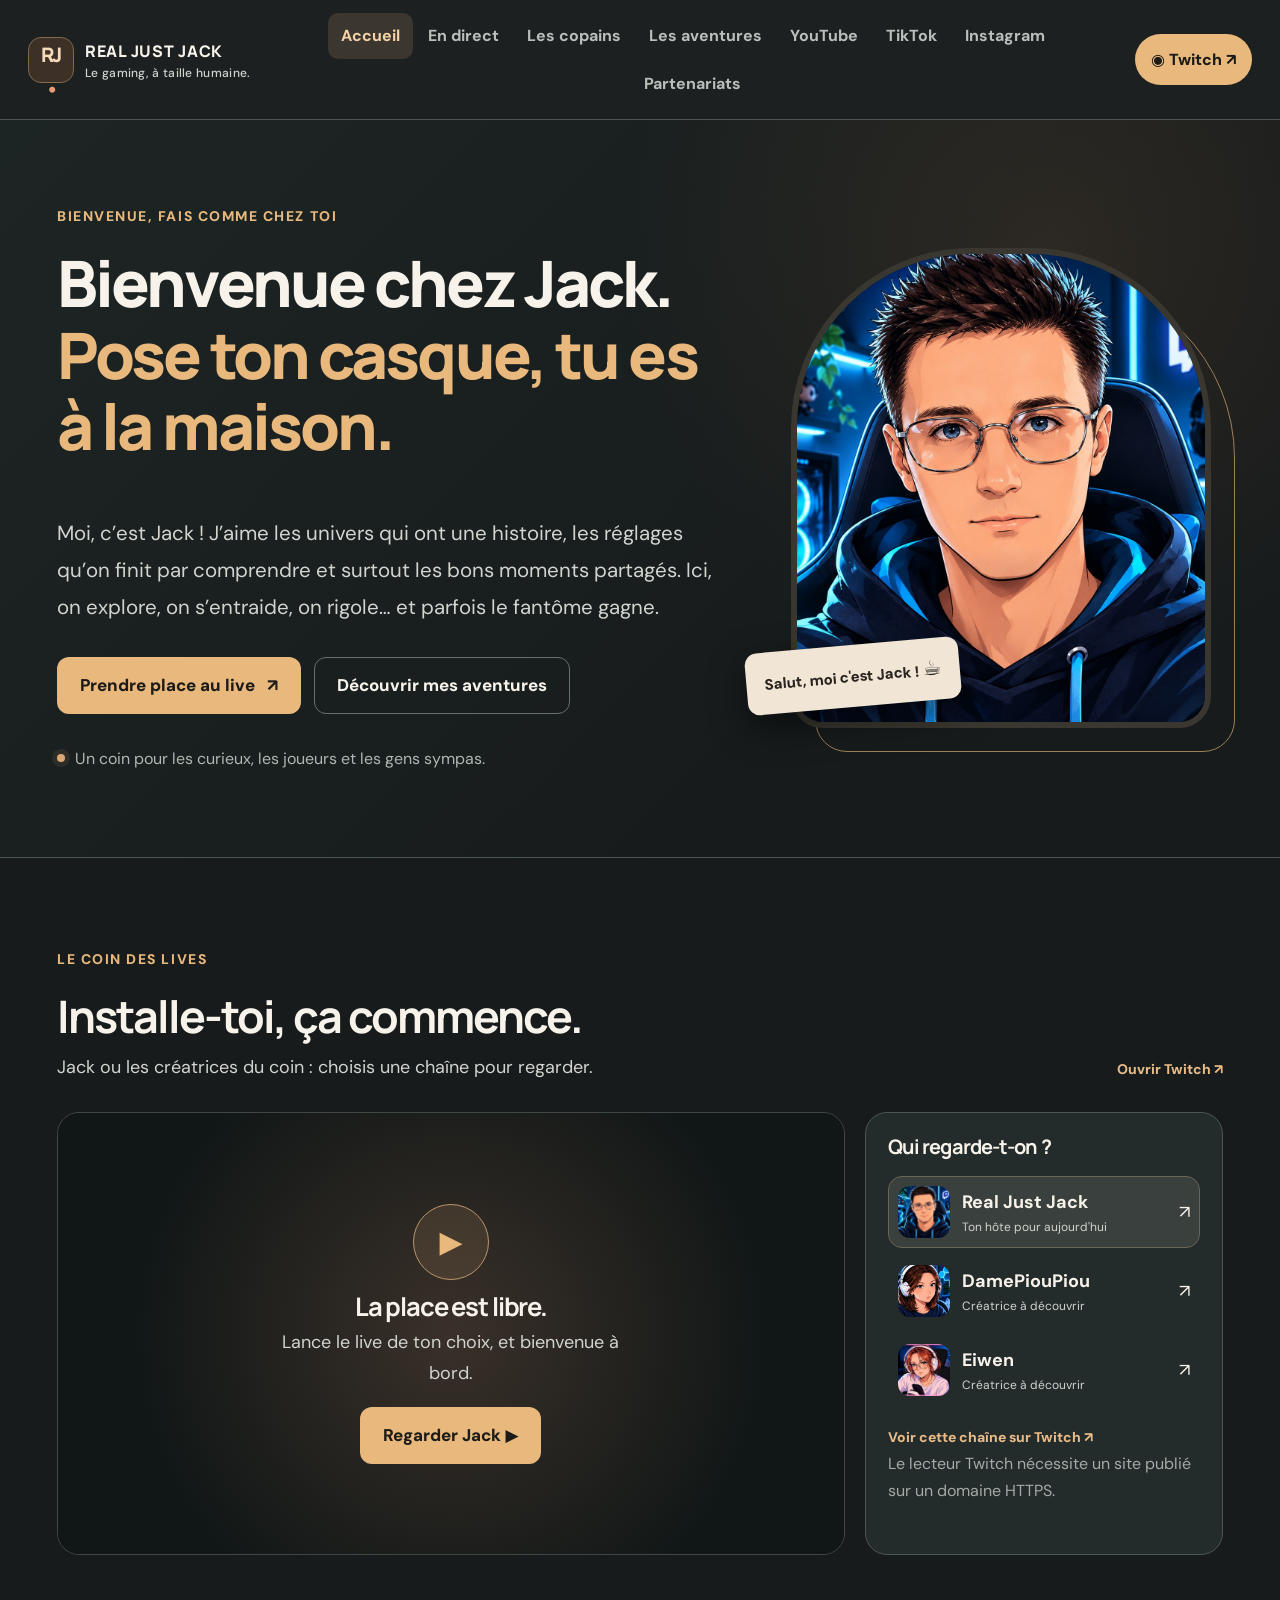
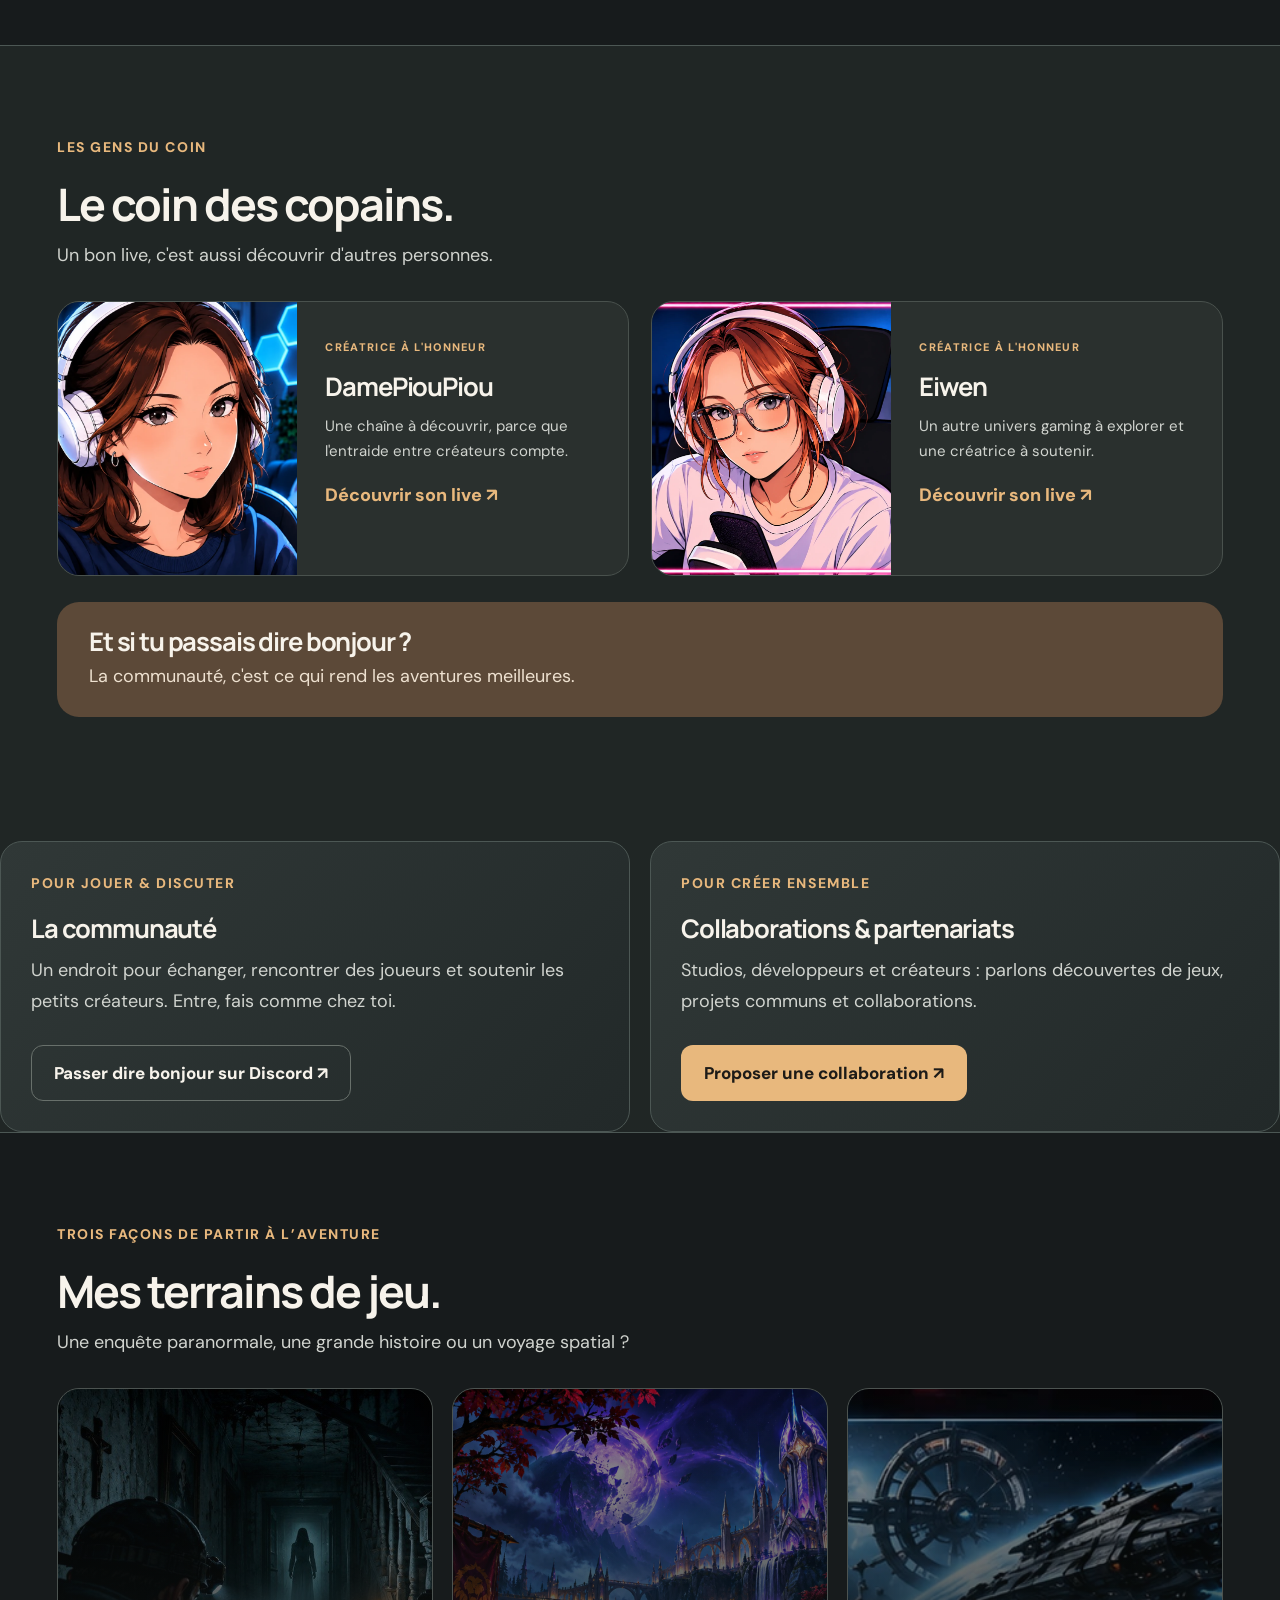
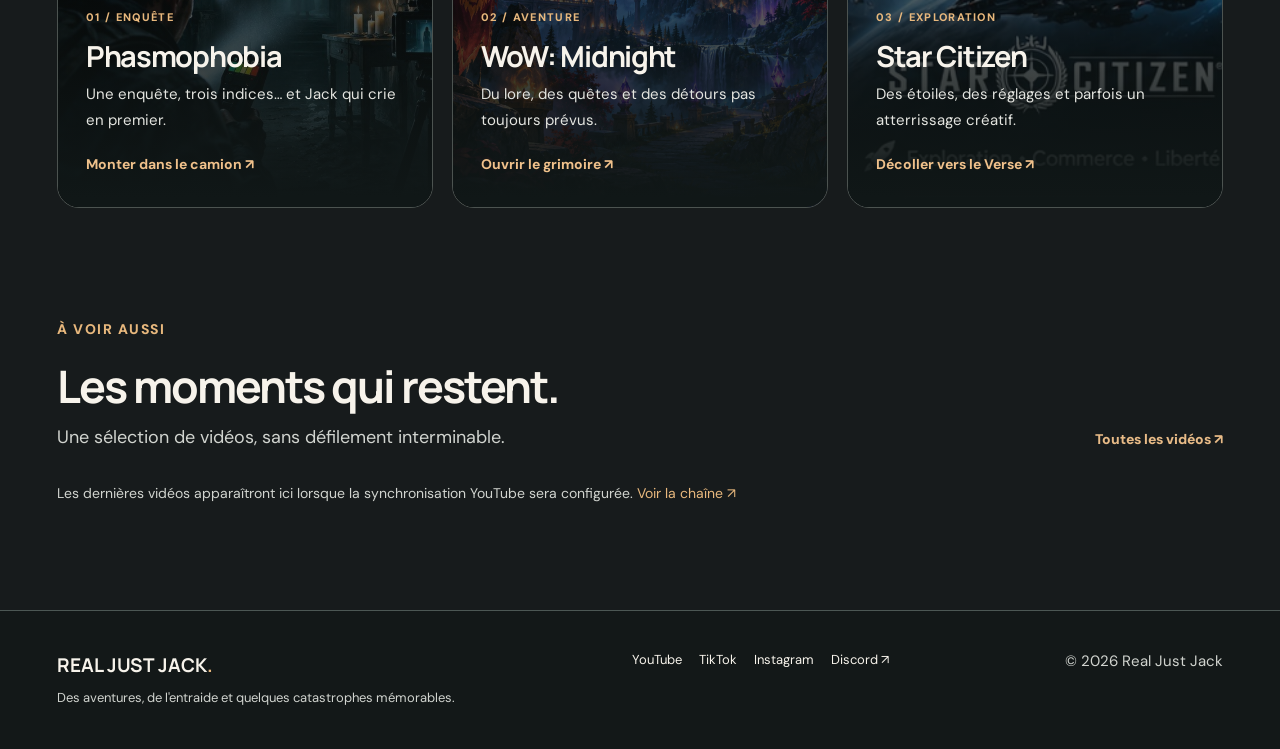
==== commit 106346e5: "Add files via upload" ====
--- a/index.html
+++ b/index.html
@@ -1,55 +1,2 @@
 <!DOCTYPE html>
-
-<html data-game="ph" data-theme="dark" lang="fr"><head><meta charset="utf-8"/>
-<meta content="width=device-width, initial-scale=1, viewport-fit=cover" name="viewport"/>
-<title>Réel Just Jack | WoW Midnight, Phasmophobia &amp; Star Citizen</title>
-<meta content="Lives Twitch de Réel Just Jack : identificateur de fantômes Phasmophobia, guides WoW Midnight, Star Citizen." name="description"/>
-<meta content="website" property="og:type"/><meta content="Réel Just Jack | WoW Midnight, Phasmophobia, Star Citizen &amp; Partenariats Gaming" property="og:title"/><meta content="Lives Twitch, labo Phasmophobia, guides WoW Midnight." property="og:description"/><meta content="https://dctraplan.github.io/assets/jack.jpg" property="og:image"/><meta content="#07080d" name="theme-color"/><link href="assets/favicon.svg" rel="icon" type="image/svg+xml"/><link href="https://fonts.googleapis.com" rel="preconnect"/><link crossorigin="" href="https://fonts.gstatic.com" rel="preconnect"/>
-<link href="https://fonts.googleapis.com/css2?family=Unbounded:wght@500;700;800&amp;family=Figtree:wght@400;500;700&amp;display=swap" rel="stylesheet"/>
-<link href="style.css?v=2027-4" rel="stylesheet"/><link href="quest.css?v=1" rel="stylesheet"/><link href="https://dctraplan.github.io/" rel="canonical"/><meta content="index,follow,max-image-preview:large" name="robots"/><meta content="https://dctraplan.github.io/" property="og:url"/><meta content="summary_large_image" name="twitter:card"/><script type="application/ld+json">{"@context": "https://schema.org", "@type": "WebSite", "name": "Real Just Jack", "alternateName": "Réel Just Jack", "url": "https://dctraplan.github.io/", "inLanguage": "fr-FR", "description": "Site officiel de Real Just Jack : Twitch, Phasmophobia, World of Warcraft, Partenariats Gaming et Star Citizen."}</script><link href="seo-plus.css" rel="stylesheet"/><link href="rjj-interactif.css" rel="stylesheet"/><meta content="Real Just Jack" property="og:site_name"/><meta content="fr_FR" property="og:locale"/><link href="play-worlds.css" rel="stylesheet"/><script type="application/ld+json">{"@context": "https://schema.org", "@graph": [{"@type": "WebSite", "@id": "https://dctraplan.github.io/#website", "url": "https://dctraplan.github.io/", "name": "Real Just Jack", "inLanguage": "fr-FR"}, {"@type": "Person", "name": "Real Just Jack", "url": "https://dctraplan.github.io/", "sameAs": ["https://www.twitch.tv/realjustjack", "https://www.youtube.com/@MisterJackBond", "https://www.tiktok.com/@dcjackbond", "https://www.instagram.com/jackreelly/"]}]}</script><link href="adventures.css" rel="stylesheet"/><link href="showcase-redesign.css?v=1" rel="stylesheet"/><link href="studio-feature.css?v=2" rel="stylesheet"/><link href="clip-gallery-v2.css" rel="stylesheet"/><link rel="stylesheet" href="youtube-shorts.css?v=1"/></head><body>
-<canvas id="bg"></canvas><div class="cur" id="cur"></div><div class="dot" id="dot"></div>
-<header><div class="w"><a class="brand" href="#accueil">RÉEL JUST <b>JACK</b></a>
-<nav aria-label="Navigation principale"><a data-v="accueil" href="#accueil">Accueil</a><a data-v="explorer" href="#experience">Explorer</a><a data-v="phasmo" href="#phasmo">Phasmophobia</a><a data-v="wow" href="#wow">WoW Midnight</a><a data-v="clips" href="#clips">Clips</a><a data-v="communaute" href="#communaute">Communauté</a><a href="guides.html">Guides</a><a href="partenariats.html">🤝 Partenariats studios</a></nav>
-<button class="btn sm live" id="kb" type="button">Recherche <kbd>Ctrl K</kbd></button><a class="btn sm fill mag" href="https://www.twitch.tv/realjustjack" rel="noopener" target="_blank">Twitch ↗</a></div></header><div id="prg"></div><div aria-hidden="true" class="ambient-glow"></div>
-<main id="top"><div class="view on" data-v="accueil">
-<section class="home-intro" id="accueil"><div class="w home-layout"><div class="home-copy"><div class="home-eyebrow"><span class="home-signal"></span> BIENVENUE DANS MON UNIVERS · ÉDITION 2027</div><div class="home-identity"><span>LE COIN GAMING DE</span><h1>RÉEL JUST<br/><em>JACK.</em></h1></div><p class="home-lead">Salut, moi c’est Jack ! Ici, on explore des mondes, on se fait peur, on rigole et surtout on partage de bons moments ensemble. Du gaming, des découvertes et des discussions sans pression.</p><div class="home-cta"><a class="home-primary" href="#live">◉ Voir mon live <span>↗</span></a><a class="home-secondary" href="#talents">Découvrir les talents <span>↓</span></a></div><div aria-label="Choisir un univers gaming" class="home-tags home-world-tabs" role="group"><button aria-pressed="true" class="world-tab is-selected" data-stage-world="ph" type="button">👻 PHASMOPHOBIA</button><button aria-pressed="false" class="world-tab" data-stage-world="wow" type="button">⚔ WORLD OF WARCRAFT</button><button aria-pressed="false" class="world-tab" data-stage-world="sc" type="button">🚀 STAR CITIZEN</button></div>
-<div aria-label="Univers sélectionné" class="rjj-stage" data-stage="ph" id="rjj-stage"><div class="rjj-stage-visual"><img alt="Ambiance Phasmophobia" decoding="async" height="724" id="rjj-stage-image" loading="lazy" src="assets/phasmophobia.jpg" width="724"/><span class="rjj-stage-index" id="rjj-stage-index">UNIVERS 01 / 03</span></div><div class="rjj-stage-content"><span class="rjj-stage-kicker" id="rjj-stage-kicker">DOSSIER PARANORMAL</span><h2 id="rjj-stage-title">Entre dans la maison hantée.</h2><p id="rjj-stage-desc">Explore les pièces, collecte des preuves et démasque le fantôme.</p><div class="rjj-stage-mini"><span id="rjj-stage-stat">ENQUÊTE · OBSERVATION</span><span id="rjj-stage-progress">0 / 4 découvertes</span></div><div class="rjj-stage-actions"><button id="rjj-stage-mission" type="button">✦ Lancer une mission</button><button id="rjj-stage-enter" type="button">↗ Explorer cet univers</button></div><div class="rjj-stage-challenge" hidden="" id="rjj-stage-challenge"><strong id="rjj-stage-question"></strong><div class="rjj-stage-answers" id="rjj-stage-answers"></div><p aria-live="polite" id="rjj-stage-result" role="status"></p></div></div></div><div aria-label="Centre de commande interactif" class="ultimate-command"><div class="ultimate-command-head"><span><span class="ultimate-led"></span> SIGNAL DU QG · INTERACTIF</span><span aria-live="off" id="ultimate-clock">PARIS</span></div><div class="ultimate-command-main"><div><small>TRANSMISSION DU JOUR</small><strong id="ultimate-daily-title">Initialisation du QG…</strong><p id="ultimate-daily-text">Choisis ton univers et lance une découverte.</p></div><div aria-hidden="true" class="ultimate-radar"><span></span><i></i></div></div><div class="ultimate-command-actions"><button id="ultimate-random" type="button">✦ Surprise du QG</button><button id="ultimate-daily" type="button">◈ Défi du jour</button><button id="ultimate-copy" type="button">↗ Partager cet univers</button></div><div aria-live="polite" class="ultimate-feedback" id="ultimate-feedback" role="status">Prêt à explorer ?</div></div><div aria-label="Console interactive de Jack" class="home-console"><div class="home-console-top"><span><i class="console-dot"></i> CONSOLE DE JACK</span><span id="home-console-count">01 / 03</span></div><div aria-label="Changer l'ambiance de la présentation" class="home-world-switch" role="group"><button aria-pressed="true" class="active" data-home-world="ph" type="button">👻 Horreur</button><button aria-pressed="false" data-home-world="wow" type="button">⚔️ Fantasy</button><button aria-pressed="false" data-home-world="sc" type="button">🚀 Espace</button></div><div class="home-console-content"><span id="home-world-tag">PHASMOPHOBIA · DOSSIER 01</span><strong id="home-world-title">Prêt pour une enquête paranormale ?</strong><p id="home-world-description">Choisis une ambiance et découvre ce qui t'attend dans l'univers de Jack.</p><button id="home-world-go" type="button">Explorer cet univers ↗</button></div></div></div><div class="home-portrait" id="portrait-3d"><div aria-hidden="true" class="home-scene" id="home-scene"></div><div class="home-orbit orbit-one"></div><div class="home-orbit orbit-two"></div><img alt="Portrait illustré de Jack" decoding="async" fetchpriority="high" height="420" loading="eager" src="assets/jack.jpg" width="420"/><div class="portrait-label"><span>CRÉATEUR &amp; STREAMER</span><strong>JUST JACK <i>✦</i></strong></div><span class="portrait-side">UN UNIVERS À PARTAGER / 2027</span></div></div><a class="home-scroll" href="#live">DÉFILER POUR DÉCOUVRIR <span>↓</span></a></section><section aria-labelledby="rjj-showcase-title" class="rjj-showcase" id="decouvrir-jack"><div class="rjj-showcase-inner"><div class="rjj-showcase-head"><div><p class="rjj-showcase-kicker"><span></span> DÉCOUVRIR REAL JUST JACK</p><h2 id="rjj-showcase-title">Trois univers.<br/><em>Une seule aventure.</em></h2><p class="rjj-showcase-sub">Des enquêtes qui font sursauter, des histoires à explorer et des voyages vers l'inconnu. Choisis ton prochain univers.</p></div><a class="rjj-showcase-live" href="https://www.twitch.tv/realjustjack" rel="noopener" target="_blank">● RETROUVE-MOI EN DIRECT <span>↗</span></a></div><div class="rjj-showcase-grid"><a class="rjj-showcase-card" href="phasmophobia.html"><img alt="Ambiance de chasse aux fantômes dans Phasmophobia" loading="lazy" src="assets/phasmophobia.jpg"/><span class="rjj-showcase-shade"></span><span class="rjj-showcase-content"><span class="rjj-showcase-number">01 / HORREUR &amp; ENQUÊTE</span><strong>PHASMOPHOBIA</strong><span class="rjj-showcase-desc">Des fantômes, des frissons et quelques fous rires.</span><span class="rjj-showcase-link">ENTRER DANS L'ENQUÊTE <b>↗</b></span></span></a><a class="rjj-showcase-card" href="world-of-warcraft.html"><img alt="Paysage fantastique de World of Warcraft" loading="lazy" src="assets/wow-midnight-2027.webp"/><span class="rjj-showcase-shade"></span><span class="rjj-showcase-content"><span class="rjj-showcase-number">02 / FANTASY &amp; EXPLORATION</span><strong>WORLD OF WARCRAFT</strong><span class="rjj-showcase-desc">Des quêtes, des rencontres et des aventures en Azeroth.</span><span class="rjj-showcase-link">EXPLORER AZEROTH <b>↗</b></span></span></a><a class="rjj-showcase-card" href="star-citizen.html"><img alt="Vaisseau spatial dans l'univers Star Citizen" loading="lazy" src="assets/star-citizen-2027.webp"/><span class="rjj-showcase-shade"></span><span class="rjj-showcase-content"><span class="rjj-showcase-number">03 / ESPACE &amp; DÉCOUVERTE</span><strong>STAR CITIZEN</strong><span class="rjj-showcase-desc">Transport, exploration et liberté au-delà des étoiles.</span><span class="rjj-showcase-link">PRENDRE SON ENVOL <b>↗</b></span></span></a></div><div class="rjj-showcase-bottom"><div><span class="rjj-showcase-small">ENVIE DE DÉCOUVRIR MON UNIVERS ?</span><strong>Le meilleur moment, c'est celui qu'on partage.</strong></div><a href="https://www.twitch.tv/realjustjack" rel="noopener" target="_blank">REJOINDRE LE LIVE <span>↗</span></a></div></div></section><section class="studio-feature" id="partenariats-gaming"><div class="studio-feature-inner"><div><span class="studio-kicker">COLLABORATIONS · STUDIOS &amp; ÉDITEURS</span><h2>Votre jeu mérite<br/><em>d’être découvert.</em></h2><p>Vous développez ou éditez un jeu vidéo ? Présentez votre projet à Real Just Jack pour envisager une découverte en live, une vidéo ou un contenu court.</p><div class="studio-actions"><a class="studio-main-btn" href="partenariats.html">Découvrir les partenariats <span>↗</span></a><a class="studio-sub-btn" href="https://discord.com/channels/1483358815700385824/1573219013574664262" rel="noopener noreferrer" target="_blank">Ouvrir un ticket Discord ↗</a></div></div><div class="studio-steps"><strong>COMMENT ÇA MARCHE ?</strong><p><b>01</b> Découvrez les formats proposés</p><p><b>02</b> Rejoignez le salon Partenariats Gaming</p><p><b>03</b> Ouvrez un ticket privé avec votre proposition</p><small>Un compte Discord et l'accès au serveur sont nécessaires.</small></div></div></section><section class="studio-clips" id="videos-tiktok"><div class="studio-clips-head"><span>LES CLIPS DE JACK</span><h2>Trois moments. Trois histoires.</h2><p>Un aperçu de mon univers gaming. Clique sur un clip pour le découvrir sur TikTok.</p></div><div class="studio-clips-grid"><a aria-label="La tension monte… — regarder sur TikTok" class="rjj-video-card" href="https://www.tiktok.com/@dcjackbond/video/7709950164349340950" rel="noopener noreferrer" target="_blank"><span class="rjj-video-media"><img alt="Visuel illustratif du clip" decoding="async" loading="lazy" src="assets/clip-cover-1.webp"/><span class="rjj-video-number">REAL JUST JACK / TIKTOK</span><span class="rjj-video-play">▶</span></span><span class="rjj-video-body"><span class="rjj-video-tag">PHASMOPHOBIA · MOMENT 01</span><span class="rjj-video-title">La tension monte…</span><span class="rjj-video-cta">REGARDER SUR TIKTOK ↗</span></span></a><a aria-label="Une enquête imprévisible — regarder sur TikTok" class="rjj-video-card" href="https://www.tiktok.com/@dcjackbond/video/7708451159010200854" rel="noopener noreferrer" target="_blank"><span class="rjj-video-media"><img alt="Visuel illustratif du clip" decoding="async" loading="lazy" src="assets/clip-cover-2.webp"/><span class="rjj-video-number">REAL JUST JACK / TIKTOK</span><span class="rjj-video-play">▶</span></span><span class="rjj-video-body"><span class="rjj-video-tag">PHASMOPHOBIA · MOMENT 02</span><span class="rjj-video-title">Une enquête imprévisible</span><span class="rjj-video-cta">REGARDER SUR TIKTOK ↗</span></span></a><a aria-label="Les meilleurs moments de Jack — regarder sur TikTok" class="rjj-video-card" href="https://www.tiktok.com/@dcjackbond/video/7598469293369494806" rel="noopener noreferrer" target="_blank"><span class="rjj-video-media"><img alt="Visuel illustratif du clip" decoding="async" loading="lazy" src="assets/clip-cover-3.webp"/><span class="rjj-video-number">REAL JUST JACK / TIKTOK</span><span class="rjj-video-play">▶</span></span><span class="rjj-video-body"><span class="rjj-video-tag">GAMING · MOMENT 03</span><span class="rjj-video-title">Les meilleurs moments de Jack</span><span class="rjj-video-cta">REGARDER SUR TIKTOK ↗</span></span></a></div></section><section class="rjj-shorts-section" aria-labelledby="rjj-shorts-title"><div class="rjj-shorts-inner"><div class="rjj-shorts-copy"><span class="rjj-shorts-kicker">REAL JUST JACK / YOUTUBE SHORTS</span><h2 id="rjj-shorts-title">L'action en format court.<br><em>Retrouve mes Shorts.</em></h2><p>Frissons, surprises et moments gaming : découvre mes vidéos verticales sur YouTube, depuis ma chaîne officielle.</p><a class="rjj-shorts-button" href="https://www.youtube.com/channel/UCOMbtR-rCrL_vn_mHz6h-8g/shorts" target="_blank" rel="noopener noreferrer" aria-label="Voir les YouTube Shorts de Real Just Jack">▶ VOIR MES YOUTUBE SHORTS <span>↗</span></a></div><div class="rjj-shorts-visual" aria-hidden="true"><div class="rjj-shorts-frame"><img src="assets/clip-cover-1.webp" alt="" loading="lazy"><span class="rjj-shorts-play">▶</span><span class="rjj-shorts-caption">SHORTS / REAL JUST JACK</span></div></div></div></section>
-<section class="s" id="live"><div class="w"><span class="section-eyebrow">01 / TON RENDEZ-VOUS EN DIRECT</span><h2>Le live, sans quitter le site</h2><p class="sub">Charge le lecteur et le chat Twitch ici. S’ils restent vides, ouvre Twitch directement.</p><div class="ultimate-live-toolbar"><span><span class="ultimate-led"></span> STUDIO LIVE · RÉEL JUST JACK</span><button aria-pressed="false" id="ultimate-theater" type="button">⛶ Mode cinéma</button></div><div class="card lv" id="lv"><div class="lvb"><div class="home-live-guide"><span class="home-live-pulse"></span><span>TON ESPACE LIVE</span><strong>Entre dans le stream en un clic</strong><small>Le lecteur est chargé uniquement quand tu le demandes.</small></div><button class="btn fill mag" id="ld" type="button">▶ Lancer l’expérience Twitch</button><a class="btn mag" href="https://www.twitch.tv/realjustjack" rel="noopener" target="_blank">Ouvrir sur Twitch ↗</a></div></div></div></section>
-<section class="s" id="talents"><div class="w"><span class="section-eyebrow">02 / LA COMMUNAUTÉ À DÉCOUVRIR</span><h2>Les talents à découvrir.</h2><p class="sub">Deux créatrices Twitch dont je te recommande les univers. Lance leur live ici, sans quitter le site.</p>
-<div class="ultimate-talent-note">✦ Astuce : découvre un talent au hasard, puis lance son stream depuis sa carte.</div><div class="home-talent-spotlight"><div><span>✦ DÉCOUVERTE INTERACTIVE</span><strong id="talent-highlight-title">À qui rends-tu visite aujourd'hui ?</strong><p id="talent-highlight-description">Lance la sélection surprise pour découvrir un talent.</p></div><button id="talent-surprise" type="button">✦ Découvrir un talent au hasard</button></div><div class="friends"><article class="card tilt"><div class="fi"><img alt="Portrait manga de DamePiouPiou" decoding="async" height="363" loading="lazy" src="assets/damepioupiou.jpg" width="700"/></div><div class="fc"><span class="eb">CRÉATRICE TWITCH</span><span aria-hidden="true" class="talent-glow">✦</span><h3>DamePiouPiou</h3><p>Des jeux d’horreur, des moments chill et du multigaming ! Entre frissons, découvertes et bonne humeur, viens partager des lives variés dans une ambiance conviviale.</p><div class="acts"><button class="btn fill mag wt" data-ch="damepioupiou" type="button">Regarder ici</button><a class="btn mag" href="https://www.twitch.tv/damepioupiou" rel="noopener" target="_blank">Sa chaîne ↗</a></div></div></article>
-<article class="card tilt"><div class="fi"><img alt="Portrait manga d’Eiwen" decoding="async" height="525" loading="lazy" src="assets/eiwen.jpg" width="700"/></div><div class="fc"><span class="eb">CRÉATRICE TWITCH</span><span aria-hidden="true" class="talent-glow">✦</span><h3>Eiwen</h3><p>Des lives autour du dessin et de la créativité, avec de temps en temps des sessions de jeux vidéo. Un rendez-vous pour découvrir son univers.</p><div class="acts"><button class="btn fill mag wt" data-ch="eiwen_" type="button">Regarder ici</button><a class="btn mag" href="https://www.twitch.tv/eiwen_" rel="noopener" target="_blank">Sa chaîne ↗</a></div></div></article></div>
-</div></section></div><div class="view" data-v="explorer"><div class="legacy-controls" hidden=""><div class="gs"><button data-g="ph"></button><button data-g="wow"></button><button data-g="sc"></button><button data-g="bf"></button></div><p id="gd"></p><div data-g="ph" id="stage"><div class="chip" id="chip"></div></div><div id="mq"></div></div><section aria-labelledby="hq-title" class="hq-section" id="qg"><div class="w">
-<div class="hq-top"><div><span class="section-eyebrow">RÉEL JUST JACK · QUARTIER GÉNÉRAL 2027</span><h2 id="hq-title">Ton aventure <span>commence ici.</span></h2><p>Accomplis des missions, débloque des succès et progresse en explorant les univers. Tout est gratuit et sauvegardé sur cet appareil.</p></div><div class="hq-profile"><span class="hq-avatar">★</span><div><small>TON PROFIL D'EXPLORATEUR</small><strong id="hq-level">Niveau 1</strong><span id="hq-xp-label">0 / 150 XP</span></div></div></div>
-<div aria-label="Progression vers le prochain niveau" aria-valuemax="100" aria-valuemin="0" aria-valuenow="0" class="hq-progress" id="hq-progress" role="progressbar"><span id="hq-progress-fill"></span></div>
-<div class="hq-stats"><div><b id="hq-total-xp">0</b><span>XP cumulés</span></div><div><b id="hq-missions-count">0 / 3</b><span>Missions du jour</span></div><div><b id="hq-achievements-count">0 / 8</b><span>Succès débloqués</span></div><div><b id="hq-streak">0</b><span>Jours d'exploration</span></div></div>
-<div class="hq-grid"><article class="hq-panel"><div class="hq-panel-head"><div><span class="section-eyebrow">OBJECTIFS / RENOUVELÉS CHAQUE JOUR</span><h3>Missions du jour</h3></div><span class="hq-chip" id="hq-date">Aujourd'hui</span></div><div aria-live="polite" class="hq-missions" id="hq-missions"></div><p class="hq-note">Les missions sont validées en réalisant des actions sur ce site. Une fois terminées, elles se renouvellent demain.</p></article>
-<article class="hq-panel"><div class="hq-panel-head"><div><span class="section-eyebrow">COLLECTION / 8 DISTINCTIONS</span><h3>Ton mur de succès</h3></div><span class="hq-chip" id="hq-badge-count">0 / 8</span></div><div class="hq-badges" id="hq-badges"></div><p class="hq-note">Les succès débloqués restent enregistrés dans ce navigateur.</p></article></div>
-<div class="hq-footer"><div><b>Une mission spéciale chaque semaine</b><p id="hq-weekly-text">Découvre les mondes de Jack et accomplis le défi hebdomadaire.</p></div><button id="hq-weekly-button" type="button">Voir mon défi hebdomadaire ↗</button><button class="hq-reset" id="hq-reset" type="button">Réinitialiser ma progression</button></div>
-</div></section>
-<section aria-label="Expéditions et passeport gaming" class="quest-section" id="quest-zone"></section><section class="s future" id="experience"><div class="w">
-<div class="future-heading"><div><span class="future-kicker">REAL JUST JACK / EXPERIENCE 2027</span><h2>Tu ne visites pas un site.<br/><span>Tu entres dans l'univers.</span></h2><p class="sub">Un espace à explorer à ton rythme. Chaque carte ouvre une vraie expérience interactive.</p></div><div class="future-profile"><img alt="Jack en avatar" decoding="async" height="420" loading="lazy" src="assets/jack.jpg" width="420"/><div><b>Bienvenue dans le QG</b><small>Ta progression reste sur cet appareil</small></div></div></div>
-<div class="future-grid">
-<article class="future-card feature-spotlight"><div class="future-top"><span>01 / DÉCOUVRIR</span><span class="future-dot">● EN EXPLORATION</span></div><h3>Quelle aventure<br/>ce soir ?</h3><p>Laisse le hasard choisir ton prochain univers et ouvre-le en un clic.</p><div aria-live="polite" class="future-wheel" id="future-wheel"><img alt="Illustration de l'univers sélectionné" decoding="async" height="724" loading="lazy" src="assets/phasmophobia.jpg" width="724"/><div><small>TON DESTIN</small><strong id="future-choice">PHASMOPHOBIA</strong></div></div><div class="future-actions"><button class="future-btn primary" id="future-spin" type="button">✦ Tirer un univers</button><button class="future-btn" id="future-open" type="button">Explorer ↗</button></div></article>
-<article class="future-card"><div class="future-top"><span>02 / JOUER</span><span>MINI-DÉFI</span></div><h3>Le défi express</h3><p>Teste ta culture gaming. Une nouvelle question à chaque partie.</p><div aria-live="polite" class="future-quiz" id="future-quiz"></div><button class="future-btn" id="future-next" type="button">Question suivante ↻</button><small id="future-score">0 bonne réponse</small></article>
-<article class="future-card"><div class="future-top"><span>03 / COLLECTIONNER</span><span>TON ESPACE</span></div><h3>Ton carnet d'aventure</h3><p>Garde tes univers préférés sous la main. Sans compte et sans inscription.</p><div class="future-favs" id="future-favs"></div><div aria-live="polite" class="future-saved" id="future-saved"></div></article>
-<article class="future-card feature-social"><div class="future-top"><span>04 / PARTAGER</span><span>COMMUNAUTÉ</span></div><h3>Le QG ne dort jamais.</h3><p>Retrouve les lives, les vidéos et les autres aventuriers. Entre dans la communauté de Jack.</p><div class="future-social-links"><a href="https://www.twitch.tv/realjustjack" rel="noopener" target="_blank">◉ Regarder sur Twitch <span>↗</span></a><a href="https://discord.gg/JyPCrqqf5z" rel="noopener" target="_blank">✳ Rejoindre Discord <span>↗</span></a><a href="https://www.youtube.com/@MisterJackBond" rel="noopener" target="_blank">▷ Découvrir les vidéos <span>↗</span></a></div><button class="future-btn" id="future-share" type="button">Partager le site ↗</button><small aria-live="polite" id="future-share-status"></small></article>
-</div><div class="future-strip"><span>✦ QUATRE UNIVERS</span><span>✦ DES DÉFIS INTERACTIFS</span><span>✦ DES DÉCOUVERTES À CHAQUE VISITE</span><button aria-pressed="false" id="future-motion" type="button">Réduire les animations</button></div>
-</div></section>
-<section class="portal-section" id="portails"><div class="w"><div class="portal-heading"><span class="section-eyebrow">EXPÉRIENCE INTERACTIVE / 2027</span><h2>Quatre mondes.<br/><span class="portal-accent">Une seule aventure.</span></h2><p>Explore les univers de Jack : sélectionne un portail, fais pivoter la scène et découvre une destination unique.</p></div><div class="portal-shell" id="portal-shell"><div aria-label="Portail interactif des univers" class="portal-scene" id="portal-scene"><div class="portal-halo"></div><div class="portal-ring ring-a"></div><div class="portal-ring ring-b"></div><div class="portal-core"><img alt="Phasmophobia" decoding="async" height="724" id="portal-art" loading="lazy" src="assets/phasmophobia.jpg" width="724"/><div class="portal-overlay"><span id="portal-kicker">DOSSIER 01 / ENQUÊTE</span><strong id="portal-name">PHASMOPHOBIA</strong></div></div><div class="portal-floor"></div></div><div class="portal-details"><span class="portal-label">SÉLECTIONNE TON MONDE</span><div aria-label="Choix de l'univers" class="portal-choices" role="group"><button aria-pressed="true" class="selected" data-portal="ph" type="button">01 <b>Phasmophobia</b></button><button aria-pressed="false" data-portal="wow" type="button">02 <b>WoW Midnight</b></button><button aria-pressed="false" data-portal="bf" type="button">03 <b>Partenariats Gaming</b></button><button aria-pressed="false" data-portal="sc" type="button">04 <b>Star Citizen</b></button></div><p aria-live="polite" id="portal-description">Analyse les indices et identifie les entités dans le laboratoire interactif.</p><div class="portal-actions"><button id="portal-surprise" type="button">✦ Destination surprise</button><a href="#labo" id="portal-enter">Entrer dans l'univers ↗</a></div><p class="portal-hint">Sur ordinateur, déplace ta souris sur le portail pour explorer sa profondeur.</p></div></div></div></section><section class="s" id="univers"><div class="w"><h2>Choisis ton univers</h2><p class="sub">Chaque jeu change la couleur du site. Passe la souris sur une carte.</p>
-<div class="uni">
-<a class="card tilt" data-g="ph" href="#labo"><span class="ic">PHASMOPHOBIA</span><h3>Identifie les fantômes</h3><p>Sélectionne les preuves, élimine les suspects et lis l’astuce de chaque entité.</p><span class="go">Ouvrir le labo ↗</span></a>
-<a class="card tilt" data-g="wow" href="#wow"><span class="ic">WORLD OF WARCRAFT</span><h3>Midnight, boss par boss</h3><p>9 donjons et 6 raids, avec leurs boss, consultables et filtrables.</p><span class="go">Explorer Midnight ↗</span></a>
-<a class="card tilt" data-g="bf" href="#clips"><span class="ic">Partenariats Gaming</span><h3>Action sur le champ de bataille</h3><p>Des parties intenses, des moments d’équipe et le chat en renfort.</p><span class="go">Voir les clips ↗</span></a>
-<a class="card tilt" data-g="sc" href="#clips"><span class="ic">STAR CITIZEN</span><h3>En route vers le ’verse</h3><p>Exploration spatiale en direct, avec le chat à bord.</p><span class="go">Voir les lives ↗</span></a></div></div></section></div><div class="view" data-v="phasmo"><section aria-label="Expérience Phasmophobia" class="world-zone haunted"><div class="world-intro"><span class="world-kicker">DOSSIER PARANORMAL · EXPÉRIENCE INTERACTIVE</span><h2>Entre dans la maison <em>hantée.</em></h2><p>Explore trois pièces. Active les instruments pour révéler des indices, puis utilise le laboratoire des preuves juste en dessous.</p></div><div class="haunt-layout"><div class="haunt-stage" id="haunt-stage"><div class="haunt-fog"></div><div class="haunt-door"><span id="haunt-symbol">?</span></div><div class="haunt-floor"></div><span class="haunt-room-name" id="haunt-room-name">ENTRÉE · 00:13</span></div><div class="world-console"><div class="console-top"><span class="live-led"></span> JOURNAL D'ENQUÊTE <span id="haunt-count">0 / 3 indices</span></div><div aria-label="Choisir une pièce" class="room-tabs" role="group"><button aria-pressed="true" data-room="hall" type="button">01 Entrée</button><button aria-pressed="false" data-room="kitchen" type="button">02 Cuisine</button><button aria-pressed="false" data-room="basement" type="button">03 Sous-sol</button></div><p aria-live="polite" id="haunt-story">Un courant d'air froid traverse l'entrée. Quelque chose t'observe.</p><button class="world-action" id="haunt-scan" type="button">◉ Scanner la pièce</button><div aria-live="polite" class="haunt-evidence" id="haunt-evidence">Aucun indice découvert pour le moment.</div><button class="world-reset" id="haunt-reset" type="button">Recommencer l'enquête ↻</button></div></div></section><section class="s" id="labo"><div class="w"><h2>Le labo Phasmophobia</h2>
-<p class="sub">Un clic sur une preuve la marque « trouvée », un deuxième « exclue ». Clique un fantôme pour lire son astuce.</p>
-<div class="lab"><div class="evs" id="evs"></div><div><div class="count"><span id="cnt"></span><button class="btn sm" id="rst" type="button">Tout effacer</button><button class="btn sm" id="rnd" type="button">Fantôme au hasard</button></div><div class="ghosts" id="gh"></div></div></div></div></section><section class="s" id="defi"><div class="w"><h2>Défi : quel fantôme ?</h2><p class="sub">Voici ses trois preuves. Choisis le bon fantôme.</p><div class="card" style="padding:1.4rem"><div class="tags dq" id="dq"></div><div class="dopts" id="do"></div><p class="sub" id="dm" style="margin:1rem 0 0"></p><div class="count" style="margin-top:1rem"><span id="ds">Série : 0 · Record : 0</span><button class="btn sm" id="dn" type="button">Fantôme suivant</button></div></div></div></section></div><div class="view" data-v="wow"><section aria-label="Carte d'exploration World of Warcraft" class="world-zone fantasy"><div class="world-intro"><span class="world-kicker">ATLAS D'AVENTURE · CARTE INTERACTIVE</span><h2>La carte des <em>aventuriers.</em></h2><p>Choisis une destination, découvre son histoire et prépare ta prochaine expédition. Une carte d'ambiance originale, pas une carte officielle du jeu.</p></div><div class="fantasy-layout"><div aria-label="Carte interactive de destinations imaginaires" class="fantasy-map" id="fantasy-map"><div class="map-grid"></div><div class="map-continent land-one"></div><div class="map-continent land-two"></div><div class="map-rune">✧</div><button aria-label="Forêt des murmures" class="map-pin" data-land="forest" style="--px:25%;--py:33%" type="button">✦<small>Forêt</small></button><button aria-label="Citadelle oubliée" class="map-pin" data-land="citadel" style="--px:69%;--py:26%" type="button">♜<small>Citadelle</small></button><button aria-label="Côte des brumes" class="map-pin" data-land="coast" style="--px:72%;--py:74%" type="button">⚓<small>Côte</small></button><button aria-label="Caverne des échos" class="map-pin" data-land="cavern" style="--px:32%;--py:76%" type="button">◆<small>Caverne</small></button><div class="map-compass">N<br/>✦</div></div><div class="fantasy-journal"><span class="world-kicker">CARNET D'EXPLORATION</span><span class="journal-number" id="land-number">DESTINATION 01 / 03</span><h3 id="land-title">Forêt des murmures</h3><p id="land-description">Une forêt ancienne où les branches semblent raconter des légendes oubliées.</p><div class="land-traits" id="land-traits"><span>Exploration</span><span>Mystère</span></div><button class="world-action" id="land-visit" type="button">✦ Marquer comme explorée</button><p aria-live="polite" id="land-progress">0 destination explorée sur 4</p><button class="world-reset" id="land-reset" type="button">Effacer mon parcours ↻</button><a class="world-link" href="#wow-catalogue">Consulter les donjons et raids ↓</a></div></div></section><section class="s" id="wow-catalogue"><div class="w"><h2>WoW Midnight</h2><p class="sub" id="upd"></p>
-<div class="wow"><div><div class="tabs"><button aria-pressed="true" class="btn sm tab" data-t="dungeons">Donjons</button><button aria-pressed="false" class="btn sm tab" data-t="raids">Raids</button><button class="btn sm" id="wr" type="button">Boss au hasard</button></div>
-<input aria-label="Chercher un donjon ou un boss" id="q" placeholder="Chercher un donjon ou un boss" type="search"/><div class="il" id="il"></div></div>
-<div class="card det" id="det"></div></div></div></section></div><div class="view" data-v="clips"><section class="s clips-section" id="clips"><div class="w"><span class="section-eyebrow">MOMENTS FORTS / CLIPS &amp; VIDÉOS</span><h2>Les moments qu'on<br/><span class="accent">n'oublie pas.</span></h2><p class="sub">Frissons, fails et aventures : choisis une ambiance pour découvrir mes contenus sur les plateformes officielles.</p><div aria-label="Filtrer les vidéos" class="clip-filters" role="group"><button aria-pressed="true" class="active" data-filter="all">Tout voir</button><button aria-pressed="false" data-filter="horreur">Frissons</button><button aria-pressed="false" data-filter="action">Action</button><button aria-pressed="false" data-filter="aventure">Aventure</button></div><div class="clip-grid"><a class="clip-card" data-category="horreur" href="https://www.twitch.tv/realjustjack/clips" rel="noopener" target="_blank"><img alt="Phasmophobia" decoding="async" height="724" loading="lazy" src="assets/phasmophobia.jpg" width="724"/><span class="clip-tag">FRISSONS · PHASMOPHOBIA</span><h3>Les meilleurs moments d'horreur</h3><span class="clip-action">Voir les clips Twitch ↗</span></a><a class="clip-card" data-category="action" href="https://www.youtube.com/@MisterJackBond" rel="noopener" target="_blank"><img alt="Partenariats Gaming" decoding="async" height="724" loading="lazy" src="assets/star-citizen-2027.webp" width="724"/><span class="clip-tag">ACTION · Partenariats Gaming</span><h3>Action, chaos et belles surprises</h3><span class="clip-action">Voir les vidéos YouTube ↗</span></a><a class="clip-card" data-category="aventure" href="https://www.youtube.com/@MisterJackBond" rel="noopener" target="_blank"><img alt="World of Warcraft" decoding="async" height="1254" loading="lazy" src="assets/wow-midnight-2027.webp" width="1254"/><span class="clip-tag">AVENTURE · WORLD OF WARCRAFT</span><h3>Voyage dans les mondes fantastiques</h3><span class="clip-action">Explorer la chaîne ↗</span></a></div><div class="clip-footer"><p>Tu veux retrouver tous mes formats courts ?</p><a class="home-primary" href="https://www.tiktok.com/@dcjackbond" rel="noopener" target="_blank">Mes vidéos TikTok ↗</a><a class="home-secondary" href="https://www.youtube.com/channel/UCOMbtR-rCrL_vn_mHz6h-8g/shorts" rel="noopener" target="_blank">Mes YouTube Shorts ↗</a><a class="home-secondary" href="https://www.instagram.com/jackreelly/" rel="noopener" target="_blank">Mes Reels Instagram ↗</a></div></div></section></div><div class="view" data-v="communaute"><section class="s" id="chaines"><div class="w"><h2>Rejoins l’aventure.</h2><p class="sub">Retrouve les extraits, les annonces et la communauté sur mes réseaux.</p>
-<div class="social" style="margin-top:0"><a class="card" href="https://www.twitch.tv/realjustjack" rel="noopener" target="_blank">🟣 <b>Twitch</b><small>Lives &amp; replays</small><span>↗</span></a><a class="card" href="https://discord.gg/JyPCrqqf5z" rel="noopener" target="_blank">💬 <b>Discord</b><small>Communauté</small><span>↗</span></a><a class="card" href="https://www.tiktok.com/@dcjackbond" rel="noopener" target="_blank">🎬 <b>TikTok</b><small>Clips &amp; Shorts</small><span>↗</span></a><a class="card" href="https://www.instagram.com/jackreelly/" rel="noopener" target="_blank">📷 <b>Instagram</b><small>Reels &amp; coulisses</small><span>↗</span></a><a class="card" href="https://www.youtube.com/@MisterJackBond" rel="noopener" target="_blank">▶ <b>YouTube</b><small>Vidéos</small><span>↗</span></a><a class="card" href="https://ko-fi.com/realjustjack" rel="noopener" target="_blank">☕ <b>Ko-fi</b><small>Soutenir la chaîne</small><span>↗</span></a></div>
-</div></section><section class="s" id="collab"><div class="w"><h2>Une collaboration avec Jack ?</h2><p class="sub">Le Discord est ouvert sur candidature. Prépare ton message ici, puis colle-le sur le serveur.</p>
-<div class="cl"><div class="card" style="padding:1.4rem"><label>Ton pseudo<input autocomplete="off" id="cn" placeholder="Ex. NomDeScène"/></label><label>Ta chaîne ou ton lien<input autocomplete="off" id="cl" placeholder="twitch.tv/…"/></label><label>Type de collaboration<select id="ct"><option>Stream en commun</option><option>Partage de contenu</option><option>Partenariat</option><option>Autre idée</option></select></label><label>Ton message<textarea id="cm" placeholder="Présente ton projet en quelques lignes" rows="4"></textarea></label></div>
-<div class="card" style="padding:1.4rem"><ol class="steps"><li>Remplis le formulaire.</li><li>Copie le message ci-dessous.</li><li>Ouvre le Discord et colle-le dans ta candidature.</li></ol><textarea aria-label="Message généré" id="cp" readonly="" rows="7"></textarea><div class="acts" style="margin-top:.8rem"><button class="btn fill mag" id="cc" type="button">Copier le message</button><a class="btn mag" href="https://discord.gg/JyPCrqqf5z" rel="noopener" target="_blank">Ouvrir le Discord ↗</a></div><p class="sub" style="font-size:.88rem;margin:.8rem 0 0">Le message ne part pas tout seul : tu l’envoies toi-même sur Discord.</p></div></div></div></section></div><section class="adventure-wrap" id="histoires-interactives"><p class="adventure-eyebrow">Nouveau · Missions narratives</p><h2>Quatre histoires. Tes choix changent la suite.</h2><p>Explore des lieux, découvre des indices, prends des décisions et débloque une fin. Chaque aventure se sauvegarde sur ton appareil.</p><div class="adventure-choices"><a href="phasmophobia.html#aventure-interactive">🔦 Enquête hantée</a><a href="world-of-warcraft.html#aventure-interactive">⚔️ La forêt mystérieuse</a><a href="partenariats.html#aventure-interactive">🤝 Partenariats Gaming — proposer une collaboration ↗</a><a href="star-citizen.html#aventure-interactive">🚀 Cargaison disparue</a></div></section></main><div class="ap" hidden="" id="ap"></div><div class="xp" id="xpb" role="button" tabindex="0" title="Clique pour voir tes succès"><div><span id="xp"></span><i><b id="xf"></b></i></div><button aria-label="Activer les sons" aria-pressed="false" class="snd" id="sn" type="button">♪</button></div><div id="ts" role="status"></div><div id="sw"></div><div class="pal" hidden="" id="pal"><div aria-label="Recherche rapide" class="pbox" role="dialog"><input autocomplete="off" id="pq" placeholder="Aller à… un jeu, un fantôme, une section"/><div id="pl"></div></div></div>
-<div class="w"><div class="card next" id="nx"></div></div><section class="play-home" id="mini-jeux"><p class="eyebrow">NOUVEAU · 4 EXPÉRIENCES JOUABLES</p><h2>À toi de jouer dans le QG de Jack !</h2><p>Enquête paranormale, aventure en Azeroth, opération tactique et mission spatiale : chaque univers possède ses propres choix, événements et fins. Progression sauvegardée sur ton appareil.</p><div class="play-home-grid"><a href="phasmophobia.html#experience-jouable">🔦 Enquête hantée <span>Explorer et déduire →</span></a><a href="world-of-warcraft.html#experience-jouable">⚔️ Route d’Azeroth <span>Choisir son aventure →</span></a><a href="partenariats.html#experience-jouable">🤝 Partenariats Gaming — proposer une collaboration ↗</a><a href="star-citizen.html#experience-jouable">🚀 Livraison spatiale <span>Préparer et naviguer →</span></a></div></section><section aria-labelledby="rjj-qg-title" class="rjj-lab" id="rjj-qg"><p class="rjj-eyebrow">QUARTIER GÉNÉRAL · EXPLORATION</p><h2 id="rjj-qg-title">Choisis ton univers. Relève une mission. Débloque tes XP.</h2><p>Trois univers, quatre défis gratuits : chaque clic ouvre une véritable mission. Ton niveau et tes succès sont mémorisés dans ce navigateur. Aucune inscription nécessaire.</p><div class="rjj-meta"><strong data-rjj-level="">Niveau 1</strong><span data-rjj-xp="">0 XP</span><span data-rjj-done="">0 / 4 missions</span></div><div class="rjj-world-grid"><a class="rjj-world" href="phasmophobia.html#mission-interactive"><span aria-hidden="true">🔦</span><strong>Phasmophobia</strong><small>Repère les indices, puis identifie le fantôme.</small><b>Jouer à la mission ↗</b></a><a class="rjj-world" href="world-of-warcraft.html#mission-interactive"><span aria-hidden="true">⚔️</span><strong>World of Warcraft</strong><small>Choisis tes étapes et prépare une aventure sans stress.</small><b>Jouer à la mission ↗</b></a><a class="rjj-world" href="partenariats.html#mission-interactive">🤝 Partenariats Gaming — proposer une collaboration ↗</a><a class="rjj-world" href="star-citizen.html#mission-interactive"><span aria-hidden="true">🚀</span><strong>Star Citizen</strong><small>Prépare un trajet, une cargaison et une exploration.</small><b>Jouer à la mission ↗</b></a></div></section><p><button class="rjj-action" data-rjj-surprise="" type="button">🎲 Lancer un défi surprise</button> <a href="defis.html">Voir aussi les défis du QG →</a></p><section class="seo-discovery" id="guides-seo"><div class="seo-inner"><p class="seo-kicker">LE COIN DES EXPLORATEURS</p><h2>Guides gaming et défis interactifs</h2><p>Découvre mes univers, apprends à mieux connaître les jeux et relève des défis accessibles gratuitement.</p><div class="seo-grid"><a class="seo-tile" href="phasmophobia.html"><strong>Phasmophobia</strong><span>Enquêtes et indices ↗</span></a><a class="seo-tile" href="world-of-warcraft.html"><strong>World of Warcraft</strong><span>Exploration d’Azeroth ↗</span></a><a class="seo-tile" href="partenariats.html">🤝 Partenariats Gaming — proposer une collaboration ↗</a><a class="seo-tile" href="star-citizen.html"><strong>Star Citizen</strong><span>Exploration spatiale ↗</span></a><a class="seo-tile" href="defis.html"><strong>Défis du QG</strong><span>Quiz et progression ↗</span></a><a class="seo-tile" href="guides.html">Tous les guides et quiz →</a></div></div></section><footer><div class="w">© 2026–2027 Réel Just Jack. Tous droits réservés. <a href="#experience">Explorer le QG</a></div></footer>
-<script src="data.js?v=1"></script>
-<script src="script.js?v=1"></script><script src="experience.js?v=2027-6"></script><script src="upgrade.js?v=2027-2"></script><script defer="" src="immersive.js?v=2027-3"></script><script defer="" src="universe.js?v=2027-6"></script><script defer="" src="worlds.js?v=2027-5"></script><script defer="" src="hq.js?v=2027-6"></script><script defer="" src="quest.js?v=1"></script><link href="home-2027.css" rel="stylesheet"/><script defer="" src="home-2027.js"></script><link href="ultimate-2027.css?v=1" rel="stylesheet"/><script defer="" src="ultimate-2027.js?v=2"></script><link href="stage-2027.css?v=1" rel="stylesheet"/><script defer="" src="stage-2027.js?v=1"></script><script defer="True" src="rjj-interactif.js"></script></body></html>
+<html lang="fr"><head><meta charset="utf-8"/><meta content="width=device-width,initial-scale=1" name="viewport"/><meta content="#171b1c" name="theme-color"/><meta content="Le coin gaming de Jack : lives Twitch, communauté, Phasmophobia, World of Warcraft Midnight et Star Citizen." name="description"/><title>Bienvenue à la maison | Real Just Jack</title><link href="assets/favicon.svg" rel="icon"/><link href="style.css" rel="stylesheet"/><script defer="" src="app.js"></script></head><body><a class="skip" href="#main">Aller au contenu</a><header class="site-head"><div class="header-inner"><a class="logo" href="index.html"><span class="logo-mark">RJ<span>•</span></span><span>REAL JUST JACK<small>Le gaming, à taille humaine.</small></span></a><button aria-controls="nav" aria-expanded="false" class="menu-btn" id="menuBtn">☰ <span>Menu</span></button><nav aria-label="Navigation principale" id="nav"><a class="current" href="index.html">Accueil</a><a class="" href="index.html#direct">En direct</a><a class="" href="index.html#communaute">Les copains</a><a class="" href="index.html#aventures">Les aventures</a><a class="" href="youtube.html">YouTube</a><a class="" href="tiktok.html">TikTok</a><a class="" href="instagram.html">Instagram</a><a class="" href="partenariats.html">Partenariats</a></nav><a class="head-live" href="https://www.twitch.tv/realjustjack" rel="noopener" target="_blank">◉ Twitch ↗</a></div></header><main id="main"><section class="home-hero"><div class="wrap hero-grid"><div class="hero-copy"><span class="eyebrow">BIENVENUE, FAIS COMME CHEZ TOI</span><h1>Bienvenue chez Jack. <em>Pose ton casque, tu es à la maison.</em></h1><p>Moi, c’est Jack ! J’aime les univers qui ont une histoire, les réglages qu’on finit par comprendre et surtout les bons moments partagés. Ici, on explore, on s’entraide, on rigole… et parfois le fantôme gagne.</p><div class="actions"><a class="btn main-btn" href="#direct">Prendre place au live <span>↗</span></a><a class="btn line-btn" href="#aventures">Découvrir mes aventures</a></div><div class="hero-note"><span class="pulse"></span> Un coin pour les curieux, les joueurs et les gens sympas.</div></div><div class="portrait"><div class="portrait-back"></div><img alt="Avatar illustré de Jack" src="assets/jack-manga.jpg"/><div class="portrait-sticker">Salut, moi c'est Jack ! <span>☕</span></div></div></div></section><section class="wrap section" id="direct"><div class="section-top"><div><span class="eyebrow">LE COIN DES LIVES</span><h2>Installe-toi, ça commence.</h2><p>Jack ou les créatrices du coin : choisis une chaîne pour regarder.</p></div><a class="quiet-link" href="https://www.twitch.tv/realjustjack" rel="noopener" target="_blank">Ouvrir Twitch ↗</a></div><div class="live-layout"><div class="player" id="player"><div class="player-welcome"><span class="play-sign">▶</span><h3>La place est libre.</h3><p>Lance le live de ton choix, et bienvenue à bord.</p><button class="btn main-btn" data-channel="realjustjack">Regarder Jack ▶</button></div></div><div class="channel-panel"><h3>Qui regarde-t-on ?</h3><button class="channel active" data-channel="realjustjack"><img alt="" src="assets/jack.jpg"/><span><b>Real Just Jack</b><small>Ton hôte pour aujourd'hui</small></span><span>↗</span></button><button class="channel" data-channel="damepioupiou"><img alt="" src="assets/damepioupiou.jpg"/><span><b>DamePiouPiou</b><small>Créatrice à découvrir</small></span><span>↗</span></button><button class="channel" data-channel="eiwen_"><img alt="" src="assets/eiwen.jpg"/><span><b>Eiwen</b><small>Créatrice à découvrir</small></span><span>↗</span></button><a class="quiet-link" href="https://www.twitch.tv/realjustjack" id="twitchLink" rel="noopener" target="_blank">Voir cette chaîne sur Twitch ↗</a><p class="small-muted">Le lecteur Twitch nécessite un site publié sur un domaine HTTPS.</p></div></div></section><section class="soft-section" id="communaute"><div class="wrap section"><div class="section-top"><div><span class="eyebrow">LES GENS DU COIN</span><h2>Le coin des copains.</h2><p>Un bon live, c'est aussi découvrir d'autres personnes.</p></div></div><div class="people"><article class="person"><img alt="Illustration de DamePiouPiou" loading="lazy" src="assets/damepioupiou-manga.webp"/><div><span>CRÉATRICE À L'HONNEUR</span><h3>DamePiouPiou</h3><p>Une chaîne à découvrir, parce que l'entraide entre créateurs compte.</p><button data-channel="damepioupiou" data-jump="direct">Découvrir son live ↗</button></div></article><article class="person"><img alt="Illustration d'Eiwen" loading="lazy" src="assets/eiwen-manga.webp"/><div><span>CRÉATRICE À L'HONNEUR</span><h3>Eiwen</h3><p>Un autre univers gaming à explorer et une créatrice à soutenir.</p><button data-channel="eiwen_" data-jump="direct">Découvrir son live ↗</button></div></article></div><div class="discord-band"><div><h3>Et si tu passais dire bonjour ?</h3><p>La communauté, c'est ce qui rend les aventures meilleures.</p></div></div></div><div class="discord-duo"><div class="discord-choice"><span class="eyebrow">POUR JOUER &amp; DISCUTER</span><h3>La communauté</h3><p>Un endroit pour échanger, rencontrer des joueurs et soutenir les petits créateurs. Entre, fais comme chez toi.</p><a class="btn line-btn" href="https://discord.gg/JyPCrqqf5z" rel="noopener noreferrer" target="_blank">Passer dire bonjour sur Discord ↗</a></div><div class="discord-choice"><span class="eyebrow">POUR CRÉER ENSEMBLE</span><h3>Collaborations &amp; partenariats</h3><p>Studios, développeurs et créateurs : parlons découvertes de jeux, projets communs et collaborations.</p><a class="btn main-btn" href="partenariats.html">Proposer une collaboration ↗</a></div></div></section><section class="wrap section" id="aventures"><div class="section-top"><div><span class="eyebrow">TROIS FAÇONS DE PARTIR À L’AVENTURE</span><h2>Mes terrains de jeu.</h2><p>Une enquête paranormale, une grande histoire ou un voyage spatial ?</p></div></div><div class="world-grid"><a class="world phas" href="phasmophobia.html"><img alt="Phasmophobia" loading="lazy" src="assets/phasmophobia.jpg"/><div><span>01 / ENQUÊTE</span><h3>Phasmophobia</h3><p>Une enquête, trois indices… et Jack qui crie en premier.</p><b>Monter dans le camion ↗</b></div></a><a class="world wow" href="world-of-warcraft.html"><img alt="World of Warcraft Midnight" loading="lazy" src="assets/wow-midnight-2027.webp"/><div><span>02 / AVENTURE</span><h3>WoW: Midnight</h3><p>Du lore, des quêtes et des détours pas toujours prévus.</p><b>Ouvrir le grimoire ↗</b></div></a><a class="world star" href="star-citizen.html"><img alt="Star Citizen" loading="lazy" src="assets/star-citizen-2027.webp"/><div><span>03 / EXPLORATION</span><h3>Star Citizen</h3><p>Des étoiles, des réglages et parfois un atterrissage créatif.</p><b>Décoller vers le Verse ↗</b></div></a></div></section><section class="wrap section short-section"><div class="section-top"><div><span class="eyebrow">À VOIR AUSSI</span><h2>Les moments qui restent.</h2><p>Une sélection de vidéos, sans défilement interminable.</p></div><a class="quiet-link" href="youtube.html">Toutes les vidéos ↗</a></div><div class="video-grid" data-limit="3" id="video-grid"></div><p class="feed-note" id="feed-note">Les dernières vidéos apparaîtront ici lorsque la synchronisation YouTube sera configurée. <a href="https://www.youtube.com/@MisterJackBond" rel="noopener" target="_blank">Voir la chaîne ↗</a></p></section></main><footer class="site-foot"><div class="wrap foot-inner"><div><b>REAL JUST JACK<span class="dot">.</span></b><p>Des aventures, de l'entraide et quelques catastrophes mémorables.</p></div><div class="foot-links"><a href="youtube.html">YouTube</a><a href="tiktok.html">TikTok</a><a href="instagram.html">Instagram</a><a href="https://discord.gg/JyPCrqqf5z" rel="noopener" target="_blank">Discord ↗</a></div><small>© 2026 Real Just Jack</small></div></footer></body></html>
--- a/style.css
+++ b/style.css
@@ -1,200 +1,21 @@
-:root{--bg:#07080d;--panel:#13161F;--panel2:#191D28;--line:#2B303D;--ink:#E8EAF2;--mut:#9CA3AF;--a:#10e0a0;--b:#8B5CF6;--pa:.55;box-sizing:border-box;padding-top:env(safe-area-inset-top,0px);padding-bottom:env(safe-area-inset-bottom,0px)}
-@media (prefers-color-scheme:light){:root:not([data-theme="dark"]){--bg:#eef0f6;--panel:#fff;--panel2:#f3f4f9;--line:#d3d8e6;--ink:#0d1020;--mut:#4b5266;--pa:.4}}
-:root[data-theme="light"]{--bg:#eef0f6;--panel:#fff;--panel2:#f3f4f9;--line:#d3d8e6;--ink:#0d1020;--mut:#4b5266;--pa:.4}
-:root[data-theme="dark"]{--bg:#07080d;--panel:#13161F;--panel2:#191D28;--line:#2B303D;--ink:#E8EAF2;--mut:#9CA3AF;--pa:.55}
-[data-game=ph]{--a:#10e0a0;--b:#8B5CF6}[data-game=wow]{--a:#a56bff;--b:#ff4fd8}[data-game=sc]{--a:#36d1ff;--b:#ff9a3d}[data-game=bf]{--a:#ff5a36;--b:#ffb020}
-*{box-sizing:border-box}html{scroll-behavior:smooth;scroll-padding-top:80px}
-body{margin:0;background:var(--bg);color:var(--ink);font:400 1.0625rem/1.65 Figtree,system-ui,sans-serif;overflow-x:hidden;transition:background .4s}
-a{color:inherit}:focus-visible{outline:3px solid var(--a);outline-offset:3px}
-#bg{position:fixed;inset:0;z-index:0;pointer-events:none}
-main,header,footer{position:relative;z-index:1}
-.w{width:min(1180px,100% - 2.5rem);margin-inline:auto}
-.cur,.dot{position:fixed;left:0;top:0;pointer-events:none;z-index:999;border-radius:50%;display:none}
-@media(hover:hover) and (pointer:fine){.cur,.dot{display:block}}
-.cur{width:38px;height:38px;border:2px solid var(--a);margin:-19px 0 0 -19px;transition:width .2s,height .2s,margin .2s,background .2s}
-.cur.big{width:66px;height:66px;margin:-33px 0 0 -33px;background:color-mix(in srgb,var(--a) 18%,transparent)}
-.dot{width:6px;height:6px;margin:-3px 0 0 -3px;background:var(--b)}
-header{position:sticky;top:0;background:color-mix(in srgb,var(--bg) 80%,transparent);backdrop-filter:blur(14px);border-bottom:1px solid var(--line)}
-header .w{display:flex;align-items:center;gap:1.2rem;height:68px}
-.brand{font:800 1rem Unbounded,sans-serif;text-decoration:none;white-space:nowrap}.brand b{color:var(--a)}
-nav{display:flex;gap:1.3rem;margin-left:auto}nav a{text-decoration:none;color:var(--mut);font-weight:500}nav a:hover{color:var(--ink)}
-@media(max-width:860px){.live{margin-left:auto}nav{position:fixed;bottom:0;left:0;right:0;margin:0;justify-content:space-around;gap:0;background:var(--panel);border-top:1px solid var(--line);padding:.55rem .2rem calc(.55rem + env(safe-area-inset-bottom,0px));z-index:60}nav a{font-size:.74rem;border:0;padding:.3rem .2rem}body{padding-bottom:72px}}@media(max-width:600px){#kb{display:none}#th{margin-left:auto}}
-.btn{font:inherit;font-weight:700;border:1px solid var(--line);background:var(--panel2);color:var(--ink);padding:.7rem 1.2rem;border-radius:12px;cursor:pointer;text-decoration:none;display:inline-block;transition:border-color .2s,background .2s}
-.btn:hover{border-color:var(--a)}
-.btn.fill{background:linear-gradient(110deg,var(--a),var(--b));color:#061018;border:0}
-.sm{padding:.45rem .9rem;font-size:.92rem;border-radius:10px}
-.hero{display:grid;grid-template-columns:minmax(0,6fr) minmax(0,5fr);gap:3rem;align-items:center;padding-block:2rem 4rem}
-@media(max-width:920px){.hero{grid-template-columns:1fr;min-height:0}}
-.pill{display:inline-flex;gap:.6rem;align-items:center;border:1px solid var(--line);background:var(--panel);padding:.35rem .9rem;border-radius:99px;font-size:.92rem;color:var(--mut)}
-.pill i{width:9px;height:9px;border-radius:50%;background:var(--a);box-shadow:0 0 0 0 var(--a);animation:pulse 1.8s infinite}
-@keyframes pulse{70%{box-shadow:0 0 0 9px transparent}}
-h1{font:800 clamp(2.8rem,8vw,6.4rem)/.95 Unbounded,sans-serif;letter-spacing:-.04em;margin:1.2rem 0;background:linear-gradient(100deg,var(--ink) 0,var(--a) var(--gx,45%),var(--b) 100%);-webkit-background-clip:text;background-clip:text;color:transparent}
-h2{font:700 clamp(1.8rem,4vw,3rem)/1.1 Unbounded,sans-serif;letter-spacing:-.03em;margin:0 0 .7rem}
-.sub{color:var(--mut);max-width:58ch;margin:0 0 2rem}
-.gs{display:flex;flex-wrap:wrap;gap:.6rem;margin:1.6rem 0}
-.gs button{font:700 .95rem Figtree,sans-serif;display:flex;align-items:center;gap:.5rem;color:var(--ink);background:var(--panel);border:1px solid var(--line);padding:.6rem 1rem;border-radius:99px;cursor:pointer}
-.gs button[aria-pressed=true]{border-color:var(--a);box-shadow:0 0 24px -4px var(--a)}
-.gs i{width:10px;height:10px;border-radius:50%}
-#gd{min-height:3.4em;max-width:46ch;color:var(--mut);margin:0 0 1.6rem}
-.acts{display:flex;flex-wrap:wrap;gap:.8rem}.mag{transition:transform .2s}
-.stage{position:relative;aspect-ratio:4/5;max-height:600px;width:100%;border-radius:24px;border:1px solid var(--line);background:var(--panel);box-shadow:0 30px 80px -30px var(--a);transform:perspective(1000px) rotateX(var(--rx,0deg)) rotateY(var(--ry,0deg));transition:transform .15s,box-shadow .5s;overflow:hidden}
-.sc{position:absolute;inset:-8%;opacity:0;transition:opacity .6s;background-size:cover;background-position:center}
-.stage[data-g=bf] .s-bf,.stage[data-g=ph] .s-ph,.stage[data-g=wow] .s-wow,.stage[data-g=sc] .s-sc{opacity:1}
-.s-sc{background:radial-gradient(circle at 70% 35%,#ffb26b 0,#d9622b 14%,#3a1a3f 15%,#10122a 40%,#05060f 75%)}
-.s-sc::after{content:"";position:absolute;left:5%;right:5%;top:48%;height:18%;border:2px solid rgba(54,209,255,.5);border-radius:50%;transform:rotate(-14deg)}
-.chip{position:absolute;left:1rem;bottom:1rem;display:flex;gap:.5rem;flex-wrap:wrap}
-.chip span{background:color-mix(in srgb,var(--bg) 70%,transparent);backdrop-filter:blur(8px);border:1px solid var(--a);padding:.3rem .7rem;border-radius:8px;font-size:.88rem;font-weight:700}
-.tick{overflow:hidden;border-block:1px solid var(--line);background:color-mix(in srgb,var(--panel) 80%,transparent)}
-.tick div{display:flex;gap:3rem;width:max-content;padding:.9rem 0;font:700 .95rem Unbounded,sans-serif;color:var(--mut);animation:mq 30s linear infinite}
-@keyframes mq{to{transform:translateX(-50%)}}
-@media(prefers-reduced-motion:reduce){*{animation:none!important;transition:none!important;scroll-behavior:auto!important}}
-section.s{padding-block:5rem}
-.card{position:relative;background:var(--panel);border:1px solid var(--line);border-radius:18px;overflow:hidden}
-.card::before{content:"";position:absolute;inset:0;pointer-events:none;opacity:0;transition:opacity .25s;background:radial-gradient(380px circle at var(--sx,50%) var(--sy,50%),color-mix(in srgb,var(--a) 24%,transparent),transparent 60%)}
-.card:hover::before{opacity:1}.card:hover{border-color:color-mix(in srgb,var(--a) 60%,var(--line))}
-.tilt{transform:perspective(900px) rotateX(var(--rx,0deg)) rotateY(var(--ry,0deg));transition:transform .15s,border-color .2s}
-.uni{display:grid;grid-template-columns:repeat(4,1fr);gap:1.2rem}
-@media(max-width:1000px){.uni{grid-template-columns:1fr 1fr}}@media(max-width:560px){.uni{grid-template-columns:1fr}}
-.uni a{text-decoration:none;display:block;padding:1.6rem;min-height:250px}
-.uni h3{font:700 1.4rem Unbounded,sans-serif;margin:.8rem 0 .4rem;letter-spacing:-.03em}
-.uni p{color:var(--mut);margin:0}.uni .go{display:block;margin-top:1.2rem;font-weight:700;color:var(--a)}
-.uni .ic{font:800 .85rem Unbounded,sans-serif;color:var(--a)}
-.lab,.wow{display:grid;grid-template-columns:290px minmax(0,1fr);gap:1.6rem}
-@media(max-width:860px){.lab,.wow{grid-template-columns:1fr}}
-.evs{display:flex;flex-direction:column;gap:.6rem}@media(max-width:860px){.evs{flex-direction:row;flex-wrap:wrap}}
-.ev{font:inherit;display:flex;justify-content:space-between;gap:.8rem;padding:.75rem 1rem;border:1px solid var(--line);background:var(--panel);color:var(--ink);border-radius:12px;cursor:pointer;transition:.2s}
-.ev .st{font-size:.85rem;color:var(--mut)}
-.ev[data-s="1"]{border-color:var(--a);box-shadow:0 0 22px -6px var(--a)}.ev[data-s="1"] .st{color:var(--a)}
-.ev[data-s="2"]{border-color:#ef4444}.ev[data-s="2"] b{text-decoration:line-through;color:var(--mut)}.ev[data-s="2"] .st{color:#ef4444}
-.count{margin:0 0 1rem;display:flex;flex-wrap:wrap;gap:.7rem 1.2rem;align-items:center;font-weight:700}
-.ghosts{display:grid;grid-template-columns:repeat(auto-fill,minmax(200px,1fr));gap:.8rem}
-.g{font:inherit;text-align:left;color:var(--ink);padding:.95rem;cursor:pointer;display:flex;flex-direction:column;gap:.45rem;transition:opacity .25s,filter .25s}
-.g.off{opacity:.2;filter:grayscale(1);order:2}.g.solo{border-color:var(--a);box-shadow:0 0 30px -8px var(--a)}
-.g strong{font:700 1.05rem Unbounded,sans-serif;letter-spacing:-.02em}
-.tags{display:flex;flex-wrap:wrap;gap:.3rem}.tags i{font:normal .8rem Figtree;padding:.1rem .5rem;border:1px solid var(--line);border-radius:6px;color:var(--mut)}.tags i.hit{border-color:var(--a);color:var(--a)}
-.tip{display:none;font-size:.92rem;color:var(--mut);border-top:1px solid var(--line);padding-top:.5rem}.g.open .tip{display:block}
-.tabs{display:flex;gap:.5rem;margin-bottom:.8rem}.tab[aria-pressed=true]{background:linear-gradient(110deg,var(--a),var(--b));color:#061018;border:0}
-input[type=search]{width:100%;font:inherit;padding:.7rem .9rem;border:1px solid var(--line);background:var(--panel);color:var(--ink);border-radius:12px;margin-bottom:.8rem}
-.il{display:flex;flex-direction:column;max-height:430px;overflow:auto;border:1px solid var(--line);border-radius:14px;background:var(--panel)}
-.il button{font:inherit;text-align:left;padding:.7rem 1rem;border:0;border-bottom:1px solid var(--line);background:none;color:var(--ink);cursor:pointer}
-.il button[aria-current=true]{background:color-mix(in srgb,var(--a) 20%,transparent);box-shadow:inset 3px 0 var(--a)}
-.il small{display:block;color:var(--mut)}
-.det{padding:1.6rem}.det h3{font:700 1.7rem Unbounded,sans-serif;letter-spacing:-.03em;margin:0}.det .meta{color:var(--mut);margin:.3rem 0 1.2rem}
-.boss{padding:.7rem 0 .7rem 1rem;border-left:3px solid var(--a);margin-bottom:.6rem}.boss b{display:block}.boss span{color:var(--mut);font-size:.95rem}
-.cd{display:flex;flex-wrap:wrap;gap:1.2rem 2.5rem;align-items:end;margin-bottom:1.6rem}.cd h3{font:700 clamp(1.3rem,3vw,2rem) Unbounded,sans-serif;margin:.2rem 0 0;letter-spacing:-.03em}
-.tm{display:flex;gap:.6rem}.tm div{background:var(--panel);border:1px solid var(--a);padding:.6rem .8rem;border-radius:12px;text-align:center;min-width:4.4rem;font:700 1.8rem/1 Unbounded,sans-serif}
-.tm small{display:block;font:500 .72rem Figtree;margin-top:.4rem;color:var(--mut)}
-.week{display:grid;grid-template-columns:repeat(5,1fr);gap:.7rem}@media(max-width:700px){.week{grid-template-columns:1fr 1fr}}
-.wk{padding:1rem}.wk.today{border-color:var(--a);box-shadow:0 0 26px -8px var(--a)}.wk small{color:var(--mut);display:block}
-.friends{display:grid;grid-template-columns:1fr 1fr;gap:24px}@media(max-width:760px){.friends{grid-template-columns:1fr}}
-.friends .fi{height:300px;overflow:hidden}.friends img{width:100%;height:100%;object-fit:cover;object-position:center 30%;display:block;transition:transform .7s}.friends .card:hover img{transform:scale(1.06)}
-.fc{padding:26px}.fc h3{font-size:1.9rem;margin:.2rem 0 .6rem;line-height:1.25}.fc p{min-height:75px;color:var(--mut)}
-.eb{font-size:.9rem;letter-spacing:.075em;color:var(--a);font-weight:700}
-.social{display:grid;grid-template-columns:repeat(3,1fr);gap:14px;margin-top:2.5rem}@media(max-width:760px){.social{grid-template-columns:1fr 1fr}}
-.social a{text-decoration:none;border-radius:13px;padding:22px;display:grid;grid-template-columns:26px 1fr 20px;align-items:center;column-gap:10px}
-.social small{grid-column:2;color:var(--mut)}.social a>span{grid-column:3;grid-row:1;color:var(--a)}
-.about{display:grid;grid-template-columns:240px 1fr;gap:2rem;align-items:center;padding:1.6rem}@media(max-width:700px){.about{grid-template-columns:1fr}}
-.about img{width:100%;border-radius:14px;display:block}
-footer{border-top:1px solid var(--line);padding-block:2rem;color:var(--mut);font-size:.92rem}
-#prg{position:fixed;top:0;left:0;right:0;height:3px;z-index:1000;transform-origin:left;transform:scaleX(0);background:linear-gradient(90deg,var(--a),var(--b))}
-kbd{font:inherit;font-size:.75rem;border:1px solid var(--line);border-radius:5px;padding:0 .35rem;margin-left:.3rem;color:var(--mut)}
-@media(max-width:600px){kbd{display:none}}
-.intro{display:grid;grid-template-columns:200px 1fr;gap:1.8rem;align-items:center;padding:1.4rem;margin-top:1.6rem}@media(max-width:640px){.intro{grid-template-columns:1fr}}
-.intro img{width:100%;border-radius:14px;display:block}.intro h2{font-size:clamp(1.8rem,5vw,3rem);margin:0 0 .4rem}.intro p{margin:0;color:var(--mut);max-width:62ch}
-.nw{font:700 .68rem Figtree;font-style:normal;background:var(--a);color:#061018;padding:.1rem .4rem;border-radius:6px;vertical-align:middle}
-.lv{aspect-ratio:16/8;display:grid;grid-template-columns:2fr 1fr;min-height:280px}@media(max-width:760px){.lv{grid-template-columns:1fr;aspect-ratio:auto}}
-.lv iframe{width:100%;height:100%;min-height:300px;border:0}.lvb{grid-column:1/-1;display:flex;gap:.8rem;flex-wrap:wrap;align-items:center;justify-content:center;padding:2rem}
-.cl{display:grid;grid-template-columns:1fr 1fr;gap:1.2rem}@media(max-width:800px){.cl{grid-template-columns:1fr}}
-.cl label{display:block;font-weight:700;margin-bottom:.8rem;font-size:.95rem}
-.cl input,.cl select,.cl textarea{display:block;width:100%;margin-top:.3rem;font:400 1rem Figtree,sans-serif;padding:.65rem .8rem;border:1px solid var(--line);background:var(--panel2);color:var(--ink);border-radius:10px}
-.steps{margin:0 0 1rem;padding-left:1.2rem;color:var(--mut)}
-.pal{position:fixed;inset:0;z-index:2000;background:rgba(3,5,10,.6);backdrop-filter:blur(6px);display:flex;justify-content:center;align-items:flex-start;padding-top:14vh}.pal[hidden]{display:none}
-.pbox{width:min(560px,92vw);background:var(--panel);border:1px solid var(--a);border-radius:16px;box-shadow:0 0 60px -10px var(--a);overflow:hidden}
-.pbox input{width:100%;font:inherit;font-size:1.1rem;padding:1rem 1.2rem;border:0;border-bottom:1px solid var(--line);background:none;color:var(--ink)}
-#pl{max-height:50vh;overflow:auto}#pl button{display:block;width:100%;text-align:left;font:inherit;padding:.7rem 1.2rem;border:0;background:none;color:var(--ink);cursor:pointer}#pl button.on{background:color-mix(in srgb,var(--a) 22%,transparent)}
-.view{display:none}.view.on{display:block;animation:vin .5s}@keyframes vin{from{opacity:0;transform:translateY(14px)}}
-nav a.cur{color:var(--ink);border-bottom-color:var(--a)}
-#sw{position:fixed;inset:0;z-index:1500;pointer-events:none;background:linear-gradient(110deg,var(--a),var(--b));transform:translateX(-101%)}#sw.go{animation:swp .62s ease}
-@keyframes swp{0%{transform:translateX(-101%)}45%,55%{transform:translateX(0)}100%{transform:translateX(101%)}}
-.xp{position:fixed;left:1rem;bottom:1rem;z-index:80;background:color-mix(in srgb,var(--panel) 92%,transparent);border:1px solid var(--line);border-radius:12px;padding:.45rem .8rem;font-size:.82rem;font-weight:700;backdrop-filter:blur(8px)}
-.xp i{display:block;height:4px;background:var(--line);border-radius:4px;margin-top:.3rem;overflow:hidden}.xp b{display:block;height:100%;width:0;background:linear-gradient(90deg,var(--a),var(--b));transition:width .5s}
-@media(max-width:860px){.xp{bottom:80px;left:.6rem;font-size:.74rem}}
-#ts{position:fixed;right:1rem;top:80px;z-index:1200;max-width:340px;background:var(--panel);border:1px solid var(--a);box-shadow:0 0 30px -6px var(--a);border-radius:12px;padding:.8rem 1rem;font-weight:700;transform:translateX(130%);transition:transform .4s}#ts.on{transform:none}
-.dq{gap:.6rem;margin-bottom:1rem}.dq i{font-size:1.05rem!important;padding:.3rem .8rem!important;border-color:var(--a)!important;color:var(--ink)!important}
-.dopts{display:grid;grid-template-columns:1fr 1fr;gap:.6rem}.btn.ok{border-color:#10e0a0;box-shadow:0 0 18px -4px #10e0a0}.btn.ko{border-color:#ef4444}
-.boss.hl{background:color-mix(in srgb,var(--a) 18%,transparent)}
-.ghosts{grid-template-columns:repeat(auto-fill,minmax(215px,1fr));gap:1rem}
-.g{display:block;position:relative;height:210px;padding:0;border:0;background:none;cursor:pointer;transform-style:preserve-3d}
-.gi{position:absolute;inset:0;transform-style:preserve-3d;transition:transform .7s cubic-bezier(.2,.8,.2,1)}.g.open .gi{transform:rotateY(180deg)}
-.gf,.gb{position:absolute;inset:0;backface-visibility:hidden;-webkit-backface-visibility:hidden;padding:1rem;display:flex;flex-direction:column;gap:.5rem;overflow:visible}
-.gf{transform-style:preserve-3d}.gf strong{transform:translateZ(36px)}.gf .tags{transform:translateZ(18px)}
-.gf::before,.gb::before{border-radius:18px}
-.gb{transform:rotateY(180deg);justify-content:center;background:linear-gradient(160deg,var(--panel),color-mix(in srgb,var(--a) 20%,var(--panel)))}
-.gb .tip{display:block;border:0;padding:0;font-size:.95rem;color:var(--ink)}
-.g.solo .gf{border-color:var(--a);box-shadow:0 0 30px -8px var(--a)}.fl{margin-top:auto;color:var(--mut);font-size:.78rem}
-.ap{position:fixed;left:1rem;bottom:4.6rem;z-index:80;width:min(340px,92vw);max-height:55vh;overflow:auto;background:var(--panel);border:1px solid var(--a);border-radius:14px;padding:.8rem 1rem;box-shadow:0 0 40px -10px var(--a)}.ap[hidden]{display:none}
-.ap ul{list-style:none;margin:0;padding:0}.ap li{padding:.25rem 0;color:var(--mut);font-size:.9rem}.ap li.ok{color:var(--ink)}.ap b{float:right;color:var(--a)}
-@media(max-width:860px){.ap{bottom:9rem}}
-.xp{display:flex;gap:.7rem;align-items:center;cursor:pointer}.snd{font:inherit;border:1px solid var(--line);background:var(--panel2);color:var(--mut);border-radius:8px;cursor:pointer;padding:.1rem .5rem}.snd[aria-pressed=true]{color:var(--a);border-color:var(--a)}
-.next{margin:2rem 0;padding:1.1rem 1.4rem;display:flex;gap:1rem;align-items:center;justify-content:space-between;flex-wrap:wrap}
-.flt{position:fixed;z-index:3000;pointer-events:none;font:800 .9rem Unbounded,sans-serif;color:var(--a);animation:rise .9s forwards}@keyframes rise{to{transform:translateY(-54px);opacity:0}}
-/* EXPERIENCE 2027 */
-.future{position:relative;isolation:isolate;padding-block:5rem;background:radial-gradient(ellipse at 80% 0%,rgba(225,45,75,.13),transparent 55%),linear-gradient(180deg,transparent,rgba(7,9,17,.18))}.future:before{content:"";position:absolute;inset:0;z-index:-1;pointer-events:none;background-image:linear-gradient(rgba(255,255,255,.022) 1px,transparent 1px),linear-gradient(90deg,rgba(255,255,255,.022) 1px,transparent 1px);background-size:64px 64px;mask-image:linear-gradient(180deg,transparent,#000 20%,#000 80%,transparent)}.future-heading{display:flex;align-items:end;justify-content:space-between;gap:2rem;margin-bottom:2rem}.future-kicker{display:block;font:700 .7rem Unbounded,sans-serif;letter-spacing:.17em;color:#ff657c;margin-bottom:1.1rem}.future-heading h2{font-size:clamp(1.7rem,4vw,3.6rem);line-height:1.17;letter-spacing:-.045em;margin:0 0 1rem}.future-heading h2 span{color:#ff657c}.future-heading .sub{max-width:620px}.future-profile{display:flex;align-items:center;gap:1rem;padding:1rem 1.2rem;border:1px solid var(--line);border-radius:18px;background:var(--panel);min-width:260px}.future-profile img{width:56px;height:56px;object-fit:cover;border-radius:15px}.future-profile b,.future-profile small{display:block}.future-profile small{color:var(--mut);font-size:.75rem;margin-top:.3rem}.future-grid{display:grid;grid-template-columns:1.1fr .9fr;gap:1.1rem}.future-card{position:relative;overflow:hidden;border:1px solid var(--line);border-radius:24px;padding:clamp(1.2rem,2.4vw,2rem);background:linear-gradient(145deg,color-mix(in srgb,var(--panel) 94%,#ff3154 6%),var(--panel));transition:border-color .25s,transform .25s,box-shadow .25s}.future-card:hover{transform:translateY(-4px);border-color:#ff657c88;box-shadow:0 22px 55px rgba(0,0,0,.18)}.future-top{display:flex;justify-content:space-between;gap:1rem;font:700 .65rem Unbounded,sans-serif;letter-spacing:.1em;color:#ff7388}.future-dot{color:var(--mut)}.future-card h3{font-size:clamp(1.4rem,2.3vw,2.2rem);line-height:1.2;margin:1.3rem 0 .7rem}.future-card p{color:var(--mut);line-height:1.65;max-width:530px}.future-wheel{display:flex;align-items:center;gap:1.2rem;margin:1.3rem 0;padding:.75rem;border:1px solid var(--line);border-radius:16px;background:var(--panel2)}.future-wheel img{width:100px;height:80px;border-radius:11px;object-fit:cover}.future-wheel small,.future-wheel strong{display:block}.future-wheel small{font-size:.65rem;color:var(--mut);letter-spacing:.15em}.future-wheel strong{font:800 clamp(.95rem,2vw,1.4rem) Unbounded,sans-serif;margin-top:.5rem;overflow-wrap:anywhere}.future-actions{display:flex;gap:.6rem;flex-wrap:wrap}.future-btn{font:700 .85rem Figtree,sans-serif;cursor:pointer;color:var(--ink);border:1px solid var(--line);background:var(--panel2);border-radius:11px;padding:.8rem 1rem;transition:background .2s,transform .2s,border-color .2s}.future-btn:hover{transform:translateY(-2px);border-color:#ff657c}.future-btn:focus-visible,.future-social-links a:focus-visible,.future-favs button:focus-visible{outline:3px solid #ff657c;outline-offset:3px}.future-btn.primary{background:#e83957;color:white;border-color:#e83957}.future-quiz{margin:1rem 0}.future-quiz>strong{display:block;margin-bottom:.8rem;font-size:1.03rem}.future-quiz-options{display:grid;grid-template-columns:1fr 1fr;gap:.5rem}.future-quiz-options button,.future-favs button{font:600 .86rem Figtree,sans-serif;color:var(--ink);padding:.75rem;border:1px solid var(--line);background:var(--panel2);border-radius:10px;cursor:pointer;text-align:left}.future-quiz-options button:hover,.future-favs button:hover{border-color:#ff657c}.future-quiz-options button.correct{border-color:#2ecc96;background:rgba(46,204,150,.12)}.future-quiz-options button.wrong{border-color:#ef536a;background:rgba(239,83,106,.12)}.future-quiz-options button:disabled{cursor:default}.future-quiz-feedback{min-height:1.4em;font-size:.86rem;margin:.7rem 0;color:var(--mut)}#future-score{margin-left:.7rem;color:var(--mut)}.future-favs{display:grid;grid-template-columns:1fr 1fr;gap:.6rem;margin-top:1.2rem}.future-favs button[aria-pressed=true]{border-color:#ff657c;background:rgba(255,101,124,.14)}.future-saved{font-size:.86rem;color:var(--mut);margin-top:1rem;min-height:1.5rem}.feature-social{background:radial-gradient(circle at 100% 0%,rgba(255,60,90,.17),transparent 70%),var(--panel)}.future-social-links{display:grid;gap:.55rem;margin:1.3rem 0}.future-social-links a{display:flex;align-items:center;justify-content:space-between;padding:.8rem 1rem;border:1px solid var(--line);border-radius:11px;text-decoration:none;color:var(--ink);font-weight:700;transition:background .2s,border-color .2s}.future-social-links a:hover{background:rgba(255,101,124,.1);border-color:#ff657c}.future-strip{display:flex;align-items:center;justify-content:space-between;gap:1rem;flex-wrap:wrap;margin-top:1.3rem;padding:1rem 1.2rem;border:1px solid var(--line);border-radius:13px;font:700 .65rem Unbounded,sans-serif;color:var(--mut);letter-spacing:.06em}.future-strip button{border:0;background:transparent;color:var(--ink);font:600 .8rem Figtree,sans-serif;cursor:pointer;text-decoration:underline}.future-spin{animation:future-pulse .16s infinite alternate}@keyframes future-pulse{to{filter:brightness(1.4);transform:scale(1.025)}}html.future-reduced *,html.future-reduced *:before,html.future-reduced *:after{animation-duration:.001ms!important;transition-duration:.001ms!important;scroll-behavior:auto!important}html.future-reduced #bg,html.future-reduced .cur,html.future-reduced .dot{display:none!important}@media(max-width:800px){.future{padding-block:3rem}.future-heading{display:block}.future-profile{margin-top:1rem;min-width:0;width:fit-content}.future-grid{grid-template-columns:1fr}.future-quiz-options{grid-template-columns:1fr 1fr}.future-card:hover{transform:none}}@media(max-width:430px){.future-quiz-options,.future-favs{grid-template-columns:1fr}.future-wheel img{width:78px;height:75px}.future-top{font-size:.55rem}}@media(prefers-reduced-motion:reduce){.future-card,.future-btn,.future-spin{animation:none!important;transition:none!important}}
+@import url('https://fonts.googleapis.com/css2?family=DM+Sans:wght@400;500;600;700&family=Manrope:wght@400;500;600;700;800&display=swap');
+:root{--bg:#171b1c;--surface:#23292a;--surface2:#2c3333;--ink:#f2eee5;--muted:#b7bbb7;--copper:#dbab75;--copper2:#f3d4ad;--line:#3b4443;--radius:22px}*{box-sizing:border-box}html{scroll-behavior:smooth}body{margin:0;background:var(--bg);color:var(--ink);font-family:'DM Sans',system-ui,sans-serif;font-size:17px;line-height:1.65}a{color:inherit;text-decoration:none}button{font:inherit;cursor:pointer}img{max-width:100%;display:block}.wrap{max-width:1230px;margin:auto;padding-left:32px;padding-right:32px}.skip{position:absolute;top:-80px;left:10px;z-index:100;background:white;color:black;padding:10px}.skip:focus{top:10px}h1,h2,h3,p{margin-top:0}h1,h2,h3{font-family:Manrope,system-ui,sans-serif;line-height:1.16;letter-spacing:-.045em}h1{font-size:clamp(43px,5vw,73px);font-weight:800}h2{font-size:clamp(32px,3.6vw,48px)}h3{font-size:25px}em{font-style:normal;color:var(--copper)}p{color:var(--muted)}.eyebrow{display:block;font-size:12px;letter-spacing:.2em;color:var(--copper);font-weight:800;margin-bottom:18px}.site-head{background:#1d2222eF;border-bottom:1px solid var(--line);position:sticky;top:0;z-index:50;backdrop-filter:blur(16px)}.header-inner{max-width:1370px;padding:13px 28px;margin:auto;display:flex;align-items:center;gap:24px}.logo{display:flex;align-items:center;gap:11px;font-family:Manrope,sans-serif;font-size:13px;font-weight:800;letter-spacing:.045em;white-space:nowrap}.logo small{display:block;color:var(--muted);font:500 10px 'DM Sans';letter-spacing:.025em}.logo-mark{display:grid;place-items:center;background:#3c3027;color:#f6dbb9;border:1px solid #866746;border-radius:13px;width:46px;height:46px;font-size:20px;letter-spacing:-.08em}.logo-mark span{color:#ed9b76}.site-head nav{display:flex;align-items:center;gap:2px;flex:1;justify-content:center;flex-wrap:wrap}.site-head nav a{padding:9px 11px;border-radius:10px;font-size:13px;font-weight:700;color:#b9c0bc;white-space:nowrap}.site-head nav a:hover,.site-head nav a.current{color:#f5d2a7;background:#3b3630}.head-live{background:var(--copper);color:#1c1a17;font-size:13px;font-weight:800;border-radius:30px;padding:10px 17px;white-space:nowrap}.menu-btn{display:none}.home-hero{background:radial-gradient(circle at 82% 18%,#56402c55,transparent 35%),linear-gradient(135deg,#1d2524,#171b1c 70%);border-bottom:1px solid var(--line)}.hero-grid{display:grid;grid-template-columns:1.2fr .8fr;gap:55px;align-items:center;padding-top:85px;padding-bottom:85px}.hero-copy p{max-width:670px;font-size:19px;line-height:1.8}.actions{display:flex;gap:13px;flex-wrap:wrap;margin:31px 0}.btn{display:inline-flex;align-items:center;justify-content:center;gap:12px;border-radius:12px;padding:13px 22px;font-weight:800;font-size:15px;border:1px solid transparent;transition:transform .2s,background .2s}.btn:hover{transform:translateY(-3px)}.main-btn{background:var(--copper);color:#1d1b18}.main-btn:hover{background:var(--copper2)}.line-btn{border-color:#68706b;color:var(--ink)}.light-btn{background:#f3eee3;color:#262622}.hero-note{font-size:13px;color:#aeb8b1;display:flex;align-items:center;gap:10px}.pulse{width:8px;height:8px;background:#dba774;border-radius:50%;box-shadow:0 0 0 5px #dba7741a}.portrait{position:relative;max-width:420px;margin:auto}.portrait img{width:100%;height:480px;object-fit:cover;object-position:center;border-radius:180px 180px 32px 32px;position:relative;border:6px solid #3a3730}.portrait-back{position:absolute;inset:30px -24px -24px 24px;border:1px solid #9e8058;border-radius:180px 180px 32px 32px}.portrait-sticker{position:absolute;bottom:22px;left:-45px;background:#f1e6d5;color:#29241f;padding:13px 18px;transform:rotate(-5deg);border-radius:12px;font-weight:800;font-size:15px;box-shadow:0 12px 35px #0008}.portrait-sticker span{font-size:21px}.welcome-strip{display:flex;justify-content:space-between;gap:18px;padding-top:24px;padding-bottom:24px;border-bottom:1px solid var(--line);font-size:14px;color:#e6d4bd;font-weight:700;flex-wrap:wrap}.section{padding-top:90px;padding-bottom:90px;scroll-margin-top:90px}.section-top{display:flex;justify-content:space-between;align-items:end;gap:30px;margin-bottom:30px}.section-top h2{margin-bottom:10px}.section-top p{margin:0}.quiet-link{color:#e8bb87;font-weight:800;font-size:14px}.quiet-link:hover{text-decoration:underline}.live-layout{display:grid;grid-template-columns:minmax(0,1.65fr) minmax(280px,.75fr);gap:20px}.player{aspect-ratio:16/9;background:#101515;border:1px solid #404747;border-radius:var(--radius);overflow:hidden;min-height:360px}.player iframe{width:100%;height:100%;border:0}.player-welcome{height:100%;display:flex;flex-direction:column;align-items:center;justify-content:center;text-align:center;padding:28px;background:radial-gradient(circle,#3a3029,#111717 70%)}.player-welcome h3{margin:12px 0 6px}.player-welcome p{max-width:370px}.play-sign{display:grid;place-items:center;border:1px solid #ba956c;background:#d6a67522;width:76px;height:76px;border-radius:50%;font-size:30px;color:var(--copper)}.channel-panel{background:var(--surface);border:1px solid var(--line);border-radius:var(--radius);padding:22px}.channel-panel h3{font-size:20px;margin-bottom:18px}.channel{background:transparent;color:var(--ink);border:1px solid transparent;display:flex;align-items:center;gap:12px;text-align:left;width:100%;padding:9px;border-radius:14px;margin:7px 0}.channel:hover,.channel.active{background:#39403d;border-color:#6e6557}.channel img{width:52px;height:52px;border-radius:12px;object-fit:cover}.channel span:nth-child(2){flex:1}.channel b,.channel small{display:block}.channel small{font-size:12px;color:var(--muted)}.channel-panel>.quiet-link{display:block;margin-top:20px}.small-muted{font-size:12px;color:#a5aaa6}.soft-section{background:#202625;border-top:1px solid var(--line);border-bottom:1px solid var(--line)}.people{display:grid;grid-template-columns:1fr 1fr;gap:22px}.person{display:grid;grid-template-columns:42% 58%;border:1px solid #49514d;background:#2a302e;border-radius:var(--radius);overflow:hidden;min-height:275px}.person img{height:100%;width:100%;object-fit:cover}.person>div{padding:28px}.person span,.world span{font-size:11px;color:var(--copper);font-weight:800;letter-spacing:.12em}.person h3{margin:12px 0}.person p{font-size:15px}.person button{background:none;border:0;color:var(--copper);padding:0;font-weight:800;text-align:left}.discord-band{display:flex;justify-content:space-between;align-items:center;gap:25px;background:#5c4938;border-radius:var(--radius);padding:25px 32px;margin-top:26px}.discord-band h3{margin:0 0 5px}.discord-band p{color:#eee1d0;margin:0}.world-grid{display:grid;grid-template-columns:repeat(3,1fr);gap:19px}.world{min-height:420px;border-radius:var(--radius);position:relative;overflow:hidden;background:#292f30;border:1px solid #4c5350}.world img{width:100%;height:100%;position:absolute;inset:0;object-fit:cover;filter:brightness(.6);transition:transform .5s}.world:hover img{transform:scale(1.07)}.world:after{content:'';position:absolute;inset:0;background:linear-gradient(0deg,#101717 2%,#10171744 65%,transparent)}.world>div{position:absolute;z-index:1;bottom:0;left:0;padding:28px}.world h3{margin:9px 0;font-size:29px}.world p{color:#e4e5e0;font-size:15px}.world b{color:#f0c18b;font-size:14px}.short-section{padding-top:20px}.video-grid{display:grid;grid-template-columns:repeat(3,1fr);gap:20px}.video-card{background:var(--surface);border:1px solid var(--line);border-radius:16px;overflow:hidden}.video-card img{aspect-ratio:16/9;width:100%;object-fit:cover}.video-card div{padding:15px}.video-card h3{font-size:17px;letter-spacing:-.02em;margin:0 0 7px}.video-card small{color:var(--muted)}.feed-note{font-size:14px}.feed-note a{color:var(--copper)}.site-foot{border-top:1px solid var(--line);background:#131818}.foot-inner{padding-top:38px;padding-bottom:35px;display:flex;align-items:start;justify-content:space-between;gap:25px;flex-wrap:wrap}.foot-inner b{font-family:Manrope;font-size:19px}.dot{color:var(--copper)}.foot-inner p{font-size:13px;margin:5px 0}.foot-links{display:flex;gap:17px;flex-wrap:wrap;font-size:13px}.foot-links a:hover{color:var(--copper)}.foot-inner small{color:var(--muted)}.inner-hero{min-height:600px;display:grid;grid-template-columns:1fr .9fr;gap:65px;align-items:center;padding-top:75px;padding-bottom:75px}.inner-hero p{font-size:19px;max-width:590px}.social-art{position:relative;height:450px;overflow:hidden;border-radius:40px 40px 140px 40px;border:1px solid #625548;background:#332e28}.social-art img{width:100%;height:100%;object-fit:cover;filter:brightness(.8)}.social-art span{position:absolute;bottom:22px;left:22px;background:#1d2222e8;padding:10px 15px;border-radius:9px;font-size:12px;letter-spacing:.13em}.social-art.tiktok{border-radius:140px 40px 40px 40px}.social-art.instagram{border-radius:40px 140px 40px 40px}.social-content{border-top:1px solid var(--line)}.social-last{padding-bottom:100px}.mini-quote{border-top:1px solid var(--line);padding-top:35px;max-width:720px}.mini-quote span{font-size:12px;color:var(--copper);letter-spacing:.16em;font-weight:800}.mini-quote p{font-size:25px;color:var(--ink);font-family:Manrope}.world-hero{min-height:610px;position:relative;display:flex;align-items:center;overflow:hidden}.world-bg{position:absolute;inset:0;width:100%;height:100%;object-fit:cover;filter:brightness(.46)}.world-hero:after{content:'';position:absolute;inset:0;background:linear-gradient(90deg,#14191a 2%,#14191a88 55%,transparent)}.world-hero-inner{position:relative;z-index:2;width:100%;padding-top:90px;padding-bottom:90px}.world-hero-inner h1,.world-hero-inner p{max-width:750px}.world-hero-inner p{font-size:20px;color:#e5e7e4}.world-detail{display:grid;grid-template-columns:1.2fr .8fr;gap:75px}.world-detail p{font-size:20px;max-width:700px}.world-next{border:1px solid var(--line);padding:30px;border-radius:var(--radius);background:var(--surface)}.world-next span{font-size:12px;color:var(--copper);letter-spacing:.12em}.world-next h3{margin-top:14px}.world-next a{display:block;padding:12px 0;border-top:1px solid var(--line);color:#f0c18b}.partner-image{border-radius:150px 150px 25px 25px;overflow:hidden;max-width:380px;margin:auto;border:5px solid #695640}.partner-image img{width:100%;height:460px;object-fit:cover}.partner-info{display:grid;grid-template-columns:1.3fr .7fr;gap:60px;border-top:1px solid var(--line)}.partner-info p{font-size:19px}.partner-points{display:flex;flex-direction:column;gap:16px}.partner-points span{padding:15px;border-bottom:1px solid var(--line);color:#e7c398;font-weight:700}
+@media(max-width:1150px){.header-inner{gap:12px}.site-head nav a{font-size:12px;padding:8px}.head-live{display:none}.hero-grid{gap:28px}.person{grid-template-columns:1fr}.person img{height:190px}.person>div{padding:22px}}@media(max-width:850px){.menu-btn{display:block;margin-left:auto;background:#363c39;color:var(--ink);border:1px solid #5c625d;border-radius:10px;padding:8px 12px}.site-head nav{display:none;position:absolute;top:100%;left:0;right:0;background:#202625;padding:16px 24px;border-bottom:1px solid var(--line);flex-direction:column;align-items:stretch}.site-head nav.open{display:flex}.site-head nav a{font-size:16px;padding:12px}.hero-grid,.inner-hero{grid-template-columns:1fr}.hero-grid{padding-top:60px}.portrait{width:70%;max-width:350px}.portrait img{height:370px}.live-layout,.world-detail,.partner-info{grid-template-columns:1fr}.people{grid-template-columns:1fr 1fr}.world-grid{grid-template-columns:1fr 1fr}.world:last-child{grid-column:1/-1}.video-grid{grid-template-columns:1fr 1fr}.inner-hero{gap:30px}.social-art{height:350px}}@media(max-width:600px){body{font-size:16px}.wrap{padding-left:20px;padding-right:20px}.header-inner{padding:11px 18px}.hero-grid{padding-top:45px;padding-bottom:55px}.hero-copy p,.inner-hero p{font-size:17px}.portrait{width:85%}.portrait-sticker{left:-15px;font-size:12px}.welcome-strip{justify-content:center;font-size:12px}.section{padding-top:58px;padding-bottom:58px}.section-top{display:block}.section-top>.quiet-link{display:inline-block;margin-top:15px}.player{min-height:250px}.people,.world-grid,.video-grid{grid-template-columns:1fr}.world:last-child{grid-column:auto}.person{grid-template-columns:38% 62%;min-height:230px}.person img{height:100%}.person>div{padding:15px}.person h3{font-size:20px}.person p{font-size:13px}.discord-band{display:block}.discord-band .btn{margin-top:20px}.world{min-height:340px}.inner-hero{min-height:auto;padding-top:55px}.social-art{height:300px}.world-hero{min-height:550px}.world-hero-inner p{font-size:17px}.foot-inner{display:block}.foot-links{margin:20px 0}.actions{flex-direction:column;align-items:stretch}.actions .btn{text-align:center}.logo{font-size:11px}.logo-mark{width:40px;height:40px}}
+@media(prefers-reduced-motion:reduce){html{scroll-behavior:auto}*,*:before,*:after{transition:none!important;animation:none!important}}
 
-/* REAL JUST JACK — 2027 DESIGN REFINEMENT */
-:root[data-theme="dark"]{--bg:#09090c;--panel:#15151b;--panel2:#1c1b23;--line:#32303b;--ink:#f6f4f7;--mut:#b7b1bd}
-body{background:radial-gradient(ellipse 65% 26% at 86% 7%,rgba(188,24,57,.11),transparent),var(--bg)}
-header{z-index:90;border-bottom-color:rgba(255,255,255,.08)}header.is-scrolled{box-shadow:0 12px 40px #0005}header .w{width:min(1360px,100% - 3rem);height:76px}.brand{font-size:.94rem;letter-spacing:-.06em}.brand b{color:#ff4766}nav{gap:clamp(.6rem,1.4vw,1.5rem)}nav a{font-size:.89rem;white-space:nowrap}nav a.cur{color:#ff647c;border-bottom-color:#ff647c}
-.home-intro{position:relative;min-height:calc(100svh - 76px);overflow:hidden;display:flex;flex-direction:column;justify-content:center;padding:clamp(3rem,6vw,6rem) 0 4rem;background:radial-gradient(circle at 70% 40%,rgba(222,35,72,.15),transparent 37%)}.home-intro:before{content:"";position:absolute;inset:0;pointer-events:none;opacity:.22;background-image:linear-gradient(#ffffff10 1px,transparent 1px),linear-gradient(90deg,#ffffff10 1px,transparent 1px);background-size:72px 72px;mask-image:linear-gradient(to bottom,transparent,#000 20%,#000 80%,transparent)}.home-layout{width:min(1320px,100% - 3rem);display:grid;grid-template-columns:1.12fr .88fr;align-items:center;gap:clamp(2rem,5vw,6rem)}.home-copy{position:relative;z-index:2}.home-eyebrow,.section-eyebrow{display:inline-flex;align-items:center;gap:.65rem;color:#ff7890;font:700 .68rem Unbounded,sans-serif;letter-spacing:.1em}.home-signal{height:8px;width:8px;border-radius:50%;background:#ff4b69;box-shadow:0 0 0 5px #ff4b6922;animation:pulse 2s infinite}.home-identity{margin:2rem 0 1.4rem}.home-identity>span{color:#b7b0bc;font:700 .85rem Unbounded,sans-serif;letter-spacing:.16em}.home-identity h1{font-size:clamp(3.5rem,7.2vw,8.4rem);line-height:.98;letter-spacing:-.095em;margin:1rem 0;color:#fff;background:none;-webkit-text-fill-color:initial}.home-identity h1 em{font-style:normal;color:#ff496a}.home-lead{max-width:620px;color:#c7c2cb;font-size:clamp(1.05rem,1.4vw,1.22rem);line-height:1.9}.home-cta{display:flex;flex-wrap:wrap;gap:.8rem;margin:2rem 0}.home-primary,.home-secondary{display:inline-flex;align-items:center;justify-content:space-between;gap:1.6rem;padding:1rem 1.4rem;border-radius:12px;text-decoration:none;font-weight:800;transition:transform .2s,box-shadow .2s,border-color .2s}.home-primary{background:#ed3657;color:white;box-shadow:0 12px 32px #ec365735}.home-secondary{border:1px solid #60505c;background:#ffffff06;color:#f4eff3}.home-primary:hover,.home-secondary:hover{transform:translateY(-3px);box-shadow:0 16px 36px #ec36572a}.home-tags{display:flex;flex-wrap:wrap;gap:.6rem;margin-top:2.4rem}.home-tags span{border:1px solid #51414d;color:#c9bec7;padding:.45rem .7rem;border-radius:6px;font:600 .65rem Unbounded,sans-serif;letter-spacing:.02em}.home-portrait{position:relative;isolation:isolate;aspect-ratio:4/4.5;max-height:620px;max-width:540px;margin:auto;width:100%;border:1px solid #8d3c52;border-radius:26px;padding:10px;background:linear-gradient(145deg,#42202d,#101014 60%);box-shadow:0 30px 120px #0008,0 0 100px #ff36591a;transform:rotate(1.2deg)}.home-portrait>img{width:100%;height:100%;object-fit:cover;object-position:center 20%;border-radius:18px;filter:saturate(.92)}.home-portrait:after{content:"";position:absolute;inset:10px;border-radius:18px;background:linear-gradient(0deg,#09080dd9,transparent 42%);pointer-events:none}.home-orbit{position:absolute;border:1px solid #ff456650;border-radius:50%;z-index:-1}.orbit-one{width:65%;aspect-ratio:1;right:-13%;top:-12%}.orbit-two{width:40%;aspect-ratio:1;left:-16%;bottom:7%}.portrait-label{position:absolute;bottom:2rem;left:2rem;z-index:2;display:grid;gap:.25rem}.portrait-label span{font:700 .63rem Unbounded,sans-serif;letter-spacing:.13em;color:#ff9bad}.portrait-label strong{font:800 clamp(1.3rem,3vw,2.4rem) Unbounded,sans-serif;color:white}.portrait-label i{font-style:normal;color:#ff4766}.portrait-side{position:absolute;right:-30px;top:35%;writing-mode:vertical-rl;font:700 .57rem Unbounded,sans-serif;letter-spacing:.16em;color:#ff8296}.home-scroll{align-self:center;margin-top:3rem;color:#a69ba7;font:700 .65rem Unbounded,sans-serif;letter-spacing:.14em;text-decoration:none}.home-scroll span{color:#ff526d;margin-left:1rem}
-#live,#talents{position:relative}#live{background:linear-gradient(180deg,#0d0c11,#151016 65%,#0d0c11)}#talents{background:radial-gradient(ellipse at 80% 40%,#5e1b2c2b,transparent 60%)}#live h2,#talents h2,.clips-section h2{font-size:clamp(1.9rem,3.8vw,3.6rem);letter-spacing:-.055em}#live .lv{border-radius:22px;border-color:#55303e;min-height:330px;box-shadow:0 30px 80px #0005}#talents .friends{gap:1.5rem}#talents .friends .card{border-radius:22px;transition:transform .3s,border-color .3s}#talents .friends .card:hover{transform:translateY(-6px);border-color:#e74a69}#talents .fi img{object-fit:cover}
-.clips-section{min-height:80vh;background:radial-gradient(circle at 80% 0%,#a71d3920,transparent 45%)}.accent{color:#ff536e}.clip-filters{display:flex;gap:.6rem;flex-wrap:wrap;margin:2rem 0}.clip-filters button{background:#201b23;border:1px solid #4b3945;color:#e5dce3;padding:.65rem 1rem;border-radius:99px;font:700 .88rem Figtree,sans-serif;cursor:pointer}.clip-filters button.active,.clip-filters button:hover{background:#ed3657;border-color:#ed3657;color:white}.clip-grid{display:grid;grid-template-columns:repeat(3,minmax(0,1fr));gap:1.2rem}.clip-card{display:flex;flex-direction:column;overflow:hidden;min-height:365px;background:#17151b;border:1px solid #42343e;border-radius:18px;color:white;text-decoration:none;transition:transform .25s,border-color .25s}.clip-card:hover{transform:translateY(-7px);border-color:#ff5977}.clip-card[hidden]{display:none}.clip-card img{width:100%;height:200px;object-fit:cover}.clip-tag{font:700 .62rem Unbounded,sans-serif;letter-spacing:.06em;color:#ff7890;padding:1.2rem 1.2rem 0}.clip-card h3{font:700 1.14rem/1.4 Unbounded,sans-serif;margin:.7rem 1.2rem}.clip-action{color:#ff7b91;font-weight:700;margin:auto 1.2rem 1.2rem}.clip-footer{display:flex;align-items:center;gap:1rem;flex-wrap:wrap;margin-top:2.5rem}.clip-footer p{width:100%;margin:0;font-weight:700}
-.reveal{opacity:0;transform:translateY(26px);transition:opacity .7s,transform .7s}.reveal.revealed{opacity:1;transform:translateY(0)}.home-portrait.reveal.revealed{transform:rotate(1.2deg)}
-@media(max-width:1080px){header .w{gap:.6rem}nav{gap:.65rem}nav a{font-size:.78rem}header .btn.sm{font-size:.75rem;padding:.4rem .6rem}.home-layout{gap:2rem}.home-identity h1{font-size:clamp(3.3rem,7vw,6rem)}}
-@media(max-width:860px){header .w{height:65px}nav{z-index:100;overflow-x:auto;justify-content:flex-start;padding:.65rem .8rem calc(.65rem + env(safe-area-inset-bottom,0px));gap:1.2rem}nav a{font-size:.77rem;flex-shrink:0}.home-layout{grid-template-columns:1fr}.home-intro{padding:3.5rem 0}.home-portrait{max-width:470px;max-height:490px}.home-identity h1{font-size:clamp(3.6rem,11vw,6.5rem)}.clip-grid{grid-template-columns:repeat(2,minmax(0,1fr))}}
-@media(max-width:560px){.home-layout{width:min(100% - 2rem,1320px)}.home-identity h1{font-size:clamp(3.2rem,13.2vw,5.3rem)}.home-identity>span{font-size:.7rem}.home-eyebrow{font-size:.55rem;line-height:1.7}.home-lead{font-size:1rem}.home-cta>a{width:100%}.home-portrait{max-width:350px;max-height:390px}.portrait-side{display:none}.clip-grid{grid-template-columns:1fr}.clip-card{min-height:330px}.clip-card img{height:185px}#live,#talents{padding-block:3rem}#talents .friends{grid-template-columns:1fr}}
-@media(prefers-reduced-motion:reduce){.reveal{opacity:1;transform:none}.home-portrait.reveal.revealed{transform:none}}
-
-
-/* REAL JUST JACK / IMMERSIVE 2027 — desktop-first readability */
-:root{--rjj-glow:rgba(255,67,104,.28)}
-html{scroll-padding-top:110px}body{font-size:17px;line-height:1.65}button,a,input,select,textarea{font:inherit}button,a{-webkit-tap-highlight-color:transparent}button:focus-visible,a:focus-visible,input:focus-visible,textarea:focus-visible{outline:3px solid #ff859d;outline-offset:4px}
-header{backdrop-filter:blur(22px);-webkit-backdrop-filter:blur(22px);background:rgba(10,9,15,.89)}header .w{width:min(1760px,calc(100% - 64px));height:92px;gap:clamp(12px,1.3vw,24px)}.brand{font-size:clamp(1.08rem,1.12vw,1.38rem);letter-spacing:-.055em;flex-shrink:0}nav{gap:clamp(12px,1.3vw,28px)}nav a{font-size:clamp(.9rem,.91vw,1.05rem);font-weight:700;padding:12px 0}header .btn.sm{font-size:.93rem;padding:.75rem 1rem;border-radius:12px;white-space:nowrap}header .btn.fill{padding:.8rem 1.15rem}header kbd{font-size:.7rem}
-.w{width:min(1500px,calc(100% - 80px))}.s{padding-block:clamp(5rem,7vw,9rem)}.s h2{font-size:clamp(2.4rem,4.5vw,5rem);line-height:1.1;letter-spacing:-.065em}.sub{font-size:clamp(1.02rem,1.2vw,1.25rem);line-height:1.75;max-width:900px}.btn{min-height:44px}.btn.sm{min-height:42px}
-.home-intro{min-height:calc(100svh - 92px);padding:5rem 0 4rem;perspective:1500px;isolation:isolate}.home-intro:after{content:"";position:absolute;inset:0;pointer-events:none;background:radial-gradient(ellipse 40% 50% at var(--hero-x,72%) var(--hero-y,40%),rgba(250,44,87,.15),transparent 80%);z-index:-1}.home-layout{width:min(1560px,calc(100% - 90px));grid-template-columns:1.12fr .88fr;gap:clamp(3rem,5vw,7rem)}.home-identity h1{font-size:clamp(4.6rem,8.1vw,10rem);line-height:.97}.home-identity>span{font-size:clamp(.9rem,1.05vw,1.2rem)}.home-eyebrow{font-size:clamp(.68rem,.83vw,.9rem)}.home-lead{font-size:clamp(1.16rem,1.35vw,1.42rem);max-width:720px;line-height:1.85}.home-primary,.home-secondary{padding:1.1rem 1.7rem;font-size:1.06rem;min-height:58px}.home-tags span{font-size:.74rem;padding:.65rem .85rem}.home-portrait{max-width:670px;max-height:750px;transform-style:preserve-3d;will-change:transform;transition:transform .35s ease,box-shadow .35s ease;box-shadow:0 35px 110px #0009,0 0 100px #ff365929}.home-portrait>img{transform:translateZ(18px)}.portrait-label{transform:translateZ(56px)}.home-portrait .home-orbit{transform:translateZ(-45px)}.home-portrait.reveal.revealed{transform:rotate(1.2deg)}
-#live .lv{min-height:420px}#live h2,#talents h2{font-size:clamp(2.5rem,4.6vw,5rem)}#talents .friends{gap:2rem}#talents .friends .card{min-height:320px}#talents .friends h3{font-size:clamp(1.5rem,2vw,2.25rem)}#talents .friends p{font-size:1.08rem;line-height:1.8}
-.future-card,.clip-card,.uni>.card,.friends>.card,.social>.card{position:relative;transform-style:preserve-3d;will-change:transform;transition:transform .28s cubic-bezier(.2,.8,.2,1),box-shadow .28s,border-color .28s;--mx:50%;--my:50%}.future-card:before,.clip-card:before,.uni>.card:before,.friends>.card:before,.social>.card:before{content:"";position:absolute;inset:0;border-radius:inherit;pointer-events:none;z-index:1;background:radial-gradient(480px circle at var(--mx) var(--my),rgba(255,80,115,.14),transparent 55%);opacity:0;transition:opacity .25s}.future-card:hover:before,.clip-card:hover:before,.uni>.card:hover:before,.friends>.card:hover:before,.social>.card:hover:before{opacity:1}.future-card:hover,.clip-card:hover,.uni>.card:hover,.friends>.card:hover,.social>.card:hover{box-shadow:0 28px 70px #0007,0 0 38px #ff38511a;border-color:#ff657e}.future-card h3{font-size:clamp(1.65rem,2.5vw,2.65rem)}.future-card p{font-size:1.04rem}.future-btn,.clip-filters button{min-height:48px;font-size:1rem}.clip-card h3{font-size:1.25rem}.clip-card{min-height:420px}.clip-card img{height:240px}
-.ambient-glow{position:fixed;inset:0;pointer-events:none;z-index:0;opacity:.4;background:radial-gradient(550px circle at var(--cursor-x,50%) var(--cursor-y,50%),rgba(255,46,90,.07),transparent 70%)}main,footer{position:relative}#prg{z-index:100}.section-eyebrow{margin-bottom:1rem;font-size:.76rem}.future-grid{gap:1.6rem}.future-card{padding:clamp(1.5rem,2.3vw,2.8rem)}
-@media(min-width:1200px){.home-portrait{min-height:520px}.home-identity h1{max-width:880px}}
-@media(max-width:1380px){header .w{width:calc(100% - 36px);gap:10px}nav{gap:12px}nav a{font-size:.81rem}header .btn.sm{font-size:.8rem;padding:.6rem .7rem}.brand{font-size:1.04rem}.home-identity h1{font-size:clamp(4rem,7.5vw,7rem)}}
-@media(max-width:1050px){header .w{height:76px}.home-layout{width:calc(100% - 48px);gap:2rem}.home-identity h1{font-size:clamp(3.6rem,8vw,6rem)}.w{width:calc(100% - 48px)}}
-@media(max-width:860px){header .w{height:68px}header nav{gap:1.1rem}header nav a{font-size:.88rem}.home-layout{grid-template-columns:1fr}.home-intro{padding:4rem 0}.home-portrait{max-width:520px;max-height:560px}.home-identity h1{font-size:clamp(4rem,11vw,7rem)}.s{padding-block:4rem}}
-@media(max-width:560px){.w,.home-layout{width:calc(100% - 32px)}.home-intro{padding:3rem 0}.home-identity h1{font-size:clamp(3.5rem,13vw,5.8rem)}.home-lead{font-size:1.08rem}.home-primary,.home-secondary{font-size:1rem}.home-portrait{max-height:430px}.home-tags span{font-size:.64rem}.clip-card{min-height:350px}.clip-card img{height:190px}#live .lv{min-height:320px}.ambient-glow{display:none}}
-@media(hover:none),(pointer:coarse){.future-card,.clip-card,.uni>.card,.friends>.card,.social>.card,.home-portrait{will-change:auto}.ambient-glow{display:none}}
-@media(prefers-reduced-motion:reduce){.home-portrait,.future-card,.clip-card,.uni>.card,.friends>.card,.social>.card{transform:none!important;transition:none!important}.ambient-glow{display:none}}
-html.future-reduced .ambient-glow{display:none}html.future-reduced .home-portrait,html.future-reduced .future-card,html.future-reduced .clip-card,html.future-reduced .uni>.card,html.future-reduced .friends>.card,html.future-reduced .social>.card{transform:none!important;transition:none!important}
-
-/* REAL JUST JACK / UNIVERS 2027 — DARK ONLY */
-:root,html[data-theme="dark"],html[data-theme="light"]{color-scheme:dark!important;--bg:#08090e;--card:#11131b;--mut:#aeb2c3}
-html[data-theme="light"]{background:#08090e!important;color:#f4f5fb!important}
-.portal-section{padding:clamp(60px,8vw,125px) 0;position:relative;overflow:hidden;background:radial-gradient(ellipse at 45% 55%,rgba(176,25,59,.13),transparent 65%),#090a11}
-.portal-heading{max-width:850px;margin-bottom:35px}.portal-heading h2{font-size:clamp(2.8rem,6vw,6rem);line-height:1.04;letter-spacing:-.06em;margin:15px 0}.portal-accent{color:#ff466a}.portal-heading p{font-size:clamp(1.05rem,1.5vw,1.3rem);color:#c2c5d2;line-height:1.6}
-.portal-shell{display:grid;grid-template-columns:minmax(0,1.15fr) minmax(330px,.85fr);gap:clamp(22px,4vw,60px);align-items:center;padding:clamp(20px,4vw,48px);border:1px solid rgba(255,255,255,.12);border-radius:30px;background:linear-gradient(130deg,#14141f,#0d0e15 65%);box-shadow:0 40px 110px #0008;position:relative}
-.portal-scene{height:clamp(360px,43vw,580px);position:relative;perspective:950px;display:grid;place-items:center;isolation:isolate;--turn-x:0deg;--turn-y:0deg}
-.portal-halo{position:absolute;width:78%;aspect-ratio:1;border-radius:50%;background:radial-gradient(circle,var(--portal-glow,#f42d59) 0%,transparent 70%);opacity:.22;filter:blur(36px);animation:portal-breathe 5s ease-in-out infinite}
-.portal-ring{position:absolute;width:73%;aspect-ratio:1;border-radius:50%;border:2px solid rgba(255,89,117,.5);box-shadow:0 0 45px #f23c6450,inset 0 0 35px #f23c6420;transform:rotateX(64deg) rotateZ(20deg);pointer-events:none}
-.ring-a{animation:portal-orbit 18s linear infinite}.ring-b{width:85%;border-style:dashed;opacity:.38;animation:portal-orbit 27s linear infinite reverse}
-.portal-core{position:relative;width:min(67%,380px);aspect-ratio:4/5;overflow:hidden;border-radius:24px;border:1px solid #ffffff45;box-shadow:0 35px 90px #000c,0 0 55px #f33b5933;transform:rotateX(var(--turn-x)) rotateY(var(--turn-y)) translateZ(35px);transition:transform .18s ease,box-shadow .3s;will-change:transform;background:#191924}
-.portal-core img{width:100%;height:100%;object-fit:cover;display:block;filter:saturate(.85) contrast(1.1);transition:transform .65s,opacity .25s}.portal-scene:hover .portal-core img{transform:scale(1.08)}
-.portal-overlay{position:absolute;inset:auto 0 0;padding:60px 22px 24px;background:linear-gradient(transparent,#08080df2);display:flex;flex-direction:column;gap:7px}.portal-overlay span{font-size:.72rem;letter-spacing:.2em;color:#ff9eaf}.portal-overlay strong{font-size:clamp(1.3rem,2.5vw,2.2rem);letter-spacing:-.04em;line-height:1.1}
-.portal-floor{position:absolute;bottom:4%;width:72%;height:16%;border-radius:50%;background:#ff2b5630;filter:blur(30px);transform:rotateX(65deg);z-index:-1}
-.portal-label{font-size:.78rem;letter-spacing:.17em;color:#f7849a;font-weight:800}.portal-choices{display:grid;gap:10px;margin:20px 0}.portal-choices button{cursor:pointer;text-align:left;display:flex;gap:17px;align-items:center;border:1px solid #ffffff1b;background:#ffffff08;color:#a8aaba;border-radius:13px;padding:17px 20px;font:600 1rem inherit;transition:background .2s,border-color .2s,transform .2s}.portal-choices button b{font-size:1.12rem;color:#f5f5fa}.portal-choices button:hover{transform:translateX(5px);background:#ffffff13}.portal-choices button.selected{background:#f33b5922;border-color:#ff526b;color:#ff7d94}.portal-details>p{font-size:1.06rem;line-height:1.6;color:#bfc1d0;min-height:3.3em}.portal-actions{display:flex;flex-wrap:wrap;gap:10px;margin-top:20px}.portal-actions button,.portal-actions a{border:1px solid #ffffff2a;border-radius:12px;padding:15px 19px;background:#1c1d28;color:#fff;font-weight:800;text-decoration:none;cursor:pointer;font-size:.98rem}.portal-actions a{background:linear-gradient(115deg,#ec2b51,#a72c7c);border-color:transparent}.portal-actions button:hover,.portal-actions a:hover{filter:brightness(1.18);transform:translateY(-2px)}.portal-details .portal-hint{font-size:.82rem;color:#8d91a4;min-height:0;margin-top:18px}
-@keyframes portal-orbit{to{transform:rotateX(64deg) rotateZ(380deg)}}@keyframes portal-breathe{50%{opacity:.36;transform:scale(1.12)}}
-@media(max-width:850px){.portal-shell{grid-template-columns:1fr}.portal-scene{height:380px}.portal-core{width:min(58%,290px)}.portal-heading h2{font-size:clamp(2.6rem,10vw,4.6rem)}}
-@media(max-width:500px){.portal-shell{padding:15px;border-radius:20px}.portal-scene{height:310px}.portal-core{width:62%}.portal-choices button{padding:13px}.portal-actions>*{flex:1;text-align:center}}
-@media(prefers-reduced-motion:reduce){.portal-halo,.portal-ring{animation:none!important}.portal-core,.portal-core img{transition:none!important}}
-
-/* 2027: two playable worlds */
-.world-zone{position:relative;overflow:hidden;padding:clamp(48px,6vw,100px) max(22px,calc((100vw - 1400px)/2));isolation:isolate;background:#080a0f;color:#f4f3f5}.world-zone *{box-sizing:border-box}.world-intro{max-width:840px;margin-bottom:32px}.world-kicker{font-size:.82rem;font-weight:800;letter-spacing:.19em;color:#fa6484}.world-intro h2{font-size:clamp(2.5rem,5.4vw,5.5rem);line-height:1.02;letter-spacing:-.05em;margin:14px 0}.world-intro h2 em{font-style:normal;color:#fb5275}.world-intro p{font-size:clamp(1rem,1.3vw,1.2rem);line-height:1.65;color:#b9bbc5}.haunted{background:radial-gradient(ellipse at 75% 15%,#411321 0%,transparent 50%),#08090d}.haunt-layout,.fantasy-layout{display:grid;grid-template-columns:minmax(0,1.45fr) minmax(320px,.8fr);gap:24px}.haunt-stage{min-height:480px;border:1px solid #632b3b;border-radius:24px;position:relative;overflow:hidden;background:radial-gradient(ellipse at 50% 60%,#39232b 0%,#100d13 47%,#060709 90%);perspective:850px;box-shadow:inset 0 0 110px #000,0 22px 65px #0008}.haunt-stage:before,.haunt-stage:after{content:"";position:absolute;inset:0;pointer-events:none}.haunt-stage:before{background:linear-gradient(110deg,transparent 47%,#ffffff09 50%,transparent 54%),repeating-linear-gradient(0deg,transparent 0 59px,#ffffff06 60px 61px);transform:perspective(700px) rotateX(16deg) scale(1.2)}.haunt-stage:after{background:radial-gradient(circle at 50% 45%,transparent 10%,#0009 100%)}.haunt-door{position:absolute;left:50%;top:17%;width:31%;height:66%;transform:translateX(-50%) rotateY(-7deg);border:10px solid #34202a;border-bottom:0;background:linear-gradient(110deg,#1e1820,#090a0f 60%,#29141c);box-shadow:0 0 50px #000,0 0 35px #a7244344;display:grid;place-items:center}.haunt-door span{font-size:clamp(4rem,10vw,9rem);color:#e75b7d;opacity:.5;text-shadow:0 0 45px #f33}.haunt-stage.scanning .haunt-door{animation:hauntPulse .65s ease 2}.haunt-stage.scanning{filter:brightness(1.5)}@keyframes hauntPulse{50%{box-shadow:0 0 110px #f43c65}}.haunt-floor{position:absolute;bottom:-22%;left:-25%;width:150%;height:50%;transform:rotateX(62deg);background:repeating-linear-gradient(90deg,#2b1c23 0 3px,#0d0a0d 4px 80px)}.haunt-room-name{position:absolute;z-index:2;left:25px;bottom:25px;font-weight:800;letter-spacing:.15em;font-size:.85rem}.world-console,.fantasy-journal{border:1px solid #ffffff24;background:#111218ed;border-radius:24px;padding:clamp(22px,3vw,34px);box-shadow:0 24px 70px #0005}.console-top{display:flex;align-items:center;justify-content:space-between;gap:8px;font-size:.8rem;font-weight:800;letter-spacing:.08em}.live-led{height:9px;width:9px;background:#ff5575;border-radius:50%;box-shadow:0 0 15px #ff5575}.room-tabs{display:flex;flex-wrap:wrap;gap:9px;margin:25px 0}.room-tabs button,.world-reset{background:#202029;color:#eee;border:1px solid #ffffff23;border-radius:12px;padding:12px 14px;cursor:pointer;font:inherit}.room-tabs button[aria-pressed=true]{background:#76223a;border-color:#fd6c89}.world-console>p,.fantasy-journal>p{color:#c5c5ce;line-height:1.65;font-size:1.04rem}.world-action{width:100%;padding:16px 18px;background:linear-gradient(110deg,#fa3e65,#9e254a);color:white;border:0;border-radius:13px;font:inherit;font-weight:800;cursor:pointer;box-shadow:0 10px 25px #c82b4c40}.world-action:hover{filter:brightness(1.15);transform:translateY(-2px)}.haunt-evidence{margin:20px 0;padding:16px;border:1px dashed #ffffff3d;border-radius:12px;color:#ffd0d8;min-height:75px;line-height:1.5}.world-reset{font-size:.9rem}.fantasy{background:radial-gradient(ellipse at 70% 20%,#302038 0%,transparent 53%),#080a0e}.fantasy .world-intro h2 em{color:#d7a76e}.fantasy .world-kicker{color:#d6ac78}.fantasy-map{height:520px;position:relative;overflow:hidden;border:2px solid #8a684a;border-radius:22px;background:radial-gradient(ellipse at 45% 50%,#344b48 0%,#142d35 68%,#0a171e 100%);box-shadow:inset 0 0 75px #050e18,0 25px 65px #0008}.map-grid{position:absolute;inset:0;opacity:.22;background:repeating-linear-gradient(0deg,transparent 0 39px,#b4a078 40px 41px),repeating-linear-gradient(90deg,transparent 0 39px,#b4a078 40px 41px)}.map-continent{position:absolute;background:linear-gradient(135deg,#807453,#334b3a);box-shadow:inset 0 0 35px #18271d,0 0 20px #152e2a;filter:drop-shadow(0 0 10px #c5a97744)}.land-one{width:51%;height:74%;left:8%;top:9%;clip-path:polygon(10% 8%,39% 0,55% 12%,85% 8%,99% 37%,72% 51%,89% 79%,59% 100%,23% 85%,0 56%)}.land-two{width:36%;height:72%;right:7%;top:15%;clip-path:polygon(34% 0,90% 15%,100% 47%,76% 72%,55% 100%,7% 89%,0 48%)}.map-rune{position:absolute;top:46%;left:51%;font-size:8rem;color:#d6b68138;transform:translate(-50%,-50%)}.map-pin{position:absolute;left:var(--px);top:var(--py);transform:translate(-50%,-50%);border:2px solid #e4c18e;background:#251b23;color:#ffe4ad;width:48px;height:48px;border-radius:50%;font-size:1.4rem;cursor:pointer;box-shadow:0 0 0 7px #f6c77a22,0 0 24px #e1bb6b88;z-index:2;transition:transform .2s}.map-pin:hover,.map-pin[aria-pressed=true]{transform:translate(-50%,-50%) scale(1.18);background:#a46d38}.map-pin small{position:absolute;top:50px;left:50%;transform:translateX(-50%);white-space:nowrap;font-size:.75rem;color:#fff;font-weight:800;text-shadow:0 2px 8px #000}.map-compass{position:absolute;top:24px;right:24px;color:#e5c58c;font-size:1.2rem;text-align:center;font-weight:900}.fantasy-journal{background:linear-gradient(160deg,#231d22,#121218);border-color:#aa81544a}.journal-number{display:block;margin-top:25px;color:#ac9d8e;font-size:.85rem}.fantasy-journal h3{font-size:clamp(2rem,3vw,3.2rem);line-height:1.1;margin:18px 0}.land-traits{display:flex;flex-wrap:wrap;gap:8px;margin:25px 0}.land-traits span{border:1px solid #a77d4d88;color:#f5d8a6;border-radius:20px;padding:8px 12px;font-size:.85rem}.fantasy .world-action{background:linear-gradient(100deg,#b17d43,#75502b)}.world-link{display:block;margin-top:20px;color:#e9c590;text-decoration:underline;text-underline-offset:4px}.fantasy-journal #land-progress{font-size:.9rem}.fantasy .world-reset{margin-top:8px}.world-zone button:focus-visible,.world-zone a:focus-visible{outline:3px solid #fff;outline-offset:4px}@media(max-width:850px){.haunt-layout,.fantasy-layout{grid-template-columns:1fr}.haunt-stage,.fantasy-map{min-height:350px;height:390px}.world-zone{padding:50px 18px}.map-pin small{font-size:.7rem}}@media(prefers-reduced-motion:reduce){.haunt-stage.scanning .haunt-door{animation:none}.world-action:hover{transform:none}.map-pin{transition:none}}
-
-/* 2027 gaming headquarters */
-.hq-section{padding:clamp(50px,7vw,100px) 0;background:radial-gradient(ellipse at 85% 0%,rgba(214,33,70,.14),transparent 50%),#0a0b11;border-bottom:1px solid #ffffff14}.hq-top{display:flex;justify-content:space-between;align-items:end;gap:35px;flex-wrap:wrap}.hq-top h2{font-size:clamp(2.5rem,5vw,5.4rem);line-height:1.05;letter-spacing:-.055em;margin:12px 0 18px}.hq-top h2 span{color:#ff5275}.hq-top p{max-width:740px;font-size:clamp(1.05rem,1.5vw,1.3rem);line-height:1.65;color:#c4c6d1}.hq-profile{display:flex;gap:18px;align-items:center;padding:20px 26px;background:#171823;border:1px solid #ffffff24;border-radius:20px;min-width:255px}.hq-avatar{display:grid;place-items:center;width:64px;height:64px;background:linear-gradient(135deg,#ef365b,#6c1a50);border-radius:18px;font-size:2rem;color:#fff}.hq-profile div{display:grid;gap:3px}.hq-profile small{font-size:.7rem;color:#f38aa1;letter-spacing:.1em}.hq-profile strong{font-size:1.65rem}.hq-profile div>span{font-size:.9rem;color:#c9cad5}.hq-progress{height:13px;border-radius:30px;background:#292936;margin:25px 0 18px;overflow:hidden;border:1px solid #ffffff20}.hq-progress span{display:block;height:100%;width:0%;border-radius:30px;background:linear-gradient(90deg,#e9274d,#ff7c92);transition:width .5s ease}.hq-stats{display:grid;grid-template-columns:repeat(4,1fr);gap:13px;margin:18px 0 24px}.hq-stats>div{background:#14151f;border:1px solid #ffffff17;border-radius:16px;padding:20px 22px;display:grid;gap:5px}.hq-stats b{font-size:clamp(1.4rem,2.2vw,2rem)}.hq-stats span{font-size:.9rem;color:#aeb0c1}.hq-grid{display:grid;grid-template-columns:1fr 1fr;gap:20px}.hq-panel{background:linear-gradient(150deg,#171823,#101119);border:1px solid #ffffff1d;border-radius:24px;padding:clamp(20px,3vw,32px);min-width:0}.hq-panel-head{display:flex;justify-content:space-between;align-items:center;gap:15px;margin-bottom:25px}.hq-panel h3{font-size:clamp(1.5rem,2.5vw,2.1rem);margin:8px 0}.hq-chip{background:#ff4c6b1b;border:1px solid #ff4c6b50;border-radius:99px;padding:8px 12px;font-size:.8rem;color:#ff9aae;white-space:nowrap}.hq-missions{display:grid;gap:12px}.hq-mission{display:flex;align-items:center;gap:15px;padding:16px;background:#ffffff06;border:1px solid #ffffff17;border-radius:15px}.hq-mission-icon{width:42px;height:42px;display:grid;place-items:center;flex-shrink:0;background:#ef3b5b1b;border-radius:12px;font-size:1.3rem}.hq-mission div{flex:1}.hq-mission strong{display:block;font-size:1.04rem}.hq-mission small{color:#aeb1c3;line-height:1.5}.hq-mission .hq-reward{color:#ff7d99;font-weight:800;white-space:nowrap}.hq-mission.done{border-color:#6bd2a344;background:#6bd2a30a}.hq-mission.done .hq-reward{color:#7ee1b5}.hq-note{color:#9d9fb1;font-size:.87rem;line-height:1.55;margin:17px 0 0}.hq-badges{display:grid;grid-template-columns:repeat(4,minmax(0,1fr));gap:12px}.hq-badge{min-width:0;text-align:center;background:#ffffff07;border:1px solid #ffffff18;border-radius:16px;padding:15px 6px;opacity:.55;filter:grayscale(1)}.hq-badge.unlocked{opacity:1;filter:none;border-color:#f34b7460;background:#f34b7411}.hq-badge-icon{font-size:2rem;display:block;margin-bottom:7px}.hq-badge strong{display:block;font-size:.81rem;line-height:1.35;overflow-wrap:anywhere}.hq-badge small{display:block;font-size:.72rem;color:#b7b8c7;margin-top:5px}.hq-footer{margin-top:20px;padding:23px 26px;display:flex;align-items:center;gap:20px;flex-wrap:wrap;background:linear-gradient(100deg,#2a1422,#151520);border:1px solid #f24b6b42;border-radius:20px}.hq-footer>div{flex:1;min-width:240px}.hq-footer b{font-size:1.2rem}.hq-footer p{color:#c0becd;margin:8px 0 0;line-height:1.5}.hq-footer button{border:1px solid #f34a6b70;background:#e63259;color:#fff;border-radius:12px;padding:14px 19px;font-size:.95rem;font-weight:800;cursor:pointer}.hq-footer .hq-reset{background:transparent;border-color:#ffffff33;color:#c6c7d3}.hq-footer button:hover{filter:brightness(1.15);transform:translateY(-2px)}.hq-toast{position:fixed;bottom:26px;left:50%;transform:translateX(-50%);background:#20121e;color:white;border:1px solid #ff5c7d;padding:13px 20px;border-radius:14px;z-index:99999;box-shadow:0 20px 50px #0009;font-weight:700;max-width:90vw;text-align:center}.hq-toast[hidden]{display:none}@media(max-width:900px){.hq-grid{grid-template-columns:1fr}.hq-stats{grid-template-columns:repeat(2,1fr)}}@media(max-width:520px){.hq-stats{gap:9px}.hq-stats>div{padding:14px}.hq-badges{grid-template-columns:repeat(2,1fr)}.hq-panel-head{align-items:flex-start;flex-wrap:wrap}.hq-mission{padding:12px}.hq-footer{padding:18px}.hq-footer button{width:100%}}@media(prefers-reduced-motion:reduce){.hq-progress span,.hq-footer button{transition:none!important}}
+/* Refonte lisibilité et cohérence — La Maison de Jack */
+:root{--bg:#171b1c;--surface:#242b2b;--surface2:#303838;--ink:#f7f3eb;--muted:#d1d4cf;--copper:#e8b87d;--line:#4c5754}
+html{font-size:18px}body{font-size:18px;line-height:1.7;overflow-wrap:break-word}p{color:var(--muted)}
+.site-head nav a{font-size:16px;padding:12px 13px;line-height:1.35}
+.logo{font-size:16px}.logo small{font-size:12px}.head-live{font-size:16px;padding:12px 16px}
+.eyebrow{font-size:14px;letter-spacing:.11em}.btn{font-size:17px;min-height:50px;display:inline-flex;align-items:center;justify-content:center}
+h1{font-size:clamp(42px,5vw,70px);line-height:1.12}h2{font-size:clamp(32px,3.5vw,46px)}h3{font-size:clamp(23px,2vw,29px)}
+.hero-copy p,.inner-hero p{font-size:clamp(18px,1.6vw,21px)}
+.small-muted,.hero-note,.social-last,.video-card p{font-size:16px}
+.discord-duo{display:grid;grid-template-columns:repeat(2,minmax(0,1fr));gap:20px;margin-top:34px}
+.discord-choice{border:1px solid var(--line);background:linear-gradient(135deg,#303837,#222929);border-radius:22px;padding:30px;display:flex;flex-direction:column;align-items:flex-start;min-width:0}
+.discord-choice p{flex:1}.discord-choice h3{margin-bottom:12px}.discord-choice .btn{margin-top:10px}
+:focus-visible{outline:3px solid #e8b87d;outline-offset:4px}
+@media(max-width:1050px){.site-head nav a{font-size:17px}.header-inner{flex-wrap:wrap}.site-head nav{justify-content:flex-start}}
+@media(max-width:760px){.wrap{padding-left:20px;padding-right:20px}.discord-duo{grid-template-columns:1fr}.discord-choice{padding:23px}.site-head nav a{font-size:18px;padding:13px}.btn{width:auto;max-width:100%;white-space:normal;text-align:center}body{font-size:18px}}
+@media(prefers-reduced-motion:reduce){*,*:before,*:after{animation-duration:.01ms!important;transition-duration:.01ms!important;scroll-behavior:auto!important}}
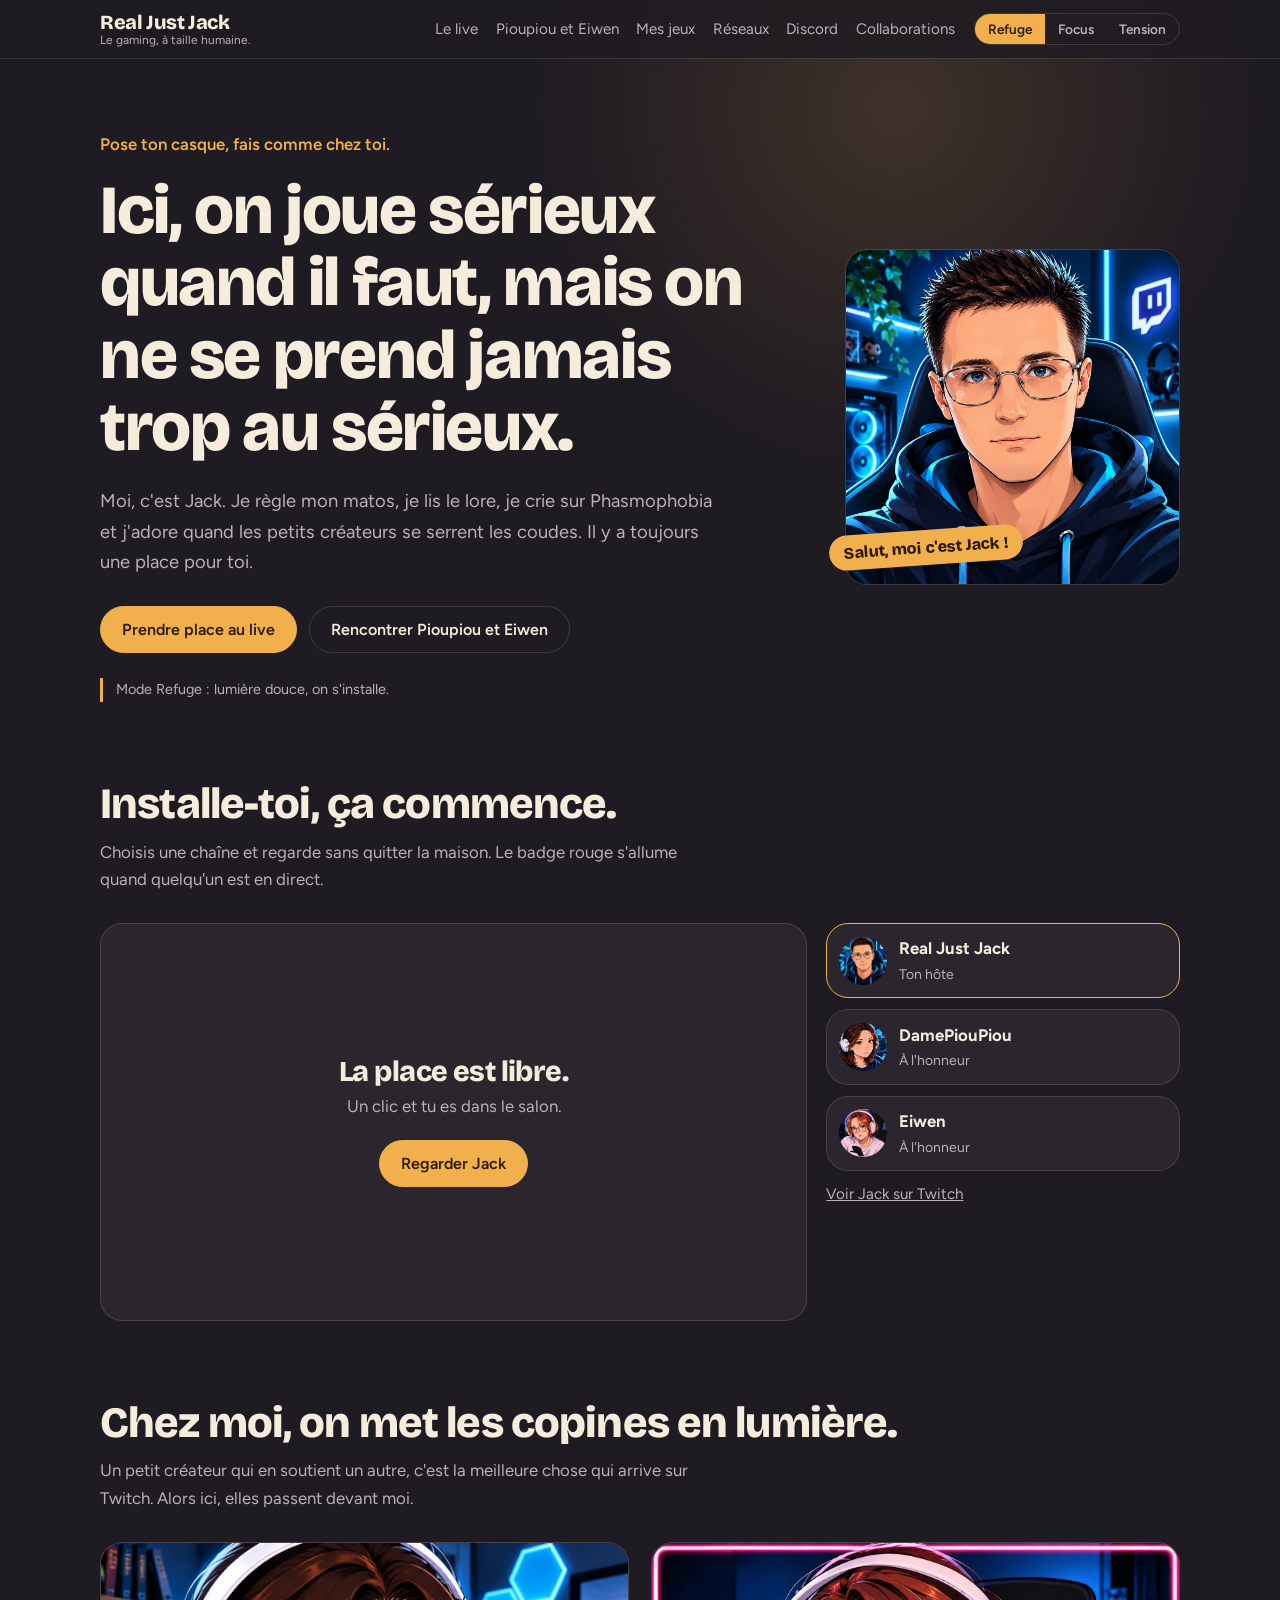
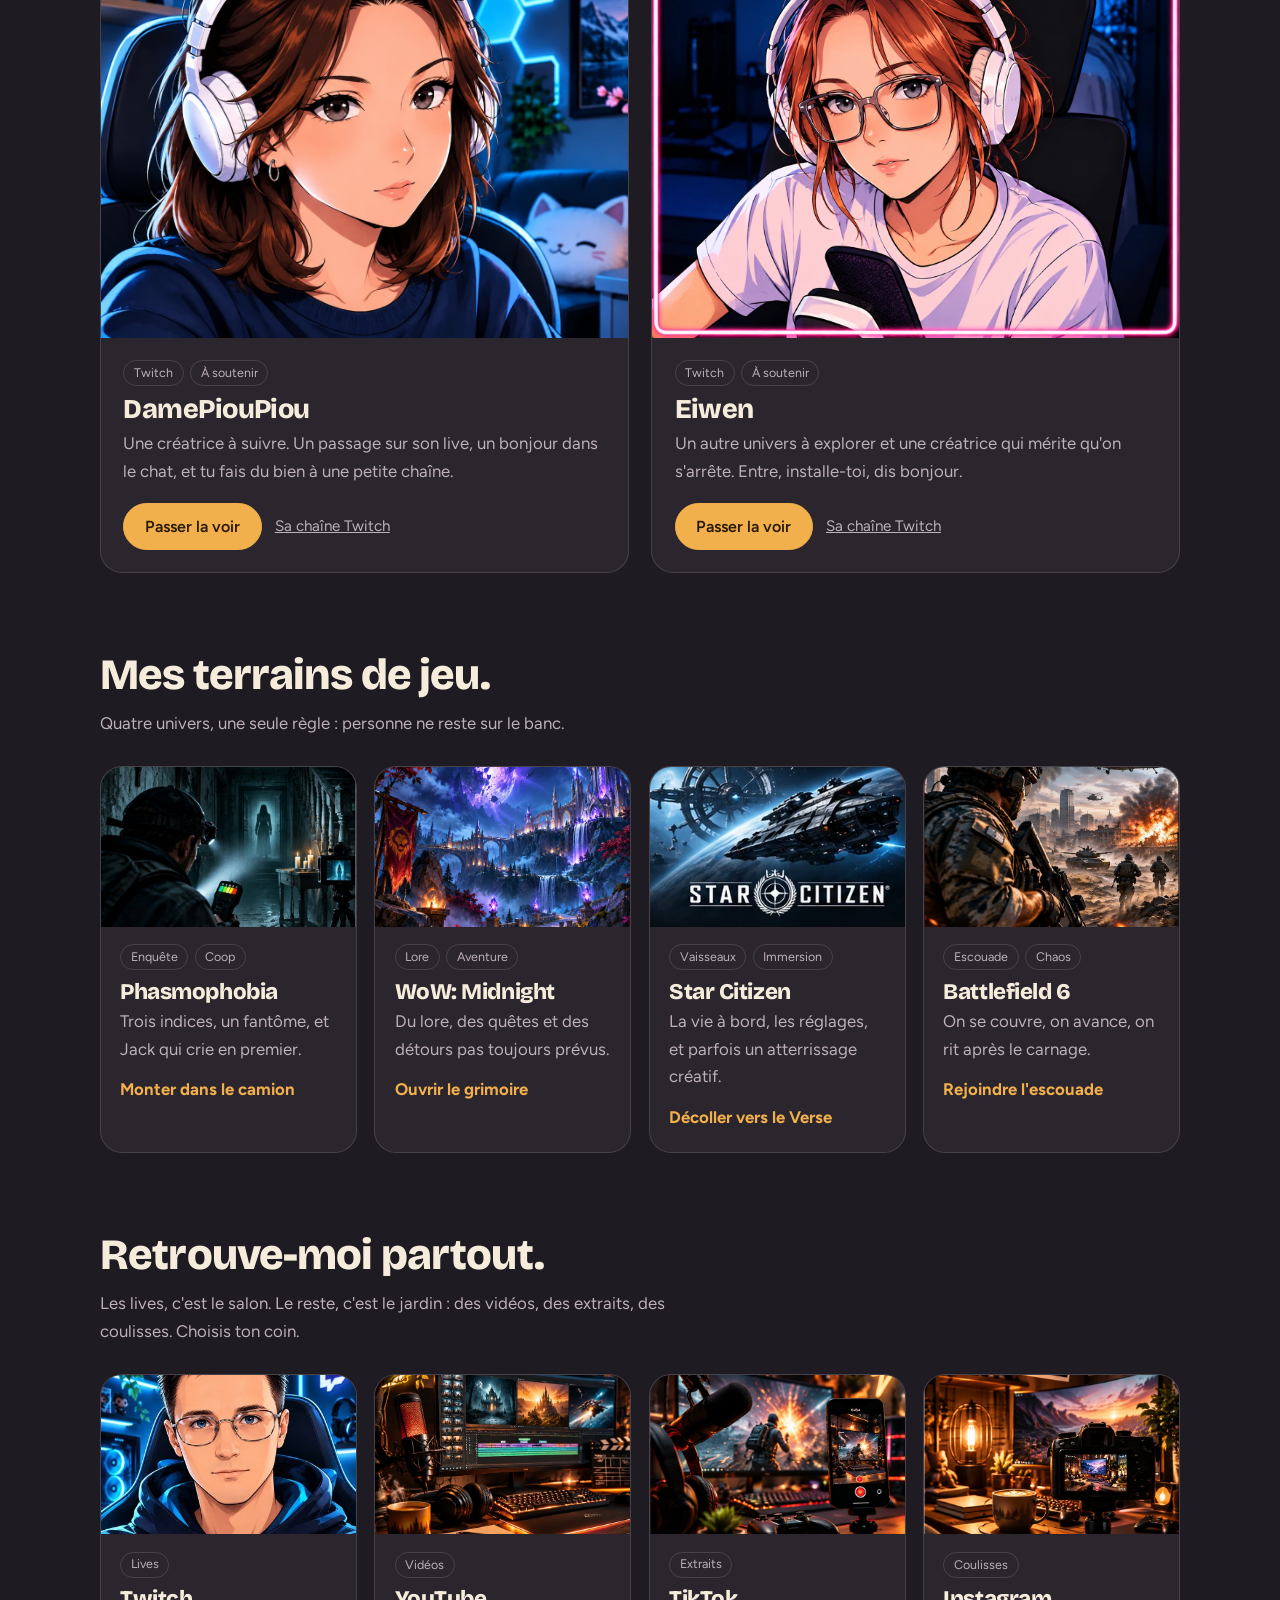
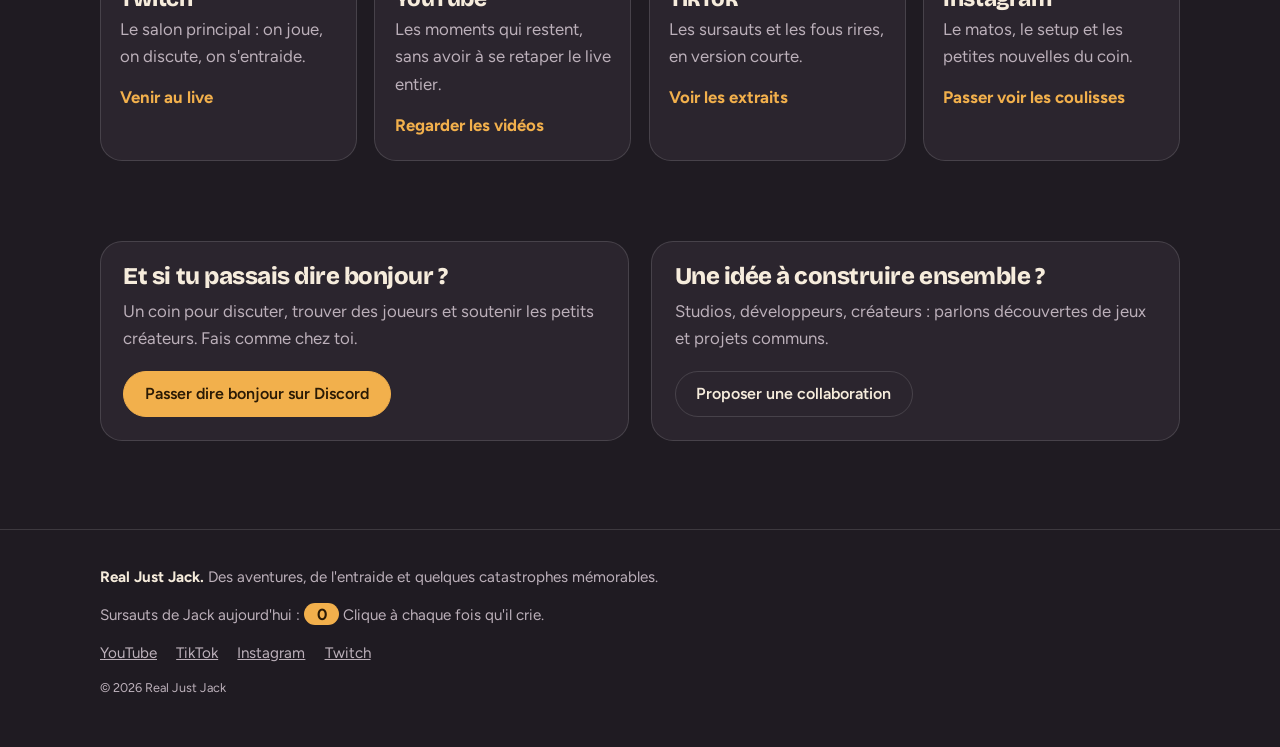
==== commit 1aeb1eb8: "Add files via upload" ====
--- a/index.html
+++ b/index.html
@@ -1,2 +1,80 @@
 <!DOCTYPE html>
-<html lang="fr"><head><meta charset="utf-8"/><meta content="width=device-width,initial-scale=1" name="viewport"/><meta content="#171b1c" name="theme-color"/><meta content="Le coin gaming de Jack : lives Twitch, communauté, Phasmophobia, World of Warcraft Midnight et Star Citizen." name="description"/><title>Bienvenue à la maison | Real Just Jack</title><link href="assets/favicon.svg" rel="icon"/><link href="style.css" rel="stylesheet"/><script defer="" src="app.js"></script></head><body><a class="skip" href="#main">Aller au contenu</a><header class="site-head"><div class="header-inner"><a class="logo" href="index.html"><span class="logo-mark">RJ<span>•</span></span><span>REAL JUST JACK<small>Le gaming, à taille humaine.</small></span></a><button aria-controls="nav" aria-expanded="false" class="menu-btn" id="menuBtn">☰ <span>Menu</span></button><nav aria-label="Navigation principale" id="nav"><a class="current" href="index.html">Accueil</a><a class="" href="index.html#direct">En direct</a><a class="" href="index.html#communaute">Les copains</a><a class="" href="index.html#aventures">Les aventures</a><a class="" href="youtube.html">YouTube</a><a class="" href="tiktok.html">TikTok</a><a class="" href="instagram.html">Instagram</a><a class="" href="partenariats.html">Partenariats</a></nav><a class="head-live" href="https://www.twitch.tv/realjustjack" rel="noopener" target="_blank">◉ Twitch ↗</a></div></header><main id="main"><section class="home-hero"><div class="wrap hero-grid"><div class="hero-copy"><span class="eyebrow">BIENVENUE, FAIS COMME CHEZ TOI</span><h1>Bienvenue chez Jack. <em>Pose ton casque, tu es à la maison.</em></h1><p>Moi, c’est Jack ! J’aime les univers qui ont une histoire, les réglages qu’on finit par comprendre et surtout les bons moments partagés. Ici, on explore, on s’entraide, on rigole… et parfois le fantôme gagne.</p><div class="actions"><a class="btn main-btn" href="#direct">Prendre place au live <span>↗</span></a><a class="btn line-btn" href="#aventures">Découvrir mes aventures</a></div><div class="hero-note"><span class="pulse"></span> Un coin pour les curieux, les joueurs et les gens sympas.</div></div><div class="portrait"><div class="portrait-back"></div><img alt="Avatar illustré de Jack" src="assets/jack-manga.jpg"/><div class="portrait-sticker">Salut, moi c'est Jack ! <span>☕</span></div></div></div></section><section class="wrap section" id="direct"><div class="section-top"><div><span class="eyebrow">LE COIN DES LIVES</span><h2>Installe-toi, ça commence.</h2><p>Jack ou les créatrices du coin : choisis une chaîne pour regarder.</p></div><a class="quiet-link" href="https://www.twitch.tv/realjustjack" rel="noopener" target="_blank">Ouvrir Twitch ↗</a></div><div class="live-layout"><div class="player" id="player"><div class="player-welcome"><span class="play-sign">▶</span><h3>La place est libre.</h3><p>Lance le live de ton choix, et bienvenue à bord.</p><button class="btn main-btn" data-channel="realjustjack">Regarder Jack ▶</button></div></div><div class="channel-panel"><h3>Qui regarde-t-on ?</h3><button class="channel active" data-channel="realjustjack"><img alt="" src="assets/jack.jpg"/><span><b>Real Just Jack</b><small>Ton hôte pour aujourd'hui</small></span><span>↗</span></button><button class="channel" data-channel="damepioupiou"><img alt="" src="assets/damepioupiou.jpg"/><span><b>DamePiouPiou</b><small>Créatrice à découvrir</small></span><span>↗</span></button><button class="channel" data-channel="eiwen_"><img alt="" src="assets/eiwen.jpg"/><span><b>Eiwen</b><small>Créatrice à découvrir</small></span><span>↗</span></button><a class="quiet-link" href="https://www.twitch.tv/realjustjack" id="twitchLink" rel="noopener" target="_blank">Voir cette chaîne sur Twitch ↗</a><p class="small-muted">Le lecteur Twitch nécessite un site publié sur un domaine HTTPS.</p></div></div></section><section class="soft-section" id="communaute"><div class="wrap section"><div class="section-top"><div><span class="eyebrow">LES GENS DU COIN</span><h2>Le coin des copains.</h2><p>Un bon live, c'est aussi découvrir d'autres personnes.</p></div></div><div class="people"><article class="person"><img alt="Illustration de DamePiouPiou" loading="lazy" src="assets/damepioupiou-manga.webp"/><div><span>CRÉATRICE À L'HONNEUR</span><h3>DamePiouPiou</h3><p>Une chaîne à découvrir, parce que l'entraide entre créateurs compte.</p><button data-channel="damepioupiou" data-jump="direct">Découvrir son live ↗</button></div></article><article class="person"><img alt="Illustration d'Eiwen" loading="lazy" src="assets/eiwen-manga.webp"/><div><span>CRÉATRICE À L'HONNEUR</span><h3>Eiwen</h3><p>Un autre univers gaming à explorer et une créatrice à soutenir.</p><button data-channel="eiwen_" data-jump="direct">Découvrir son live ↗</button></div></article></div><div class="discord-band"><div><h3>Et si tu passais dire bonjour ?</h3><p>La communauté, c'est ce qui rend les aventures meilleures.</p></div></div></div><div class="discord-duo"><div class="discord-choice"><span class="eyebrow">POUR JOUER &amp; DISCUTER</span><h3>La communauté</h3><p>Un endroit pour échanger, rencontrer des joueurs et soutenir les petits créateurs. Entre, fais comme chez toi.</p><a class="btn line-btn" href="https://discord.gg/JyPCrqqf5z" rel="noopener noreferrer" target="_blank">Passer dire bonjour sur Discord ↗</a></div><div class="discord-choice"><span class="eyebrow">POUR CRÉER ENSEMBLE</span><h3>Collaborations &amp; partenariats</h3><p>Studios, développeurs et créateurs : parlons découvertes de jeux, projets communs et collaborations.</p><a class="btn main-btn" href="partenariats.html">Proposer une collaboration ↗</a></div></div></section><section class="wrap section" id="aventures"><div class="section-top"><div><span class="eyebrow">TROIS FAÇONS DE PARTIR À L’AVENTURE</span><h2>Mes terrains de jeu.</h2><p>Une enquête paranormale, une grande histoire ou un voyage spatial ?</p></div></div><div class="world-grid"><a class="world phas" href="phasmophobia.html"><img alt="Phasmophobia" loading="lazy" src="assets/phasmophobia.jpg"/><div><span>01 / ENQUÊTE</span><h3>Phasmophobia</h3><p>Une enquête, trois indices… et Jack qui crie en premier.</p><b>Monter dans le camion ↗</b></div></a><a class="world wow" href="world-of-warcraft.html"><img alt="World of Warcraft Midnight" loading="lazy" src="assets/wow-midnight-2027.webp"/><div><span>02 / AVENTURE</span><h3>WoW: Midnight</h3><p>Du lore, des quêtes et des détours pas toujours prévus.</p><b>Ouvrir le grimoire ↗</b></div></a><a class="world star" href="star-citizen.html"><img alt="Star Citizen" loading="lazy" src="assets/star-citizen-2027.webp"/><div><span>03 / EXPLORATION</span><h3>Star Citizen</h3><p>Des étoiles, des réglages et parfois un atterrissage créatif.</p><b>Décoller vers le Verse ↗</b></div></a></div></section><section class="wrap section short-section"><div class="section-top"><div><span class="eyebrow">À VOIR AUSSI</span><h2>Les moments qui restent.</h2><p>Une sélection de vidéos, sans défilement interminable.</p></div><a class="quiet-link" href="youtube.html">Toutes les vidéos ↗</a></div><div class="video-grid" data-limit="3" id="video-grid"></div><p class="feed-note" id="feed-note">Les dernières vidéos apparaîtront ici lorsque la synchronisation YouTube sera configurée. <a href="https://www.youtube.com/@MisterJackBond" rel="noopener" target="_blank">Voir la chaîne ↗</a></p></section></main><footer class="site-foot"><div class="wrap foot-inner"><div><b>REAL JUST JACK<span class="dot">.</span></b><p>Des aventures, de l'entraide et quelques catastrophes mémorables.</p></div><div class="foot-links"><a href="youtube.html">YouTube</a><a href="tiktok.html">TikTok</a><a href="instagram.html">Instagram</a><a href="https://discord.gg/JyPCrqqf5z" rel="noopener" target="_blank">Discord ↗</a></div><small>© 2026 Real Just Jack</small></div></footer></body></html>+<html lang="fr" data-mood="refuge"><head><meta charset="utf-8"><meta name="viewport" content="width=device-width,initial-scale=1,viewport-fit=cover"><meta name="theme-color" content="#1f1b22">
+<title>Real Just Jack | Streamer français sur Twitch, entraide et bonne humeur</title>
+<meta name="description" content="Real Just Jack : lives Twitch chaleureux autour de Phasmophobia, WoW Midnight, Star Citizen et Battlefield 6. Avec les lives de DamePiouPiou et Eiwen à découvrir.">
+<link rel="canonical" href="https://dctraplan.github.io/"><meta name="robots" content="index, follow, max-image-preview:large">
+<meta property="og:type" content="website"><meta property="og:locale" content="fr_FR"><meta property="og:site_name" content="Real Just Jack"><meta property="og:title" content="Real Just Jack | Streamer français sur Twitch"><meta property="og:description" content="Ici, on joue sérieux quand il faut, mais on ne se prend jamais trop au sérieux."><meta property="og:url" content="https://dctraplan.github.io/"><meta property="og:image" content="https://dctraplan.github.io/assets/jack-manga.jpg"><meta name="twitter:card" content="summary_large_image">
+<script type="application/ld+json">{"@context":"https://schema.org","@type":"Person","name":"Real Just Jack","alternateName":"Jack","url":"https://dctraplan.github.io/","image":"https://dctraplan.github.io/assets/jack.jpg","sameAs":["https://www.twitch.tv/realjustjack","https://www.youtube.com/@MisterJackBond","https://www.tiktok.com/@dcjackbond","https://www.instagram.com/jackreelly/"]}</script>
+<link rel="icon" href="assets/favicon.svg"><link rel="preconnect" href="https://fonts.googleapis.com"><link rel="preconnect" href="https://fonts.gstatic.com" crossorigin>
+<link rel="stylesheet" href="https://fonts.googleapis.com/css2?family=Bricolage+Grotesque:opsz,wght@12..96,500;12..96,800&family=Figtree:wght@400;600&display=swap">
+<link rel="stylesheet" href="jack.css"><script defer src="jack.js"></script></head>
+<body>
+<a class="skip" href="#main">Aller au contenu</a>
+<header class="top"><div class="wrap bar">
+<a class="logo" href="index.html">Real Just Jack<small>Le gaming, à taille humaine.</small></a>
+<nav aria-label="Navigation principale"><a href="#live">Le live</a><a href="#copines">Pioupiou et Eiwen</a><a href="#jeux">Mes jeux</a><a href="#reseaux">Réseaux</a><a href="#discord">Discord</a><a href="partenariats.html">Collaborations</a></nav>
+<div class="moods" role="group" aria-label="Humeur du site"><button data-m="refuge" title="Lumière douce">Refuge</button><button data-m="focus" title="Tout est aligné">Focus</button><button data-m="tension" title="Lampe torche">Tension</button></div>
+</div></header>
+<main id="main">
+<section class="wrap hero">
+<div><p class="kick" data-t="Chut. Tu entends ça ?">Pose ton casque, fais comme chez toi.</p>
+<h1>Ici, on joue sérieux quand il faut, mais on ne se prend jamais trop au sérieux.</h1>
+<p class="lead">Moi, c'est Jack. Je règle mon matos, je lis le lore, je crie sur Phasmophobia et j'adore quand les petits créateurs se serrent les coudes. Il y a toujours une place pour toi.</p>
+<div class="cta"><a class="btn" href="#live" data-ch="realjustjack"><span data-t="Allumer le live, courage">Prendre place au live</span> <span class="on">EN LIVE</span></a><a class="btn ghost" href="#copines">Rencontrer Pioupiou et Eiwen</a></div>
+<p class="mood-note" id="moodNote" aria-live="polite"></p></div>
+<figure class="portrait tilt"><img src="assets/jack-manga.jpg" alt="Illustration de Jack, assis face à son écran"><figcaption>Salut, moi c'est Jack !</figcaption></figure>
+</section>
+
+<i id="direct"></i>
+<section class="wrap" id="live">
+<h2>Installe-toi, ça commence.</h2>
+<p class="intro">Choisis une chaîne et regarde sans quitter la maison. Le badge rouge s'allume quand quelqu'un est en direct.</p>
+<div class="live">
+<div class="player" id="player"><div class="welcome"><h3>La place est libre.</h3><p>Un clic et tu es dans le salon.</p><button class="btn" data-ch="realjustjack">Regarder Jack <span class="on">EN LIVE</span></button></div></div>
+<div class="tabs">
+<button class="tab on-air" data-ch="realjustjack"><img src="assets/jack.jpg" alt=""><span><b>Real Just Jack</b><small>Ton hôte</small></span><span class="on">EN LIVE</span></button>
+<button class="tab" data-ch="damepioupiou"><img src="assets/damepioupiou.jpg" alt=""><span><b>DamePiouPiou</b><small>À l'honneur</small></span><span class="on">EN LIVE</span></button>
+<button class="tab" data-ch="eiwen_"><img src="assets/eiwen.jpg" alt=""><span><b>Eiwen</b><small>À l'honneur</small></span><span class="on">EN LIVE</span></button>
+<a class="quiet" id="tw" href="https://www.twitch.tv/realjustjack" target="_blank" rel="noopener">Voir Jack sur Twitch</a>
+</div></div>
+</section>
+
+<i id="communaute"></i>
+<section class="wrap" id="copines">
+<h2>Chez moi, on met les copines en lumière.</h2>
+<p class="intro">Un petit créateur qui en soutient un autre, c'est la meilleure chose qui arrive sur Twitch. Alors ici, elles passent devant moi.</p>
+<div class="duo">
+<article class="star tilt"><img src="assets/damepioupiou-manga.webp" alt="Illustration de DamePiouPiou" loading="lazy"><div><div class="chips"><span class="chip">Twitch</span><span class="chip">À soutenir</span></div><h3>DamePiouPiou</h3><p>Une créatrice à suivre. Un passage sur son live, un bonjour dans le chat, et tu fais du bien à une petite chaîne.</p><div class="cta"><button class="btn" data-ch="damepioupiou">Passer la voir <span class="on">EN LIVE</span></button><a class="quiet" href="https://www.twitch.tv/damepioupiou" target="_blank" rel="noopener">Sa chaîne Twitch</a></div></div></article>
+<article class="star tilt"><img src="assets/eiwen-manga.webp" alt="Illustration d'Eiwen" loading="lazy"><div><div class="chips"><span class="chip">Twitch</span><span class="chip">À soutenir</span></div><h3>Eiwen</h3><p>Un autre univers à explorer et une créatrice qui mérite qu'on s'arrête. Entre, installe-toi, dis bonjour.</p><div class="cta"><button class="btn" data-ch="eiwen_">Passer la voir <span class="on">EN LIVE</span></button><a class="quiet" href="https://www.twitch.tv/eiwen_" target="_blank" rel="noopener">Sa chaîne Twitch</a></div></div></article>
+</div></section>
+
+<i id="aventures"></i>
+<section class="wrap" id="jeux">
+<h2>Mes terrains de jeu.</h2>
+<p class="intro">Quatre univers, une seule règle : personne ne reste sur le banc.</p>
+<div class="games">
+<a class="game tilt" href="phasmophobia.html"><img src="assets/phasmophobia.jpg" alt="" loading="lazy"><div><div class="chips"><span class="chip">Enquête</span><span class="chip">Coop</span></div><h3>Phasmophobia</h3><p>Trois indices, un fantôme, et Jack qui crie en premier.</p><b data-t="Monter dans le camion (tout seul)">Monter dans le camion</b></div></a>
+<a class="game tilt" href="world-of-warcraft.html"><img src="assets/wow-midnight-2027.webp" alt="" loading="lazy"><div><div class="chips"><span class="chip">Lore</span><span class="chip">Aventure</span></div><h3>WoW: Midnight</h3><p>Du lore, des quêtes et des détours pas toujours prévus.</p><b>Ouvrir le grimoire</b></div></a>
+<a class="game tilt" href="star-citizen.html"><img src="assets/star-citizen-2027.webp" alt="" loading="lazy"><div><div class="chips"><span class="chip">Vaisseaux</span><span class="chip">Immersion</span></div><h3>Star Citizen</h3><p>La vie à bord, les réglages, et parfois un atterrissage créatif.</p><b>Décoller vers le Verse</b></div></a>
+<a class="game tilt" href="https://www.twitch.tv/realjustjack" target="_blank" rel="noopener"><img src="assets/battlefield-6.jpg" alt="" loading="lazy"><div><div class="chips"><span class="chip">Escouade</span><span class="chip">Chaos</span></div><h3>Battlefield 6</h3><p>On se couvre, on avance, on rit après le carnage.</p><b>Rejoindre l'escouade</b></div></a>
+</div></section>
+
+<section class="wrap" id="reseaux">
+<h2>Retrouve-moi partout.</h2>
+<p class="intro">Les lives, c'est le salon. Le reste, c'est le jardin : des vidéos, des extraits, des coulisses. Choisis ton coin.</p>
+<div class="games">
+<a class="game tilt" href="https://www.twitch.tv/realjustjack" target="_blank" rel="noopener"><img src="assets/jack.jpg" alt="" loading="lazy"><div><div class="chips"><span class="chip">Lives</span></div><h3>Twitch</h3><p>Le salon principal : on joue, on discute, on s'entraide.</p><b>Venir au live</b></div></a>
+<a class="game tilt" href="https://www.youtube.com/@MisterJackBond" target="_blank" rel="noopener"><img src="assets/youtube-visuel.webp" alt="" loading="lazy"><div><div class="chips"><span class="chip">Vidéos</span></div><h3>YouTube</h3><p>Les moments qui restent, sans avoir à se retaper le live entier.</p><b>Regarder les vidéos</b></div></a>
+<a class="game tilt" href="https://www.tiktok.com/@dcjackbond" target="_blank" rel="noopener"><img src="assets/tiktok-visuel.webp" alt="" loading="lazy"><div><div class="chips"><span class="chip">Extraits</span></div><h3>TikTok</h3><p>Les sursauts et les fous rires, en version courte.</p><b>Voir les extraits</b></div></a>
+<a class="game tilt" href="https://www.instagram.com/jackreelly/" target="_blank" rel="noopener"><img src="assets/instagram-visuel.webp" alt="" loading="lazy"><div><div class="chips"><span class="chip">Coulisses</span></div><h3>Instagram</h3><p>Le matos, le setup et les petites nouvelles du coin.</p><b>Passer voir les coulisses</b></div></a>
+</div></section>
+
+<section class="wrap" id="discord"><div class="duo two">
+<div class="box"><h3>Et si tu passais dire bonjour ?</h3><p>Un coin pour discuter, trouver des joueurs et soutenir les petits créateurs. Fais comme chez toi.</p><a class="btn" href="https://discord.gg/JyPCrqqf5z" target="_blank" rel="noopener noreferrer">Passer dire bonjour sur Discord</a></div>
+<div class="box"><h3>Une idée à construire ensemble ?</h3><p>Studios, développeurs, créateurs : parlons découvertes de jeux et projets communs.</p><a class="btn ghost" href="partenariats.html">Proposer une collaboration</a></div>
+</div></section>
+</main>
+<footer class="foot"><div class="wrap"><p><b>Real Just Jack.</b> Des aventures, de l'entraide et quelques catastrophes mémorables.</p>
+<p class="boo">Sursauts de Jack aujourd'hui : <button id="boo" aria-label="Ajouter un sursaut">0</button> <span id="booq">Clique à chaque fois qu'il crie.</span></p>
+<p class="links"><a href="youtube.html">YouTube</a><a href="tiktok.html">TikTok</a><a href="instagram.html">Instagram</a><a href="https://www.twitch.tv/realjustjack" target="_blank" rel="noopener">Twitch</a></p><small>© 2026 Real Just Jack</small></div></footer>
+</body></html>
--- a/jack.css
+++ b/jack.css
@@ -0,0 +1,69 @@
+:root{--bg:#1f1b22;--bg2:#2b252e;--ink:#f6ecdc;--mute:#bcb0ba;--acc:#f2b04c;--on:#2a1a05;--line:#ffffff22;--glow:#f2b04c26;--grid:none;--r:22px;--br:999px}
+[data-mood=focus]{--bg:#141d26;--bg2:#1b2733;--ink:#e6f1f7;--mute:#8fa6b6;--acc:#6fd0e6;--on:#06222b;--line:#6fd0e638;--glow:#6fd0e61c;--r:6px;--br:4px;--grid:linear-gradient(var(--line) 1px,transparent 1px) 0 0/44px 44px,linear-gradient(90deg,var(--line) 1px,transparent 1px) 0 0/44px 44px}
+[data-mood=tension]{--bg:#0e0b11;--bg2:#1d1219;--ink:#fff;--mute:#d2bcc0;--acc:#ff4d3d;--on:#fff;--line:#ff4d3d55;--glow:#ff4d3d33;--r:12px;--br:10px}
+*{box-sizing:border-box;margin:0}
+html{scroll-behavior:smooth;scroll-padding-top:5.5rem}
+body{font:400 1.05rem/1.65 Figtree,system-ui,sans-serif;color:var(--ink);background:radial-gradient(520px circle at var(--mx,70%) var(--my,12%),var(--glow),transparent 70%) fixed,var(--grid),var(--bg);transition:color .4s}
+html[data-mood=tension] body::after{content:"";position:fixed;inset:0;pointer-events:none;z-index:40;background:radial-gradient(circle 210px at var(--mx,50%) var(--my,50%),transparent 0,#000b 100%)}
+@media(hover:none){html[data-mood=tension] body::after{display:none}}
+img{display:block;max-width:100%}
+h1,h2,h3,.logo{font-family:'Bricolage Grotesque',system-ui,sans-serif;font-weight:800;line-height:1.05;letter-spacing:-.02em;text-wrap:balance}
+a{color:inherit}
+:focus-visible{outline:3px solid var(--acc);outline-offset:3px}
+.wrap{max-width:1120px;margin:auto;padding:0 1.25rem}
+section.wrap{padding-top:4.5rem;padding-bottom:.5rem}
+h2{font-size:clamp(1.8rem,3.6vw,2.7rem)}
+.intro{color:var(--mute);max-width:56ch;margin:.7rem 0 1.8rem}
+.skip{position:absolute;left:-9999px}.skip:focus{left:1rem;top:1rem;background:var(--acc);color:var(--on);padding:.5rem 1rem;z-index:99}
+.top{position:sticky;top:0;z-index:30;background:color-mix(in srgb,var(--bg) 82%,transparent);backdrop-filter:blur(10px);border-bottom:1px solid var(--line);padding-top:env(safe-area-inset-top,0)}
+.bar{display:flex;align-items:center;gap:1.2rem;flex-wrap:wrap;padding-top:.7rem;padding-bottom:.7rem}
+.logo{text-decoration:none;font-size:1.25rem;display:grid;line-height:1.1}.logo small{font:400 .75rem Figtree,sans-serif;color:var(--mute);letter-spacing:0}
+nav{display:flex;gap:1.1rem;flex-wrap:wrap;margin-left:auto;font-size:.95rem}nav a{text-decoration:none;color:var(--mute)}nav a:hover{color:var(--ink)}
+.moods{display:flex;border:1px solid var(--line);border-radius:var(--br);overflow:hidden}
+.moods button{font:600 .85rem Figtree,sans-serif;background:none;color:var(--mute);border:0;padding:.45rem .8rem;cursor:pointer}
+.moods button[aria-pressed=true]{background:var(--acc);color:var(--on)}
+.hero{display:grid;grid-template-columns:1.35fr .65fr;gap:3rem;align-items:center;padding-top:4rem}
+.kick{color:var(--acc);font-weight:600;margin-bottom:1rem}
+h1{font-size:clamp(2.2rem,5.4vw,4.3rem)}
+.lead{font-size:1.15rem;max-width:52ch;margin:1.4rem 0 1.8rem;color:var(--mute)}
+.cta{display:flex;gap:.8rem;flex-wrap:wrap;align-items:center}
+.btn{font:600 1rem Figtree,sans-serif;display:inline-flex;gap:.6rem;align-items:center;background:var(--acc);color:var(--on);border:1px solid var(--acc);border-radius:var(--br);padding:.8rem 1.3rem;text-decoration:none;cursor:pointer;transition:transform .15s,filter .15s}
+.btn:hover{transform:translateY(-2px);filter:brightness(1.1)}
+.btn.ghost{background:none;color:var(--ink);border-color:var(--line)}
+.quiet{color:var(--mute);font-size:.95rem}
+.mood-note{margin-top:1.6rem;font-size:.9rem;color:var(--mute);border-left:3px solid var(--acc);padding-left:.8rem;max-width:46ch}
+.portrait{position:relative;transition:transform .15s}
+.portrait img{border-radius:var(--r);border:1px solid var(--line);aspect-ratio:1;object-fit:cover;width:100%}
+.portrait figcaption{position:absolute;left:-1rem;bottom:1.2rem;background:var(--acc);color:var(--on);font:800 1rem 'Bricolage Grotesque',sans-serif;padding:.5rem .9rem;border-radius:var(--br);transform:rotate(-4deg)}
+.on{display:none;background:#e5322d;color:#fff;font:700 .7rem Figtree,sans-serif;padding:.15rem .55rem;border-radius:99px;animation:p 1.6s infinite}
+.live-on>.on,.live-on .on{display:inline-block}
+@keyframes p{50%{opacity:.55}}
+.live{display:grid;grid-template-columns:2fr 1fr;gap:1.2rem}
+.player{aspect-ratio:16/9;background:var(--bg2);border:1px solid var(--line);border-radius:var(--r);overflow:hidden;display:grid;place-items:center;text-align:center}
+.player iframe{width:100%;height:100%;border:0}
+.welcome{padding:1.5rem}.welcome h3{font-size:1.8rem}.welcome p{color:var(--mute);margin:.4rem 0 1.2rem}
+.tabs{display:flex;flex-direction:column;gap:.7rem}
+.tab{display:grid;grid-template-columns:auto 1fr auto;gap:.8rem;align-items:center;text-align:left;font:inherit;color:inherit;background:var(--bg2);border:1px solid var(--line);border-radius:var(--r);padding:.7rem;cursor:pointer;transition:border-color .2s,transform .15s}
+.tab:hover{transform:translateX(4px)}.tab.on-air{border-color:var(--acc)}
+.tab img{width:48px;height:48px;border-radius:50%;object-fit:cover}.tab small{display:block;color:var(--mute)}
+.duo{display:grid;grid-template-columns:1fr 1fr;gap:1.4rem}
+.star,.game,.box{background:var(--bg2);border:1px solid var(--line);border-radius:var(--r);overflow:hidden;transition:transform .15s,border-color .2s}
+.star:hover,.game:hover{border-color:var(--acc)}
+.star img{width:100%;aspect-ratio:4/3;object-fit:cover;object-position:top}
+.star>div,.box{padding:1.4rem}.star h3{font-size:1.7rem;margin:.6rem 0 .4rem}.star p,.box p,.game p{color:var(--mute);margin-bottom:1.1rem}
+.chips{display:flex;gap:.4rem;flex-wrap:wrap}.chip{border:1px solid var(--line);border-radius:var(--br);font-size:.78rem;padding:.1rem .6rem;color:var(--mute)}
+.games{display:grid;grid-template-columns:repeat(auto-fit,minmax(240px,1fr));gap:1.1rem}
+.game{text-decoration:none;display:flex;flex-direction:column}
+.game img{aspect-ratio:16/10;object-fit:cover;transition:transform .4s}.game:hover img{transform:scale(1.05)}
+.game>div{padding:1.1rem 1.2rem 1.3rem}.game h3{font-size:1.4rem;margin:.6rem 0 .3rem}.game p{margin-bottom:.8rem}
+.game b{color:var(--acc)}
+.box h3{font-size:1.5rem;margin-bottom:.5rem}
+.foot{margin-top:5rem;border-top:1px solid var(--line);padding:2.2rem 0 3rem;color:var(--mute);font-size:.95rem}
+.foot .wrap{display:grid;gap:.8rem}.foot b{color:var(--ink)}
+.boo button{font:700 1rem Figtree,sans-serif;background:var(--acc);color:var(--on);border:0;border-radius:var(--br);min-width:2.2rem;padding:.1rem .6rem;cursor:pointer}
+.links{display:flex;gap:1.2rem}
+@keyframes j{25%{translate:-2px 1px}50%{translate:2px -1px}75%{translate:-1px -2px}}
+[data-mood=tension] .game:hover,[data-mood=tension] .star:hover{animation:j .25s 2}
+[data-mood=tension] .btn{box-shadow:0 0 0 3px #ff4d3d33}
+@media(max-width:820px){.hero,.live,.duo{grid-template-columns:1fr}.hero{padding-top:2.5rem}.portrait{max-width:320px}nav{margin-left:0}}
+@media(prefers-reduced-motion:reduce){*,*::before{animation:none!important;transition:none!important;scroll-behavior:auto!important}}
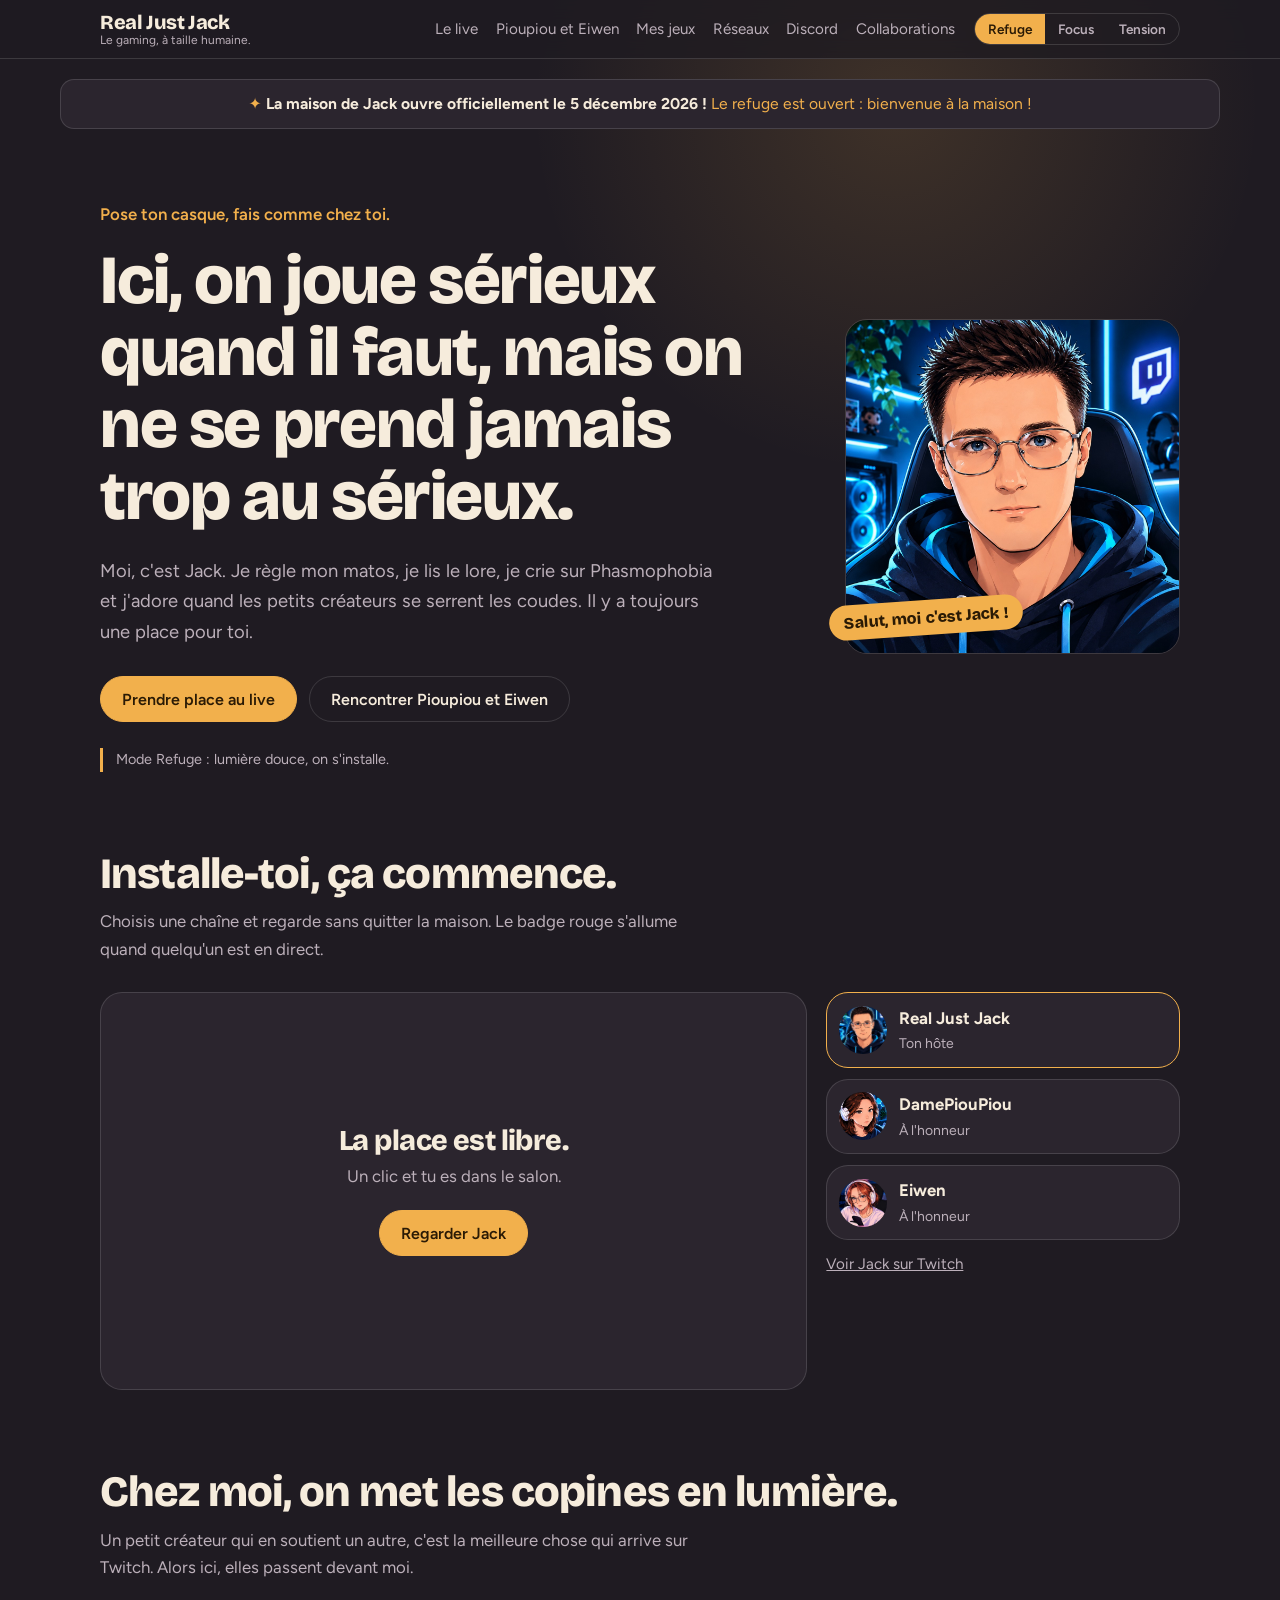
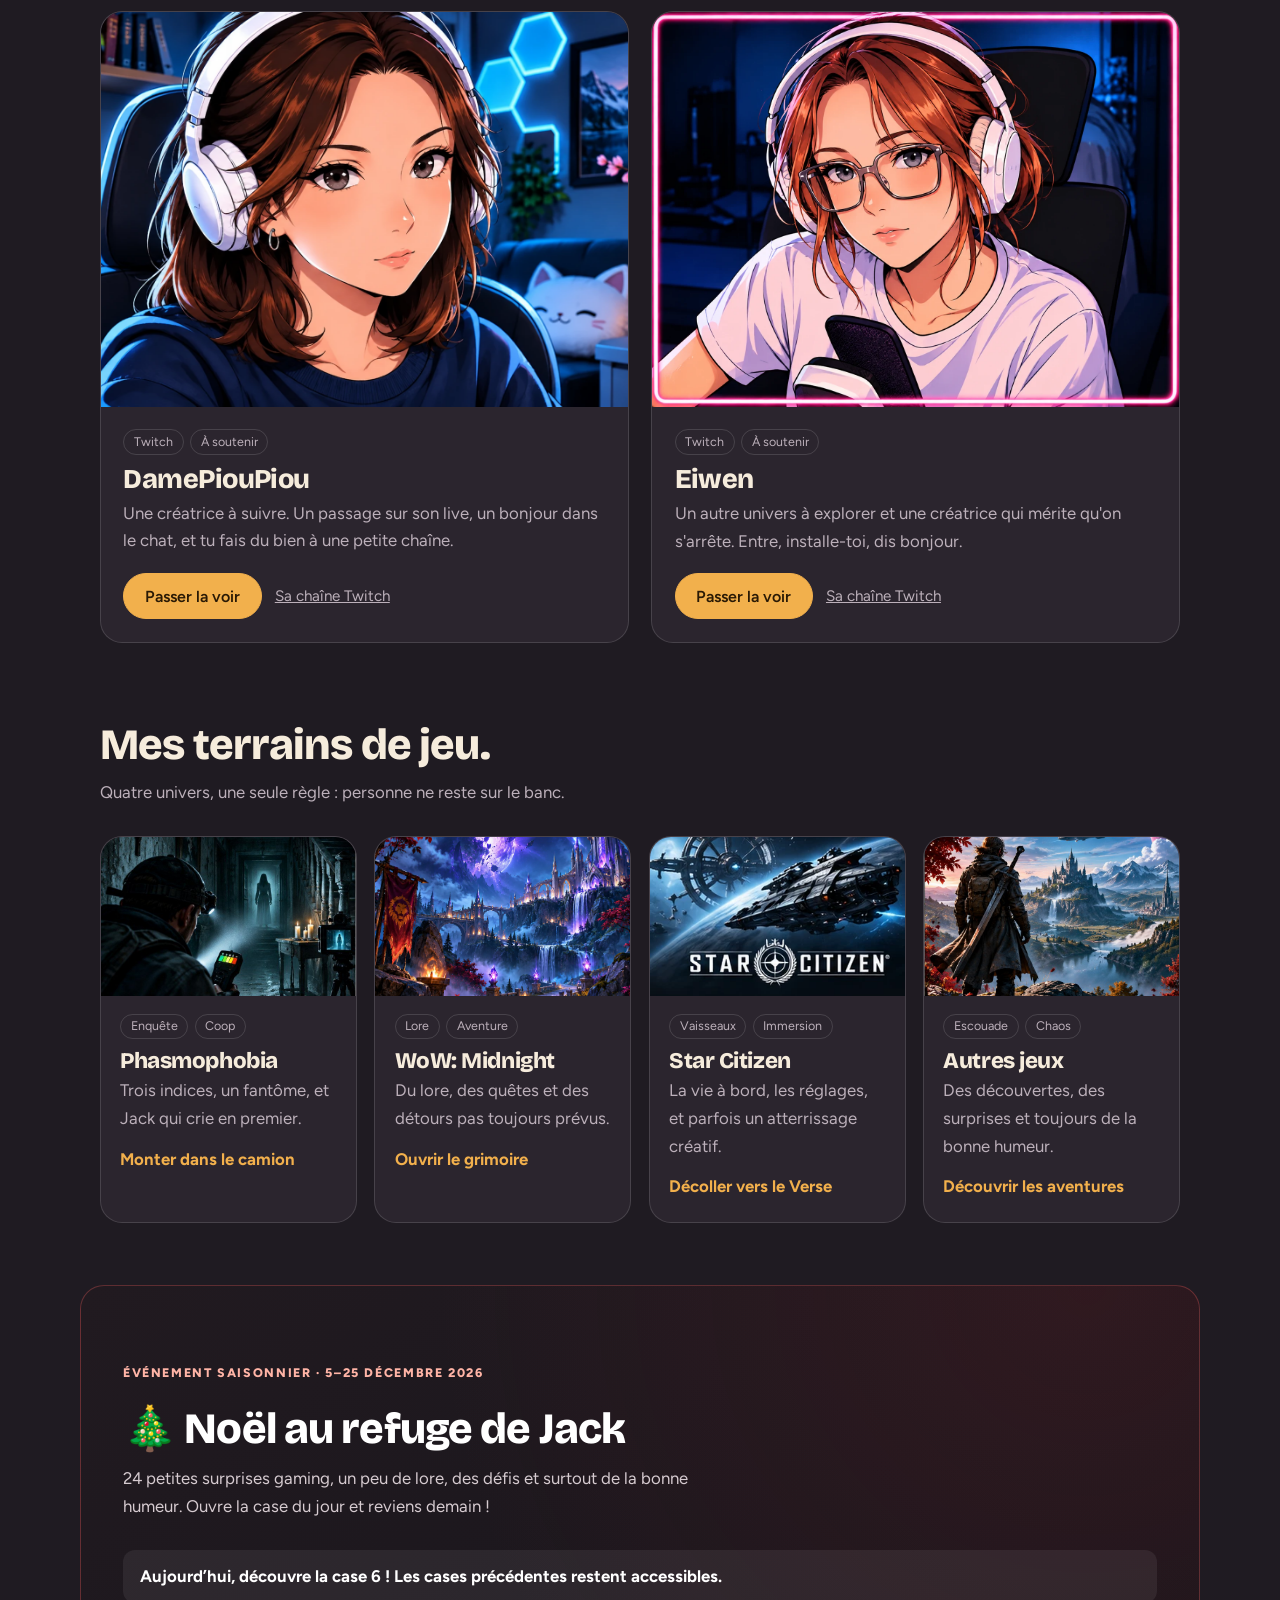
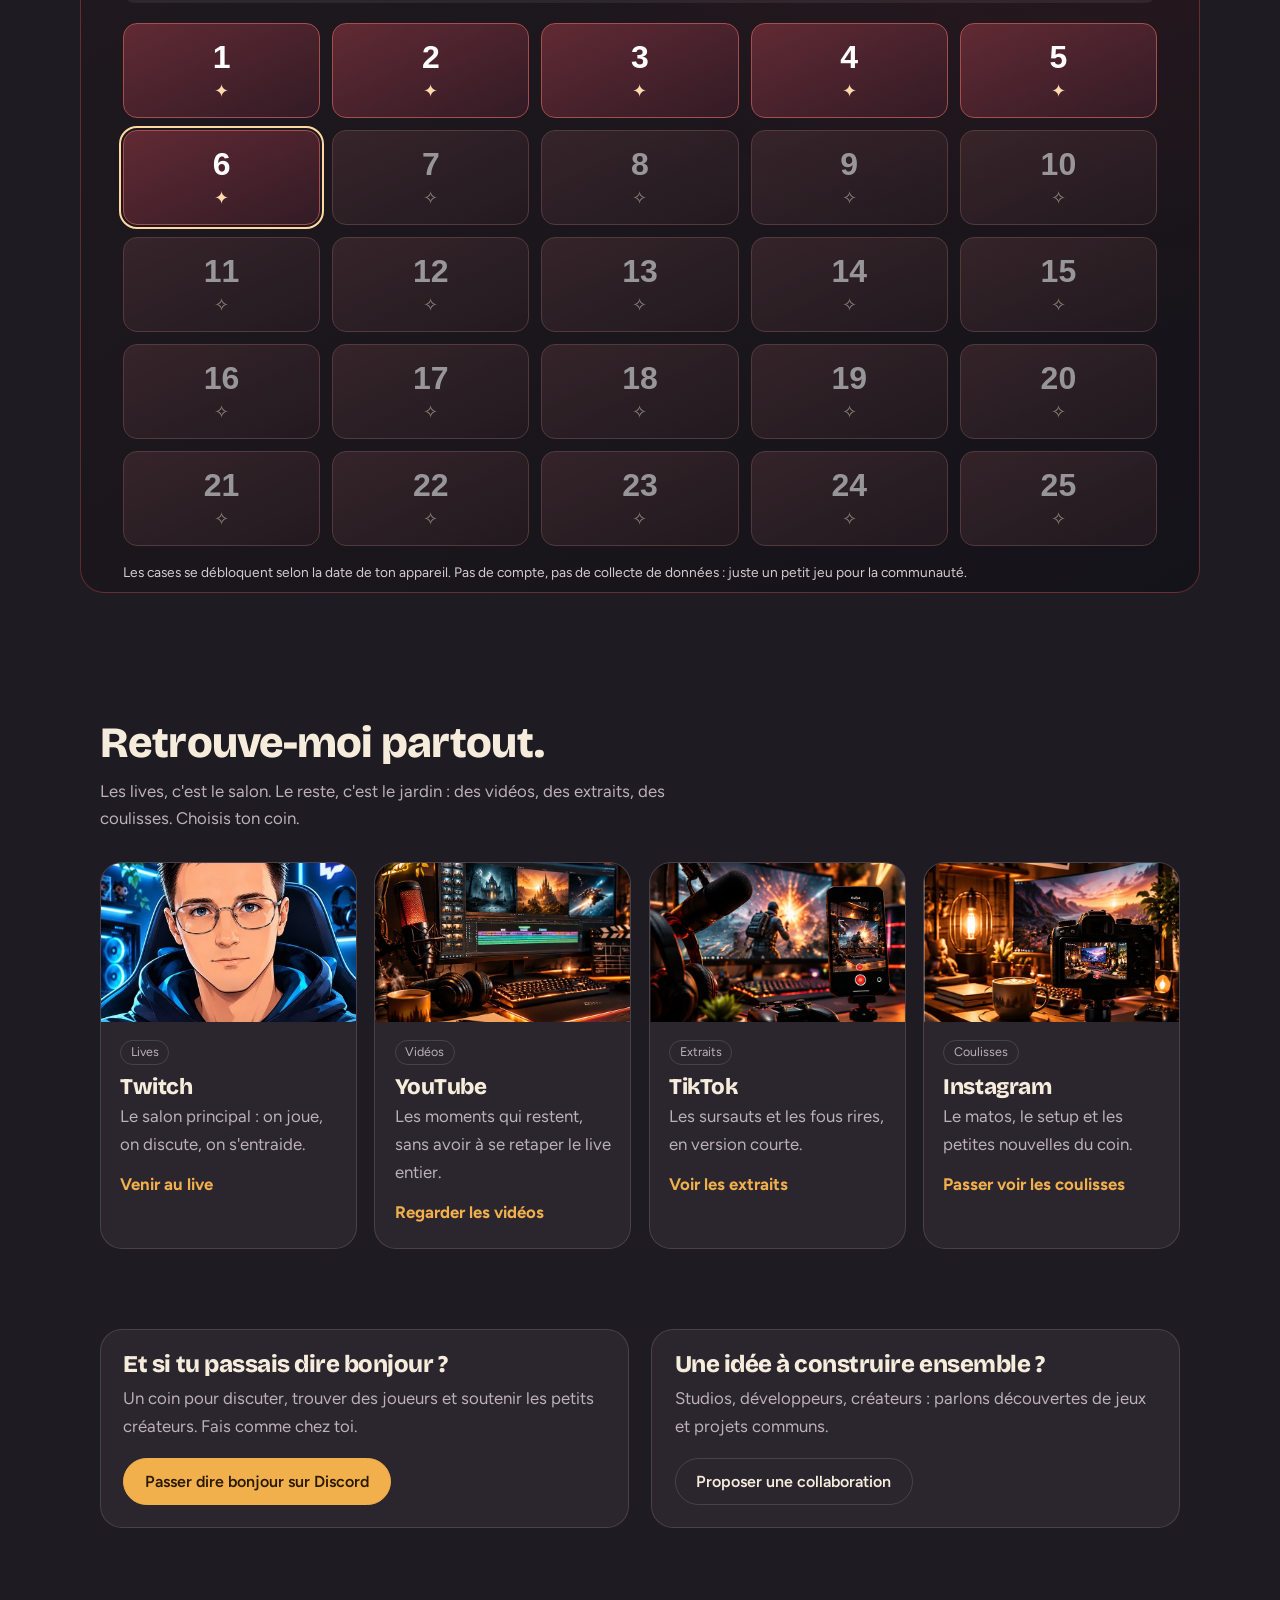
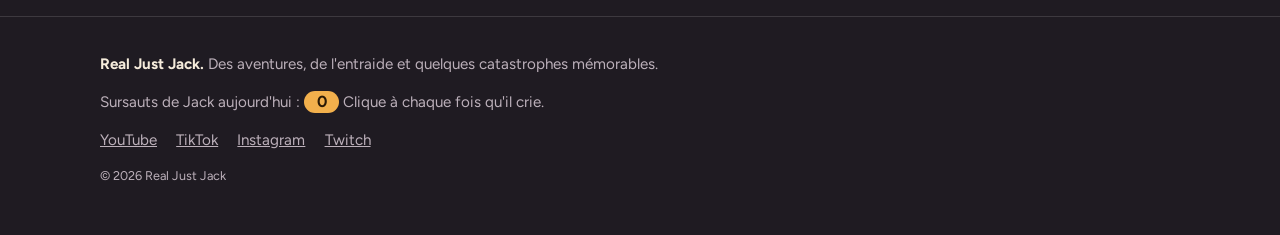
==== commit c09aa47a: "Add files via upload" ====
--- a/index.html
+++ b/index.html
@@ -1,10 +1,10 @@
 <!DOCTYPE html>
 <html lang="fr" data-mood="refuge"><head><meta charset="utf-8"><meta name="viewport" content="width=device-width,initial-scale=1,viewport-fit=cover"><meta name="theme-color" content="#1f1b22">
 <title>Real Just Jack | Streamer français sur Twitch, entraide et bonne humeur</title>
-<meta name="description" content="Real Just Jack : lives Twitch chaleureux autour de Phasmophobia, WoW Midnight, Star Citizen et Battlefield 6. Avec les lives de DamePiouPiou et Eiwen à découvrir.">
-<link rel="canonical" href="https://dctraplan.github.io/"><meta name="robots" content="index, follow, max-image-preview:large">
-<meta property="og:type" content="website"><meta property="og:locale" content="fr_FR"><meta property="og:site_name" content="Real Just Jack"><meta property="og:title" content="Real Just Jack | Streamer français sur Twitch"><meta property="og:description" content="Ici, on joue sérieux quand il faut, mais on ne se prend jamais trop au sérieux."><meta property="og:url" content="https://dctraplan.github.io/"><meta property="og:image" content="https://dctraplan.github.io/assets/jack-manga.jpg"><meta name="twitter:card" content="summary_large_image">
-<script type="application/ld+json">{"@context":"https://schema.org","@type":"Person","name":"Real Just Jack","alternateName":"Jack","url":"https://dctraplan.github.io/","image":"https://dctraplan.github.io/assets/jack.jpg","sameAs":["https://www.twitch.tv/realjustjack","https://www.youtube.com/@MisterJackBond","https://www.tiktok.com/@dcjackbond","https://www.instagram.com/jackreelly/"]}</script>
+<meta name="description" content="Real Just Jack : lives Twitch chaleureux autour de Phasmophobia, WoW Midnight, Star Citizen et autres jeux. Avec les lives de DamePiouPiou et Eiwen à découvrir.">
+<link rel="canonical" href="https://reeljustjack.fr/"><meta name="robots" content="index, follow, max-image-preview:large">
+<meta property="og:type" content="website"><meta property="og:locale" content="fr_FR"><meta property="og:site_name" content="Real Just Jack"><meta property="og:title" content="Real Just Jack | Streamer français sur Twitch"><meta property="og:description" content="Ici, on joue sérieux quand il faut, mais on ne se prend jamais trop au sérieux."><meta property="og:url" content="https://reeljustjack.fr/"><meta property="og:image" content="https://reeljustjack.fr/assets/jack-manga.jpg"><meta name="twitter:card" content="summary_large_image">
+<script type="application/ld+json">{"@context":"https://schema.org","@type":"Person","name":"Real Just Jack","alternateName":"Jack","url":"https://reeljustjack.fr/","image":"https://reeljustjack.fr/assets/jack.jpg","sameAs":["https://www.twitch.tv/realjustjack","https://www.youtube.com/@MisterJackBond","https://www.tiktok.com/@dcjackbond","https://www.instagram.com/jackreelly/"]}</script>
 <link rel="icon" href="assets/favicon.svg"><link rel="preconnect" href="https://fonts.googleapis.com"><link rel="preconnect" href="https://fonts.gstatic.com" crossorigin>
 <link rel="stylesheet" href="https://fonts.googleapis.com/css2?family=Bricolage+Grotesque:opsz,wght@12..96,500;12..96,800&family=Figtree:wght@400;600&display=swap">
 <link rel="stylesheet" href="jack.css"><script defer src="jack.js"></script></head>
@@ -16,6 +16,7 @@
 <div class="moods" role="group" aria-label="Humeur du site"><button data-m="refuge" title="Lumière douce">Refuge</button><button data-m="focus" title="Tout est aligné">Focus</button><button data-m="tension" title="Lampe torche">Tension</button></div>
 </div></header>
 <main id="main">
+<div class="launch-strip" role="status"><span aria-hidden="true">✦</span> <strong>La maison de Jack ouvre officiellement le 5 décembre 2026 !</strong> <span id="launchClock">Bienvenue dans le refuge gaming.</span></div>
 <section class="wrap hero">
 <div><p class="kick" data-t="Chut. Tu entends ça ?">Pose ton casque, fais comme chez toi.</p>
 <h1>Ici, on joue sérieux quand il faut, mais on ne se prend jamais trop au sérieux.</h1>
@@ -56,8 +57,17 @@
 <a class="game tilt" href="phasmophobia.html"><img src="assets/phasmophobia.jpg" alt="" loading="lazy"><div><div class="chips"><span class="chip">Enquête</span><span class="chip">Coop</span></div><h3>Phasmophobia</h3><p>Trois indices, un fantôme, et Jack qui crie en premier.</p><b data-t="Monter dans le camion (tout seul)">Monter dans le camion</b></div></a>
 <a class="game tilt" href="world-of-warcraft.html"><img src="assets/wow-midnight-2027.webp" alt="" loading="lazy"><div><div class="chips"><span class="chip">Lore</span><span class="chip">Aventure</span></div><h3>WoW: Midnight</h3><p>Du lore, des quêtes et des détours pas toujours prévus.</p><b>Ouvrir le grimoire</b></div></a>
 <a class="game tilt" href="star-citizen.html"><img src="assets/star-citizen-2027.webp" alt="" loading="lazy"><div><div class="chips"><span class="chip">Vaisseaux</span><span class="chip">Immersion</span></div><h3>Star Citizen</h3><p>La vie à bord, les réglages, et parfois un atterrissage créatif.</p><b>Décoller vers le Verse</b></div></a>
-<a class="game tilt" href="https://www.twitch.tv/realjustjack" target="_blank" rel="noopener"><img src="assets/battlefield-6.jpg" alt="" loading="lazy"><div><div class="chips"><span class="chip">Escouade</span><span class="chip">Chaos</span></div><h3>Battlefield 6</h3><p>On se couvre, on avance, on rit après le carnage.</p><b>Rejoindre l'escouade</b></div></a>
+<a class="game tilt" href="https://www.twitch.tv/realjustjack" target="_blank" rel="noopener"><img src="assets/autres-jeux.jpg" alt="" loading="lazy"><div><div class="chips"><span class="chip">Escouade</span><span class="chip">Chaos</span></div><h3>Autres jeux</h3><p>Des découvertes, des surprises et toujours de la bonne humeur.</p><b>Découvrir les aventures</b></div></a>
 </div></section>
+
+
+<section class="wrap christmas" id="noel" aria-labelledby="noel-title">
+ <div class="xmas-heading"><span class="xmas-kicker">ÉVÉNEMENT SAISONNIER · 5–25 DÉCEMBRE 2026</span><h2 id="noel-title">🎄 Noël au refuge de Jack</h2><p class="intro">24 petites surprises gaming, un peu de lore, des défis et surtout de la bonne humeur. Ouvre la case du jour et reviens demain !</p></div>
+ <div class="xmas-status" id="xmasStatus" role="status" aria-live="polite">Le refuge prépare ses décorations…</div>
+ <div class="xmas-grid" id="xmasGrid" aria-label="Calendrier de l'Avent gaming"></div>
+ <div class="xmas-reveal" id="xmasReveal" aria-live="polite" hidden><strong id="xmasRevealTitle"></strong><p id="xmasRevealText"></p><button type="button" class="btn ghost" id="xmasClose">Fermer la surprise</button></div>
+ <p class="xmas-note">Les cases se débloquent selon la date de ton appareil. Pas de compte, pas de collecte de données : juste un petit jeu pour la communauté.</p>
+</section>
 
 <section class="wrap" id="reseaux">
 <h2>Retrouve-moi partout.</h2>
@@ -77,4 +87,4 @@
 <footer class="foot"><div class="wrap"><p><b>Real Just Jack.</b> Des aventures, de l'entraide et quelques catastrophes mémorables.</p>
 <p class="boo">Sursauts de Jack aujourd'hui : <button id="boo" aria-label="Ajouter un sursaut">0</button> <span id="booq">Clique à chaque fois qu'il crie.</span></p>
 <p class="links"><a href="youtube.html">YouTube</a><a href="tiktok.html">TikTok</a><a href="instagram.html">Instagram</a><a href="https://www.twitch.tv/realjustjack" target="_blank" rel="noopener">Twitch</a></p><small>© 2026 Real Just Jack</small></div></footer>
-</body></html>
+<script defer src="launch.js"></script><script defer src="noel.js"></script></body></html>
--- a/jack.css
+++ b/jack.css
@@ -67,3 +67,21 @@
 [data-mood=tension] .btn{box-shadow:0 0 0 3px #ff4d3d33}
 @media(max-width:820px){.hero,.live,.duo{grid-template-columns:1fr}.hero{padding-top:2.5rem}.portrait{max-width:320px}nav{margin-left:0}}
 @media(prefers-reduced-motion:reduce){*,*::before{animation:none!important;transition:none!important;scroll-behavior:auto!important}}
+
+/* Bandeau discret du lancement officiel */
+.launch-strip{max-width:1160px;margin:1.2rem auto 0;padding:.7rem 1rem;border:1px solid var(--line);border-radius:14px;background:var(--bg2);text-align:center;font-size:.98rem}.launch-strip strong{color:var(--ink)}.launch-strip span{color:var(--acc)}@media(max-width:650px){.launch-strip{margin:1rem .8rem 0;font-size:.92rem}}
+
+/* Événement Noël 2026 : ambiance sobre et lisible */
+.christmas{margin-top:54px;margin-bottom:56px;padding:clamp(20px,4vw,42px);border:1px solid rgba(220,90,90,.35);border-radius:24px;background:radial-gradient(circle at 90% 0%,rgba(130,34,42,.2),transparent 48%),linear-gradient(145deg,#211a20,#141319);box-sizing:border-box}
+.xmas-kicker{font-size:.78rem;letter-spacing:.13em;color:#ffb4a6;font-weight:800}
+.christmas h2{margin:.5em 0 .3em;color:#fff}.christmas .intro,.xmas-note{color:#d6cbd0}
+.xmas-status{padding:13px 17px;margin:20px 0;border-radius:12px;background:rgba(255,255,255,.065);color:#fff;font-weight:700}
+.xmas-grid{display:grid;grid-template-columns:repeat(5,minmax(0,1fr));gap:12px}
+.xmas-door{min-width:0;min-height:95px;display:flex;flex-direction:column;align-items:center;justify-content:center;gap:5px;border:1px solid #a64d4e;border-radius:14px;background:linear-gradient(155deg,#612a34,#321b25);color:#fff;cursor:pointer;transition:transform .2s,border-color .2s,background .2s}
+.xmas-door-num{font-size:clamp(1.3rem,3vw,2rem);font-weight:800}.xmas-door-icon{font-size:1.1rem;color:#ffd8ae}
+.xmas-door.unlocked:hover,.xmas-door.unlocked:focus-visible{transform:translateY(-3px);border-color:#ffdbb5;background:#813541;outline-offset:3px}
+.xmas-door.locked{opacity:.55;cursor:not-allowed;filter:saturate(.5)}.xmas-door.today{outline:2px solid #ffd7a0;outline-offset:2px}
+.xmas-reveal{margin-top:20px;padding:22px;border:1px solid #b75e65;border-radius:15px;background:#34232b;color:#fff}
+.xmas-reveal[hidden]{display:none}.xmas-reveal strong{font-size:1.25rem}.xmas-reveal p{line-height:1.6}.xmas-note{font-size:.86rem;margin-top:15px}
+@media(max-width:650px){.xmas-grid{grid-template-columns:repeat(4,minmax(0,1fr));gap:8px}.xmas-door{min-height:76px}.christmas{padding:18px}}
+@media(prefers-reduced-motion:reduce){.xmas-door{transition:none}.xmas-door.unlocked:hover{transform:none}}
